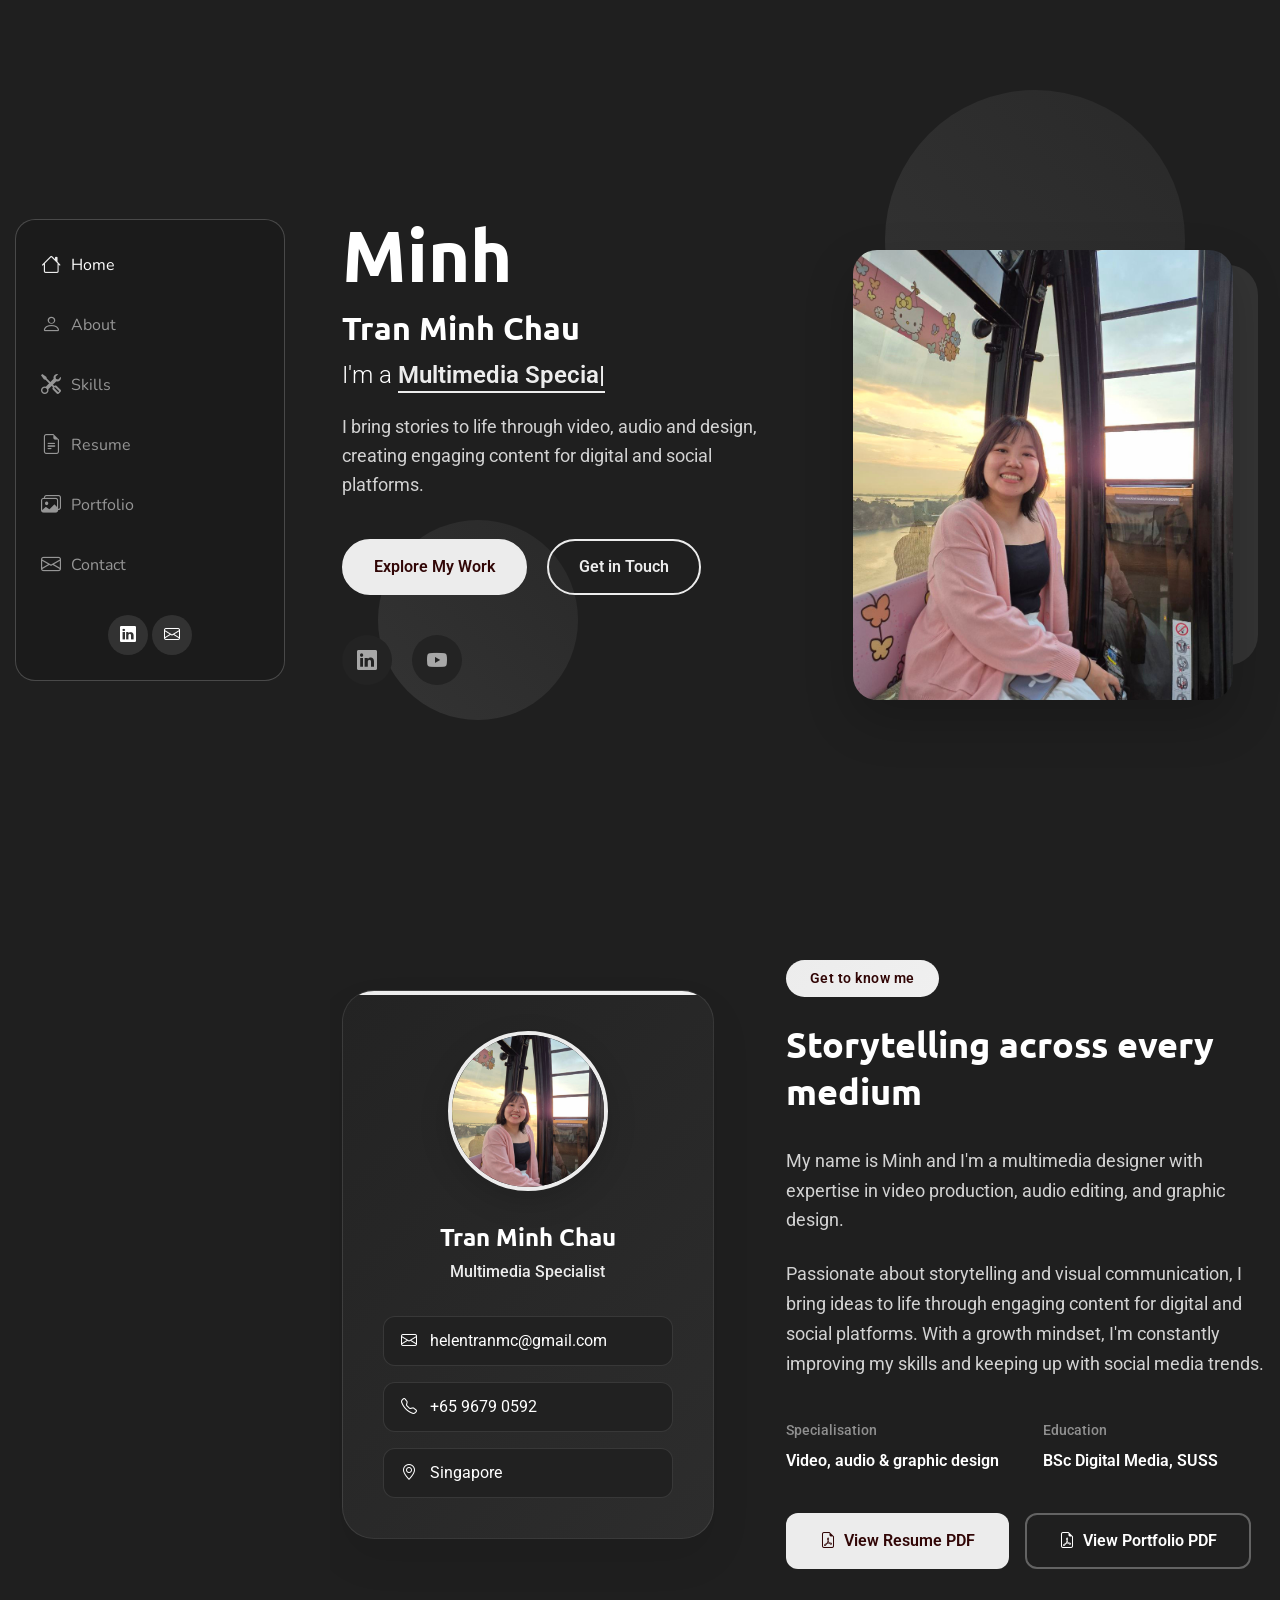
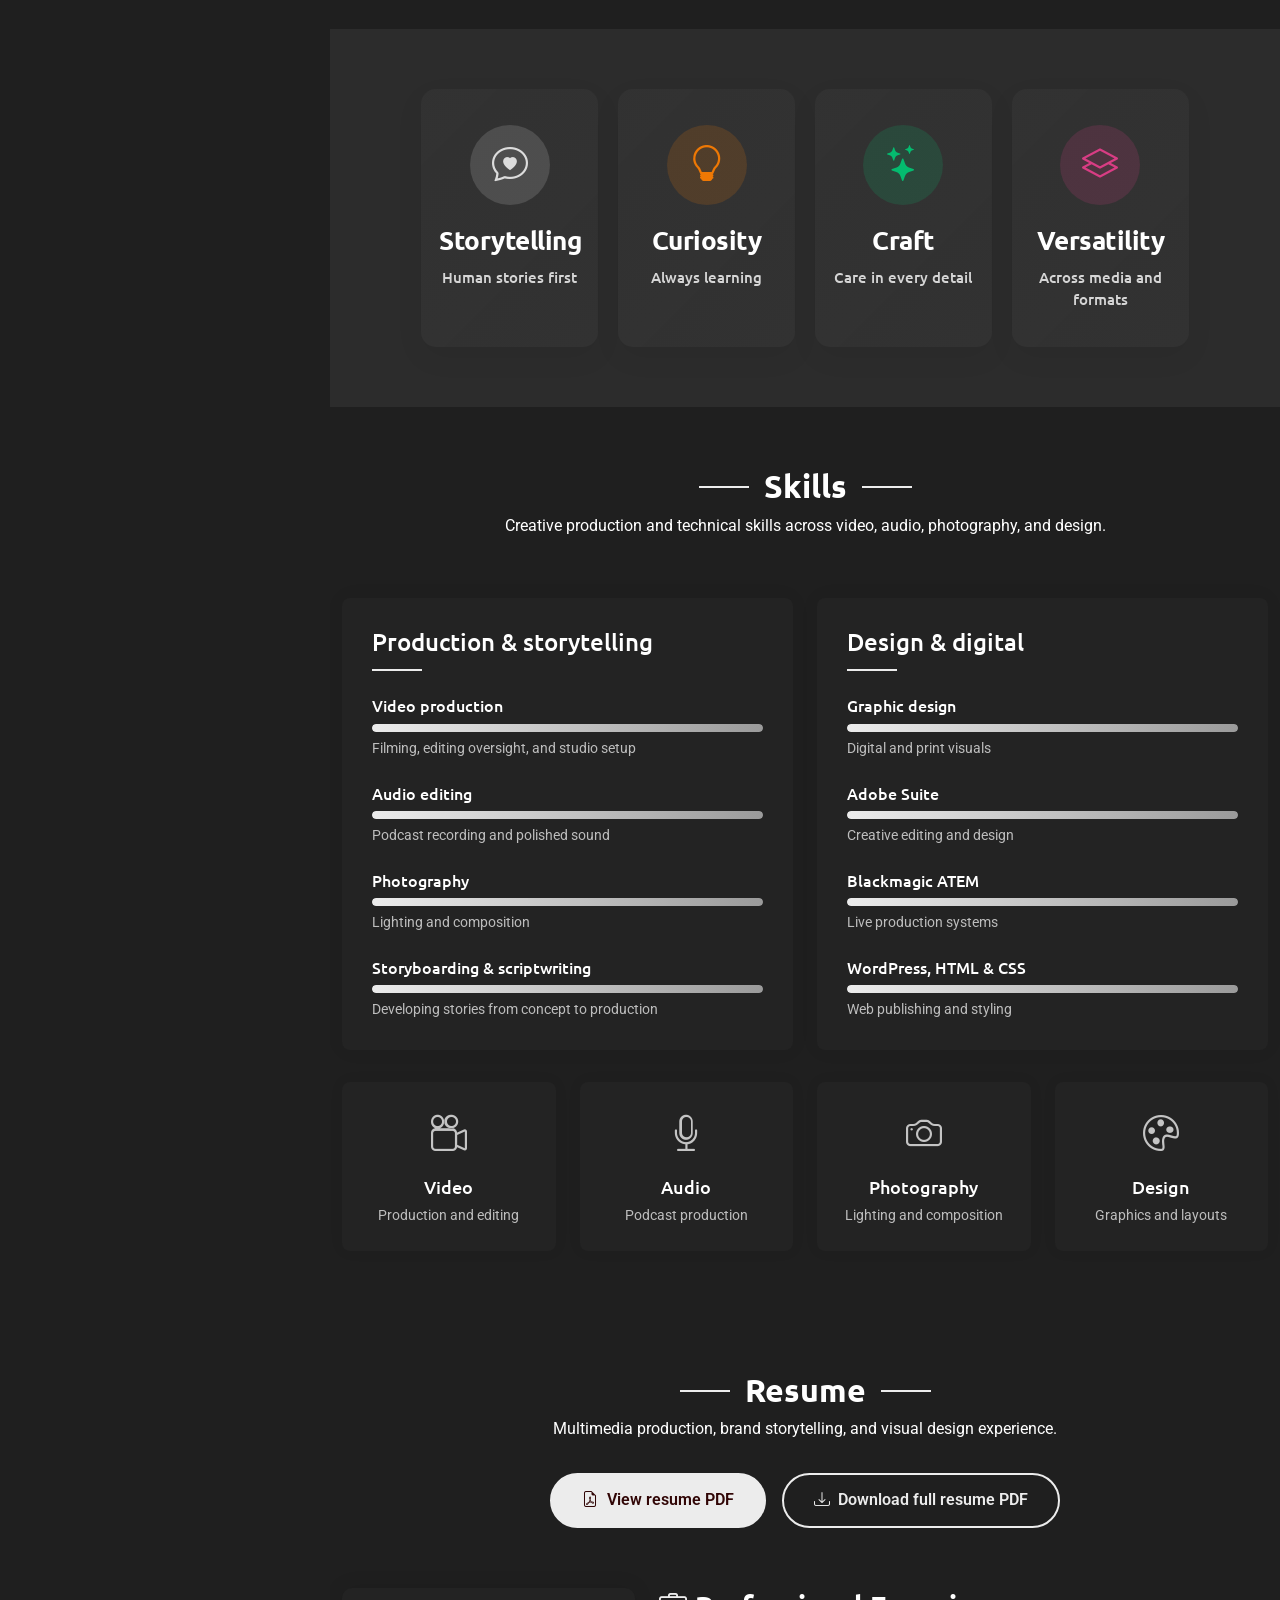
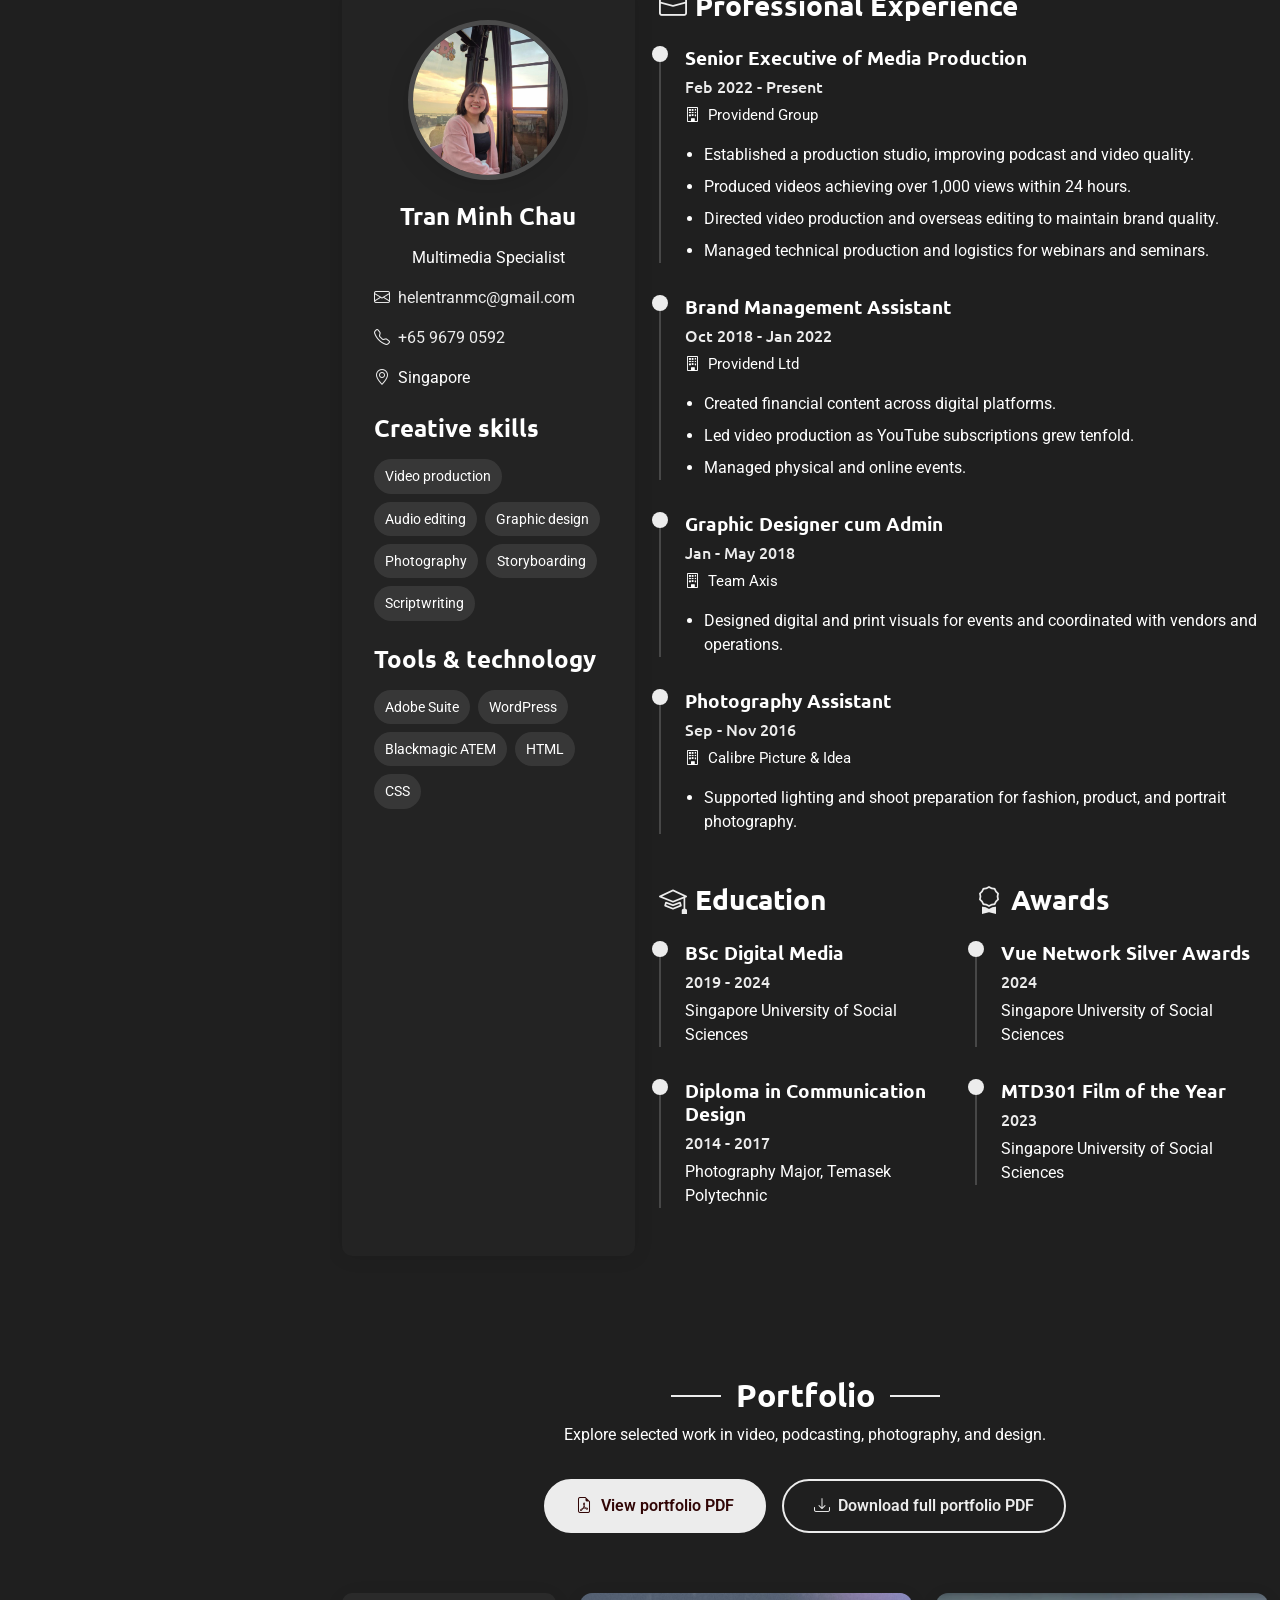
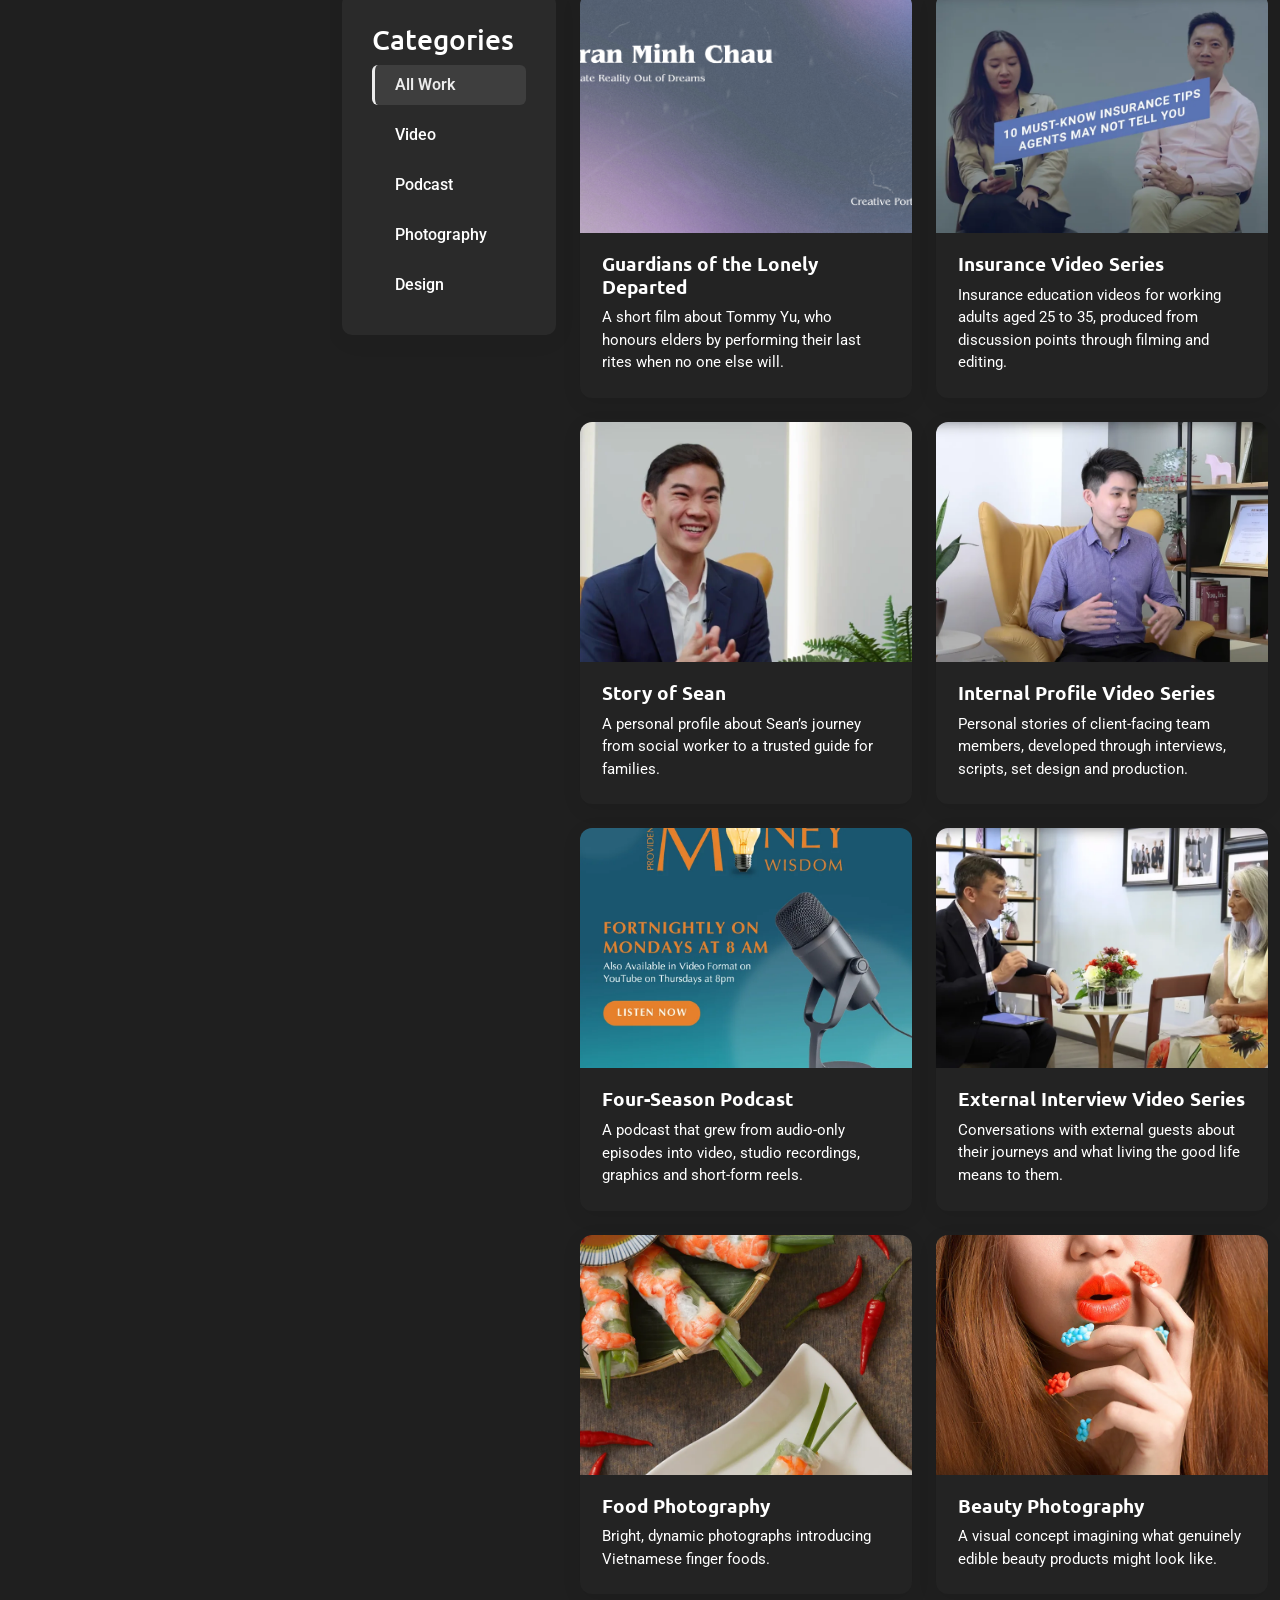
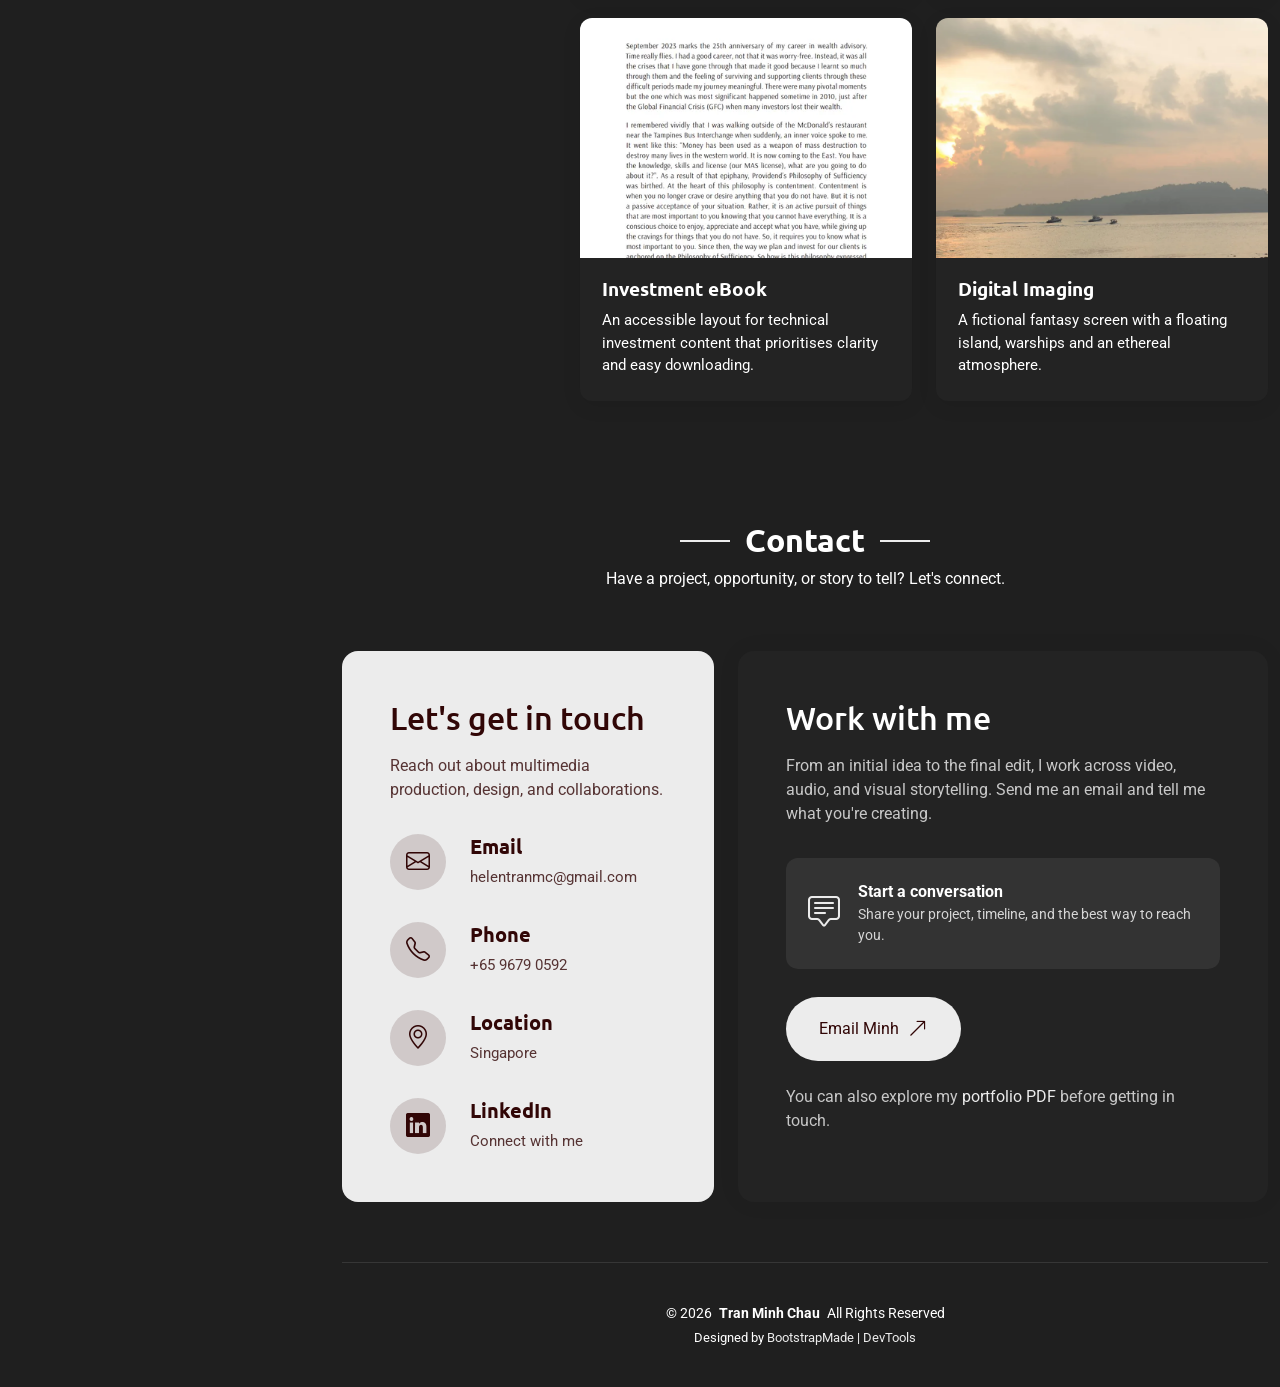
==== index.html @ aeceaa2b "p" ====
<!DOCTYPE html>

<html lang="en"><head><meta charset="utf-8"/><meta content="width=device-width, initial-scale=1" name="viewport"/><meta content="Tran Minh Chau — multimedia specialist in video, audio, graphic design and photography." name="description"/><title>Tran Minh Chau | Multimedia Specialist</title><link href="assets/img/favicon-mc.svg" rel="icon" type="image/svg+xml"/><link href="https://fonts.googleapis.com" rel="preconnect"/><link crossorigin="" href="https://fonts.gstatic.com" rel="preconnect"/><link href="https://fonts.googleapis.com/css2?family=Roboto:wght@300;400;500;700&amp;family=Ubuntu:wght@400;500;700&amp;family=Nunito:wght@400;600;700;800&amp;display=swap" rel="stylesheet"/><link href="assets/vendor/bootstrap/css/bootstrap.min.css" rel="stylesheet"/><link href="assets/vendor/bootstrap-icons/bootstrap-icons.css" rel="stylesheet"/><link href="assets/vendor/aos/aos.css" rel="stylesheet"/><link href="assets/vendor/glightbox/css/glightbox.min.css" rel="stylesheet"/><link href="assets/vendor/swiper/swiper-bundle.min.css" rel="stylesheet"/><link href="assets/css/main.css" rel="stylesheet"/><style>.hero-visual .profile-container{display:grid;place-items:center}.hero-monogram{position:relative;z-index:2;width:65%;aspect-ratio:1;border-radius:50%;display:grid;place-items:center;font:800 clamp(3rem,7vw,6rem)/1 Nunito,sans-serif;color:#fff;background:linear-gradient(140deg,#db6744,#142d45);box-shadow:0 25px 80px #0003}.portfolio .portfolio-content{height:100%}.portfolio .portfolio-info{padding:18px}.portfolio .portfolio-info p{margin-bottom:0}.portfolio-card{height:100%;background:var(--surface-color);border-radius:12px;overflow:hidden;box-shadow:0 8px 30px #0001}.portfolio-card img{width:100%;height:230px;object-fit:cover}.portfolio-card .portfolio-copy{padding:22px}.portfolio-card .portfolio-copy h3{font-size:1.3rem}.portfolio-card .portfolio-copy p{margin:0}.resume .resume-item ul{padding-left:20px}.contact .contact-card{padding:28px;border-radius:14px;background:var(--surface-color);height:100%;box-shadow:0 8px 30px #0001}.contact .contact-card i{font-size:2rem;color:var(--accent-color)}.contact .contact-card a{overflow-wrap:anywhere}.section .section-title p{max-width:760px;margin:auto}.hero .description{max-width:620px}</style><style>.resume .resume-side{position:sticky;top:28px}.resume .resume-initials{width:96px;height:96px;display:grid;place-items:center;border-radius:50%;margin-bottom:22px;background:color-mix(in srgb,var(--accent-color),transparent 84%);border:3px solid color-mix(in srgb,var(--accent-color),transparent 45%);font:800 2rem Nunito,sans-serif;color:var(--accent-color)}.resume .resume-side a{overflow-wrap:anywhere}.resume .resume-tags{display:flex;flex-wrap:wrap;gap:8px}.resume .resume-tags span{padding:7px 11px;border-radius:20px;background:color-mix(in srgb,var(--accent-color),transparent 90%);color:var(--heading-color);font-size:.85rem}.resume .resume-link{display:inline-flex;gap:8px;align-items:center;margin-top:28px;font-weight:700}.resume .resume-section .resume-item:last-child{margin-bottom:0}.resume .resume-section .resume-item ul{margin-bottom:0}@media(max-width:991px){.resume .resume-side{position:static}}</style><style>.contact .info-box .content a{overflow-wrap:anywhere}.contact .contact-form .contact-invite{display:flex;gap:18px;align-items:center;padding:22px;margin:28px 0;background:color-mix(in srgb,var(--accent-color),transparent 92%);border-radius:12px}.contact .contact-invite>i{font-size:2rem;color:var(--accent-color)}.contact .contact-invite strong,.contact .contact-invite span{display:block}.contact .contact-invite span{font-size:.9rem;opacity:.8}.contact .contact-form .btn{display:inline-flex;align-items:center;gap:9px}.contact .contact-form a:not(.btn){color:var(--accent-color)}</style><style>.portfolio .portfolio-project{height:100%;background:var(--surface-color);border-radius:12px;overflow:hidden;box-shadow:0 5px 20px rgba(0,0,0,.08)}.portfolio .portfolio-project .portfolio-wrap{height:240px;border-radius:0;box-shadow:none}.portfolio .portfolio-project .portfolio-wrap img{height:240px}.portfolio .portfolio-project-copy{padding:20px 22px 24px}.portfolio .portfolio-project-copy h3{font-size:1.18rem;font-weight:700;margin:0 0 8px}.portfolio .portfolio-project-copy p{margin:0;font-size:.94rem}.portfolio .portfolio-filters li:focus-visible{outline:2px solid var(--accent-color);outline-offset:2px}.portfolio .portfolio-wrap:focus-within .portfolio-info{opacity:1;transform:translateY(0)}</style><style>.hero .hero-visual .profile-container .profile-image{position:relative;z-index:2;width:min(100%,380px);height:450px;object-fit:cover;object-position:center 35%;border-radius:24px;box-shadow:0 20px 50px rgba(0,0,0,.2)}.about .profile-card .profile-header .profile-image img{object-fit:cover;object-position:center 35%}</style><style>.resume .resume-side .resume-portrait{display:block;width:160px;height:160px;object-fit:cover;object-position:center 32%;border-radius:50%;border:5px solid color-mix(in srgb,var(--accent-color),transparent 80%);margin:0 auto 22px;box-shadow:0 8px 24px rgba(0,0,0,.1)}.resume .resume-side>h3:first-of-type,.resume .resume-side>p:first-of-type{text-align:center}</style><style>.skills .skill-box p{font-size:.9rem;margin:0}.skills .skill-box h4{margin-bottom:7px}.skills .skills-category .row{align-items:stretch}.skills .skills-category .col-sm-6{display:flex}.skills .skills-category .skill-box{width:100%}</style><style>.skills .skill-box p{font-size:.9rem;margin:0}.skills .skill-box h4{margin-bottom:7px}.skills .skills-category .col-sm-6{display:flex}.skills .skills-category .skill-box{width:100%}</style><style>.skills .skill-item .progress{height:8px}.skills .skill-item .progress .progress-bar{width:100%;background:linear-gradient(90deg,var(--accent-color),color-mix(in srgb,var(--accent-color),transparent 45%));transform:scaleX(0);transform-origin:left;transition:transform 1s ease}.skills .skills-category.aos-animate .skill-item .progress-bar,.skills [data-aos].aos-animate .skill-item .progress-bar{transform:scaleX(1)}.skills .skill-item .skill-tooltip{opacity:1;transform:none;margin-top:6px}.skills .skill-box{min-height:165px}.skills .skill-box .skill-tooltip{opacity:1;transform:none}</style><style>.header .header-toggle{border:0}.navmenu a:focus-visible,.header .header-toggle:focus-visible{outline:2px solid var(--accent-color);outline-offset:2px}.header .header-container{width:100%}.header .social-links{align-self:center}</style><style>.stats .stats-item span{font-size:clamp(1.25rem,2vw,1.6rem);line-height:1.2;letter-spacing:-.02em}.stats .stats-item p{font-size:.95rem}.stats .stats-item{padding:36px 18px}</style><style>.section-title .document-actions{display:flex;justify-content:center;flex-wrap:wrap;gap:1rem;margin-top:2rem}.section-title .document-actions .btn{display:inline-flex;align-items:center;justify-content:center;gap:.55rem;padding:14px 30px;font-size:16px;font-weight:600;line-height:1.4;border-radius:50px;text-decoration:none;transition:all .3s ease;border:2px solid var(--accent-color)}.section-title .document-actions .btn.btn-primary{background-color:var(--accent-color);color:var(--contrast-color)}.section-title .document-actions .btn.btn-primary:hover{background-color:color-mix(in srgb,var(--accent-color),black 10%);transform:translateY(-2px);box-shadow:0 8px 25px color-mix(in srgb,var(--accent-color),transparent 70%)}.section-title .document-actions .btn.btn-outline{background-color:transparent;color:var(--accent-color)}.section-title .document-actions .btn.btn-outline:hover{background-color:var(--accent-color);color:var(--contrast-color);transform:translateY(-2px)}@media(max-width:575px){.section-title .document-actions .btn{width:100%;padding:12px 18px}}</style><style>.portfolio .portfolio-wrap .project-cover-link{position:absolute;inset:0;z-index:2}.portfolio .portfolio-wrap .portfolio-info{pointer-events:none}.portfolio .portfolio-wrap .portfolio-info a{pointer-events:auto}.portfolio .portfolio-project-copy h3 a{color:inherit}.portfolio .portfolio-project-copy h3 a:hover{color:var(--accent-color)}</style><style>.portfolio .portfolio-wrap .portfolio-info{background:linear-gradient(to top,rgba(0,0,0,.72) 0%,rgba(0,0,0,.45) 52%,rgba(0,0,0,.18) 100%);color:#fff}.portfolio .portfolio-wrap .portfolio-info h4,.portfolio .portfolio-wrap .portfolio-info .category{color:#fff}.portfolio .portfolio-wrap .portfolio-info .portfolio-links a{background:rgba(255,255,255,.92);color:#171717}.portfolio .portfolio-wrap .portfolio-info .portfolio-links a:hover{background:#fff;color:#171717}</style></head><body class="index-page"><header class="header dark-background d-flex flex-column justify-content-center" id="header"><button aria-controls="navmenu" aria-expanded="false" aria-label="Open navigation menu" class="header-toggle d-xl-none bi bi-list" type="button"></button><div class="header-container d-flex flex-column align-items-start"><nav class="navmenu" id="navmenu"><ul><li><a class="active" href="#hero"><i class="bi bi-house navicon"></i>Home</a></li><li><a href="#about"><i class="bi bi-person navicon"></i>About</a></li><li><a href="#skills"><i class="bi bi-tools navicon"></i>Skills</a></li><li><a href="#resume"><i class="bi bi-file-earmark-text navicon"></i>Resume</a></li><li><a href="#portfolio"><i class="bi bi-images navicon"></i>Portfolio</a></li><li><a href="#contact"><i class="bi bi-envelope navicon"></i>Contact</a></li></ul></nav><div class="social-links text-center"><a aria-label="LinkedIn" href="https://www.linkedin.com/in/minh-chau-tran-593051b8" rel="noopener noreferrer" target="_blank"><i class="bi bi-linkedin"></i></a><a aria-label="Email" href="mailto:helentranmc@gmail.com"><i class="bi bi-envelope"></i></a></div></div></header><main class="main"><section class="hero section" id="hero"><div class="background-elements"><div class="bg-circle circle-1"></div><div class="bg-circle circle-2"></div></div><div class="hero-content"><div class="container"><div class="row align-items-center"><div class="col-lg-6" data-aos="fade-right"><div class="hero-text"><h1>Minh</h1><h2>Tran Minh Chau</h2><p class="lead">I'm a <span class="typed" data-typed-items="Multimedia Specialist,Video Producer,Audio Editor,Graphic Designer,Photographer"></span></p><p class="description">I bring stories to life through video, audio and design, creating engaging content for digital and social platforms.</p><div class="hero-actions"><a class="btn btn-primary" href="#portfolio">Explore My Work</a><a class="btn btn-outline" href="#contact">Get in Touch</a></div><div class="social-links"><a aria-label="LinkedIn" href="https://www.linkedin.com/in/minh-chau-tran-593051b8" rel="noopener noreferrer" target="_blank"><i class="bi bi-linkedin"></i></a><a aria-label="YouTube short film" href="https://youtu.be/9HKj52ng6Co" rel="noopener noreferrer" target="_blank"><i class="bi bi-youtube"></i></a></div></div></div><div class="col-lg-6" data-aos="fade-left" data-aos-delay="200"><div class="hero-visual"><div class="profile-container"><div class="profile-background"></div><img alt="Tran Minh Chau smiling at sunset" class="profile-image" src="assets/img/profile/minh-portrait.png"/></div></div></div></div></div></div></section><section class="about section" id="about"><div class="container" data-aos="fade-up"><div class="row align-items-center gy-5"><div class="col-lg-5"><div class="profile-card"><div class="profile-header"><div class="profile-image"><img alt="Portrait of Tran Minh Chau" class="img-fluid" src="assets/img/profile/minh-portrait.png"/></div></div><div class="profile-content"><h3>Tran Minh Chau</h3><p class="profession">Multimedia Specialist</p><div class="contact-links"><a class="contact-item" href="mailto:helentranmc@gmail.com"><i class="bi bi-envelope"></i>helentranmc@gmail.com</a><a class="contact-item" href="tel:+6596790592"><i class="bi bi-telephone"></i>+65 9679 0592</a><span class="contact-item"><i class="bi bi-geo-alt"></i>Singapore</span></div></div></div></div><div class="col-lg-7"><div class="about-content"><div class="section-header"><span class="badge-text">Get to know me</span><h2>Storytelling across every medium</h2></div><div class="description"><p>My name is Minh and I'm a multimedia designer with expertise in video production, audio editing, and graphic design.</p><p>Passionate about storytelling and visual communication, I bring ideas to life through engaging content for digital and social platforms. With a growth mindset, I'm constantly improving my skills and keeping up with social media trends.</p></div><div class="details-grid"><div class="detail-row"><div class="detail-item"><span class="detail-label">Specialisation</span><span class="detail-value">Video, audio &amp; graphic design</span></div><div class="detail-item"><span class="detail-label">Education</span><span class="detail-value">BSc Digital Media, SUSS</span></div></div></div><div class="cta-section"><a class="btn btn-primary" href="assets/docs/Tran-Minh-Chau-Resume.pdf" rel="noopener noreferrer" target="_blank"><i class="bi bi-file-earmark-pdf"></i> View Resume PDF</a><a class="btn btn-outline" href="assets/docs/Tran-Minh-Chau-Portfolio.pdf" rel="noopener noreferrer" target="_blank"><i class="bi bi-file-earmark-pdf"></i> View Portfolio PDF</a></div></div></div></div></div></section><section class="stats section light-background" id="values"><div class="container" data-aos="fade-up"><div class="row justify-content-center"><div class="col-lg-10"><div class="stats-wrapper"><div class="stats-item" data-aos="zoom-in" data-aos-delay="100"><div class="icon-wrapper"><i class="bi bi-chat-heart"></i></div><span>Storytelling</span><p>Human stories first</p></div><div class="stats-item" data-aos="zoom-in" data-aos-delay="200"><div class="icon-wrapper"><i class="bi bi-lightbulb"></i></div><span>Curiosity</span><p>Always learning</p></div><div class="stats-item" data-aos="zoom-in" data-aos-delay="300"><div class="icon-wrapper"><i class="bi bi-stars"></i></div><span>Craft</span><p>Care in every detail</p></div><div class="stats-item" data-aos="zoom-in" data-aos-delay="400"><div class="icon-wrapper"><i class="bi bi-layers"></i></div><span>Versatility</span><p>Across media and formats</p></div></div></div></div></div></section><section class="skills section" id="skills"><div class="container section-title" data-aos="fade-up"><h2>Skills</h2><p>Creative production and technical skills across video, audio, photography, and design.</p></div><div class="container"><div class="row gy-4"><div class="col-lg-6" data-aos="fade-up" data-aos-delay="100"><div class="skills-category"><h3>Production &amp; storytelling</h3><div class="skill-item"><h4>Video production</h4><div aria-hidden="true" class="progress"><div class="progress-bar"></div></div><div class="skill-tooltip">Filming, editing oversight, and studio setup</div></div><div class="skill-item"><h4>Audio editing</h4><div aria-hidden="true" class="progress"><div class="progress-bar"></div></div><div class="skill-tooltip">Podcast recording and polished sound</div></div><div class="skill-item"><h4>Photography</h4><div aria-hidden="true" class="progress"><div class="progress-bar"></div></div><div class="skill-tooltip">Lighting and composition</div></div><div class="skill-item"><h4>Storyboarding &amp; scriptwriting</h4><div aria-hidden="true" class="progress"><div class="progress-bar"></div></div><div class="skill-tooltip">Developing stories from concept to production</div></div></div></div><div class="col-lg-6" data-aos="fade-up" data-aos-delay="200"><div class="skills-category"><h3>Design &amp; digital</h3><div class="skill-item"><h4>Graphic design</h4><div aria-hidden="true" class="progress"><div class="progress-bar"></div></div><div class="skill-tooltip">Digital and print visuals</div></div><div class="skill-item"><h4>Adobe Suite</h4><div aria-hidden="true" class="progress"><div class="progress-bar"></div></div><div class="skill-tooltip">Creative editing and design</div></div><div class="skill-item"><h4>Blackmagic ATEM</h4><div aria-hidden="true" class="progress"><div class="progress-bar"></div></div><div class="skill-tooltip">Live production systems</div></div><div class="skill-item"><h4>WordPress, HTML &amp; CSS</h4><div aria-hidden="true" class="progress"><div class="progress-bar"></div></div><div class="skill-tooltip">Web publishing and styling</div></div></div></div></div><div class="row gy-4 mt-2"><div class="col-md-3 col-sm-6" data-aos="zoom-in"><div class="skill-box"><i class="bi bi-camera-reels"></i><h4>Video</h4><div class="skill-tooltip">Production and editing</div></div></div><div class="col-md-3 col-sm-6" data-aos="zoom-in" data-aos-delay="100"><div class="skill-box"><i class="bi bi-mic"></i><h4>Audio</h4><div class="skill-tooltip">Podcast production</div></div></div><div class="col-md-3 col-sm-6" data-aos="zoom-in" data-aos-delay="200"><div class="skill-box"><i class="bi bi-camera"></i><h4>Photography</h4><div class="skill-tooltip">Lighting and composition</div></div></div><div class="col-md-3 col-sm-6" data-aos="zoom-in" data-aos-delay="300"><div class="skill-box"><i class="bi bi-palette"></i><h4>Design</h4><div class="skill-tooltip">Graphics and layouts</div></div></div></div></div></section><section class="resume section" id="resume"><div class="container section-title" data-aos="fade-up"><h2>Resume</h2><p>Multimedia production, brand storytelling, and visual design experience.</p><div class="document-actions"><a class="btn btn-primary" href="assets/docs/Tran-Minh-Chau-Resume.pdf" rel="noopener noreferrer" target="_blank"><i class="bi bi-file-earmark-pdf"></i> View resume PDF</a><a class="btn btn-outline" download="Tran-Minh-Chau-Resume.pdf" href="assets/docs/Tran-Minh-Chau-Resume.pdf" type="application/pdf"><i class="bi bi-download"></i> Download full resume PDF</a></div></div><div class="container"><div class="row gy-4"><div class="col-lg-4" data-aos="fade-up" data-aos-delay="100"><aside class="resume-side"><img alt="Portrait of Tran Minh Chau" class="resume-portrait" src="assets/img/profile/minh-portrait.png"/><h3>Tran Minh Chau</h3><p>Multimedia Specialist</p><ul class="contact-info list-unstyled"><li><i class="bi bi-envelope"></i><a href="mailto:helentranmc@gmail.com">helentranmc@gmail.com</a></li><li><i class="bi bi-telephone"></i><a href="tel:+6596790592">+65 9679 0592</a></li><li><i class="bi bi-geo-alt"></i>Singapore</li></ul><h3 class="mt-4">Creative skills</h3><div class="resume-tags"><span>Video production</span><span>Audio editing</span><span>Graphic design</span><span>Photography</span><span>Storyboarding</span><span>Scriptwriting</span></div><h3 class="mt-4">Tools &amp; technology</h3><div class="resume-tags"><span>Adobe Suite</span><span>WordPress</span><span>Blackmagic ATEM</span><span>HTML</span><span>CSS</span></div></aside></div><div class="col-lg-8" data-aos="fade-up" data-aos-delay="200"><div class="resume-section"><h3><i class="bi bi-briefcase me-2"></i>Professional Experience</h3><div class="resume-item"><h4>Senior Executive of Media Production</h4><h5>Feb 2022 - Present</h5><div class="company"><i class="bi bi-building"></i>Providend Group</div><ul><li>Established a production studio, improving podcast and video quality.</li><li>Produced videos achieving over 1,000 views within 24 hours.</li><li>Directed video production and overseas editing to maintain brand quality.</li><li>Managed technical production and logistics for webinars and seminars.</li></ul></div><div class="resume-item"><h4>Brand Management Assistant</h4><h5>Oct 2018 - Jan 2022</h5><div class="company"><i class="bi bi-building"></i>Providend Ltd</div><ul><li>Created financial content across digital platforms.</li><li>Led video production as YouTube subscriptions grew tenfold.</li><li>Managed physical and online events.</li></ul></div><div class="resume-item"><h4>Graphic Designer cum Admin</h4><h5>Jan - May 2018</h5><div class="company"><i class="bi bi-building"></i>Team Axis</div><ul><li>Designed digital and print visuals for events and coordinated with vendors and operations.</li></ul></div><div class="resume-item"><h4>Photography Assistant</h4><h5>Sep - Nov 2016</h5><div class="company"><i class="bi bi-building"></i>Calibre Picture &amp; Idea</div><ul><li>Supported lighting and shoot preparation for fashion, product, and portrait photography.</li></ul></div></div><div class="row gy-3"><div class="col-md-6"><div class="resume-section"><h3><i class="bi bi-mortarboard me-2"></i>Education</h3><div class="resume-item"><h4>BSc Digital Media</h4><h5>2019 - 2024</h5><p>Singapore University of Social Sciences</p></div><div class="resume-item"><h4>Diploma in Communication Design</h4><h5>2014 - 2017</h5><p>Photography Major, Temasek Polytechnic</p></div></div></div><div class="col-md-6"><div class="resume-section"><h3><i class="bi bi-award me-2"></i>Awards</h3><div class="resume-item"><h4>Vue Network Silver Awards</h4><h5>2024</h5><p>Singapore University of Social Sciences</p></div><div class="resume-item"><h4>MTD301 Film of the Year</h4><h5>2023</h5><p>Singapore University of Social Sciences</p></div></div></div></div></div></div></div></section><section class="portfolio section" id="portfolio"><div class="container section-title" data-aos="fade-up"><h2>Portfolio</h2><p>Explore selected work in video, podcasting, photography, and design.</p><div class="document-actions"><a class="btn btn-primary" href="assets/docs/Tran-Minh-Chau-Portfolio.pdf" rel="noopener noreferrer" target="_blank"><i class="bi bi-file-earmark-pdf"></i> View portfolio PDF</a><a class="btn btn-outline" download="Tran-Minh-Chau-Portfolio.pdf" href="assets/docs/Tran-Minh-Chau-Portfolio.pdf" type="application/pdf"><i class="bi bi-download"></i> Download full portfolio PDF</a></div></div><div class="container isotope-layout" data-default-filter="*" data-layout="masonry"><div class="row gy-4"><div class="col-lg-3 filter-sidebar" data-aos="fade-right"><div class="filters-wrapper"><h3>Categories</h3><ul class="portfolio-filters isotope-filters"><li class="filter-active" data-filter="*" role="button" tabindex="0">All Work</li><li data-filter=".filter-video" role="button" tabindex="0">Video</li><li data-filter=".filter-podcast" role="button" tabindex="0">Podcast</li><li data-filter=".filter-photography" role="button" tabindex="0">Photography</li><li data-filter=".filter-design" role="button" tabindex="0">Design</li></ul></div></div><div class="col-lg-9"><div class="row gy-4 isotope-container"><div class="col-md-6 isotope-item filter-video"><article class="portfolio-project"><div class="portfolio-wrap"><img alt="Guardians of the Lonely Departed project image" loading="eager" src="assets/img/projects/cover.png"/><a aria-label="Read about Guardians of the Lonely Departed" class="project-cover-link" href="project-guardians-of-the-lonely-departed.html"></a><div class="portfolio-info"><div class="content"><span class="category">Short film</span><h4>Guardians of the Lonely Departed</h4><div class="portfolio-links"><a aria-label="Read about Guardians of the Lonely Departed" href="project-guardians-of-the-lonely-departed.html"><i class="bi bi-arrow-up-right"></i></a></div></div></div></div><div class="portfolio-project-copy"><h3><a href="project-guardians-of-the-lonely-departed.html">Guardians of the Lonely Departed</a></h3><p>A short film about Tommy Yu, who honours elders by performing their last rites when no one else will.</p></div></article></div><div class="col-md-6 isotope-item filter-video"><article class="portfolio-project"><div class="portfolio-wrap"><img alt="Insurance Video Series project image" loading="eager" src="assets/img/projects/details/insurance-1.webp"/><a aria-label="Read about Insurance Video Series" class="project-cover-link" href="project-insurance-video-series.html"></a><div class="portfolio-info"><div class="content"><span class="category">Video production</span><h4>Insurance Video Series</h4><div class="portfolio-links"><a aria-label="Read about Insurance Video Series" href="project-insurance-video-series.html"><i class="bi bi-arrow-up-right"></i></a></div></div></div></div><div class="portfolio-project-copy"><h3><a href="project-insurance-video-series.html">Insurance Video Series</a></h3><p>Insurance education videos for working adults aged 25 to 35, produced from discussion points through filming and editing.</p></div></article></div><div class="col-md-6 isotope-item filter-video"><article class="portfolio-project"><div class="portfolio-wrap"><img alt="Internal Profile Video Series project image" loading="eager" src="assets/img/projects/details/profile-1.webp"/><a aria-label="Read about Internal Profile Video Series" class="project-cover-link" href="project-internal-profile-video-series.html"></a><div class="portfolio-info"><div class="content"><span class="category">Video production</span><h4>Internal Profile Video Series</h4><div class="portfolio-links"><a aria-label="Read about Internal Profile Video Series" href="project-internal-profile-video-series.html"><i class="bi bi-arrow-up-right"></i></a></div></div></div></div><div class="portfolio-project-copy"><h3><a href="project-internal-profile-video-series.html">Internal Profile Video Series</a></h3><p>Personal stories of client-facing team members, developed through interviews, scripts, set design and production.</p></div></article></div><div class="col-md-6 isotope-item filter-video"><article class="portfolio-project"><div class="portfolio-wrap"><img alt="Sean speaking in the interview video" loading="eager" src="assets/img/projects/details/sean-1.webp"/><a aria-label="Read about Story of Sean" class="project-cover-link" href="project-story-of-sean.html"></a><div class="portfolio-info"><div class="content"><span class="category">Profile film</span><h4>Story of Sean</h4><div class="portfolio-links"><a aria-label="Read about Story of Sean" href="project-story-of-sean.html"><i class="bi bi-arrow-up-right"></i></a></div></div></div></div><div class="portfolio-project-copy"><h3><a href="project-story-of-sean.html">Story of Sean</a></h3><p>A personal profile about Sean’s journey from social worker to a trusted guide for families.</p></div></article></div><div class="col-md-6 isotope-item filter-video"><article class="portfolio-project"><div class="portfolio-wrap"><img alt="External Interview Video Series project image" loading="eager" src="assets/img/projects/details/interview-1.webp"/><a aria-label="Read about External Interview Video Series" class="project-cover-link" href="project-external-interview-video-series.html"></a><div class="portfolio-info"><div class="content"><span class="category">Video production</span><h4>External Interview Video Series</h4><div class="portfolio-links"><a aria-label="Read about External Interview Video Series" href="project-external-interview-video-series.html"><i class="bi bi-arrow-up-right"></i></a></div></div></div></div><div class="portfolio-project-copy"><h3><a href="project-external-interview-video-series.html">External Interview Video Series</a></h3><p>Conversations with external guests about their journeys and what living the good life means to them.</p></div></article></div><div class="col-md-6 isotope-item filter-podcast"><article class="portfolio-project"><div class="portfolio-wrap"><img alt="Four-Season Podcast project image" loading="eager" src="assets/img/projects/details/podcast-art.webp"/><a aria-label="Read about Four-Season Podcast" class="project-cover-link" href="project-four-season-podcast.html"></a><div class="portfolio-info"><div class="content"><span class="category">Podcast / audio and video</span><h4>Four-Season Podcast</h4><div class="portfolio-links"><a aria-label="Read about Four-Season Podcast" href="project-four-season-podcast.html"><i class="bi bi-arrow-up-right"></i></a></div></div></div></div><div class="portfolio-project-copy"><h3><a href="project-four-season-podcast.html">Four-Season Podcast</a></h3><p>A podcast that grew from audio-only episodes into video, studio recordings, graphics and short-form reels.</p></div></article></div><div class="col-md-6 isotope-item filter-photography"><article class="portfolio-project"><div class="portfolio-wrap"><img alt="Beauty Photography project image" loading="eager" src="assets/img/projects/details/beauty-1.webp"/><a aria-label="Read about Beauty Photography" class="project-cover-link" href="project-beauty-photography.html"></a><div class="portfolio-info"><div class="content"><span class="category">Photography</span><h4>Beauty Photography</h4><div class="portfolio-links"><a aria-label="Read about Beauty Photography" href="project-beauty-photography.html"><i class="bi bi-arrow-up-right"></i></a></div></div></div></div><div class="portfolio-project-copy"><h3><a href="project-beauty-photography.html">Beauty Photography</a></h3><p>A visual concept imagining what genuinely edible beauty products might look like.</p></div></article></div><div class="col-md-6 isotope-item filter-photography"><article class="portfolio-project"><div class="portfolio-wrap"><img alt="Food Photography project image" loading="eager" src="assets/img/projects/details/food-1.webp"/><a aria-label="Read about Food Photography" class="project-cover-link" href="project-food-photography.html"></a><div class="portfolio-info"><div class="content"><span class="category">Photography</span><h4>Food Photography</h4><div class="portfolio-links"><a aria-label="Read about Food Photography" href="project-food-photography.html"><i class="bi bi-arrow-up-right"></i></a></div></div></div></div><div class="portfolio-project-copy"><h3><a href="project-food-photography.html">Food Photography</a></h3><p>Bright, dynamic photographs introducing Vietnamese finger foods.</p></div></article></div><div class="col-md-6 isotope-item filter-design filter-photography"><article class="portfolio-project"><div class="portfolio-wrap"><img alt="Digital Imaging project image" loading="eager" src="assets/img/projects/details/digital-before.webp"/><a aria-label="Read about Digital Imaging" class="project-cover-link" href="project-digital-imaging.html"></a><div class="portfolio-info"><div class="content"><span class="category">Digital imaging</span><h4>Digital Imaging</h4><div class="portfolio-links"><a aria-label="Read about Digital Imaging" href="project-digital-imaging.html"><i class="bi bi-arrow-up-right"></i></a></div></div></div></div><div class="portfolio-project-copy"><h3><a href="project-digital-imaging.html">Digital Imaging</a></h3><p>A fictional fantasy screen with a floating island, warships and an ethereal atmosphere.</p></div></article></div><div class="col-md-6 isotope-item filter-design"><article class="portfolio-project"><div class="portfolio-wrap"><img alt="Investment eBook project image" loading="eager" src="assets/img/projects/details/ebook-page-1.webp"/><a aria-label="Read about Investment eBook" class="project-cover-link" href="project-investment-ebook.html"></a><div class="portfolio-info"><div class="content"><span class="category">Book layout and design</span><h4>Investment eBook</h4><div class="portfolio-links"><a aria-label="Read about Investment eBook" href="project-investment-ebook.html"><i class="bi bi-arrow-up-right"></i></a></div></div></div></div><div class="portfolio-project-copy"><h3><a href="project-investment-ebook.html">Investment eBook</a></h3><p>An accessible layout for technical investment content that prioritises clarity and easy downloading.</p></div></article></div></div></div></div></div></section><section class="contact section" id="contact"><div class="container section-title" data-aos="fade-up"><h2>Contact</h2><p>Have a project, opportunity, or story to tell? Let's connect.</p></div><div class="container"><div class="row gy-4"><div class="col-lg-5" data-aos="fade-right"><div class="info-box"><h3>Let's get in touch</h3><p>Reach out about multimedia production, design, and collaborations.</p><div class="info-item"><div class="icon-box"><i class="bi bi-envelope"></i></div><div class="content"><h4>Email</h4><p><a href="mailto:helentranmc@gmail.com">helentranmc@gmail.com</a></p></div></div><div class="info-item"><div class="icon-box"><i class="bi bi-telephone"></i></div><div class="content"><h4>Phone</h4><p><a href="tel:+6596790592">+65 9679 0592</a></p></div></div><div class="info-item"><div class="icon-box"><i class="bi bi-geo-alt"></i></div><div class="content"><h4>Location</h4><p>Singapore</p></div></div><div class="info-item"><div class="icon-box"><i class="bi bi-linkedin"></i></div><div class="content"><h4>LinkedIn</h4><p><a href="https://www.linkedin.com/in/minh-chau-tran-593051b8" rel="noopener noreferrer" target="_blank">Connect with me</a></p></div></div></div></div><div class="col-lg-7" data-aos="fade-left" data-aos-delay="100"><div class="contact-form"><h3>Work with me</h3><p>From an initial idea to the final edit, I work across video, audio, and visual storytelling. Send me an email and tell me what you're creating.</p><div class="contact-invite"><i class="bi bi-chat-square-text"></i><div><strong>Start a conversation</strong><span>Share your project, timeline, and the best way to reach you.</span></div></div><a class="btn" href="mailto:helentranmc@gmail.com?subject=Project%20enquiry">Email Minh <i class="bi bi-arrow-up-right"></i></a><p class="mt-4 mb-0">You can also explore my <a href="assets/docs/Tran-Minh-Chau-Portfolio.pdf" rel="noopener noreferrer" target="_blank">portfolio PDF</a> before getting in touch.</p></div></div></div></div></section></main><footer class="footer position-relative" id="footer"><div class="container"><div class="copyright text-center"><p>© <span id="year"></span> <strong class="px-1 sitename">Tran Minh Chau</strong> <span>All Rights Reserved</span></p></div><div class="credits">Designed by <a href="https://bootstrapmade.com/" rel="noopener noreferrer" target="_blank">BootstrapMade</a> | <a href="https://bootstrapmade.com/tools/" rel="noopener noreferrer" target="_blank">DevTools</a></div></div></footer><a class="scroll-top d-flex align-items-center justify-content-center" href="#" id="scroll-top"><i class="bi bi-arrow-up-short"></i></a><div id="preloader"></div><script src="assets/vendor/bootstrap/js/bootstrap.bundle.min.js"></script><script src="assets/vendor/aos/aos.js"></script><script src="assets/vendor/typed.js/typed.umd.js"></script><script src="assets/vendor/purecounter/purecounter_vanilla.js"></script><script src="assets/vendor/waypoints/noframework.waypoints.js"></script><script src="assets/vendor/glightbox/js/glightbox.min.js"></script><script src="assets/vendor/imagesloaded/imagesloaded.pkgd.min.js"></script><script src="assets/vendor/isotope-layout/isotope.pkgd.min.js"></script><script src="assets/vendor/swiper/swiper-bundle.min.js"></script><script src="assets/js/main.js"></script><script>document.getElementById('year').textContent=new Date().getFullYear()</script><script>document.querySelectorAll('.portfolio-filters li').forEach(function(tab){tab.addEventListener('keydown',function(event){if(event.key==='Enter'||event.key===' '){event.preventDefault();tab.click()}})})</script></body></html>
---- assets/css/main.css ----
/**
* Template Name: SnapFolio
* Template URL: https://bootstrapmade.com/snapfolio-bootstrap-portfolio-template/
* Updated: Jul 21 2025 with Bootstrap v5.3.7
* Author: BootstrapMade.com
* License: https://bootstrapmade.com/license/
*/

/*--------------------------------------------------------------
# Font & Color Variables
# Help: https://bootstrapmade.com/color-system/
--------------------------------------------------------------*/
/* Fonts */
:root {
  --default-font: "Roboto",  system-ui, -apple-system, "Segoe UI", Roboto, "Helvetica Neue", Arial, "Noto Sans", "Liberation Sans", sans-serif, "Apple Color Emoji", "Segoe UI Emoji", "Segoe UI Symbol", "Noto Color Emoji";
  --heading-font: "Ubuntu",  sans-serif;
  --nav-font: "Nunito",  sans-serif;
}

/* Global Colors - The following color variables are used throughout the website. Updating them here will change the color scheme of the entire website */
:root { 
  --background-color: #1f1f1f; /* Background color for the entire website, including individual sections */
  --default-color: #ffffff; /* Default color used for the majority of the text content across the entire website */
  --heading-color: #ffffff; /* Color for headings, subheadings and title throughout the website */
  --accent-color: #ececec; /* Accent color that represents your brand on the website. It's used for buttons, links, and other elements that need to stand out */
  --surface-color: #232323; /* The surface color is used as a background of boxed elements within sections, such as cards, icon boxes, or other elements that require a visual separation from the global background. */
  --contrast-color: #310606; /* Contrast color for text, ensuring readability against backgrounds of accent, heading, or default colors. */
}

/* Nav Menu Colors - The following color variables are used specifically for the navigation menu. They are separate from the global colors to allow for more customization options */
:root {
  --nav-color: rgba(236, 236, 236, 0.59);  /* The default color of the main navmenu links */
  --nav-hover-color: #ffffff; /* Applied to main navmenu links when they are hovered over or active */
  --nav-mobile-background-color: #393939; /* Used as the background color for mobile navigation menu */
  --nav-dropdown-background-color: #393939; /* Used as the background color for dropdown items that appear when hovering over primary navigation items */
  --nav-dropdown-color: #ffffff; /* Used for navigation links of the dropdown items in the navigation menu. */
  --nav-dropdown-hover-color: #ececec; /* Similar to --nav-hover-color, this color is applied to dropdown navigation links when they are hovered over. */
}

/* Color Presets - These classes override global colors when applied to any section or element, providing reuse of the sam color scheme. */

.light-background {
  --background-color: #2c2c2c;
  --surface-color: #323232;
}

.dark-background {
  --background-color: #040b14;
  --default-color: #ffffff;
  --heading-color: #ffffff;
  --surface-color: #151f2b;
  --contrast-color: #ffffff;
}

/* Smooth scroll */
:root {
  scroll-behavior: smooth;
}

/*--------------------------------------------------------------
# General Styling & Shared Classes
--------------------------------------------------------------*/
body {
  color: var(--default-color);
  background-color: var(--background-color);
  font-family: var(--default-font);
}

a {
  color: var(--accent-color);
  text-decoration: none;
  transition: 0.3s;
}

a:hover {
  color: color-mix(in srgb, var(--accent-color), transparent 25%);
  text-decoration: none;
}

h1,
h2,
h3,
h4,
h5,
h6 {
  color: var(--heading-color);
  font-family: var(--heading-font);
}

/* PHP Email Form Messages
------------------------------*/
.php-email-form .error-message {
  display: none;
  background: #df1529;
  color: #ffffff;
  text-align: left;
  padding: 15px;
  margin-bottom: 24px;
  font-weight: 600;
}

.php-email-form .sent-message {
  display: none;
  color: #ffffff;
  background: #059652;
  text-align: center;
  padding: 15px;
  margin-bottom: 24px;
  font-weight: 600;
}

.php-email-form .loading {
  display: none;
  background: var(--surface-color);
  text-align: center;
  padding: 15px;
  margin-bottom: 24px;
}

.php-email-form .loading:before {
  content: "";
  display: inline-block;
  border-radius: 50%;
  width: 24px;
  height: 24px;
  margin: 0 10px -6px 0;
  border: 3px solid var(--accent-color);
  border-top-color: var(--surface-color);
  animation: php-email-form-loading 1s linear infinite;
}

@keyframes php-email-form-loading {
  0% {
    transform: rotate(0deg);
  }

  100% {
    transform: rotate(360deg);
  }
}

/*--------------------------------------------------------------
# Global Header
--------------------------------------------------------------*/
.header {
  --background-color: #1b1b1b;
  --contrast-color: #444444;
  color: var(--default-color);
  position: fixed;
  top: 0;
  left: 0;
  bottom: 0;
  padding: 0 15px;
  width: 300px;
  transition: all ease-in-out 0.3s;
  overflow-y: auto;
  z-index: 997;
}

.header .header-container {
  border-radius: 20px;
  padding: 15px;
  background-color: var(--background-color);
  border: 1px solid color-mix(in srgb, var(--default-color), transparent 80%);
}

.header .social-links {
  margin: 0 0 10px 0;
}

.header .social-links a {
  font-size: 16px;
  display: inline-flex;
  align-items: center;
  justify-content: center;
  background: color-mix(in srgb, var(--default-color), transparent 90%);
  color: var(--default-color);
  margin: 0 2px;
  border-radius: 50%;
  text-align: center;
  width: 40px;
  height: 40px;
  transition: 0.3s;
}

.header .social-links a:hover {
  color: var(--contrast-color);
  background: var(--accent-color);
}

@media (min-width: 1200px) {

  .header~main,
  .header~#footer {
    margin-left: 330px;
  }
}

@media (max-width: 1199px) {
  .header {
    left: -100%;
  }
}

.header.header-show {
  left: 0;
}

.header .header-toggle {
  color: var(--contrast-color);
  background-color: var(--accent-color);
  font-size: 22px;
  display: flex;
  align-items: center;
  justify-content: center;
  width: 40px;
  height: 40px;
  border-radius: 50%;
  cursor: pointer;
  position: fixed;
  top: 15px;
  right: 15px;
  z-index: 9999;
  transition: background-color 0.3s;
}

.header .header-toggle:hover {
  color: var(--contrast-color);
  background-color: color-mix(in srgb, var(--accent-color) 90%, white 15%);
}

/*--------------------------------------------------------------
# Navigation Menu
--------------------------------------------------------------*/
.mobile-nav-toggle {
  display: none;
}

.navmenu {
  padding: 0;
  z-index: 9997;
  width: 100%;
}

.navmenu ul {
  list-style: none;
  padding: 0 0 20px 0;
  margin: 0;
}

.navmenu a,
.navmenu a:focus {
  color: var(--nav-color);
  padding: 15px 10px;
  font-family: var(--nav-font);
  font-size: 16px;
  font-weight: 400;
  display: flex;
  align-items: center;
  white-space: nowrap;
  transition: 0.3s;
  width: 100%;
}

.navmenu a .navicon,
.navmenu a:focus .navicon {
  font-size: 20px;
  margin-right: 10px;
}

.navmenu a .toggle-dropdown,
.navmenu a:focus .toggle-dropdown {
  font-size: 12px;
  line-height: 0;
  margin-left: auto;
  width: 30px;
  height: 30px;
  display: flex;
  align-items: center;
  justify-content: center;
  border-radius: 50%;
  transition: 0.3s;
  flex-shrink: 0;
  background-color: color-mix(in srgb, var(--accent-color), transparent 90%);
}

.navmenu a .toggle-dropdown:hover,
.navmenu a:focus .toggle-dropdown:hover {
  background-color: var(--accent-color);
  color: var(--contrast-color);
}

.navmenu a:hover,
.navmenu .active,
.navmenu .active:focus {
  color: var(--nav-hover-color);
}

.navmenu a:hover .navicon,
.navmenu .active .navicon,
.navmenu .active:focus .navicon {
  color: var(--accent-color);
}

.navmenu .active .toggle-dropdown,
.navmenu .active:focus .toggle-dropdown {
  background-color: var(--accent-color);
  color: var(--contrast-color);
  transform: rotate(180deg);
}

.navmenu .dropdown {
  display: block;
}

.navmenu .dropdown a,
.navmenu .dropdown a:focus {
  color: --nav-dropdown-color;
}

.navmenu .dropdown a:hover,
.navmenu .dropdown .active,
.navmenu .dropdown .active:focus {
  color: var(--nav-dropdown-hover-color);
}

.navmenu .dropdown ul {
  position: static;
  display: none;
  z-index: 99;
  padding: 5px 10px;
  margin: 5px 10px;
  background-color: var(--nav-dropdown-background-color);
  border: 1px solid color-mix(in srgb, var(--default-color), transparent 90%);
  box-shadow: none;
  transition: all 0.5s ease-in-out;
}

.navmenu .dropdown ul ul {
  background-color: rgba(33, 37, 41, 0.1);
}

.navmenu .dropdown>.dropdown-active {
  display: block;
  background-color: rgba(33, 37, 41, 0.03);
}

/*--------------------------------------------------------------
# Global Footer
--------------------------------------------------------------*/
.footer {
  color: var(--default-color);
  background-color: var(--background-color);
  font-size: 14px;
  padding: 0 0 40px 0;
  position: relative;
}

.footer .copyright {
  padding-top: 40px;
  border-top: 1px solid color-mix(in srgb, var(--default-color), transparent 90%);
}

.footer .copyright p {
  margin-bottom: 0;
}

.footer .credits {
  margin-top: 4px;
  font-size: 13px;
  text-align: center;
}

/*--------------------------------------------------------------
# Preloader
--------------------------------------------------------------*/
#preloader {
  position: fixed;
  inset: 0;
  z-index: 999999;
  overflow: hidden;
  background: var(--background-color);
  transition: all 0.6s ease-out;
}

#preloader:before {
  content: "";
  position: fixed;
  top: calc(50% - 30px);
  left: calc(50% - 30px);
  border: 6px solid #ffffff;
  border-color: var(--accent-color) transparent var(--accent-color) transparent;
  border-radius: 50%;
  width: 60px;
  height: 60px;
  animation: animate-preloader 1.5s linear infinite;
}

@keyframes animate-preloader {
  0% {
    transform: rotate(0deg);
  }

  100% {
    transform: rotate(360deg);
  }
}

/*--------------------------------------------------------------
# Scroll Top Button
--------------------------------------------------------------*/
.scroll-top {
  position: fixed;
  visibility: hidden;
  opacity: 0;
  right: 15px;
  bottom: -15px;
  z-index: 99999;
  background-color: var(--accent-color);
  width: 44px;
  height: 44px;
  border-radius: 50px;
  transition: all 0.4s;
}

.scroll-top i {
  font-size: 24px;
  color: var(--contrast-color);
  line-height: 0;
}

.scroll-top:hover {
  background-color: color-mix(in srgb, var(--accent-color), transparent 20%);
  color: var(--contrast-color);
}

.scroll-top.active {
  visibility: visible;
  opacity: 1;
  bottom: 15px;
}

/*--------------------------------------------------------------
# Disable aos animation delay on mobile devices
--------------------------------------------------------------*/
@media screen and (max-width: 768px) {
  [data-aos-delay] {
    transition-delay: 0 !important;
  }
}

/*--------------------------------------------------------------
# Global Page Titles & Breadcrumbs
--------------------------------------------------------------*/
.page-title {
  color: var(--default-color);
  padding: 25px 0 0 0;
  position: relative;
}

.page-title .container {
  border-bottom: 1px solid color-mix(in srgb, var(--default-color), transparent 90%);
  padding-bottom: 25px;
}

.page-title h1 {
  font-size: 24px;
  font-weight: 700;
}

.page-title .breadcrumbs ol {
  display: flex;
  flex-wrap: wrap;
  list-style: none;
  padding: 0;
  margin: 0;
  font-size: 14px;
  font-weight: 400;
}

.page-title .breadcrumbs ol li+li {
  padding-left: 10px;
}

.page-title .breadcrumbs ol li+li::before {
  content: "/";
  display: inline-block;
  padding-right: 10px;
  color: color-mix(in srgb, var(--default-color), transparent 70%);
}

/*--------------------------------------------------------------
# Global Sections
--------------------------------------------------------------*/
section,
.section {
  color: var(--default-color);
  background-color: var(--background-color);
  padding: 60px 0;
  overflow: clip;
}

/*--------------------------------------------------------------
# Global Section Titles
--------------------------------------------------------------*/
.section-title {
  text-align: center;
  padding-bottom: 60px;
  position: relative;
}

.section-title h2 {
  font-size: 32px;
  font-weight: 700;
  position: relative;
}

.section-title h2:before,
.section-title h2:after {
  content: "";
  width: 50px;
  height: 2px;
  background: var(--accent-color);
  display: inline-block;
}

.section-title h2:before {
  margin: 0 15px 10px 0;
}

.section-title h2:after {
  margin: 0 0 10px 15px;
}

.section-title p {
  margin-bottom: 0;
}

/*--------------------------------------------------------------
# Hero Section
--------------------------------------------------------------*/
.hero {
  min-height: 100vh;
  position: relative;
  overflow: hidden;
  display: flex;
  align-items: center;
}

.hero .background-elements {
  position: absolute;
  top: 0;
  left: 0;
  width: 100%;
  height: 100%;
  z-index: 1;
  overflow: hidden;
}

.hero .background-elements .bg-circle {
  position: absolute;
  border-radius: 50%;
  background: linear-gradient(45deg, color-mix(in srgb, var(--accent-color), transparent 90%), color-mix(in srgb, var(--accent-color), transparent 95%));
  animation: float 6s ease-in-out infinite;
}

.hero .background-elements .bg-circle.circle-1 {
  width: 300px;
  height: 300px;
  top: 10%;
  right: 10%;
  animation-delay: 0s;
}

.hero .background-elements .bg-circle.circle-2 {
  width: 200px;
  height: 200px;
  bottom: 20%;
  left: 5%;
  animation-delay: 2s;
}

.hero .hero-content {
  position: relative;
  width: 100%;
  z-index: 2;
}

.hero .container {
  position: relative;
  z-index: 3;
}

.hero .hero-text h1 {
  font-size: 72px;
  font-weight: 800;
  line-height: 1.1;
  margin-bottom: 15px;
  color: var(--heading-color);
}

.hero .hero-text h1 .accent-text {
  color: var(--accent-color);
  position: relative;
}

.hero .hero-text h1 .accent-text::after {
  content: "";
  position: absolute;
  bottom: -5px;
  left: 0;
  width: 100%;
  height: 3px;
  background: linear-gradient(90deg, var(--accent-color), color-mix(in srgb, var(--accent-color), transparent 50%));
}

.hero .hero-text h2 {
  font-size: 32px;
  font-weight: 600;
  color: var(--heading-color);
  margin-bottom: 10px;
}

.hero .hero-text .lead {
  font-size: 24px;
  margin-bottom: 20px;
  color: var(--default-color);
}

.hero .hero-text .lead span {
  color: var(--accent-color);
  font-weight: 600;
  border-bottom: 2px solid var(--accent-color);
  padding-bottom: 2px;
}

.hero .hero-text .description {
  font-size: 18px;
  line-height: 1.6;
  color: color-mix(in srgb, var(--default-color), transparent 20%);
  margin-bottom: 40px;
  max-width: 500px;
}

.hero .hero-actions {
  display: flex;
  gap: 20px;
  margin-bottom: 40px;
  flex-wrap: wrap;
}

.hero .hero-actions .btn {
  padding: 14px 30px;
  font-size: 16px;
  font-weight: 600;
  border-radius: 50px;
  text-decoration: none;
  transition: all 0.3s ease;
  border: 2px solid;
}

.hero .hero-actions .btn.btn-primary {
  background-color: var(--accent-color);
  color: var(--contrast-color);
  border-color: var(--accent-color);
}

.hero .hero-actions .btn.btn-primary:hover {
  background-color: color-mix(in srgb, var(--accent-color), black 10%);
  transform: translateY(-2px);
  box-shadow: 0 8px 25px color-mix(in srgb, var(--accent-color), transparent 70%);
}

.hero .hero-actions .btn.btn-outline {
  background-color: transparent;
  color: var(--accent-color);
  border-color: var(--accent-color);
}

.hero .hero-actions .btn.btn-outline:hover {
  background-color: var(--accent-color);
  color: var(--contrast-color);
  transform: translateY(-2px);
}

.hero .social-links {
  display: flex;
  gap: 20px;
}

.hero .social-links a {
  width: 50px;
  height: 50px;
  display: flex;
  align-items: center;
  justify-content: center;
  background-color: var(--surface-color);
  color: color-mix(in srgb, var(--default-color), transparent 40%);
  border-radius: 50%;
  font-size: 20px;
  transition: all 0.3s ease;
}

.hero .social-links a:hover {
  color: var(--contrast-color);
  background-color: var(--accent-color);
  transform: translateY(-3px);
  box-shadow: 0 8px 25px color-mix(in srgb, var(--accent-color), transparent 70%);
}

.hero .hero-visual {
  display: flex;
  justify-content: center;
  align-items: center;
  height: 100%;
}

.hero .hero-visual .profile-container {
  position: relative;
  width: 400px;
  height: 400px;
}

.hero .hero-visual .profile-container .profile-background {
  position: absolute;
  top: 15px;
  left: 15px;
  width: 100%;
  height: 100%;
  background: color-mix(in srgb, var(--accent-color), transparent 90%);
  border-radius: 30px;
  z-index: 1;
}

.hero .hero-visual .profile-container .profile-image {
  position: relative;
  width: 100%;
  height: 100%;
  object-fit: cover;
  border-radius: 30px;
  z-index: 2;
}

@keyframes float {

  0%,
  100% {
    transform: translateY(0px);
  }

  50% {
    transform: translateY(-20px);
  }
}

@keyframes floatIcon {

  0%,
  100% {
    transform: translateY(0px) rotate(0deg);
  }

  50% {
    transform: translateY(-10px) rotate(5deg);
  }
}

@media (max-width: 992px) {
  .hero .hero-text {
    text-align: center;
    margin-bottom: 50px;
  }

  .hero .hero-text h1 {
    font-size: 56px;
  }

  .hero .hero-text h2 {
    font-size: 28px;
  }

  .hero .hero-text .lead {
    font-size: 20px;
  }

  .hero .hero-visual .profile-container {
    width: 350px;
    height: 350px;
  }
}

@media (max-width: 768px) {
  .hero .hero-text h1 {
    font-size: 42px;
  }

  .hero .hero-text h2 {
    font-size: 24px;
  }

  .hero .hero-text .lead {
    font-size: 18px;
  }

  .hero .hero-text .description {
    font-size: 16px;
  }

  .hero .hero-actions {
    justify-content: center;
  }

  .hero .hero-actions .btn {
    padding: 12px 25px;
    font-size: 14px;
  }

  .hero .hero-visual .profile-container {
    width: 300px;
    height: 300px;
  }

  .hero .background-elements .bg-circle.circle-1 {
    width: 200px;
    height: 200px;
  }

  .hero .background-elements .bg-circle.circle-2 {
    width: 150px;
    height: 150px;
  }

  .hero .background-elements .bg-circle.circle-3 {
    width: 100px;
    height: 100px;
  }
}

/*--------------------------------------------------------------
# About Section
--------------------------------------------------------------*/
.about .profile-card {
  background: linear-gradient(135deg, var(--surface-color) 0%, color-mix(in srgb, var(--surface-color), var(--accent-color) 5%) 100%);
  border-radius: 2rem;
  padding: 2.5rem;
  text-align: center;
  box-shadow: 0 20px 40px rgba(0, 0, 0, 0.08);
  border: 1px solid color-mix(in srgb, var(--accent-color), transparent 90%);
  position: relative;
  overflow: hidden;
}

.about .profile-card::before {
  content: "";
  position: absolute;
  top: 0;
  left: 0;
  right: 0;
  height: 4px;
  background: linear-gradient(90deg, var(--accent-color), color-mix(in srgb, var(--accent-color), var(--heading-color) 30%));
}

@media (max-width: 991px) {
  .about .profile-card {
    margin-bottom: 3rem;
  }
}

.about .profile-header {
  position: relative;
  margin-bottom: 2rem;
}

.about .profile-header .profile-image {
  width: 160px;
  height: 160px;
  margin: 0 auto 1.5rem;
  border-radius: 50%;
  overflow: hidden;
  border: 4px solid var(--accent-color);
  box-shadow: 0 10px 30px rgba(0, 0, 0, 0.15);
}

.about .profile-header .profile-image img {
  width: 100%;
  height: 100%;
  object-fit: cover;
}

.about .profile-header .profile-badge {
  position: absolute;
  bottom: 20px;
  right: calc(50% - 65px);
  width: 32px;
  height: 32px;
  background-color: var(--accent-color);
  border-radius: 50%;
  display: flex;
  align-items: center;
  justify-content: center;
  border: 3px solid var(--surface-color);
}

.about .profile-header .profile-badge i {
  color: var(--contrast-color);
  font-size: 14px;
}

.about .profile-content h3 {
  font-size: 1.5rem;
  font-weight: 700;
  margin-bottom: 0.5rem;
  color: var(--heading-color);
}

.about .profile-content .profession {
  color: var(--accent-color);
  font-weight: 500;
  margin-bottom: 2rem;
}

.about .contact-links {
  display: flex;
  flex-direction: column;
  gap: 1rem;
}

.about .contact-links .contact-item {
  display: flex;
  align-items: center;
  gap: 0.75rem;
  padding: 0.75rem 1rem;
  background-color: color-mix(in srgb, var(--surface-color), var(--background-color) 50%);
  border-radius: 0.75rem;
  text-decoration: none;
  color: var(--default-color);
  transition: all 0.3s;
  border: 1px solid color-mix(in srgb, var(--default-color), transparent 90%);
}

.about .contact-links .contact-item:hover {
  background-color: var(--accent-color);
  color: var(--contrast-color);
  transform: translateY(-2px);
  box-shadow: 0 5px 20px color-mix(in srgb, var(--accent-color), transparent 70%);
}

.about .contact-links .contact-item i {
  font-size: 1rem;
  width: 18px;
}

.about .about-content {
  padding-left: 3rem;
}

@media (max-width: 991px) {
  .about .about-content {
    padding-left: 0;
  }
}

.about .about-content .section-header {
  margin-bottom: 2rem;
}

.about .about-content .section-header .badge-text {
  display: inline-block;
  background: linear-gradient(135deg, var(--accent-color), color-mix(in srgb, var(--accent-color), var(--heading-color) 20%));
  color: var(--contrast-color);
  padding: 0.5rem 1.5rem;
  border-radius: 2rem;
  font-size: 0.875rem;
  font-weight: 600;
  letter-spacing: 0.5px;
  margin-bottom: 1.5rem;
}

.about .about-content .section-header h2 {
  font-size: 2.25rem;
  font-weight: 700;
  line-height: 1.3;
  margin: 0;
}

@media (max-width: 768px) {
  .about .about-content .section-header h2 {
    font-size: 1.875rem;
  }
}

.about .about-content .description {
  margin-bottom: 2.5rem;
}

.about .about-content .description p {
  font-size: 1.1rem;
  line-height: 1.7;
  color: color-mix(in srgb, var(--default-color), transparent 20%);
  margin-bottom: 1.5rem;
}

.about .about-content .description p:last-child {
  margin-bottom: 0;
}

.about .stats-grid {
  display: grid;
  grid-template-columns: repeat(3, 1fr);
  gap: 2rem;
  margin-bottom: 2.5rem;
  padding: 2rem;
  background-color: var(--surface-color);
  border-radius: 1.5rem;
  box-shadow: 0 10px 30px rgba(0, 0, 0, 0.05);
}

@media (max-width: 768px) {
  .about .stats-grid {
    grid-template-columns: 1fr;
    gap: 1.5rem;
    text-align: center;
  }
}

.about .stats-grid .stat-item {
  text-align: center;
}

.about .stats-grid .stat-item .stat-number {
  font-size: 2rem;
  font-weight: 700;
  color: var(--accent-color);
  display: block;
  margin-bottom: 0.5rem;
}

.about .stats-grid .stat-item .stat-label {
  font-size: 0.875rem;
  color: color-mix(in srgb, var(--default-color), transparent 40%);
  font-weight: 500;
}

.about .details-grid {
  margin-bottom: 2.5rem;
}

.about .details-grid .detail-row {
  display: grid;
  grid-template-columns: 1fr 1fr;
  gap: 2rem;
  margin-bottom: 1.5rem;
}

@media (max-width: 768px) {
  .about .details-grid .detail-row {
    grid-template-columns: 1fr;
    gap: 1rem;
  }
}

.about .details-grid .detail-row:last-child {
  margin-bottom: 0;
}

.about .details-grid .detail-item .detail-label {
  display: block;
  font-size: 0.875rem;
  color: color-mix(in srgb, var(--default-color), transparent 50%);
  margin-bottom: 0.5rem;
  font-weight: 500;
}

.about .details-grid .detail-item .detail-value {
  display: block;
  font-weight: 600;
  color: var(--heading-color);
  font-size: 1rem;
}

.about .cta-section {
  display: flex;
  gap: 1rem;
  flex-wrap: wrap;
}

.about .cta-section .btn {
  padding: 0.875rem 2rem;
  border-radius: 0.75rem;
  font-weight: 600;
  text-decoration: none;
  transition: all 0.3s;
  display: inline-flex;
  align-items: center;
  gap: 0.5rem;
  border: 2px solid transparent;
}

.about .cta-section .btn.btn-primary {
  background-color: var(--accent-color);
  color: var(--contrast-color);
}

.about .cta-section .btn.btn-primary:hover {
  background-color: color-mix(in srgb, var(--accent-color), black 15%);
  transform: translateY(-2px);
  box-shadow: 0 10px 30px color-mix(in srgb, var(--accent-color), transparent 60%);
}

.about .cta-section .btn.btn-outline {
  background-color: transparent;
  color: var(--default-color);
  border-color: color-mix(in srgb, var(--default-color), transparent 70%);
}

.about .cta-section .btn.btn-outline:hover {
  border-color: var(--accent-color);
  transform: translateY(-2px);
}

/*--------------------------------------------------------------
# Stats Section
--------------------------------------------------------------*/
.stats .stats-wrapper {
  display: grid;
  grid-template-columns: repeat(4, 1fr);
  gap: 20px;
}

@media (max-width: 992px) {
  .stats .stats-wrapper {
    grid-template-columns: repeat(2, 1fr);
  }
}

@media (max-width: 576px) {
  .stats .stats-wrapper {
    grid-template-columns: 1fr;
  }
}

.stats .stats-item {
  background: linear-gradient(135deg, color-mix(in srgb, var(--surface-color), transparent 5%), var(--surface-color));
  border-radius: 15px;
  padding: 40px 20px;
  text-align: center;
  position: relative;
  transition: transform 0.3s ease, box-shadow 0.3s ease;
  box-shadow: 0 10px 30px rgba(0, 0, 0, 0.05);
  overflow: hidden;
}

.stats .stats-item:hover {
  transform: translateY(-10px);
  box-shadow: 0 15px 35px rgba(0, 0, 0, 0.1);
}

.stats .stats-item:hover .icon-wrapper {
  transform: scale(1.1);
}

.stats .stats-item:nth-child(1) .icon-wrapper {
  background-color: color-mix(in srgb, var(--accent-color), transparent 85%);
}

.stats .stats-item:nth-child(1) .icon-wrapper i {
  color: color-mix(in srgb, var(--accent-color), transparent 10%);
}

.stats .stats-item:nth-child(2) .icon-wrapper {
  background-color: color-mix(in srgb, #ff7e00, transparent 85%);
}

.stats .stats-item:nth-child(2) .icon-wrapper i {
  color: color-mix(in srgb, #ff7e00, transparent 10%);
}

.stats .stats-item:nth-child(3) .icon-wrapper {
  background-color: color-mix(in srgb, #00c875, transparent 85%);
}

.stats .stats-item:nth-child(3) .icon-wrapper i {
  color: color-mix(in srgb, #00c875, transparent 10%);
}

.stats .stats-item:nth-child(4) .icon-wrapper {
  background-color: color-mix(in srgb, #e83e8c, transparent 85%);
}

.stats .stats-item:nth-child(4) .icon-wrapper i {
  color: color-mix(in srgb, #e83e8c, transparent 10%);
}

.stats .stats-item .icon-wrapper {
  width: 80px;
  height: 80px;
  border-radius: 50%;
  display: flex;
  align-items: center;
  justify-content: center;
  margin: 0 auto 20px;
  transition: transform 0.3s ease;
}

.stats .stats-item .icon-wrapper i {
  font-size: 36px;
}

.stats .stats-item span {
  display: block;
  font-size: 48px;
  font-weight: 700;
  color: var(--heading-color);
  margin-bottom: 10px;
  line-height: 1;
  font-family: var(--heading-font);
}

.stats .stats-item p {
  color: var(--default-color);
  font-size: 18px;
  margin: 0;
  font-weight: 500;
  font-family: var(--heading-font);
  opacity: 0.8;
}

/*--------------------------------------------------------------
# Skills Section
--------------------------------------------------------------*/
.skills .skills-category {
  background-color: var(--surface-color);
  padding: 30px;
  border-radius: 8px;
  box-shadow: 0 0 20px rgba(0, 0, 0, 0.05);
  height: 100%;
  transition: transform 0.3s;
}

.skills .skills-category:hover {
  transform: translateY(-5px);
}

.skills .skills-category h3 {
  font-size: 24px;
  margin-bottom: 25px;
  position: relative;
  padding-bottom: 15px;
}

.skills .skills-category h3:after {
  content: "";
  position: absolute;
  bottom: 0;
  left: 0;
  width: 50px;
  height: 2px;
  background-color: var(--accent-color);
}

.skills .skill-item {
  margin-bottom: 25px;
}

.skills .skill-item:last-child {
  margin-bottom: 0;
}

.skills .skill-item h4 {
  font-size: 16px;
  margin-bottom: 8px;
}

.skills .skill-item .skill-percentage {
  font-size: 14px;
  color: color-mix(in srgb, var(--heading-color), transparent 30%);
}

.skills .skill-item .progress {
  height: 8px;
  background-color: color-mix(in srgb, var(--accent-color), transparent 90%);
  border-radius: 20px;
  overflow: hidden;
  position: relative;
}

.skills .skill-item .progress .progress-bar {
  background-color: var(--accent-color);
  transition: width 1.5s ease-in-out;
  width: 0;
  height: 100%;
  border-radius: 20px;
}

.skills .skill-item .skill-tooltip {
  font-size: 14px;
  color: color-mix(in srgb, var(--default-color), transparent 30%);
  margin-top: 8px;
  opacity: 0;
  transform: translateY(-5px);
  transition: all 0.3s;
}

.skills .skill-item:hover .skill-tooltip {
  opacity: 1;
  transform: translateY(0);
}

.skills .skill-box {
  background-color: var(--surface-color);
  padding: 25px 20px;
  border-radius: 8px;
  text-align: center;
  transition: all 0.3s;
  height: 100%;
  position: relative;
  overflow: hidden;
  box-shadow: 0 0 15px rgba(0, 0, 0, 0.05);
}

.skills .skill-box:hover {
  transform: translateY(-5px);
}

.skills .skill-box:hover i {
  color: var(--accent-color);
  transform: scale(1.1);
}

.skills .skill-box:hover .skill-tooltip {
  opacity: 1;
  transform: translateY(0);
}

.skills .skill-box i {
  font-size: 36px;
  color: color-mix(in srgb, var(--accent-color), transparent 20%);
  margin-bottom: 15px;
  display: inline-block;
  transition: all 0.3s;
}

.skills .skill-box h4 {
  font-size: 18px;
  margin-bottom: 10px;
}

.skills .skill-box .skill-tooltip {
  font-size: 14px;
  color: color-mix(in srgb, var(--default-color), transparent 30%);
  opacity: 0;
  transform: translateY(5px);
  transition: all 0.3s;
}

@media (max-width: 991.98px) {
  .skills .skills-category {
    margin-bottom: 30px;
  }

  .skills .skills-category:last-child {
    margin-bottom: 0;
  }
}

@media (max-width: 767.98px) {
  .skills .skill-box {
    margin-bottom: 20px;
  }

  .skills .skill-box:last-child {
    margin-bottom: 0;
  }
}

/*--------------------------------------------------------------
# Resume Section
--------------------------------------------------------------*/
.resume .resume-side {
  background-color: var(--surface-color);
  padding: 2rem;
  border-radius: 10px;
  box-shadow: 0 0 20px rgba(0, 0, 0, 0.1);
  height: 100%;
}

.resume .resume-side .profile-img {
  text-align: center;
}

.resume .resume-side .profile-img img {
  width: 200px;
  height: 200px;
  object-fit: cover;
  border: 5px solid color-mix(in srgb, var(--accent-color), transparent 85%);
  border-radius: 50%;
}

.resume .resume-side h3 {
  font-size: 1.5rem;
  margin-bottom: 1rem;
  color: var(--heading-color);
  font-weight: 600;
}

.resume .resume-side .contact-info li {
  margin-bottom: 1rem;
  color: var(--default-color);
}

.resume .resume-side .contact-info li i {
  width: 25px;
  color: var(--accent-color);
  margin-right: 0.5rem;
}

.resume .resume-side .skill-item {
  margin-bottom: 1.5rem;
}

.resume .resume-side .skill-item span {
  font-size: 0.9rem;
  color: var(--default-color);
}

.resume .resume-side .skill-item .progress {
  height: 8px;
  background-color: color-mix(in srgb, var(--accent-color), transparent 90%);
  border-radius: 4px;
  margin-top: 0.5rem;
}

.resume .resume-side .skill-item .progress .progress-bar {
  background-color: var(--accent-color);
  width: 0;
  transition: width 1s ease;
}

.resume .resume-section {
  margin-bottom: 3rem;
}

.resume .resume-section h3 {
  font-size: 1.75rem;
  margin-bottom: 1.5rem;
  color: var(--heading-color);
  font-weight: 600;
}

.resume .resume-section h3 i {
  color: var(--accent-color);
}

.resume .resume-section .resume-item {
  padding-left: 1.5rem;
  border-left: 2px solid color-mix(in srgb, var(--accent-color), transparent 80%);
  margin-bottom: 2rem;
  position: relative;
}

.resume .resume-section .resume-item:before {
  content: "";
  position: absolute;
  width: 16px;
  height: 16px;
  border-radius: 50%;
  left: -9px;
  top: 0;
  background: var(--accent-color);
}

.resume .resume-section .resume-item h4 {
  font-size: 1.2rem;
  margin-bottom: 0.5rem;
  color: var(--heading-color);
  font-weight: 600;
}

.resume .resume-section .resume-item h5 {
  font-size: 1rem;
  margin-bottom: 0.5rem;
  color: var(--accent-color);
}

.resume .resume-section .resume-item .company {
  font-size: 0.95rem;
  margin-bottom: 1rem;
  color: var(--heading-color);
}

.resume .resume-section .resume-item .company i {
  margin-right: 0.5rem;
}

.resume .resume-section .resume-item ul {
  padding-left: 1.2rem;
}

.resume .resume-section .resume-item ul li {
  margin-bottom: 0.5rem;
  color: var(--default-color);
}

.resume .resume-section .resume-item p {
  color: var(--default-color);
  margin-bottom: 0;
}

@media (max-width: 991.98px) {
  .resume .resume-side {
    margin-bottom: 2rem;
  }
}

/*--------------------------------------------------------------
# Portfolio Section
--------------------------------------------------------------*/
@media (max-width: 991px) {
  .portfolio .filter-sidebar {
    margin-bottom: 30px;
  }
}

.portfolio .filters-wrapper {
  background-color: color-mix(in srgb, var(--surface-color), var(--default-color) 3%);
  padding: 30px;
  border-radius: 10px;
  box-shadow: 0 5px 25px rgba(0, 0, 0, 0.05);
}

@media (max-width: 991px) {
  .portfolio .filters-wrapper {
    padding: 20px;
  }
}

.portfolio .portfolio-filters {
  padding: 0;
  margin: 0;
  list-style: none;
  display: flex;
  flex-direction: column;
  gap: 10px;
}

@media (max-width: 991px) {
  .portfolio .portfolio-filters {
    flex-direction: row;
    flex-wrap: wrap;
    justify-content: center;
  }
}

.portfolio .portfolio-filters li {
  cursor: pointer;
  padding: 12px 20px;
  font-size: 16px;
  font-weight: 500;
  line-height: 1;
  color: var(--default-color);
  transition: all 0.3s ease-in-out;
  border-radius: 6px;
  background: transparent;
  position: relative;
  border-left: 3px solid transparent;
}

@media (max-width: 991px) {
  .portfolio .portfolio-filters li {
    padding: 8px 16px;
    border: 1px solid color-mix(in srgb, var(--accent-color), transparent 80%);
    border-left-width: 3px;
  }
}

.portfolio .portfolio-filters li:hover {
  color: var(--accent-color);
  background-color: color-mix(in srgb, var(--accent-color), transparent 90%);
  border-left-color: color-mix(in srgb, var(--accent-color), transparent 50%);
}

.portfolio .portfolio-filters li.filter-active {
  color: var(--accent-color);
  background-color: color-mix(in srgb, var(--accent-color), transparent 90%);
  border-left-color: var(--accent-color);
  font-weight: 600;
}

.portfolio .portfolio-wrap {
  transition: 0.4s;
  position: relative;
  overflow: hidden;
  border-radius: 12px;
  box-shadow: 0 5px 20px rgba(0, 0, 0, 0.08);
  height: 100%;
}

.portfolio .portfolio-wrap img {
  transition: transform 0.6s cubic-bezier(0.215, 0.61, 0.355, 1);
  width: 100%;
  height: 350px;
  object-fit: cover;
}

.portfolio .portfolio-wrap .portfolio-info {
  position: absolute;
  bottom: 0;
  left: 0;
  right: 0;
  padding: 25px;
  background: linear-gradient(to top, rgba(0, 0, 0, 0.8) 0%, rgba(0, 0, 0, 0.4) 60%, rgba(0, 0, 0, 0) 100%);
  z-index: 3;
  transition: all 0.4s cubic-bezier(0.215, 0.61, 0.355, 1);
  transform: translateY(20px);
  opacity: 0;
}

.portfolio .portfolio-wrap .portfolio-info .content {
  transition: all 0.4s cubic-bezier(0.215, 0.61, 0.355, 1);
  transform: translateY(20px);
}

.portfolio .portfolio-wrap .portfolio-info .category {
  display: inline-block;
  color: var(--accent-color);
  font-size: 14px;
  font-weight: 500;
  text-transform: uppercase;
  letter-spacing: 1px;
  margin-bottom: 8px;
}

.portfolio .portfolio-wrap .portfolio-info h4 {
  font-size: 20px;
  color: var(--contrast-color);
  font-weight: 700;
  margin-bottom: 15px;
}

.portfolio .portfolio-wrap .portfolio-info .portfolio-links {
  display: flex;
  gap: 12px;
}

.portfolio .portfolio-wrap .portfolio-info .portfolio-links a {
  color: var(--contrast-color);
  width: 40px;
  height: 40px;
  display: flex;
  align-items: center;
  justify-content: center;
  background-color: color-mix(in srgb, var(--accent-color), transparent 30%);
  border-radius: 50%;
  font-size: 18px;
  transition: 0.3s;
}

.portfolio .portfolio-wrap .portfolio-info .portfolio-links a:hover {
  background-color: var(--accent-color);
  transform: translateY(-3px);
}

.portfolio .portfolio-wrap:hover {
  transform: translateY(-5px);
}

.portfolio .portfolio-wrap:hover img {
  transform: scale(1.08);
}

.portfolio .portfolio-wrap:hover .portfolio-info {
  transform: translateY(0);
  opacity: 1;
}

.portfolio .portfolio-wrap:hover .portfolio-info .content {
  transform: translateY(0);
}

/*--------------------------------------------------------------
# Services Section
--------------------------------------------------------------*/
.services .service-header {
  margin-bottom: 60px;
}

.services .service-header .service-intro .service-heading {
  font-size: 48px;
  margin-bottom: 0;
  font-weight: 700;
  line-height: 1.2;
  color: var(--heading-color);
}

.services .service-header .service-intro .service-heading div {
  display: block;
  position: relative;
}

.services .service-header .service-intro .service-heading span {
  display: block;
  color: var(--accent-color);
}

@media (max-width: 992px) {
  .services .service-header .service-intro .service-heading {
    font-size: 36px;
  }
}

@media (max-width: 768px) {
  .services .service-header .service-intro .service-heading {
    font-size: 30px;
    margin-bottom: 20px;
  }
}

.services .service-header .service-summary p {
  margin-bottom: 25px;
  color: var(--default-color);
}

.services .service-header .service-summary .service-btn {
  display: inline-flex;
  align-items: center;
  padding: 12px 30px;
  background-color: var(--accent-color);
  color: var(--contrast-color);
  border-radius: 4px;
  font-weight: 500;
  transition: all 0.3s ease;
}

.services .service-header .service-summary .service-btn i {
  margin-left: 10px;
  transition: transform 0.3s ease;
}

.services .service-header .service-summary .service-btn:hover {
  background-color: color-mix(in srgb, var(--accent-color), transparent 15%);
  color: var(--contrast-color);
}

.services .service-header .service-summary .service-btn:hover i {
  transform: translateX(5px);
}

@media (max-width: 992px) {
  .services .service-header .service-summary {
    margin-top: 30px;
  }
}

.services .service-card {
  padding: 40px 40px 40px 40px;
  margin-bottom: 30px;
  border: 2px solid color-mix(in srgb, var(--accent-color), transparent 90%);
  transition: all 0.3s ease;
}

.services .service-card .service-icon {
  margin-bottom: 25px;
  background-color: color-mix(in srgb, var(--accent-color), transparent 90%);
  display: inline-flex;
  align-items: center;
  justify-content: center;
  border-radius: 10px;
  width: 64px;
  height: 64px;
}

.services .service-card .service-icon i {
  font-size: 32px;
  color: var(--accent-color);
  transition: all 0.3s ease;
}

.services .service-card h3 {
  font-size: 28px;
  margin-bottom: 15px;
  font-weight: 700;
}

.services .service-card h3 a {
  color: var(--heading-color);
  transition: color 0.3s ease;
}

.services .service-card h3 a span {
  display: block;
}

.services .service-card h3 a:hover {
  color: var(--accent-color);
}

.services .service-card p {
  color: var(--default-color);
  transition: color 0.3s ease;
  margin-bottom: 0;
}

.services .service-card .card-action {
  position: absolute;
  top: 0;
  right: 0;
  width: 80px;
  height: 80px;
  display: flex;
  align-items: center;
  justify-content: center;
  background-color: var(--accent-color);
  opacity: 0;
  visibility: hidden;
  transform: translateY(20px);
  transition: all 0.3s ease;
}

.services .service-card .card-action i {
  font-size: 24px;
  color: var(--contrast-color);
  transition: transform 0.3s ease;
}

.services .service-card .card-action:hover i {
  transform: rotate(45deg);
}

.services .service-card::before {
  content: "";
  position: absolute;
  top: 0;
  left: 0;
  right: 0;
  bottom: 0;
  background-color: var(--surface-color);
  clip-path: polygon(70% 0, 100% 30%, 100% 100%, 0 100%, 0 0);
  z-index: -1;
  opacity: 0;
  visibility: hidden;
  transition: all 0.3s ease;
}

.services .service-card:hover {
  border-color: transparent;
}

.services .service-card:hover::before {
  opacity: 1;
  visibility: visible;
  background-color: color-mix(in srgb, var(--accent-color), transparent 90%);
}

.services .service-card:hover h3 a {
  color: var(--accent-color);
}

.services .service-card:hover h3 a:hover {
  color: var(--accent-color);
}

.services .service-card:hover p {
  color: color-mix(in srgb, var(--default-color), transparent 20%);
}

.services .service-card:hover .card-action {
  opacity: 1;
  visibility: visible;
  transform: translateY(0);
}

.services .service-card:hover .service-icon i {
  transform: scale(1.1);
}

@media (max-width: 768px) {
  .services .service-card {
    padding: 150px 25px 25px;
  }

  .services .service-card h3 {
    font-size: 24px;
  }

  .services .service-card .service-icon {
    position: absolute;
    top: 40px;
    left: 25px;
  }
}

@media (max-width: 768px) {
  .services {
    padding: 70px 0 50px;
  }
}

/*--------------------------------------------------------------
# Testimonials Section
--------------------------------------------------------------*/
.testimonials .testimonial-masonry {
  display: grid;
  grid-template-columns: repeat(3, 1fr);
  gap: 2rem;
  position: relative;
}

.testimonials .testimonial-masonry::before {
  content: "";
  position: absolute;
  width: 100%;
  height: 100%;
  background: radial-gradient(circle at center, color-mix(in srgb, var(--accent-color), transparent 95%), transparent);
  opacity: 0.5;
  z-index: -1;
}

.testimonials .testimonial-item:nth-child(3n-1) {
  margin-top: 3rem;
}

.testimonials .testimonial-item:nth-child(3n) {
  margin-top: 1.5rem;
}

.testimonials .testimonial-item.highlight .testimonial-content {
  background-color: color-mix(in srgb, var(--accent-color), transparent 92%);
  border: 1px solid color-mix(in srgb, var(--accent-color), transparent 70%);
}

.testimonials .testimonial-item.highlight .testimonial-content .quote-pattern {
  background-color: color-mix(in srgb, var(--accent-color), transparent 85%);
}

.testimonials .testimonial-item.highlight .testimonial-content .quote-pattern i {
  color: var(--accent-color);
}

.testimonials .testimonial-content {
  background-color: var(--surface-color);
  border-radius: 20px;
  padding: 2rem;
  position: relative;
  transition: all 0.3s ease;
  border: 1px solid color-mix(in srgb, var(--default-color), transparent 92%);
}

.testimonials .testimonial-content:hover {
  transform: translateY(-5px);
}

.testimonials .testimonial-content p {
  font-size: 1rem;
  line-height: 1.7;
  margin: 1.5rem 0;
  position: relative;
}

.testimonials .quote-pattern {
  position: absolute;
  top: -1.25rem;
  left: 2rem;
  width: 2.5rem;
  height: 2.5rem;
  background-color: var(--surface-color);
  border-radius: 50%;
  display: flex;
  align-items: center;
  justify-content: center;
  border: 1px solid color-mix(in srgb, var(--default-color), transparent 92%);
}

.testimonials .quote-pattern i {
  font-size: 1.25rem;
  color: var(--accent-color);
}

.testimonials .client-info {
  display: flex;
  align-items: center;
  gap: 1rem;
  margin-top: 1.5rem;
  padding-top: 1.5rem;
  border-top: 1px solid color-mix(in srgb, var(--default-color), transparent 92%);
}

.testimonials .client-image {
  width: 50px;
  height: 50px;
  border-radius: 50%;
  overflow: hidden;
  flex-shrink: 0;
}

.testimonials .client-image img {
  width: 100%;
  height: 100%;
  object-fit: cover;
}

.testimonials .client-details h3 {
  font-size: 1.125rem;
  margin-bottom: 0.25rem;
}

.testimonials .client-details .position {
  font-size: 0.875rem;
  color: color-mix(in srgb, var(--heading-color), transparent 40%);
}

@media (max-width: 1199.98px) {
  .testimonials .testimonial-masonry {
    grid-template-columns: repeat(2, 1fr);
    gap: 1.5rem;
  }

  .testimonials .testimonial-item:nth-child(3n-1),
  .testimonials .testimonial-item:nth-child(3n) {
    margin-top: 0;
  }

  .testimonials .testimonial-item:nth-child(even) {
    margin-top: 2rem;
  }
}

@media (max-width: 767.98px) {
  .testimonials .testimonial-masonry {
    grid-template-columns: 1fr;
    gap: 2rem;
  }

  .testimonials .testimonial-item:nth-child(even) {
    margin-top: 0;
  }

  .testimonials .testimonial-content {
    padding: 1.5rem;
  }

  .testimonials .testimonial-content p {
    font-size: 0.9375rem;
    margin: 1.25rem 0;
  }

  .testimonials .quote-pattern {
    width: 2.25rem;
    height: 2.25rem;
    top: -1.125rem;
  }

  .testimonials .quote-pattern i {
    font-size: 1.125rem;
  }

  .testimonials .client-info {
    margin-top: 1.25rem;
    padding-top: 1.25rem;
  }

  .testimonials .client-image {
    width: 45px;
    height: 45px;
  }

  .testimonials .client-details h3 {
    font-size: 1rem;
  }

  .testimonials .client-details .position {
    font-size: 0.8125rem;
  }
}

/*--------------------------------------------------------------
# Contact Section
--------------------------------------------------------------*/
.contact .info-box {
  background-color: var(--accent-color);
  color: var(--contrast-color);
  padding: 3rem;
  border-radius: 1rem;
  height: 100%;
}

.contact .info-box h3 {
  color: var(--contrast-color);
  font-size: 2rem;
  margin-bottom: 1rem;
}

@media (max-width: 767.98px) {
  .contact .info-box h3 {
    font-size: 1.75rem;
  }
}

.contact .info-box p {
  opacity: 0.8;
  margin-bottom: 2rem;
}

.contact .info-box a {
  color: var(--contrast-color);
}

@media (max-width: 992px) {
  .contact .info-box {
    padding: 1.5rem;
  }
}

.contact .info-item {
  display: flex;
  gap: 1.5rem;
  margin-bottom: 2rem;
}

.contact .info-item:last-child {
  margin-bottom: 0;
}

.contact .info-item .icon-box {
  width: 3.5rem;
  height: 3.5rem;
  background-color: color-mix(in srgb, var(--contrast-color), transparent 85%);
  border-radius: 50%;
  display: flex;
  align-items: center;
  justify-content: center;
  flex-shrink: 0;
  transition: 0.3s;
}

.contact .info-item .icon-box i {
  font-size: 1.5rem;
  color: var(--contrast-color);
}

.contact .info-item:hover .icon-box {
  background-color: color-mix(in srgb, var(--contrast-color), transparent 70%);
}

.contact .info-item .content h4 {
  color: var(--contrast-color);
  font-size: 1.25rem;
  margin-bottom: 0.5rem;
  font-weight: 700;
}

.contact .info-item .content p {
  margin-bottom: 0.25rem;
  font-size: 0.95rem;
}

.contact .info-item .content p:last-child {
  margin-bottom: 0;
}

.contact .contact-form {
  background-color: var(--surface-color);
  padding: 3rem;
  border-radius: 1rem;
  height: 100%;
  box-shadow: 0 0 25px rgba(0, 0, 0, 0.05);
}

@media (max-width: 992px) {
  .contact .contact-form {
    padding: 1.5rem;
  }
}

.contact .contact-form h3 {
  font-size: 2rem;
  margin-bottom: 1rem;
}

@media (max-width: 768px) {
  .contact .contact-form h3 {
    font-size: 1.75rem;
  }
}

.contact .contact-form p {
  color: color-mix(in srgb, var(--default-color), transparent 25%);
  margin-bottom: 2rem;
}

.contact .contact-form .form-control,
.contact .contact-form .form-select {
  padding: 0.875rem 1.25rem;
  border-color: color-mix(in srgb, var(--default-color), transparent 90%);
  border-radius: 0.5rem;
  background-color: color-mix(in srgb, var(--surface-color) 90%, white 5%);
  color: var(--default-color);
}

.contact .contact-form .form-control:focus,
.contact .contact-form .form-select:focus {
  box-shadow: none;
  border-color: var(--accent-color);
}

.contact .contact-form .form-control::placeholder,
.contact .contact-form .form-select::placeholder {
  color: color-mix(in srgb, var(--default-color), transparent 50%);
}

.contact .contact-form .btn {
  background-color: var(--accent-color);
  color: var(--contrast-color);
  padding: 1rem 2rem;
  border-radius: 2rem;
  display: inline-flex;
  align-items: center;
  gap: 0.5rem;
  transition: 0.3s;
}

.contact .contact-form .btn i {
  font-size: 1.25rem;
}

.contact .contact-form .btn:hover {
  background-color: color-mix(in srgb, var(--accent-color), var(--contrast-color) 20%);
}

/*--------------------------------------------------------------
# Portfolio Details Section
--------------------------------------------------------------*/
.portfolio-details .portfolio-details-slider {
  position: relative;
  overflow: hidden;
  border-radius: 8px;
  box-shadow: 0 0 30px rgba(var(--default-color), 0.1);
}

.portfolio-details .portfolio-details-slider .swiper-wrapper {
  height: auto !important;
}

.portfolio-details .portfolio-details-slider img {
  aspect-ratio: 16/9;
  object-fit: cover;
}

.portfolio-details .portfolio-details-slider .swiper-pagination {
  position: absolute;
  bottom: 20px;
}

.portfolio-details .portfolio-details-slider .swiper-pagination .swiper-pagination-bullet {
  width: 12px;
  height: 12px;
  background-color: var(--contrast-color);
  opacity: 0.5;
  transition: 0.3s;
}

.portfolio-details .portfolio-details-slider .swiper-pagination .swiper-pagination-bullet.swiper-pagination-bullet-active {
  opacity: 1;
  background-color: var(--accent-color);
}

.portfolio-details .portfolio-info {
  padding: 30px;
  background-color: var(--surface-color);
  border-radius: 8px;
  box-shadow: 0 0 30px rgba(var(--default-color), 0.1);
}

.portfolio-details .portfolio-info h3 {
  font-size: 22px;
  font-weight: 700;
  margin-bottom: 20px;
  padding-bottom: 20px;
  border-bottom: 1px solid color-mix(in srgb, var(--default-color), transparent 90%);
}

.portfolio-details .portfolio-info ul {
  padding: 0;
  list-style: none;
}

.portfolio-details .portfolio-info ul li {
  padding: 10px 0;
  border-bottom: 1px solid color-mix(in srgb, var(--default-color), transparent 90%);
}

.portfolio-details .portfolio-info ul li:last-child {
  border-bottom: 0;
}

.portfolio-details .portfolio-info ul li strong {
  font-weight: 600;
  margin-right: 10px;
  color: var(--heading-color);
}

.portfolio-details .portfolio-info ul li a {
  color: var(--accent-color);
  transition: 0.3s;
}

.portfolio-details .portfolio-info ul li a:hover {
  color: color-mix(in srgb, var(--accent-color), transparent 25%);
  text-decoration: underline;
}

.portfolio-details .portfolio-description h2 {
  font-size: 26px;
  font-weight: 700;
  margin-bottom: 20px;
}

.portfolio-details .portfolio-description p {
  padding: 0;
  margin-bottom: 20px;
  color: color-mix(in srgb, var(--default-color), transparent 20%);
}

.portfolio-details .portfolio-description .features h3 {
  font-size: 22px;
  font-weight: 600;
  margin-bottom: 30px;
}

.portfolio-details .portfolio-description .features .feature-item {
  padding: 30px;
  background-color: var(--surface-color);
  border-radius: 8px;
  height: 100%;
  transition: 0.3s;
  box-shadow: 0 0 30px rgba(var(--default-color), 0.1);
}

.portfolio-details .portfolio-description .features .feature-item:hover {
  transform: translateY(-5px);
}

.portfolio-details .portfolio-description .features .feature-item i {
  font-size: 32px;
  color: var(--accent-color);
  margin-bottom: 20px;
  display: inline-block;
}

.portfolio-details .portfolio-description .features .feature-item h4 {
  font-size: 18px;
  font-weight: 600;
  margin-bottom: 15px;
}

.portfolio-details .portfolio-description .features .feature-item p {
  margin: 0;
  font-size: 15px;
}

@media (max-width: 991px) {
  .portfolio-details .portfolio-info {
    margin-top: 20px;
  }
}

@media (max-width: 768px) {
  .portfolio-details .portfolio-description h2 {
    font-size: 24px;
  }
}

/*--------------------------------------------------------------
# Service Details Section
--------------------------------------------------------------*/
.service-details .service-details-slider {
  position: relative;
  overflow: hidden;
  border-radius: 10px;
  z-index: 1;
}

.service-details .service-details-slider .swiper-wrapper {
  height: auto !important;
}

.service-details .service-details-slider .swiper-pagination {
  position: absolute;
  bottom: 20px;
  left: 0;
  right: 0;
  z-index: 2;
}

.service-details .service-details-slider .swiper-pagination .swiper-pagination-bullet {
  width: 10px;
  height: 10px;
  background-color: var(--contrast-color);
  opacity: 0.5;
  transition: 0.3s;
}

.service-details .service-details-slider .swiper-pagination .swiper-pagination-bullet.swiper-pagination-bullet-active {
  opacity: 1;
  width: 20px;
  border-radius: 5px;
}

.service-details .content h3 {
  font-size: 28px;
  font-weight: 700;
  margin-bottom: 20px;
}

.service-details .content p {
  color: color-mix(in srgb, var(--default-color), transparent 20%);
  margin-bottom: 15px;
}

.service-details .content .features .feature-box {
  padding: 20px;
  background: var(--surface-color);
  border-radius: 10px;
  box-shadow: 0 0 20px rgba(0, 0, 0, 0.05);
  height: 100%;
  transition: 0.3s;
}

.service-details .content .features .feature-box:hover {
  transform: translateY(-5px);
}

.service-details .content .features .feature-box i {
  font-size: 24px;
  color: var(--accent-color);
  margin-right: 15px;
}

.service-details .content .features .feature-box h4 {
  font-size: 18px;
  font-weight: 600;
  margin: 0;
}

.service-details .service-info {
  background: var(--surface-color);
  padding: 30px;
  border-radius: 10px;
  box-shadow: 0 0 20px rgba(0, 0, 0, 0.05);
}

.service-details .service-info h4 {
  font-size: 22px;
  font-weight: 700;
  margin-bottom: 25px;
  padding-bottom: 15px;
  border-bottom: 2px solid color-mix(in srgb, var(--accent-color), transparent 85%);
}

.service-details .service-info .info-item {
  margin-bottom: 25px;
}

.service-details .service-info .info-item:last-child {
  margin-bottom: 0;
}

.service-details .service-info .info-item i {
  font-size: 24px;
  color: var(--accent-color);
  margin-bottom: 10px;
}

.service-details .service-info .info-item h5 {
  font-size: 16px;
  font-weight: 600;
  margin-bottom: 5px;
}

.service-details .service-info .info-item p {
  color: color-mix(in srgb, var(--default-color), transparent 20%);
  margin: 0;
}

.service-details .related-services {
  background: var(--surface-color);
  padding: 30px;
  border-radius: 10px;
  box-shadow: 0 0 20px rgba(0, 0, 0, 0.05);
}

.service-details .related-services h4 {
  font-size: 22px;
  font-weight: 700;
  margin-bottom: 25px;
  padding-bottom: 15px;
  border-bottom: 2px solid color-mix(in srgb, var(--accent-color), transparent 85%);
}

.service-details .related-services .service-item {
  margin-bottom: 25px;
  padding-bottom: 25px;
  border-bottom: 1px solid color-mix(in srgb, var(--default-color), transparent 90%);
}

.service-details .related-services .service-item:last-child {
  margin-bottom: 0;
  padding-bottom: 0;
  border-bottom: none;
}

.service-details .related-services .service-item i {
  font-size: 24px;
  color: var(--accent-color);
  margin-bottom: 10px;
}

.service-details .related-services .service-item h5 {
  font-size: 18px;
  margin-bottom: 10px;
}

.service-details .related-services .service-item h5 a {
  color: var(--heading-color);
  transition: 0.3s;
}

.service-details .related-services .service-item h5 a:hover {
  color: var(--accent-color);
}

.service-details .related-services .service-item p {
  color: color-mix(in srgb, var(--default-color), transparent 20%);
  margin: 0;
  font-size: 14px;
}

@media (max-width: 991px) {

  .service-details .service-info,
  .service-details .related-services {
    margin-top: 30px;
  }
}

/*--------------------------------------------------------------
# Starter Section Section
--------------------------------------------------------------*/
.starter-section {
  /* Add your styles here */
}
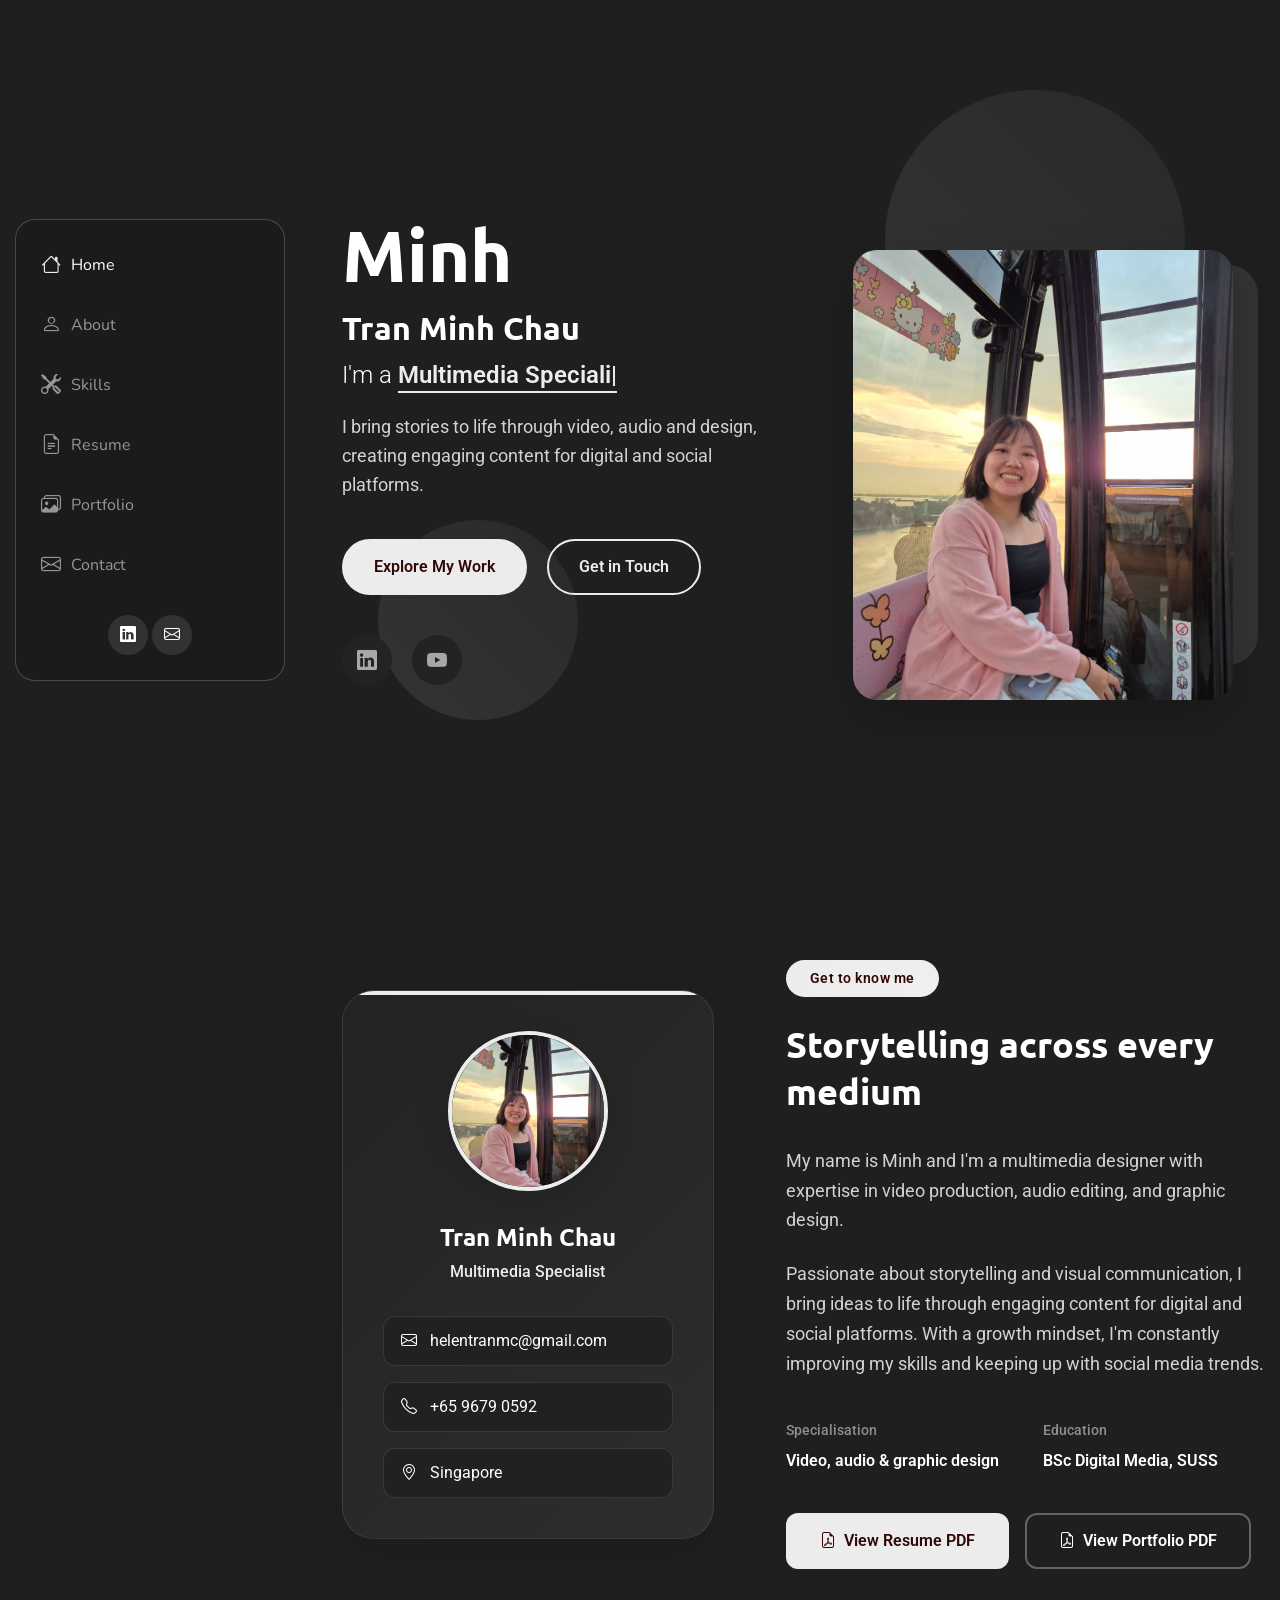
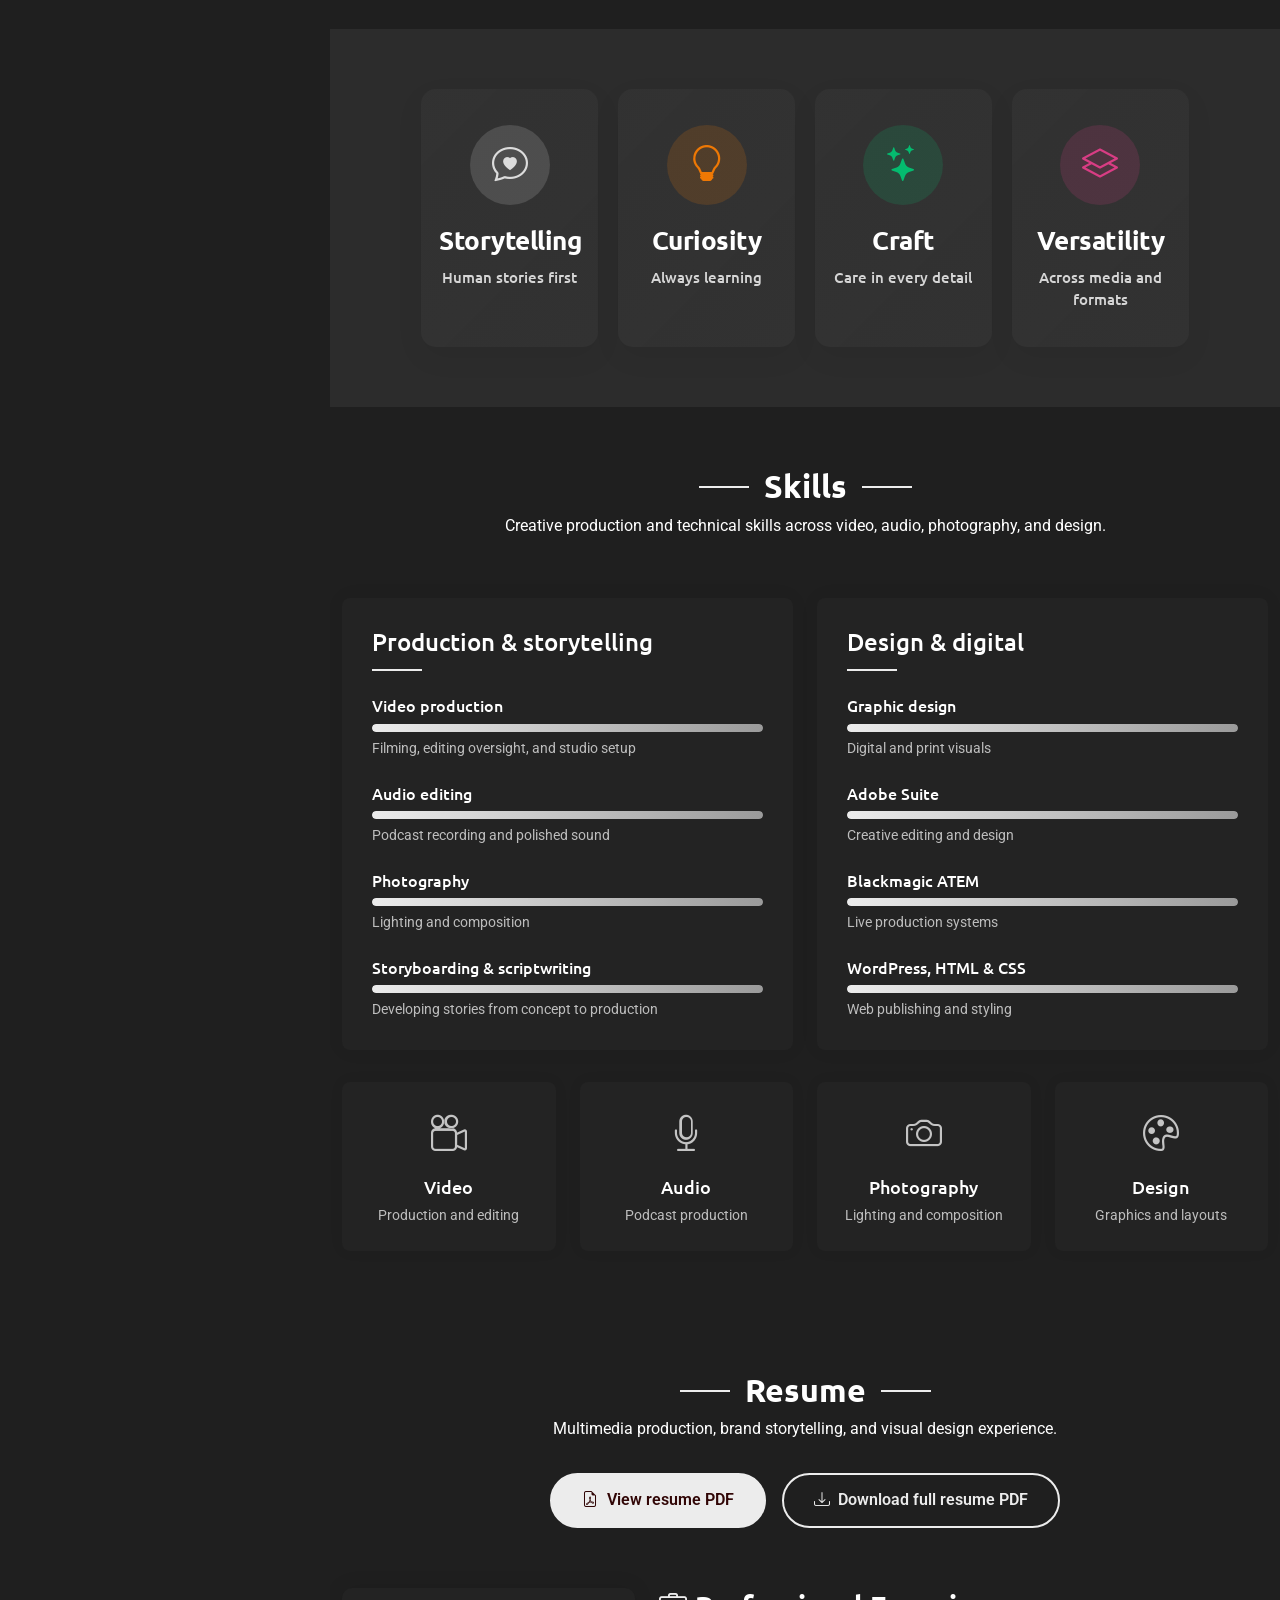
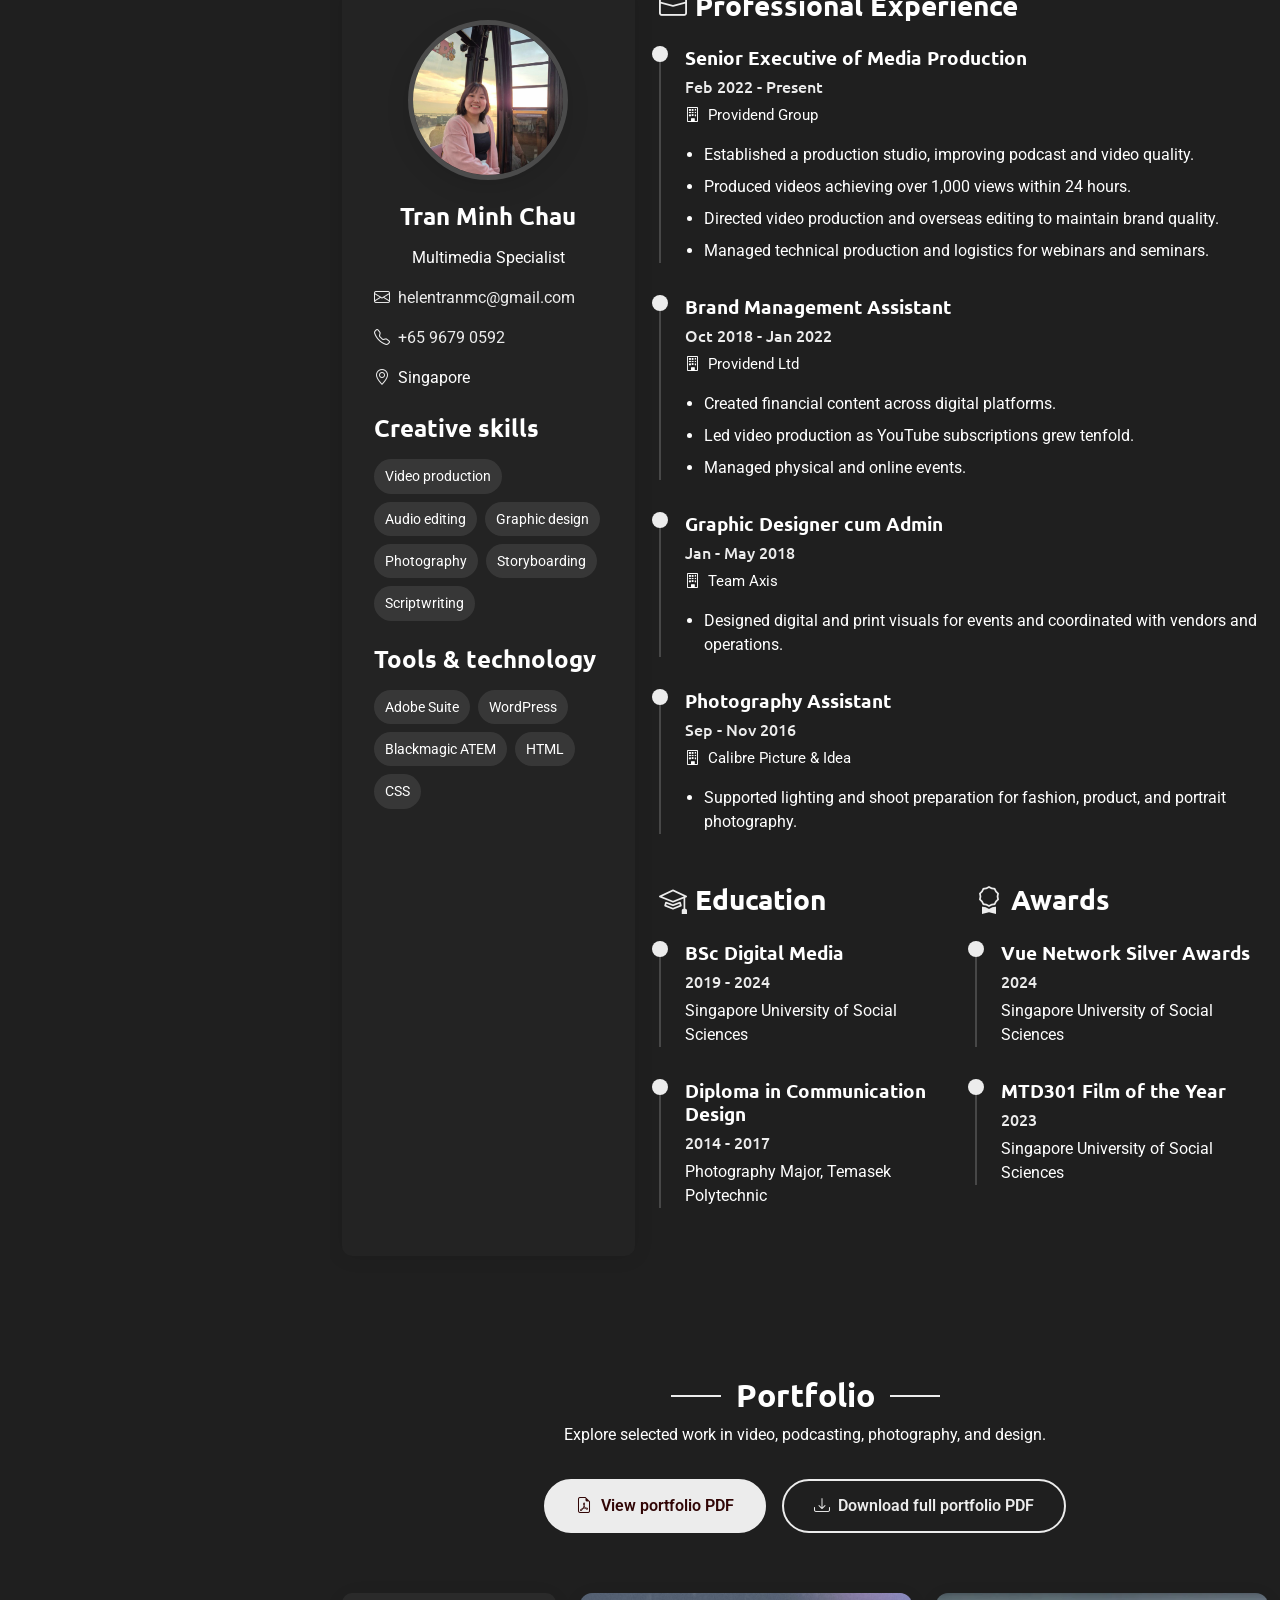
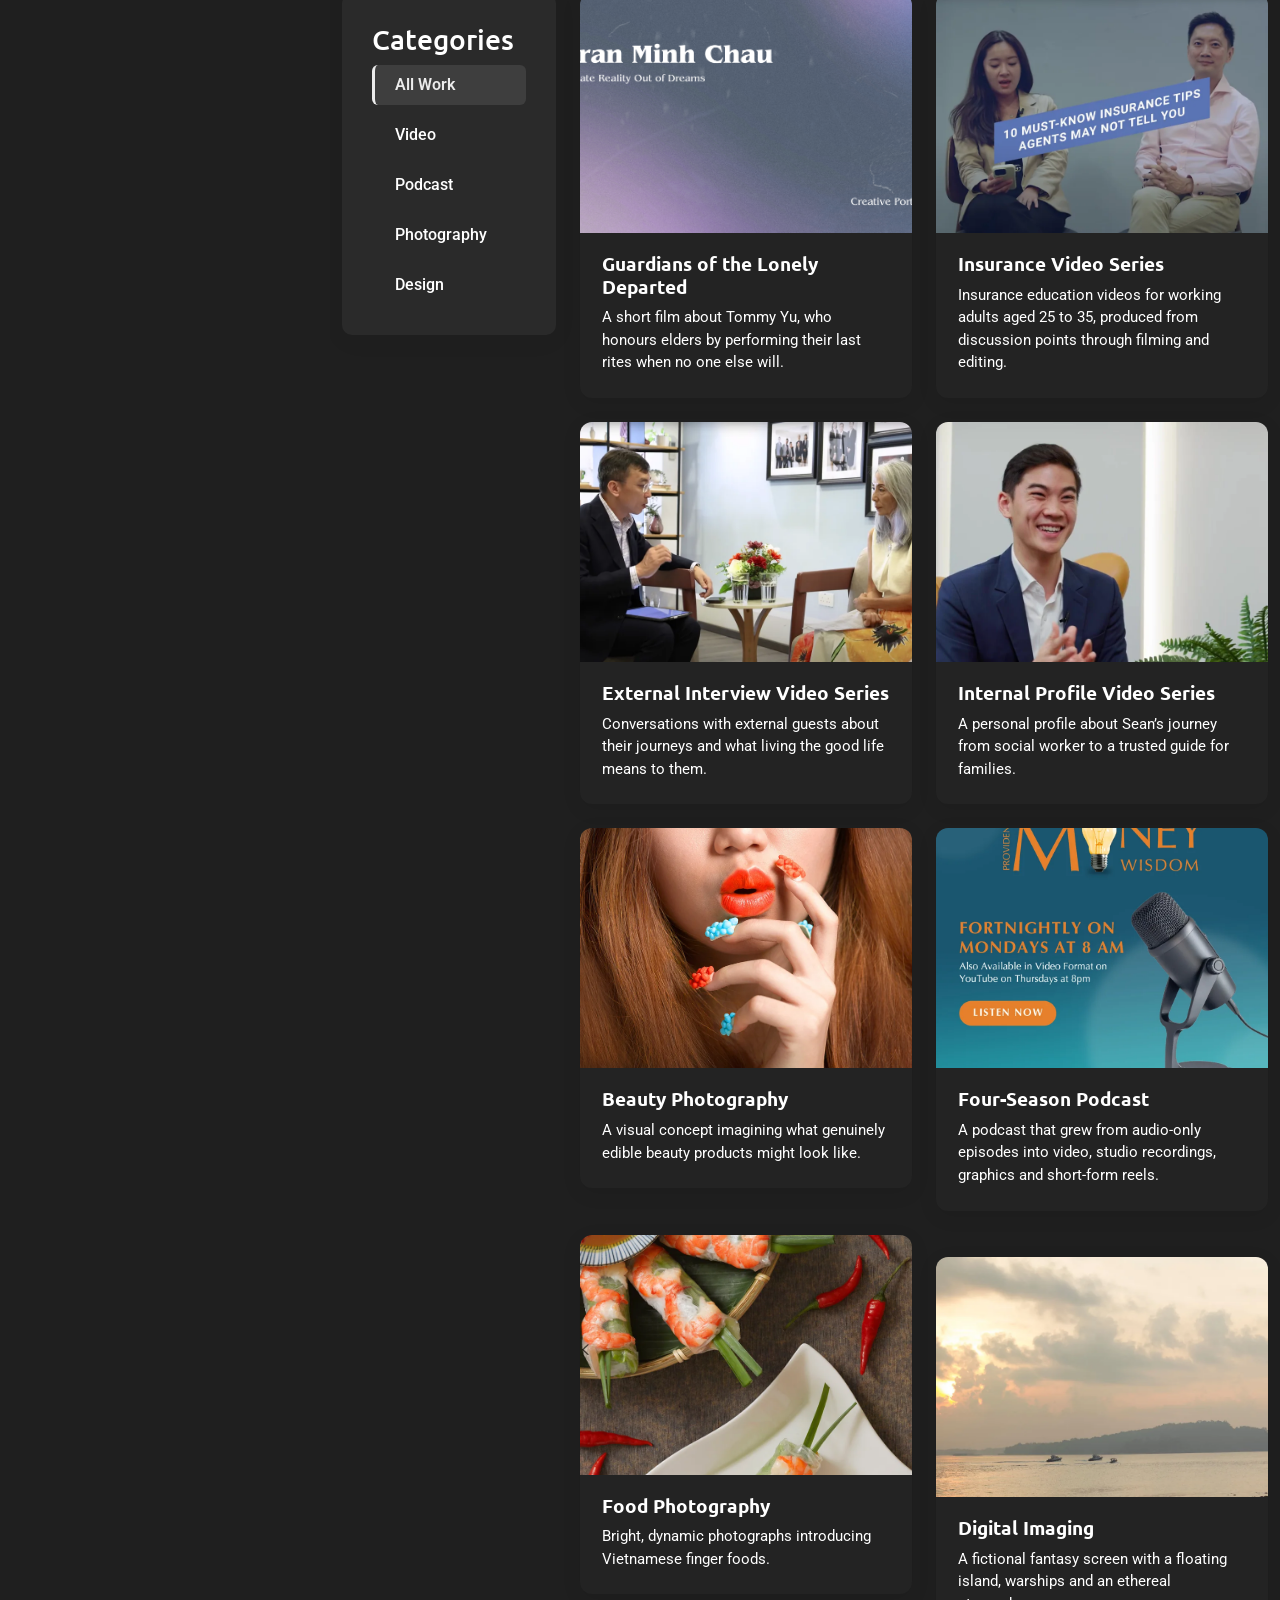
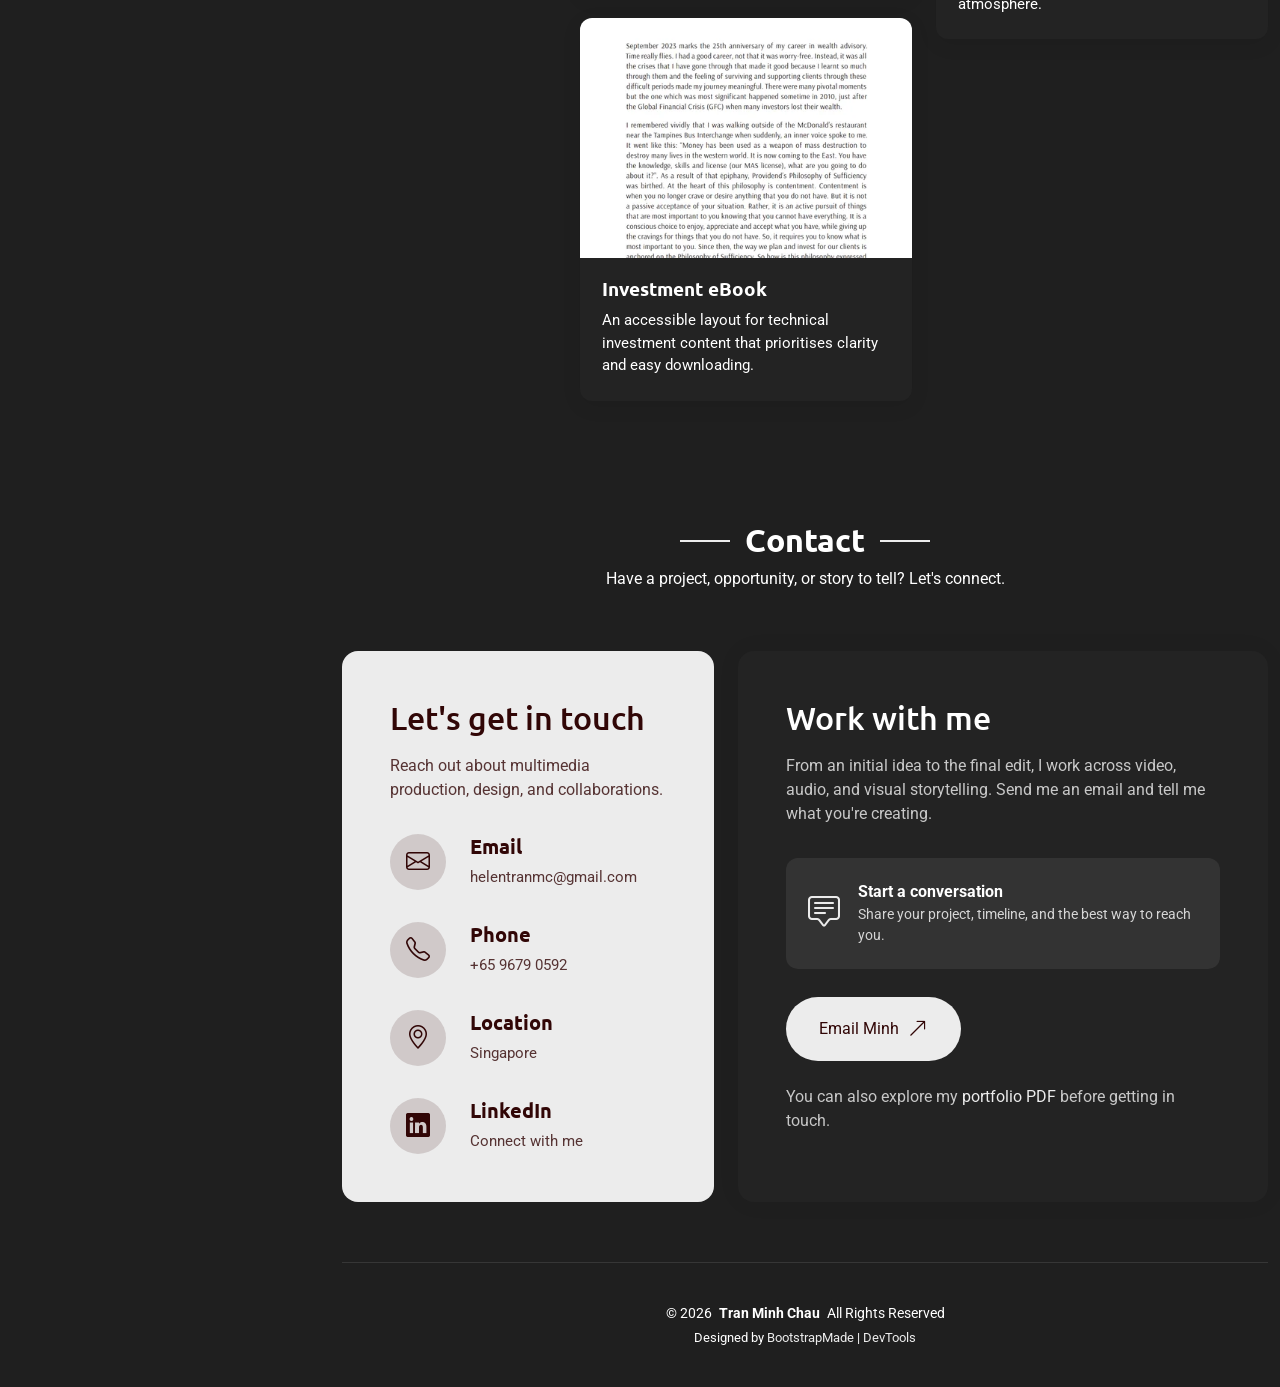
==== commit 448378c5: "p" ====
--- a/index.html
+++ b/index.html
@@ -1,3 +1,3 @@
 <!DOCTYPE html>
 
-<html lang="en"><head><meta charset="utf-8"/><meta content="width=device-width, initial-scale=1" name="viewport"/><meta content="Tran Minh Chau — multimedia specialist in video, audio, graphic design and photography." name="description"/><title>Tran Minh Chau | Multimedia Specialist</title><link href="assets/img/favicon-mc.svg" rel="icon" type="image/svg+xml"/><link href="https://fonts.googleapis.com" rel="preconnect"/><link crossorigin="" href="https://fonts.gstatic.com" rel="preconnect"/><link href="https://fonts.googleapis.com/css2?family=Roboto:wght@300;400;500;700&amp;family=Ubuntu:wght@400;500;700&amp;family=Nunito:wght@400;600;700;800&amp;display=swap" rel="stylesheet"/><link href="assets/vendor/bootstrap/css/bootstrap.min.css" rel="stylesheet"/><link href="assets/vendor/bootstrap-icons/bootstrap-icons.css" rel="stylesheet"/><link href="assets/vendor/aos/aos.css" rel="stylesheet"/><link href="assets/vendor/glightbox/css/glightbox.min.css" rel="stylesheet"/><link href="assets/vendor/swiper/swiper-bundle.min.css" rel="stylesheet"/><link href="assets/css/main.css" rel="stylesheet"/><style>.hero-visual .profile-container{display:grid;place-items:center}.hero-monogram{position:relative;z-index:2;width:65%;aspect-ratio:1;border-radius:50%;display:grid;place-items:center;font:800 clamp(3rem,7vw,6rem)/1 Nunito,sans-serif;color:#fff;background:linear-gradient(140deg,#db6744,#142d45);box-shadow:0 25px 80px #0003}.portfolio .portfolio-content{height:100%}.portfolio .portfolio-info{padding:18px}.portfolio .portfolio-info p{margin-bottom:0}.portfolio-card{height:100%;background:var(--surface-color);border-radius:12px;overflow:hidden;box-shadow:0 8px 30px #0001}.portfolio-card img{width:100%;height:230px;object-fit:cover}.portfolio-card .portfolio-copy{padding:22px}.portfolio-card .portfolio-copy h3{font-size:1.3rem}.portfolio-card .portfolio-copy p{margin:0}.resume .resume-item ul{padding-left:20px}.contact .contact-card{padding:28px;border-radius:14px;background:var(--surface-color);height:100%;box-shadow:0 8px 30px #0001}.contact .contact-card i{font-size:2rem;color:var(--accent-color)}.contact .contact-card a{overflow-wrap:anywhere}.section .section-title p{max-width:760px;margin:auto}.hero .description{max-width:620px}</style><style>.resume .resume-side{position:sticky;top:28px}.resume .resume-initials{width:96px;height:96px;display:grid;place-items:center;border-radius:50%;margin-bottom:22px;background:color-mix(in srgb,var(--accent-color),transparent 84%);border:3px solid color-mix(in srgb,var(--accent-color),transparent 45%);font:800 2rem Nunito,sans-serif;color:var(--accent-color)}.resume .resume-side a{overflow-wrap:anywhere}.resume .resume-tags{display:flex;flex-wrap:wrap;gap:8px}.resume .resume-tags span{padding:7px 11px;border-radius:20px;background:color-mix(in srgb,var(--accent-color),transparent 90%);color:var(--heading-color);font-size:.85rem}.resume .resume-link{display:inline-flex;gap:8px;align-items:center;margin-top:28px;font-weight:700}.resume .resume-section .resume-item:last-child{margin-bottom:0}.resume .resume-section .resume-item ul{margin-bottom:0}@media(max-width:991px){.resume .resume-side{position:static}}</style><style>.contact .info-box .content a{overflow-wrap:anywhere}.contact .contact-form .contact-invite{display:flex;gap:18px;align-items:center;padding:22px;margin:28px 0;background:color-mix(in srgb,var(--accent-color),transparent 92%);border-radius:12px}.contact .contact-invite>i{font-size:2rem;color:var(--accent-color)}.contact .contact-invite strong,.contact .contact-invite span{display:block}.contact .contact-invite span{font-size:.9rem;opacity:.8}.contact .contact-form .btn{display:inline-flex;align-items:center;gap:9px}.contact .contact-form a:not(.btn){color:var(--accent-color)}</style><style>.portfolio .portfolio-project{height:100%;background:var(--surface-color);border-radius:12px;overflow:hidden;box-shadow:0 5px 20px rgba(0,0,0,.08)}.portfolio .portfolio-project .portfolio-wrap{height:240px;border-radius:0;box-shadow:none}.portfolio .portfolio-project .portfolio-wrap img{height:240px}.portfolio .portfolio-project-copy{padding:20px 22px 24px}.portfolio .portfolio-project-copy h3{font-size:1.18rem;font-weight:700;margin:0 0 8px}.portfolio .portfolio-project-copy p{margin:0;font-size:.94rem}.portfolio .portfolio-filters li:focus-visible{outline:2px solid var(--accent-color);outline-offset:2px}.portfolio .portfolio-wrap:focus-within .portfolio-info{opacity:1;transform:translateY(0)}</style><style>.hero .hero-visual .profile-container .profile-image{position:relative;z-index:2;width:min(100%,380px);height:450px;object-fit:cover;object-position:center 35%;border-radius:24px;box-shadow:0 20px 50px rgba(0,0,0,.2)}.about .profile-card .profile-header .profile-image img{object-fit:cover;object-position:center 35%}</style><style>.resume .resume-side .resume-portrait{display:block;width:160px;height:160px;object-fit:cover;object-position:center 32%;border-radius:50%;border:5px solid color-mix(in srgb,var(--accent-color),transparent 80%);margin:0 auto 22px;box-shadow:0 8px 24px rgba(0,0,0,.1)}.resume .resume-side>h3:first-of-type,.resume .resume-side>p:first-of-type{text-align:center}</style><style>.skills .skill-box p{font-size:.9rem;margin:0}.skills .skill-box h4{margin-bottom:7px}.skills .skills-category .row{align-items:stretch}.skills .skills-category .col-sm-6{display:flex}.skills .skills-category .skill-box{width:100%}</style><style>.skills .skill-box p{font-size:.9rem;margin:0}.skills .skill-box h4{margin-bottom:7px}.skills .skills-category .col-sm-6{display:flex}.skills .skills-category .skill-box{width:100%}</style><style>.skills .skill-item .progress{height:8px}.skills .skill-item .progress .progress-bar{width:100%;background:linear-gradient(90deg,var(--accent-color),color-mix(in srgb,var(--accent-color),transparent 45%));transform:scaleX(0);transform-origin:left;transition:transform 1s ease}.skills .skills-category.aos-animate .skill-item .progress-bar,.skills [data-aos].aos-animate .skill-item .progress-bar{transform:scaleX(1)}.skills .skill-item .skill-tooltip{opacity:1;transform:none;margin-top:6px}.skills .skill-box{min-height:165px}.skills .skill-box .skill-tooltip{opacity:1;transform:none}</style><style>.header .header-toggle{border:0}.navmenu a:focus-visible,.header .header-toggle:focus-visible{outline:2px solid var(--accent-color);outline-offset:2px}.header .header-container{width:100%}.header .social-links{align-self:center}</style><style>.stats .stats-item span{font-size:clamp(1.25rem,2vw,1.6rem);line-height:1.2;letter-spacing:-.02em}.stats .stats-item p{font-size:.95rem}.stats .stats-item{padding:36px 18px}</style><style>.section-title .document-actions{display:flex;justify-content:center;flex-wrap:wrap;gap:1rem;margin-top:2rem}.section-title .document-actions .btn{display:inline-flex;align-items:center;justify-content:center;gap:.55rem;padding:14px 30px;font-size:16px;font-weight:600;line-height:1.4;border-radius:50px;text-decoration:none;transition:all .3s ease;border:2px solid var(--accent-color)}.section-title .document-actions .btn.btn-primary{background-color:var(--accent-color);color:var(--contrast-color)}.section-title .document-actions .btn.btn-primary:hover{background-color:color-mix(in srgb,var(--accent-color),black 10%);transform:translateY(-2px);box-shadow:0 8px 25px color-mix(in srgb,var(--accent-color),transparent 70%)}.section-title .document-actions .btn.btn-outline{background-color:transparent;color:var(--accent-color)}.section-title .document-actions .btn.btn-outline:hover{background-color:var(--accent-color);color:var(--contrast-color);transform:translateY(-2px)}@media(max-width:575px){.section-title .document-actions .btn{width:100%;padding:12px 18px}}</style><style>.portfolio .portfolio-wrap .project-cover-link{position:absolute;inset:0;z-index:2}.portfolio .portfolio-wrap .portfolio-info{pointer-events:none}.portfolio .portfolio-wrap .portfolio-info a{pointer-events:auto}.portfolio .portfolio-project-copy h3 a{color:inherit}.portfolio .portfolio-project-copy h3 a:hover{color:var(--accent-color)}</style><style>.portfolio .portfolio-wrap .portfolio-info{background:linear-gradient(to top,rgba(0,0,0,.72) 0%,rgba(0,0,0,.45) 52%,rgba(0,0,0,.18) 100%);color:#fff}.portfolio .portfolio-wrap .portfolio-info h4,.portfolio .portfolio-wrap .portfolio-info .category{color:#fff}.portfolio .portfolio-wrap .portfolio-info .portfolio-links a{background:rgba(255,255,255,.92);color:#171717}.portfolio .portfolio-wrap .portfolio-info .portfolio-links a:hover{background:#fff;color:#171717}</style></head><body class="index-page"><header class="header dark-background d-flex flex-column justify-content-center" id="header"><button aria-controls="navmenu" aria-expanded="false" aria-label="Open navigation menu" class="header-toggle d-xl-none bi bi-list" type="button"></button><div class="header-container d-flex flex-column align-items-start"><nav class="navmenu" id="navmenu"><ul><li><a class="active" href="#hero"><i class="bi bi-house navicon"></i>Home</a></li><li><a href="#about"><i class="bi bi-person navicon"></i>About</a></li><li><a href="#skills"><i class="bi bi-tools navicon"></i>Skills</a></li><li><a href="#resume"><i class="bi bi-file-earmark-text navicon"></i>Resume</a></li><li><a href="#portfolio"><i class="bi bi-images navicon"></i>Portfolio</a></li><li><a href="#contact"><i class="bi bi-envelope navicon"></i>Contact</a></li></ul></nav><div class="social-links text-center"><a aria-label="LinkedIn" href="https://www.linkedin.com/in/minh-chau-tran-593051b8" rel="noopener noreferrer" target="_blank"><i class="bi bi-linkedin"></i></a><a aria-label="Email" href="mailto:helentranmc@gmail.com"><i class="bi bi-envelope"></i></a></div></div></header><main class="main"><section class="hero section" id="hero"><div class="background-elements"><div class="bg-circle circle-1"></div><div class="bg-circle circle-2"></div></div><div class="hero-content"><div class="container"><div class="row align-items-center"><div class="col-lg-6" data-aos="fade-right"><div class="hero-text"><h1>Minh</h1><h2>Tran Minh Chau</h2><p class="lead">I'm a <span class="typed" data-typed-items="Multimedia Specialist,Video Producer,Audio Editor,Graphic Designer,Photographer"></span></p><p class="description">I bring stories to life through video, audio and design, creating engaging content for digital and social platforms.</p><div class="hero-actions"><a class="btn btn-primary" href="#portfolio">Explore My Work</a><a class="btn btn-outline" href="#contact">Get in Touch</a></div><div class="social-links"><a aria-label="LinkedIn" href="https://www.linkedin.com/in/minh-chau-tran-593051b8" rel="noopener noreferrer" target="_blank"><i class="bi bi-linkedin"></i></a><a aria-label="YouTube short film" href="https://youtu.be/9HKj52ng6Co" rel="noopener noreferrer" target="_blank"><i class="bi bi-youtube"></i></a></div></div></div><div class="col-lg-6" data-aos="fade-left" data-aos-delay="200"><div class="hero-visual"><div class="profile-container"><div class="profile-background"></div><img alt="Tran Minh Chau smiling at sunset" class="profile-image" src="assets/img/profile/minh-portrait.png"/></div></div></div></div></div></div></section><section class="about section" id="about"><div class="container" data-aos="fade-up"><div class="row align-items-center gy-5"><div class="col-lg-5"><div class="profile-card"><div class="profile-header"><div class="profile-image"><img alt="Portrait of Tran Minh Chau" class="img-fluid" src="assets/img/profile/minh-portrait.png"/></div></div><div class="profile-content"><h3>Tran Minh Chau</h3><p class="profession">Multimedia Specialist</p><div class="contact-links"><a class="contact-item" href="mailto:helentranmc@gmail.com"><i class="bi bi-envelope"></i>helentranmc@gmail.com</a><a class="contact-item" href="tel:+6596790592"><i class="bi bi-telephone"></i>+65 9679 0592</a><span class="contact-item"><i class="bi bi-geo-alt"></i>Singapore</span></div></div></div></div><div class="col-lg-7"><div class="about-content"><div class="section-header"><span class="badge-text">Get to know me</span><h2>Storytelling across every medium</h2></div><div class="description"><p>My name is Minh and I'm a multimedia designer with expertise in video production, audio editing, and graphic design.</p><p>Passionate about storytelling and visual communication, I bring ideas to life through engaging content for digital and social platforms. With a growth mindset, I'm constantly improving my skills and keeping up with social media trends.</p></div><div class="details-grid"><div class="detail-row"><div class="detail-item"><span class="detail-label">Specialisation</span><span class="detail-value">Video, audio &amp; graphic design</span></div><div class="detail-item"><span class="detail-label">Education</span><span class="detail-value">BSc Digital Media, SUSS</span></div></div></div><div class="cta-section"><a class="btn btn-primary" href="assets/docs/Tran-Minh-Chau-Resume.pdf" rel="noopener noreferrer" target="_blank"><i class="bi bi-file-earmark-pdf"></i> View Resume PDF</a><a class="btn btn-outline" href="assets/docs/Tran-Minh-Chau-Portfolio.pdf" rel="noopener noreferrer" target="_blank"><i class="bi bi-file-earmark-pdf"></i> View Portfolio PDF</a></div></div></div></div></div></section><section class="stats section light-background" id="values"><div class="container" data-aos="fade-up"><div class="row justify-content-center"><div class="col-lg-10"><div class="stats-wrapper"><div class="stats-item" data-aos="zoom-in" data-aos-delay="100"><div class="icon-wrapper"><i class="bi bi-chat-heart"></i></div><span>Storytelling</span><p>Human stories first</p></div><div class="stats-item" data-aos="zoom-in" data-aos-delay="200"><div class="icon-wrapper"><i class="bi bi-lightbulb"></i></div><span>Curiosity</span><p>Always learning</p></div><div class="stats-item" data-aos="zoom-in" data-aos-delay="300"><div class="icon-wrapper"><i class="bi bi-stars"></i></div><span>Craft</span><p>Care in every detail</p></div><div class="stats-item" data-aos="zoom-in" data-aos-delay="400"><div class="icon-wrapper"><i class="bi bi-layers"></i></div><span>Versatility</span><p>Across media and formats</p></div></div></div></div></div></section><section class="skills section" id="skills"><div class="container section-title" data-aos="fade-up"><h2>Skills</h2><p>Creative production and technical skills across video, audio, photography, and design.</p></div><div class="container"><div class="row gy-4"><div class="col-lg-6" data-aos="fade-up" data-aos-delay="100"><div class="skills-category"><h3>Production &amp; storytelling</h3><div class="skill-item"><h4>Video production</h4><div aria-hidden="true" class="progress"><div class="progress-bar"></div></div><div class="skill-tooltip">Filming, editing oversight, and studio setup</div></div><div class="skill-item"><h4>Audio editing</h4><div aria-hidden="true" class="progress"><div class="progress-bar"></div></div><div class="skill-tooltip">Podcast recording and polished sound</div></div><div class="skill-item"><h4>Photography</h4><div aria-hidden="true" class="progress"><div class="progress-bar"></div></div><div class="skill-tooltip">Lighting and composition</div></div><div class="skill-item"><h4>Storyboarding &amp; scriptwriting</h4><div aria-hidden="true" class="progress"><div class="progress-bar"></div></div><div class="skill-tooltip">Developing stories from concept to production</div></div></div></div><div class="col-lg-6" data-aos="fade-up" data-aos-delay="200"><div class="skills-category"><h3>Design &amp; digital</h3><div class="skill-item"><h4>Graphic design</h4><div aria-hidden="true" class="progress"><div class="progress-bar"></div></div><div class="skill-tooltip">Digital and print visuals</div></div><div class="skill-item"><h4>Adobe Suite</h4><div aria-hidden="true" class="progress"><div class="progress-bar"></div></div><div class="skill-tooltip">Creative editing and design</div></div><div class="skill-item"><h4>Blackmagic ATEM</h4><div aria-hidden="true" class="progress"><div class="progress-bar"></div></div><div class="skill-tooltip">Live production systems</div></div><div class="skill-item"><h4>WordPress, HTML &amp; CSS</h4><div aria-hidden="true" class="progress"><div class="progress-bar"></div></div><div class="skill-tooltip">Web publishing and styling</div></div></div></div></div><div class="row gy-4 mt-2"><div class="col-md-3 col-sm-6" data-aos="zoom-in"><div class="skill-box"><i class="bi bi-camera-reels"></i><h4>Video</h4><div class="skill-tooltip">Production and editing</div></div></div><div class="col-md-3 col-sm-6" data-aos="zoom-in" data-aos-delay="100"><div class="skill-box"><i class="bi bi-mic"></i><h4>Audio</h4><div class="skill-tooltip">Podcast production</div></div></div><div class="col-md-3 col-sm-6" data-aos="zoom-in" data-aos-delay="200"><div class="skill-box"><i class="bi bi-camera"></i><h4>Photography</h4><div class="skill-tooltip">Lighting and composition</div></div></div><div class="col-md-3 col-sm-6" data-aos="zoom-in" data-aos-delay="300"><div class="skill-box"><i class="bi bi-palette"></i><h4>Design</h4><div class="skill-tooltip">Graphics and layouts</div></div></div></div></div></section><section class="resume section" id="resume"><div class="container section-title" data-aos="fade-up"><h2>Resume</h2><p>Multimedia production, brand storytelling, and visual design experience.</p><div class="document-actions"><a class="btn btn-primary" href="assets/docs/Tran-Minh-Chau-Resume.pdf" rel="noopener noreferrer" target="_blank"><i class="bi bi-file-earmark-pdf"></i> View resume PDF</a><a class="btn btn-outline" download="Tran-Minh-Chau-Resume.pdf" href="assets/docs/Tran-Minh-Chau-Resume.pdf" type="application/pdf"><i class="bi bi-download"></i> Download full resume PDF</a></div></div><div class="container"><div class="row gy-4"><div class="col-lg-4" data-aos="fade-up" data-aos-delay="100"><aside class="resume-side"><img alt="Portrait of Tran Minh Chau" class="resume-portrait" src="assets/img/profile/minh-portrait.png"/><h3>Tran Minh Chau</h3><p>Multimedia Specialist</p><ul class="contact-info list-unstyled"><li><i class="bi bi-envelope"></i><a href="mailto:helentranmc@gmail.com">helentranmc@gmail.com</a></li><li><i class="bi bi-telephone"></i><a href="tel:+6596790592">+65 9679 0592</a></li><li><i class="bi bi-geo-alt"></i>Singapore</li></ul><h3 class="mt-4">Creative skills</h3><div class="resume-tags"><span>Video production</span><span>Audio editing</span><span>Graphic design</span><span>Photography</span><span>Storyboarding</span><span>Scriptwriting</span></div><h3 class="mt-4">Tools &amp; technology</h3><div class="resume-tags"><span>Adobe Suite</span><span>WordPress</span><span>Blackmagic ATEM</span><span>HTML</span><span>CSS</span></div></aside></div><div class="col-lg-8" data-aos="fade-up" data-aos-delay="200"><div class="resume-section"><h3><i class="bi bi-briefcase me-2"></i>Professional Experience</h3><div class="resume-item"><h4>Senior Executive of Media Production</h4><h5>Feb 2022 - Present</h5><div class="company"><i class="bi bi-building"></i>Providend Group</div><ul><li>Established a production studio, improving podcast and video quality.</li><li>Produced videos achieving over 1,000 views within 24 hours.</li><li>Directed video production and overseas editing to maintain brand quality.</li><li>Managed technical production and logistics for webinars and seminars.</li></ul></div><div class="resume-item"><h4>Brand Management Assistant</h4><h5>Oct 2018 - Jan 2022</h5><div class="company"><i class="bi bi-building"></i>Providend Ltd</div><ul><li>Created financial content across digital platforms.</li><li>Led video production as YouTube subscriptions grew tenfold.</li><li>Managed physical and online events.</li></ul></div><div class="resume-item"><h4>Graphic Designer cum Admin</h4><h5>Jan - May 2018</h5><div class="company"><i class="bi bi-building"></i>Team Axis</div><ul><li>Designed digital and print visuals for events and coordinated with vendors and operations.</li></ul></div><div class="resume-item"><h4>Photography Assistant</h4><h5>Sep - Nov 2016</h5><div class="company"><i class="bi bi-building"></i>Calibre Picture &amp; Idea</div><ul><li>Supported lighting and shoot preparation for fashion, product, and portrait photography.</li></ul></div></div><div class="row gy-3"><div class="col-md-6"><div class="resume-section"><h3><i class="bi bi-mortarboard me-2"></i>Education</h3><div class="resume-item"><h4>BSc Digital Media</h4><h5>2019 - 2024</h5><p>Singapore University of Social Sciences</p></div><div class="resume-item"><h4>Diploma in Communication Design</h4><h5>2014 - 2017</h5><p>Photography Major, Temasek Polytechnic</p></div></div></div><div class="col-md-6"><div class="resume-section"><h3><i class="bi bi-award me-2"></i>Awards</h3><div class="resume-item"><h4>Vue Network Silver Awards</h4><h5>2024</h5><p>Singapore University of Social Sciences</p></div><div class="resume-item"><h4>MTD301 Film of the Year</h4><h5>2023</h5><p>Singapore University of Social Sciences</p></div></div></div></div></div></div></div></section><section class="portfolio section" id="portfolio"><div class="container section-title" data-aos="fade-up"><h2>Portfolio</h2><p>Explore selected work in video, podcasting, photography, and design.</p><div class="document-actions"><a class="btn btn-primary" href="assets/docs/Tran-Minh-Chau-Portfolio.pdf" rel="noopener noreferrer" target="_blank"><i class="bi bi-file-earmark-pdf"></i> View portfolio PDF</a><a class="btn btn-outline" download="Tran-Minh-Chau-Portfolio.pdf" href="assets/docs/Tran-Minh-Chau-Portfolio.pdf" type="application/pdf"><i class="bi bi-download"></i> Download full portfolio PDF</a></div></div><div class="container isotope-layout" data-default-filter="*" data-layout="masonry"><div class="row gy-4"><div class="col-lg-3 filter-sidebar" data-aos="fade-right"><div class="filters-wrapper"><h3>Categories</h3><ul class="portfolio-filters isotope-filters"><li class="filter-active" data-filter="*" role="button" tabindex="0">All Work</li><li data-filter=".filter-video" role="button" tabindex="0">Video</li><li data-filter=".filter-podcast" role="button" tabindex="0">Podcast</li><li data-filter=".filter-photography" role="button" tabindex="0">Photography</li><li data-filter=".filter-design" role="button" tabindex="0">Design</li></ul></div></div><div class="col-lg-9"><div class="row gy-4 isotope-container"><div class="col-md-6 isotope-item filter-video"><article class="portfolio-project"><div class="portfolio-wrap"><img alt="Guardians of the Lonely Departed project image" loading="eager" src="assets/img/projects/cover.png"/><a aria-label="Read about Guardians of the Lonely Departed" class="project-cover-link" href="project-guardians-of-the-lonely-departed.html"></a><div class="portfolio-info"><div class="content"><span class="category">Short film</span><h4>Guardians of the Lonely Departed</h4><div class="portfolio-links"><a aria-label="Read about Guardians of the Lonely Departed" href="project-guardians-of-the-lonely-departed.html"><i class="bi bi-arrow-up-right"></i></a></div></div></div></div><div class="portfolio-project-copy"><h3><a href="project-guardians-of-the-lonely-departed.html">Guardians of the Lonely Departed</a></h3><p>A short film about Tommy Yu, who honours elders by performing their last rites when no one else will.</p></div></article></div><div class="col-md-6 isotope-item filter-video"><article class="portfolio-project"><div class="portfolio-wrap"><img alt="Insurance Video Series project image" loading="eager" src="assets/img/projects/details/insurance-1.webp"/><a aria-label="Read about Insurance Video Series" class="project-cover-link" href="project-insurance-video-series.html"></a><div class="portfolio-info"><div class="content"><span class="category">Video production</span><h4>Insurance Video Series</h4><div class="portfolio-links"><a aria-label="Read about Insurance Video Series" href="project-insurance-video-series.html"><i class="bi bi-arrow-up-right"></i></a></div></div></div></div><div class="portfolio-project-copy"><h3><a href="project-insurance-video-series.html">Insurance Video Series</a></h3><p>Insurance education videos for working adults aged 25 to 35, produced from discussion points through filming and editing.</p></div></article></div><div class="col-md-6 isotope-item filter-video"><article class="portfolio-project"><div class="portfolio-wrap"><img alt="Internal Profile Video Series project image" loading="eager" src="assets/img/projects/details/profile-1.webp"/><a aria-label="Read about Internal Profile Video Series" class="project-cover-link" href="project-internal-profile-video-series.html"></a><div class="portfolio-info"><div class="content"><span class="category">Video production</span><h4>Internal Profile Video Series</h4><div class="portfolio-links"><a aria-label="Read about Internal Profile Video Series" href="project-internal-profile-video-series.html"><i class="bi bi-arrow-up-right"></i></a></div></div></div></div><div class="portfolio-project-copy"><h3><a href="project-internal-profile-video-series.html">Internal Profile Video Series</a></h3><p>Personal stories of client-facing team members, developed through interviews, scripts, set design and production.</p></div></article></div><div class="col-md-6 isotope-item filter-video"><article class="portfolio-project"><div class="portfolio-wrap"><img alt="Sean speaking in the interview video" loading="eager" src="assets/img/projects/details/sean-1.webp"/><a aria-label="Read about Story of Sean" class="project-cover-link" href="project-story-of-sean.html"></a><div class="portfolio-info"><div class="content"><span class="category">Profile film</span><h4>Story of Sean</h4><div class="portfolio-links"><a aria-label="Read about Story of Sean" href="project-story-of-sean.html"><i class="bi bi-arrow-up-right"></i></a></div></div></div></div><div class="portfolio-project-copy"><h3><a href="project-story-of-sean.html">Story of Sean</a></h3><p>A personal profile about Sean’s journey from social worker to a trusted guide for families.</p></div></article></div><div class="col-md-6 isotope-item filter-video"><article class="portfolio-project"><div class="portfolio-wrap"><img alt="External Interview Video Series project image" loading="eager" src="assets/img/projects/details/interview-1.webp"/><a aria-label="Read about External Interview Video Series" class="project-cover-link" href="project-external-interview-video-series.html"></a><div class="portfolio-info"><div class="content"><span class="category">Video production</span><h4>External Interview Video Series</h4><div class="portfolio-links"><a aria-label="Read about External Interview Video Series" href="project-external-interview-video-series.html"><i class="bi bi-arrow-up-right"></i></a></div></div></div></div><div class="portfolio-project-copy"><h3><a href="project-external-interview-video-series.html">External Interview Video Series</a></h3><p>Conversations with external guests about their journeys and what living the good life means to them.</p></div></article></div><div class="col-md-6 isotope-item filter-podcast"><article class="portfolio-project"><div class="portfolio-wrap"><img alt="Four-Season Podcast project image" loading="eager" src="assets/img/projects/details/podcast-art.webp"/><a aria-label="Read about Four-Season Podcast" class="project-cover-link" href="project-four-season-podcast.html"></a><div class="portfolio-info"><div class="content"><span class="category">Podcast / audio and video</span><h4>Four-Season Podcast</h4><div class="portfolio-links"><a aria-label="Read about Four-Season Podcast" href="project-four-season-podcast.html"><i class="bi bi-arrow-up-right"></i></a></div></div></div></div><div class="portfolio-project-copy"><h3><a href="project-four-season-podcast.html">Four-Season Podcast</a></h3><p>A podcast that grew from audio-only episodes into video, studio recordings, graphics and short-form reels.</p></div></article></div><div class="col-md-6 isotope-item filter-photography"><article class="portfolio-project"><div class="portfolio-wrap"><img alt="Beauty Photography project image" loading="eager" src="assets/img/projects/details/beauty-1.webp"/><a aria-label="Read about Beauty Photography" class="project-cover-link" href="project-beauty-photography.html"></a><div class="portfolio-info"><div class="content"><span class="category">Photography</span><h4>Beauty Photography</h4><div class="portfolio-links"><a aria-label="Read about Beauty Photography" href="project-beauty-photography.html"><i class="bi bi-arrow-up-right"></i></a></div></div></div></div><div class="portfolio-project-copy"><h3><a href="project-beauty-photography.html">Beauty Photography</a></h3><p>A visual concept imagining what genuinely edible beauty products might look like.</p></div></article></div><div class="col-md-6 isotope-item filter-photography"><article class="portfolio-project"><div class="portfolio-wrap"><img alt="Food Photography project image" loading="eager" src="assets/img/projects/details/food-1.webp"/><a aria-label="Read about Food Photography" class="project-cover-link" href="project-food-photography.html"></a><div class="portfolio-info"><div class="content"><span class="category">Photography</span><h4>Food Photography</h4><div class="portfolio-links"><a aria-label="Read about Food Photography" href="project-food-photography.html"><i class="bi bi-arrow-up-right"></i></a></div></div></div></div><div class="portfolio-project-copy"><h3><a href="project-food-photography.html">Food Photography</a></h3><p>Bright, dynamic photographs introducing Vietnamese finger foods.</p></div></article></div><div class="col-md-6 isotope-item filter-design filter-photography"><article class="portfolio-project"><div class="portfolio-wrap"><img alt="Digital Imaging project image" loading="eager" src="assets/img/projects/details/digital-before.webp"/><a aria-label="Read about Digital Imaging" class="project-cover-link" href="project-digital-imaging.html"></a><div class="portfolio-info"><div class="content"><span class="category">Digital imaging</span><h4>Digital Imaging</h4><div class="portfolio-links"><a aria-label="Read about Digital Imaging" href="project-digital-imaging.html"><i class="bi bi-arrow-up-right"></i></a></div></div></div></div><div class="portfolio-project-copy"><h3><a href="project-digital-imaging.html">Digital Imaging</a></h3><p>A fictional fantasy screen with a floating island, warships and an ethereal atmosphere.</p></div></article></div><div class="col-md-6 isotope-item filter-design"><article class="portfolio-project"><div class="portfolio-wrap"><img alt="Investment eBook project image" loading="eager" src="assets/img/projects/details/ebook-page-1.webp"/><a aria-label="Read about Investment eBook" class="project-cover-link" href="project-investment-ebook.html"></a><div class="portfolio-info"><div class="content"><span class="category">Book layout and design</span><h4>Investment eBook</h4><div class="portfolio-links"><a aria-label="Read about Investment eBook" href="project-investment-ebook.html"><i class="bi bi-arrow-up-right"></i></a></div></div></div></div><div class="portfolio-project-copy"><h3><a href="project-investment-ebook.html">Investment eBook</a></h3><p>An accessible layout for technical investment content that prioritises clarity and easy downloading.</p></div></article></div></div></div></div></div></section><section class="contact section" id="contact"><div class="container section-title" data-aos="fade-up"><h2>Contact</h2><p>Have a project, opportunity, or story to tell? Let's connect.</p></div><div class="container"><div class="row gy-4"><div class="col-lg-5" data-aos="fade-right"><div class="info-box"><h3>Let's get in touch</h3><p>Reach out about multimedia production, design, and collaborations.</p><div class="info-item"><div class="icon-box"><i class="bi bi-envelope"></i></div><div class="content"><h4>Email</h4><p><a href="mailto:helentranmc@gmail.com">helentranmc@gmail.com</a></p></div></div><div class="info-item"><div class="icon-box"><i class="bi bi-telephone"></i></div><div class="content"><h4>Phone</h4><p><a href="tel:+6596790592">+65 9679 0592</a></p></div></div><div class="info-item"><div class="icon-box"><i class="bi bi-geo-alt"></i></div><div class="content"><h4>Location</h4><p>Singapore</p></div></div><div class="info-item"><div class="icon-box"><i class="bi bi-linkedin"></i></div><div class="content"><h4>LinkedIn</h4><p><a href="https://www.linkedin.com/in/minh-chau-tran-593051b8" rel="noopener noreferrer" target="_blank">Connect with me</a></p></div></div></div></div><div class="col-lg-7" data-aos="fade-left" data-aos-delay="100"><div class="contact-form"><h3>Work with me</h3><p>From an initial idea to the final edit, I work across video, audio, and visual storytelling. Send me an email and tell me what you're creating.</p><div class="contact-invite"><i class="bi bi-chat-square-text"></i><div><strong>Start a conversation</strong><span>Share your project, timeline, and the best way to reach you.</span></div></div><a class="btn" href="mailto:helentranmc@gmail.com?subject=Project%20enquiry">Email Minh <i class="bi bi-arrow-up-right"></i></a><p class="mt-4 mb-0">You can also explore my <a href="assets/docs/Tran-Minh-Chau-Portfolio.pdf" rel="noopener noreferrer" target="_blank">portfolio PDF</a> before getting in touch.</p></div></div></div></div></section></main><footer class="footer position-relative" id="footer"><div class="container"><div class="copyright text-center"><p>© <span id="year"></span> <strong class="px-1 sitename">Tran Minh Chau</strong> <span>All Rights Reserved</span></p></div><div class="credits">Designed by <a href="https://bootstrapmade.com/" rel="noopener noreferrer" target="_blank">BootstrapMade</a> | <a href="https://bootstrapmade.com/tools/" rel="noopener noreferrer" target="_blank">DevTools</a></div></div></footer><a class="scroll-top d-flex align-items-center justify-content-center" href="#" id="scroll-top"><i class="bi bi-arrow-up-short"></i></a><div id="preloader"></div><script src="assets/vendor/bootstrap/js/bootstrap.bundle.min.js"></script><script src="assets/vendor/aos/aos.js"></script><script src="assets/vendor/typed.js/typed.umd.js"></script><script src="assets/vendor/purecounter/purecounter_vanilla.js"></script><script src="assets/vendor/waypoints/noframework.waypoints.js"></script><script src="assets/vendor/glightbox/js/glightbox.min.js"></script><script src="assets/vendor/imagesloaded/imagesloaded.pkgd.min.js"></script><script src="assets/vendor/isotope-layout/isotope.pkgd.min.js"></script><script src="assets/vendor/swiper/swiper-bundle.min.js"></script><script src="assets/js/main.js"></script><script>document.getElementById('year').textContent=new Date().getFullYear()</script><script>document.querySelectorAll('.portfolio-filters li').forEach(function(tab){tab.addEventListener('keydown',function(event){if(event.key==='Enter'||event.key===' '){event.preventDefault();tab.click()}})})</script></body></html>
+<html lang="en"><head><meta charset="utf-8"/><meta content="width=device-width, initial-scale=1" name="viewport"/><meta content="Tran Minh Chau — multimedia specialist in video, audio, graphic design and photography." name="description"/><title>Tran Minh Chau | Multimedia Specialist</title><link href="assets/img/favicon-mc.svg" rel="icon" type="image/svg+xml"/><link href="https://fonts.googleapis.com" rel="preconnect"/><link crossorigin="" href="https://fonts.gstatic.com" rel="preconnect"/><link href="https://fonts.googleapis.com/css2?family=Roboto:wght@300;400;500;700&amp;family=Ubuntu:wght@400;500;700&amp;family=Nunito:wght@400;600;700;800&amp;display=swap" rel="stylesheet"/><link href="assets/vendor/bootstrap/css/bootstrap.min.css" rel="stylesheet"/><link href="assets/vendor/bootstrap-icons/bootstrap-icons.css" rel="stylesheet"/><link href="assets/vendor/aos/aos.css" rel="stylesheet"/><link href="assets/vendor/glightbox/css/glightbox.min.css" rel="stylesheet"/><link href="assets/vendor/swiper/swiper-bundle.min.css" rel="stylesheet"/><link href="assets/css/main.css" rel="stylesheet"/><style>.hero-visual .profile-container{display:grid;place-items:center}.hero-monogram{position:relative;z-index:2;width:65%;aspect-ratio:1;border-radius:50%;display:grid;place-items:center;font:800 clamp(3rem,7vw,6rem)/1 Nunito,sans-serif;color:#fff;background:linear-gradient(140deg,#db6744,#142d45);box-shadow:0 25px 80px #0003}.portfolio .portfolio-content{height:100%}.portfolio .portfolio-info{padding:18px}.portfolio .portfolio-info p{margin-bottom:0}.portfolio-card{height:100%;background:var(--surface-color);border-radius:12px;overflow:hidden;box-shadow:0 8px 30px #0001}.portfolio-card img{width:100%;height:230px;object-fit:cover}.portfolio-card .portfolio-copy{padding:22px}.portfolio-card .portfolio-copy h3{font-size:1.3rem}.portfolio-card .portfolio-copy p{margin:0}.resume .resume-item ul{padding-left:20px}.contact .contact-card{padding:28px;border-radius:14px;background:var(--surface-color);height:100%;box-shadow:0 8px 30px #0001}.contact .contact-card i{font-size:2rem;color:var(--accent-color)}.contact .contact-card a{overflow-wrap:anywhere}.section .section-title p{max-width:760px;margin:auto}.hero .description{max-width:620px}</style><style>.resume .resume-side{position:sticky;top:28px}.resume .resume-initials{width:96px;height:96px;display:grid;place-items:center;border-radius:50%;margin-bottom:22px;background:color-mix(in srgb,var(--accent-color),transparent 84%);border:3px solid color-mix(in srgb,var(--accent-color),transparent 45%);font:800 2rem Nunito,sans-serif;color:var(--accent-color)}.resume .resume-side a{overflow-wrap:anywhere}.resume .resume-tags{display:flex;flex-wrap:wrap;gap:8px}.resume .resume-tags span{padding:7px 11px;border-radius:20px;background:color-mix(in srgb,var(--accent-color),transparent 90%);color:var(--heading-color);font-size:.85rem}.resume .resume-link{display:inline-flex;gap:8px;align-items:center;margin-top:28px;font-weight:700}.resume .resume-section .resume-item:last-child{margin-bottom:0}.resume .resume-section .resume-item ul{margin-bottom:0}@media(max-width:991px){.resume .resume-side{position:static}}</style><style>.contact .info-box .content a{overflow-wrap:anywhere}.contact .contact-form .contact-invite{display:flex;gap:18px;align-items:center;padding:22px;margin:28px 0;background:color-mix(in srgb,var(--accent-color),transparent 92%);border-radius:12px}.contact .contact-invite>i{font-size:2rem;color:var(--accent-color)}.contact .contact-invite strong,.contact .contact-invite span{display:block}.contact .contact-invite span{font-size:.9rem;opacity:.8}.contact .contact-form .btn{display:inline-flex;align-items:center;gap:9px}.contact .contact-form a:not(.btn){color:var(--accent-color)}</style><style>.portfolio .portfolio-project{height:100%;background:var(--surface-color);border-radius:12px;overflow:hidden;box-shadow:0 5px 20px rgba(0,0,0,.08)}.portfolio .portfolio-project .portfolio-wrap{height:240px;border-radius:0;box-shadow:none}.portfolio .portfolio-project .portfolio-wrap img{height:240px}.portfolio .portfolio-project-copy{padding:20px 22px 24px}.portfolio .portfolio-project-copy h3{font-size:1.18rem;font-weight:700;margin:0 0 8px}.portfolio .portfolio-project-copy p{margin:0;font-size:.94rem}.portfolio .portfolio-filters li:focus-visible{outline:2px solid var(--accent-color);outline-offset:2px}.portfolio .portfolio-wrap:focus-within .portfolio-info{opacity:1;transform:translateY(0)}</style><style>.hero .hero-visual .profile-container .profile-image{position:relative;z-index:2;width:min(100%,380px);height:450px;object-fit:cover;object-position:center 35%;border-radius:24px;box-shadow:0 20px 50px rgba(0,0,0,.2)}.about .profile-card .profile-header .profile-image img{object-fit:cover;object-position:center 35%}</style><style>.resume .resume-side .resume-portrait{display:block;width:160px;height:160px;object-fit:cover;object-position:center 32%;border-radius:50%;border:5px solid color-mix(in srgb,var(--accent-color),transparent 80%);margin:0 auto 22px;box-shadow:0 8px 24px rgba(0,0,0,.1)}.resume .resume-side>h3:first-of-type,.resume .resume-side>p:first-of-type{text-align:center}</style><style>.skills .skill-box p{font-size:.9rem;margin:0}.skills .skill-box h4{margin-bottom:7px}.skills .skills-category .row{align-items:stretch}.skills .skills-category .col-sm-6{display:flex}.skills .skills-category .skill-box{width:100%}</style><style>.skills .skill-box p{font-size:.9rem;margin:0}.skills .skill-box h4{margin-bottom:7px}.skills .skills-category .col-sm-6{display:flex}.skills .skills-category .skill-box{width:100%}</style><style>.skills .skill-item .progress{height:8px}.skills .skill-item .progress .progress-bar{width:100%;background:linear-gradient(90deg,var(--accent-color),color-mix(in srgb,var(--accent-color),transparent 45%));transform:scaleX(0);transform-origin:left;transition:transform 1s ease}.skills .skills-category.aos-animate .skill-item .progress-bar,.skills [data-aos].aos-animate .skill-item .progress-bar{transform:scaleX(1)}.skills .skill-item .skill-tooltip{opacity:1;transform:none;margin-top:6px}.skills .skill-box{min-height:165px}.skills .skill-box .skill-tooltip{opacity:1;transform:none}</style><style>.header .header-toggle{border:0}.navmenu a:focus-visible,.header .header-toggle:focus-visible{outline:2px solid var(--accent-color);outline-offset:2px}.header .header-container{width:100%}.header .social-links{align-self:center}</style><style>.stats .stats-item span{font-size:clamp(1.25rem,2vw,1.6rem);line-height:1.2;letter-spacing:-.02em}.stats .stats-item p{font-size:.95rem}.stats .stats-item{padding:36px 18px}</style><style>.section-title .document-actions{display:flex;justify-content:center;flex-wrap:wrap;gap:1rem;margin-top:2rem}.section-title .document-actions .btn{display:inline-flex;align-items:center;justify-content:center;gap:.55rem;padding:14px 30px;font-size:16px;font-weight:600;line-height:1.4;border-radius:50px;text-decoration:none;transition:all .3s ease;border:2px solid var(--accent-color)}.section-title .document-actions .btn.btn-primary{background-color:var(--accent-color);color:var(--contrast-color)}.section-title .document-actions .btn.btn-primary:hover{background-color:color-mix(in srgb,var(--accent-color),black 10%);transform:translateY(-2px);box-shadow:0 8px 25px color-mix(in srgb,var(--accent-color),transparent 70%)}.section-title .document-actions .btn.btn-outline{background-color:transparent;color:var(--accent-color)}.section-title .document-actions .btn.btn-outline:hover{background-color:var(--accent-color);color:var(--contrast-color);transform:translateY(-2px)}@media(max-width:575px){.section-title .document-actions .btn{width:100%;padding:12px 18px}}</style><style>.portfolio .portfolio-wrap .project-cover-link{position:absolute;inset:0;z-index:2}.portfolio .portfolio-wrap .portfolio-info{pointer-events:none}.portfolio .portfolio-wrap .portfolio-info a{pointer-events:auto}.portfolio .portfolio-project-copy h3 a{color:inherit}.portfolio .portfolio-project-copy h3 a:hover{color:var(--accent-color)}</style><style>.portfolio .portfolio-wrap .portfolio-info{background:linear-gradient(to top,rgba(0,0,0,.72) 0%,rgba(0,0,0,.45) 52%,rgba(0,0,0,.18) 100%);color:#fff}.portfolio .portfolio-wrap .portfolio-info h4,.portfolio .portfolio-wrap .portfolio-info .category{color:#fff}.portfolio .portfolio-wrap .portfolio-info .portfolio-links a{background:rgba(255,255,255,.92);color:#171717}.portfolio .portfolio-wrap .portfolio-info .portfolio-links a:hover{background:#fff;color:#171717}</style></head><body class="index-page"><header class="header dark-background d-flex flex-column justify-content-center" id="header"><button aria-controls="navmenu" aria-expanded="false" aria-label="Open navigation menu" class="header-toggle d-xl-none bi bi-list" type="button"></button><div class="header-container d-flex flex-column align-items-start"><nav class="navmenu" id="navmenu"><ul><li><a class="active" href="#hero"><i class="bi bi-house navicon"></i>Home</a></li><li><a href="#about"><i class="bi bi-person navicon"></i>About</a></li><li><a href="#skills"><i class="bi bi-tools navicon"></i>Skills</a></li><li><a href="#resume"><i class="bi bi-file-earmark-text navicon"></i>Resume</a></li><li><a href="#portfolio"><i class="bi bi-images navicon"></i>Portfolio</a></li><li><a href="#contact"><i class="bi bi-envelope navicon"></i>Contact</a></li></ul></nav><div class="social-links text-center"><a aria-label="LinkedIn" href="https://www.linkedin.com/in/minh-chau-tran-593051b8" rel="noopener noreferrer" target="_blank"><i class="bi bi-linkedin"></i></a><a aria-label="Email" href="mailto:helentranmc@gmail.com"><i class="bi bi-envelope"></i></a></div></div></header><main class="main"><section class="hero section" id="hero"><div class="background-elements"><div class="bg-circle circle-1"></div><div class="bg-circle circle-2"></div></div><div class="hero-content"><div class="container"><div class="row align-items-center"><div class="col-lg-6" data-aos="fade-right"><div class="hero-text"><h1>Minh</h1><h2>Tran Minh Chau</h2><p class="lead">I'm a <span class="typed" data-typed-items="Multimedia Specialist,Video Producer,Audio Editor,Graphic Designer,Photographer"></span></p><p class="description">I bring stories to life through video, audio and design, creating engaging content for digital and social platforms.</p><div class="hero-actions"><a class="btn btn-primary" href="#portfolio">Explore My Work</a><a class="btn btn-outline" href="#contact">Get in Touch</a></div><div class="social-links"><a aria-label="LinkedIn" href="https://www.linkedin.com/in/minh-chau-tran-593051b8" rel="noopener noreferrer" target="_blank"><i class="bi bi-linkedin"></i></a><a aria-label="YouTube short film" href="https://youtu.be/9HKj52ng6Co" rel="noopener noreferrer" target="_blank"><i class="bi bi-youtube"></i></a></div></div></div><div class="col-lg-6" data-aos="fade-left" data-aos-delay="200"><div class="hero-visual"><div class="profile-container"><div class="profile-background"></div><img alt="Tran Minh Chau smiling at sunset" class="profile-image" src="assets/img/profile/minh-portrait.png"/></div></div></div></div></div></div></section><section class="about section" id="about"><div class="container" data-aos="fade-up"><div class="row align-items-center gy-5"><div class="col-lg-5"><div class="profile-card"><div class="profile-header"><div class="profile-image"><img alt="Portrait of Tran Minh Chau" class="img-fluid" src="assets/img/profile/minh-portrait.png"/></div></div><div class="profile-content"><h3>Tran Minh Chau</h3><p class="profession">Multimedia Specialist</p><div class="contact-links"><a class="contact-item" href="mailto:helentranmc@gmail.com"><i class="bi bi-envelope"></i>helentranmc@gmail.com</a><a class="contact-item" href="tel:+6596790592"><i class="bi bi-telephone"></i>+65 9679 0592</a><span class="contact-item"><i class="bi bi-geo-alt"></i>Singapore</span></div></div></div></div><div class="col-lg-7"><div class="about-content"><div class="section-header"><span class="badge-text">Get to know me</span><h2>Storytelling across every medium</h2></div><div class="description"><p>My name is Minh and I'm a multimedia designer with expertise in video production, audio editing, and graphic design.</p><p>Passionate about storytelling and visual communication, I bring ideas to life through engaging content for digital and social platforms. With a growth mindset, I'm constantly improving my skills and keeping up with social media trends.</p></div><div class="details-grid"><div class="detail-row"><div class="detail-item"><span class="detail-label">Specialisation</span><span class="detail-value">Video, audio &amp; graphic design</span></div><div class="detail-item"><span class="detail-label">Education</span><span class="detail-value">BSc Digital Media, SUSS</span></div></div></div><div class="cta-section"><a class="btn btn-primary" href="assets/docs/Tran-Minh-Chau-Resume.pdf" rel="noopener noreferrer" target="_blank"><i class="bi bi-file-earmark-pdf"></i> View Resume PDF</a><a class="btn btn-outline" href="assets/docs/Tran-Minh-Chau-Portfolio.pdf" rel="noopener noreferrer" target="_blank"><i class="bi bi-file-earmark-pdf"></i> View Portfolio PDF</a></div></div></div></div></div></section><section class="stats section light-background" id="values"><div class="container" data-aos="fade-up"><div class="row justify-content-center"><div class="col-lg-10"><div class="stats-wrapper"><div class="stats-item" data-aos="zoom-in" data-aos-delay="100"><div class="icon-wrapper"><i class="bi bi-chat-heart"></i></div><span>Storytelling</span><p>Human stories first</p></div><div class="stats-item" data-aos="zoom-in" data-aos-delay="200"><div class="icon-wrapper"><i class="bi bi-lightbulb"></i></div><span>Curiosity</span><p>Always learning</p></div><div class="stats-item" data-aos="zoom-in" data-aos-delay="300"><div class="icon-wrapper"><i class="bi bi-stars"></i></div><span>Craft</span><p>Care in every detail</p></div><div class="stats-item" data-aos="zoom-in" data-aos-delay="400"><div class="icon-wrapper"><i class="bi bi-layers"></i></div><span>Versatility</span><p>Across media and formats</p></div></div></div></div></div></section><section class="skills section" id="skills"><div class="container section-title" data-aos="fade-up"><h2>Skills</h2><p>Creative production and technical skills across video, audio, photography, and design.</p></div><div class="container"><div class="row gy-4"><div class="col-lg-6" data-aos="fade-up" data-aos-delay="100"><div class="skills-category"><h3>Production &amp; storytelling</h3><div class="skill-item"><h4>Video production</h4><div aria-hidden="true" class="progress"><div class="progress-bar"></div></div><div class="skill-tooltip">Filming, editing oversight, and studio setup</div></div><div class="skill-item"><h4>Audio editing</h4><div aria-hidden="true" class="progress"><div class="progress-bar"></div></div><div class="skill-tooltip">Podcast recording and polished sound</div></div><div class="skill-item"><h4>Photography</h4><div aria-hidden="true" class="progress"><div class="progress-bar"></div></div><div class="skill-tooltip">Lighting and composition</div></div><div class="skill-item"><h4>Storyboarding &amp; scriptwriting</h4><div aria-hidden="true" class="progress"><div class="progress-bar"></div></div><div class="skill-tooltip">Developing stories from concept to production</div></div></div></div><div class="col-lg-6" data-aos="fade-up" data-aos-delay="200"><div class="skills-category"><h3>Design &amp; digital</h3><div class="skill-item"><h4>Graphic design</h4><div aria-hidden="true" class="progress"><div class="progress-bar"></div></div><div class="skill-tooltip">Digital and print visuals</div></div><div class="skill-item"><h4>Adobe Suite</h4><div aria-hidden="true" class="progress"><div class="progress-bar"></div></div><div class="skill-tooltip">Creative editing and design</div></div><div class="skill-item"><h4>Blackmagic ATEM</h4><div aria-hidden="true" class="progress"><div class="progress-bar"></div></div><div class="skill-tooltip">Live production systems</div></div><div class="skill-item"><h4>WordPress, HTML &amp; CSS</h4><div aria-hidden="true" class="progress"><div class="progress-bar"></div></div><div class="skill-tooltip">Web publishing and styling</div></div></div></div></div><div class="row gy-4 mt-2"><div class="col-md-3 col-sm-6" data-aos="zoom-in"><div class="skill-box"><i class="bi bi-camera-reels"></i><h4>Video</h4><div class="skill-tooltip">Production and editing</div></div></div><div class="col-md-3 col-sm-6" data-aos="zoom-in" data-aos-delay="100"><div class="skill-box"><i class="bi bi-mic"></i><h4>Audio</h4><div class="skill-tooltip">Podcast production</div></div></div><div class="col-md-3 col-sm-6" data-aos="zoom-in" data-aos-delay="200"><div class="skill-box"><i class="bi bi-camera"></i><h4>Photography</h4><div class="skill-tooltip">Lighting and composition</div></div></div><div class="col-md-3 col-sm-6" data-aos="zoom-in" data-aos-delay="300"><div class="skill-box"><i class="bi bi-palette"></i><h4>Design</h4><div class="skill-tooltip">Graphics and layouts</div></div></div></div></div></section><section class="resume section" id="resume"><div class="container section-title" data-aos="fade-up"><h2>Resume</h2><p>Multimedia production, brand storytelling, and visual design experience.</p><div class="document-actions"><a class="btn btn-primary" href="assets/docs/Tran-Minh-Chau-Resume.pdf" rel="noopener noreferrer" target="_blank"><i class="bi bi-file-earmark-pdf"></i> View resume PDF</a><a class="btn btn-outline" download="Tran-Minh-Chau-Resume.pdf" href="assets/docs/Tran-Minh-Chau-Resume.pdf" type="application/pdf"><i class="bi bi-download"></i> Download full resume PDF</a></div></div><div class="container"><div class="row gy-4"><div class="col-lg-4" data-aos="fade-up" data-aos-delay="100"><aside class="resume-side"><img alt="Portrait of Tran Minh Chau" class="resume-portrait" src="assets/img/profile/minh-portrait.png"/><h3>Tran Minh Chau</h3><p>Multimedia Specialist</p><ul class="contact-info list-unstyled"><li><i class="bi bi-envelope"></i><a href="mailto:helentranmc@gmail.com">helentranmc@gmail.com</a></li><li><i class="bi bi-telephone"></i><a href="tel:+6596790592">+65 9679 0592</a></li><li><i class="bi bi-geo-alt"></i>Singapore</li></ul><h3 class="mt-4">Creative skills</h3><div class="resume-tags"><span>Video production</span><span>Audio editing</span><span>Graphic design</span><span>Photography</span><span>Storyboarding</span><span>Scriptwriting</span></div><h3 class="mt-4">Tools &amp; technology</h3><div class="resume-tags"><span>Adobe Suite</span><span>WordPress</span><span>Blackmagic ATEM</span><span>HTML</span><span>CSS</span></div></aside></div><div class="col-lg-8" data-aos="fade-up" data-aos-delay="200"><div class="resume-section"><h3><i class="bi bi-briefcase me-2"></i>Professional Experience</h3><div class="resume-item"><h4>Senior Executive of Media Production</h4><h5>Feb 2022 - Present</h5><div class="company"><i class="bi bi-building"></i>Providend Group</div><ul><li>Established a production studio, improving podcast and video quality.</li><li>Produced videos achieving over 1,000 views within 24 hours.</li><li>Directed video production and overseas editing to maintain brand quality.</li><li>Managed technical production and logistics for webinars and seminars.</li></ul></div><div class="resume-item"><h4>Brand Management Assistant</h4><h5>Oct 2018 - Jan 2022</h5><div class="company"><i class="bi bi-building"></i>Providend Ltd</div><ul><li>Created financial content across digital platforms.</li><li>Led video production as YouTube subscriptions grew tenfold.</li><li>Managed physical and online events.</li></ul></div><div class="resume-item"><h4>Graphic Designer cum Admin</h4><h5>Jan - May 2018</h5><div class="company"><i class="bi bi-building"></i>Team Axis</div><ul><li>Designed digital and print visuals for events and coordinated with vendors and operations.</li></ul></div><div class="resume-item"><h4>Photography Assistant</h4><h5>Sep - Nov 2016</h5><div class="company"><i class="bi bi-building"></i>Calibre Picture &amp; Idea</div><ul><li>Supported lighting and shoot preparation for fashion, product, and portrait photography.</li></ul></div></div><div class="row gy-3"><div class="col-md-6"><div class="resume-section"><h3><i class="bi bi-mortarboard me-2"></i>Education</h3><div class="resume-item"><h4>BSc Digital Media</h4><h5>2019 - 2024</h5><p>Singapore University of Social Sciences</p></div><div class="resume-item"><h4>Diploma in Communication Design</h4><h5>2014 - 2017</h5><p>Photography Major, Temasek Polytechnic</p></div></div></div><div class="col-md-6"><div class="resume-section"><h3><i class="bi bi-award me-2"></i>Awards</h3><div class="resume-item"><h4>Vue Network Silver Awards</h4><h5>2024</h5><p>Singapore University of Social Sciences</p></div><div class="resume-item"><h4>MTD301 Film of the Year</h4><h5>2023</h5><p>Singapore University of Social Sciences</p></div></div></div></div></div></div></div></section><section class="portfolio section" id="portfolio"><div class="container section-title" data-aos="fade-up"><h2>Portfolio</h2><p>Explore selected work in video, podcasting, photography, and design.</p><div class="document-actions"><a class="btn btn-primary" href="assets/docs/Tran-Minh-Chau-Portfolio.pdf" rel="noopener noreferrer" target="_blank"><i class="bi bi-file-earmark-pdf"></i> View portfolio PDF</a><a class="btn btn-outline" download="Tran-Minh-Chau-Portfolio.pdf" href="assets/docs/Tran-Minh-Chau-Portfolio.pdf" type="application/pdf"><i class="bi bi-download"></i> Download full portfolio PDF</a></div></div><div class="container isotope-layout" data-default-filter="*" data-layout="masonry"><div class="row gy-4"><div class="col-lg-3 filter-sidebar" data-aos="fade-right"><div class="filters-wrapper"><h3>Categories</h3><ul class="portfolio-filters isotope-filters"><li class="filter-active" data-filter="*" role="button" tabindex="0">All Work</li><li data-filter=".filter-video" role="button" tabindex="0">Video</li><li data-filter=".filter-podcast" role="button" tabindex="0">Podcast</li><li data-filter=".filter-photography" role="button" tabindex="0">Photography</li><li data-filter=".filter-design" role="button" tabindex="0">Design</li></ul></div></div><div class="col-lg-9"><div class="row gy-4 isotope-container"><div class="col-md-6 isotope-item filter-video"><article class="portfolio-project"><div class="portfolio-wrap"><img alt="Guardians of the Lonely Departed project image" loading="eager" src="assets/img/projects/cover.png"/><a aria-label="Read about Guardians of the Lonely Departed" class="project-cover-link" href="project-guardians-of-the-lonely-departed.html"></a><div class="portfolio-info"><div class="content"><span class="category">Short film</span><h4>Guardians of the Lonely Departed</h4><div class="portfolio-links"><a aria-label="Read about Guardians of the Lonely Departed" href="project-guardians-of-the-lonely-departed.html"><i class="bi bi-arrow-up-right"></i></a></div></div></div></div><div class="portfolio-project-copy"><h3><a href="project-guardians-of-the-lonely-departed.html">Guardians of the Lonely Departed</a></h3><p>A short film about Tommy Yu, who honours elders by performing their last rites when no one else will.</p></div></article></div><div class="col-md-6 isotope-item filter-video"><article class="portfolio-project"><div class="portfolio-wrap"><img alt="Insurance Video Series project image" loading="eager" src="assets/img/projects/details/insurance-1.webp"/><a aria-label="Read about Insurance Video Series" class="project-cover-link" href="project-insurance-video-series.html"></a><div class="portfolio-info"><div class="content"><span class="category">Video production</span><h4>Insurance Video Series</h4><div class="portfolio-links"><a aria-label="Read about Insurance Video Series" href="project-insurance-video-series.html"><i class="bi bi-arrow-up-right"></i></a></div></div></div></div><div class="portfolio-project-copy"><h3><a href="project-insurance-video-series.html">Insurance Video Series</a></h3><p>Insurance education videos for working adults aged 25 to 35, produced from discussion points through filming and editing.</p></div></article></div><div class="col-md-6 isotope-item filter-video"><article class="portfolio-project"><div class="portfolio-wrap"><img alt="Sean speaking in the interview video" loading="eager" src="assets/img/projects/details/sean-1.webp"/><a aria-label="Read about Internal Profile Video Series" class="project-cover-link" href="project-story-of-sean.html"></a><div class="portfolio-info"><div class="content"><span class="category">Profile film</span><h4>Video Production</h4><div class="portfolio-links"><a aria-label="Read about Internal Profile Video Series" href="project-story-of-sean.html"><i class="bi bi-arrow-up-right"></i></a></div></div></div></div><div class="portfolio-project-copy"><h3><a href="project-story-of-sean.html">Internal Profile Video Series</a></h3><p>A personal profile about Sean’s journey from social worker to a trusted guide for families.</p></div></article></div><div class="col-md-6 isotope-item filter-video"><article class="portfolio-project"><div class="portfolio-wrap"><img alt="External Interview Video Series project image" loading="eager" src="assets/img/projects/details/interview-1.webp"/><a aria-label="Read about External Interview Video Series" class="project-cover-link" href="project-external-interview-video-series.html"></a><div class="portfolio-info"><div class="content"><span class="category">Video production</span><h4>External Interview Video Series</h4><div class="portfolio-links"><a aria-label="Read about External Interview Video Series" href="project-external-interview-video-series.html"><i class="bi bi-arrow-up-right"></i></a></div></div></div></div><div class="portfolio-project-copy"><h3><a href="project-external-interview-video-series.html">External Interview Video Series</a></h3><p>Conversations with external guests about their journeys and what living the good life means to them.</p></div></article></div><div class="col-md-6 isotope-item filter-podcast"><article class="portfolio-project"><div class="portfolio-wrap"><img alt="Four-Season Podcast project image" loading="eager" src="assets/img/projects/details/podcast-art.webp"/><a aria-label="Read about Four-Season Podcast" class="project-cover-link" href="project-four-season-podcast.html"></a><div class="portfolio-info"><div class="content"><span class="category">Podcast / audio and video</span><h4>Four-Season Podcast</h4><div class="portfolio-links"><a aria-label="Read about Four-Season Podcast" href="project-four-season-podcast.html"><i class="bi bi-arrow-up-right"></i></a></div></div></div></div><div class="portfolio-project-copy"><h3><a href="project-four-season-podcast.html">Four-Season Podcast</a></h3><p>A podcast that grew from audio-only episodes into video, studio recordings, graphics and short-form reels.</p></div></article></div><div class="col-md-6 isotope-item filter-photography"><article class="portfolio-project"><div class="portfolio-wrap"><img alt="Beauty Photography project image" loading="eager" src="assets/img/projects/details/beauty-1.webp"/><a aria-label="Read about Beauty Photography" class="project-cover-link" href="project-beauty-photography.html"></a><div class="portfolio-info"><div class="content"><span class="category">Photography</span><h4>Beauty Photography</h4><div class="portfolio-links"><a aria-label="Read about Beauty Photography" href="project-beauty-photography.html"><i class="bi bi-arrow-up-right"></i></a></div></div></div></div><div class="portfolio-project-copy"><h3><a href="project-beauty-photography.html">Beauty Photography</a></h3><p>A visual concept imagining what genuinely edible beauty products might look like.</p></div></article></div><div class="col-md-6 isotope-item filter-photography"><article class="portfolio-project"><div class="portfolio-wrap"><img alt="Food Photography project image" loading="eager" src="assets/img/projects/details/food-1.webp"/><a aria-label="Read about Food Photography" class="project-cover-link" href="project-food-photography.html"></a><div class="portfolio-info"><div class="content"><span class="category">Photography</span><h4>Food Photography</h4><div class="portfolio-links"><a aria-label="Read about Food Photography" href="project-food-photography.html"><i class="bi bi-arrow-up-right"></i></a></div></div></div></div><div class="portfolio-project-copy"><h3><a href="project-food-photography.html">Food Photography</a></h3><p>Bright, dynamic photographs introducing Vietnamese finger foods.</p></div></article></div><div class="col-md-6 isotope-item filter-design filter-photography"><article class="portfolio-project"><div class="portfolio-wrap"><img alt="Digital Imaging project image" loading="eager" src="assets/img/projects/details/digital-before.webp"/><a aria-label="Read about Digital Imaging" class="project-cover-link" href="project-digital-imaging.html"></a><div class="portfolio-info"><div class="content"><span class="category">Digital imaging</span><h4>Digital Imaging</h4><div class="portfolio-links"><a aria-label="Read about Digital Imaging" href="project-digital-imaging.html"><i class="bi bi-arrow-up-right"></i></a></div></div></div></div><div class="portfolio-project-copy"><h3><a href="project-digital-imaging.html">Digital Imaging</a></h3><p>A fictional fantasy screen with a floating island, warships and an ethereal atmosphere.</p></div></article></div><div class="col-md-6 isotope-item filter-design"><article class="portfolio-project"><div class="portfolio-wrap"><img alt="Investment eBook project image" loading="eager" src="assets/img/projects/details/ebook-page-1.webp"/><a aria-label="Read about Investment eBook" class="project-cover-link" href="project-investment-ebook.html"></a><div class="portfolio-info"><div class="content"><span class="category">Book layout and design</span><h4>Investment eBook</h4><div class="portfolio-links"><a aria-label="Read about Investment eBook" href="project-investment-ebook.html"><i class="bi bi-arrow-up-right"></i></a></div></div></div></div><div class="portfolio-project-copy"><h3><a href="project-investment-ebook.html">Investment eBook</a></h3><p>An accessible layout for technical investment content that prioritises clarity and easy downloading.</p></div></article></div></div></div></div></div></section><section class="contact section" id="contact"><div class="container section-title" data-aos="fade-up"><h2>Contact</h2><p>Have a project, opportunity, or story to tell? Let's connect.</p></div><div class="container"><div class="row gy-4"><div class="col-lg-5" data-aos="fade-right"><div class="info-box"><h3>Let's get in touch</h3><p>Reach out about multimedia production, design, and collaborations.</p><div class="info-item"><div class="icon-box"><i class="bi bi-envelope"></i></div><div class="content"><h4>Email</h4><p><a href="mailto:helentranmc@gmail.com">helentranmc@gmail.com</a></p></div></div><div class="info-item"><div class="icon-box"><i class="bi bi-telephone"></i></div><div class="content"><h4>Phone</h4><p><a href="tel:+6596790592">+65 9679 0592</a></p></div></div><div class="info-item"><div class="icon-box"><i class="bi bi-geo-alt"></i></div><div class="content"><h4>Location</h4><p>Singapore</p></div></div><div class="info-item"><div class="icon-box"><i class="bi bi-linkedin"></i></div><div class="content"><h4>LinkedIn</h4><p><a href="https://www.linkedin.com/in/minh-chau-tran-593051b8" rel="noopener noreferrer" target="_blank">Connect with me</a></p></div></div></div></div><div class="col-lg-7" data-aos="fade-left" data-aos-delay="100"><div class="contact-form"><h3>Work with me</h3><p>From an initial idea to the final edit, I work across video, audio, and visual storytelling. Send me an email and tell me what you're creating.</p><div class="contact-invite"><i class="bi bi-chat-square-text"></i><div><strong>Start a conversation</strong><span>Share your project, timeline, and the best way to reach you.</span></div></div><a class="btn" href="mailto:helentranmc@gmail.com?subject=Project%20enquiry">Email Minh <i class="bi bi-arrow-up-right"></i></a><p class="mt-4 mb-0">You can also explore my <a href="assets/docs/Tran-Minh-Chau-Portfolio.pdf" rel="noopener noreferrer" target="_blank">portfolio PDF</a> before getting in touch.</p></div></div></div></div></section></main><footer class="footer position-relative" id="footer"><div class="container"><div class="copyright text-center"><p>© <span id="year"></span> <strong class="px-1 sitename">Tran Minh Chau</strong> <span>All Rights Reserved</span></p></div><div class="credits">Designed by <a href="https://bootstrapmade.com/" rel="noopener noreferrer" target="_blank">BootstrapMade</a> | <a href="https://bootstrapmade.com/tools/" rel="noopener noreferrer" target="_blank">DevTools</a></div></div></footer><a class="scroll-top d-flex align-items-center justify-content-center" href="#" id="scroll-top"><i class="bi bi-arrow-up-short"></i></a><div id="preloader"></div><script src="assets/vendor/bootstrap/js/bootstrap.bundle.min.js"></script><script src="assets/vendor/aos/aos.js"></script><script src="assets/vendor/typed.js/typed.umd.js"></script><script src="assets/vendor/purecounter/purecounter_vanilla.js"></script><script src="assets/vendor/waypoints/noframework.waypoints.js"></script><script src="assets/vendor/glightbox/js/glightbox.min.js"></script><script src="assets/vendor/imagesloaded/imagesloaded.pkgd.min.js"></script><script src="assets/vendor/isotope-layout/isotope.pkgd.min.js"></script><script src="assets/vendor/swiper/swiper-bundle.min.js"></script><script src="assets/js/main.js"></script><script>document.getElementById('year').textContent=new Date().getFullYear()</script><script>document.querySelectorAll('.portfolio-filters li').forEach(function(tab){tab.addEventListener('keydown',function(event){if(event.key==='Enter'||event.key===' '){event.preventDefault();tab.click()}})})</script></body></html>
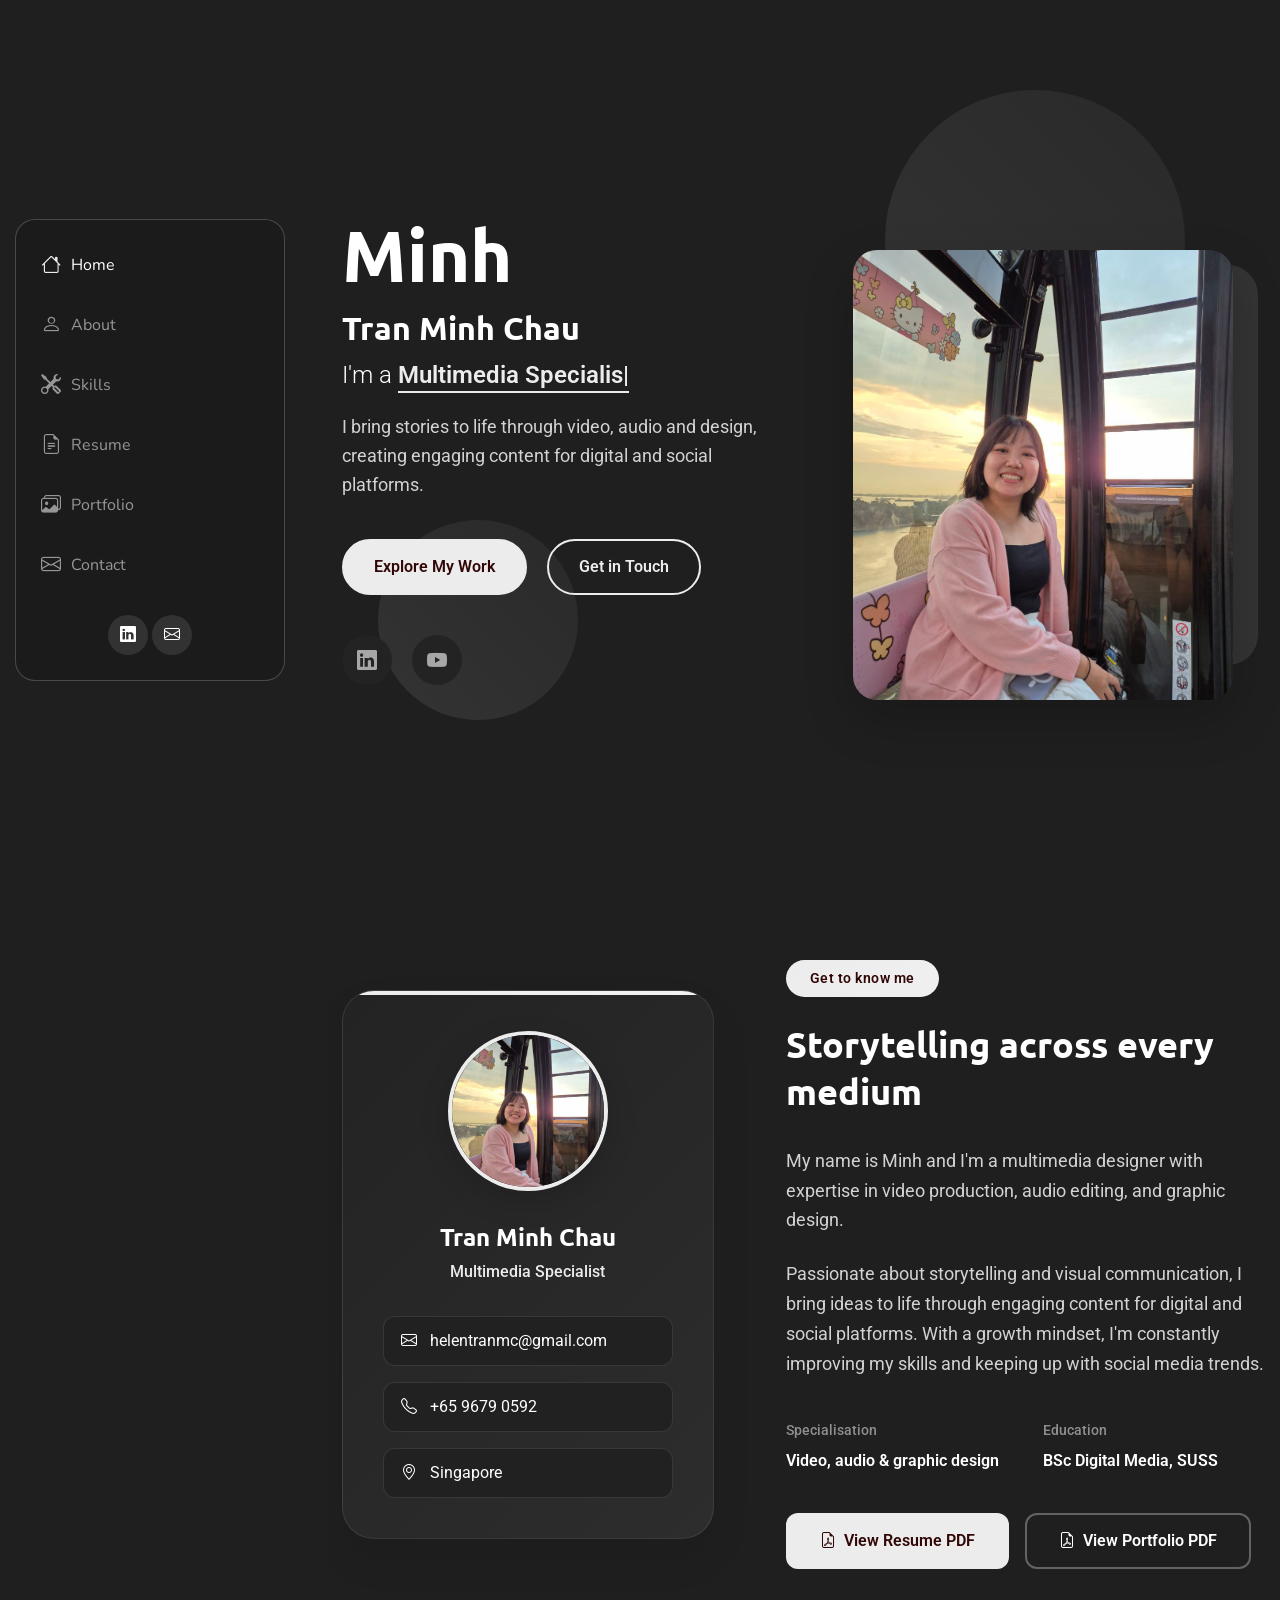
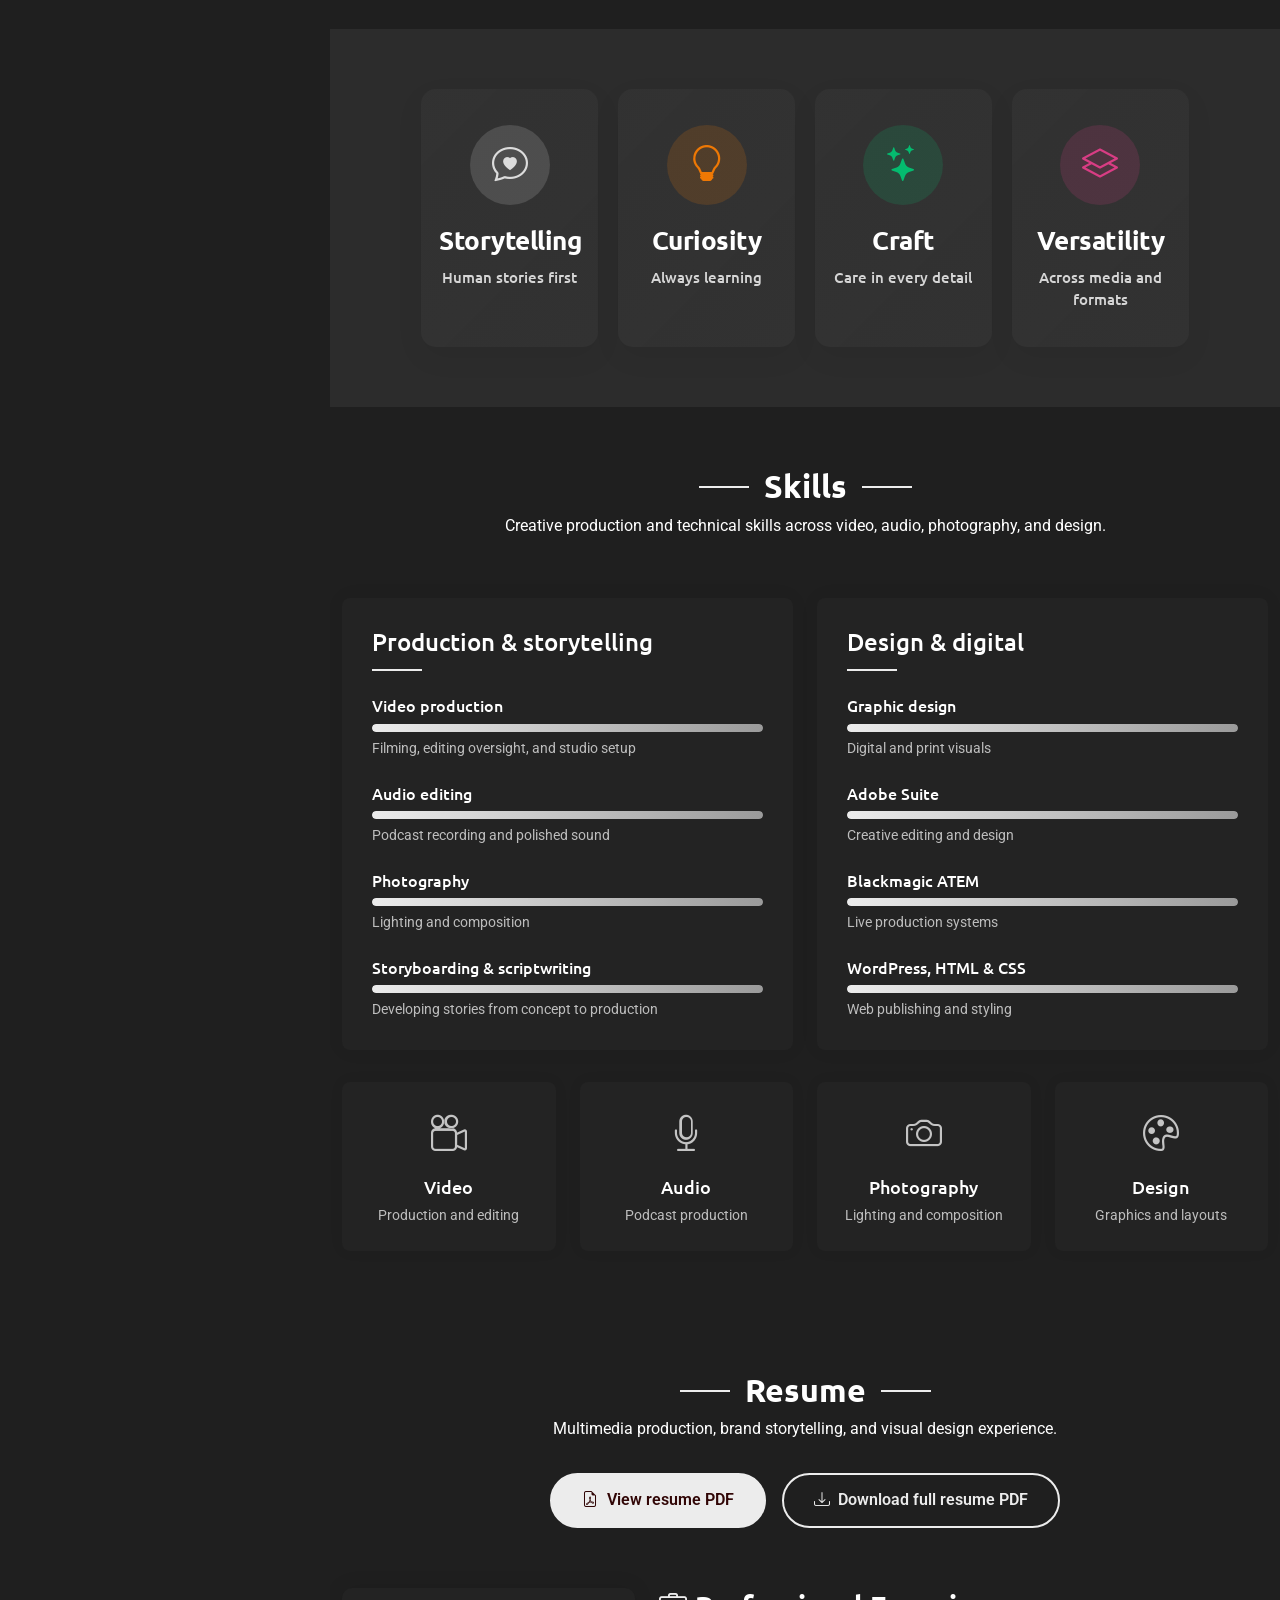
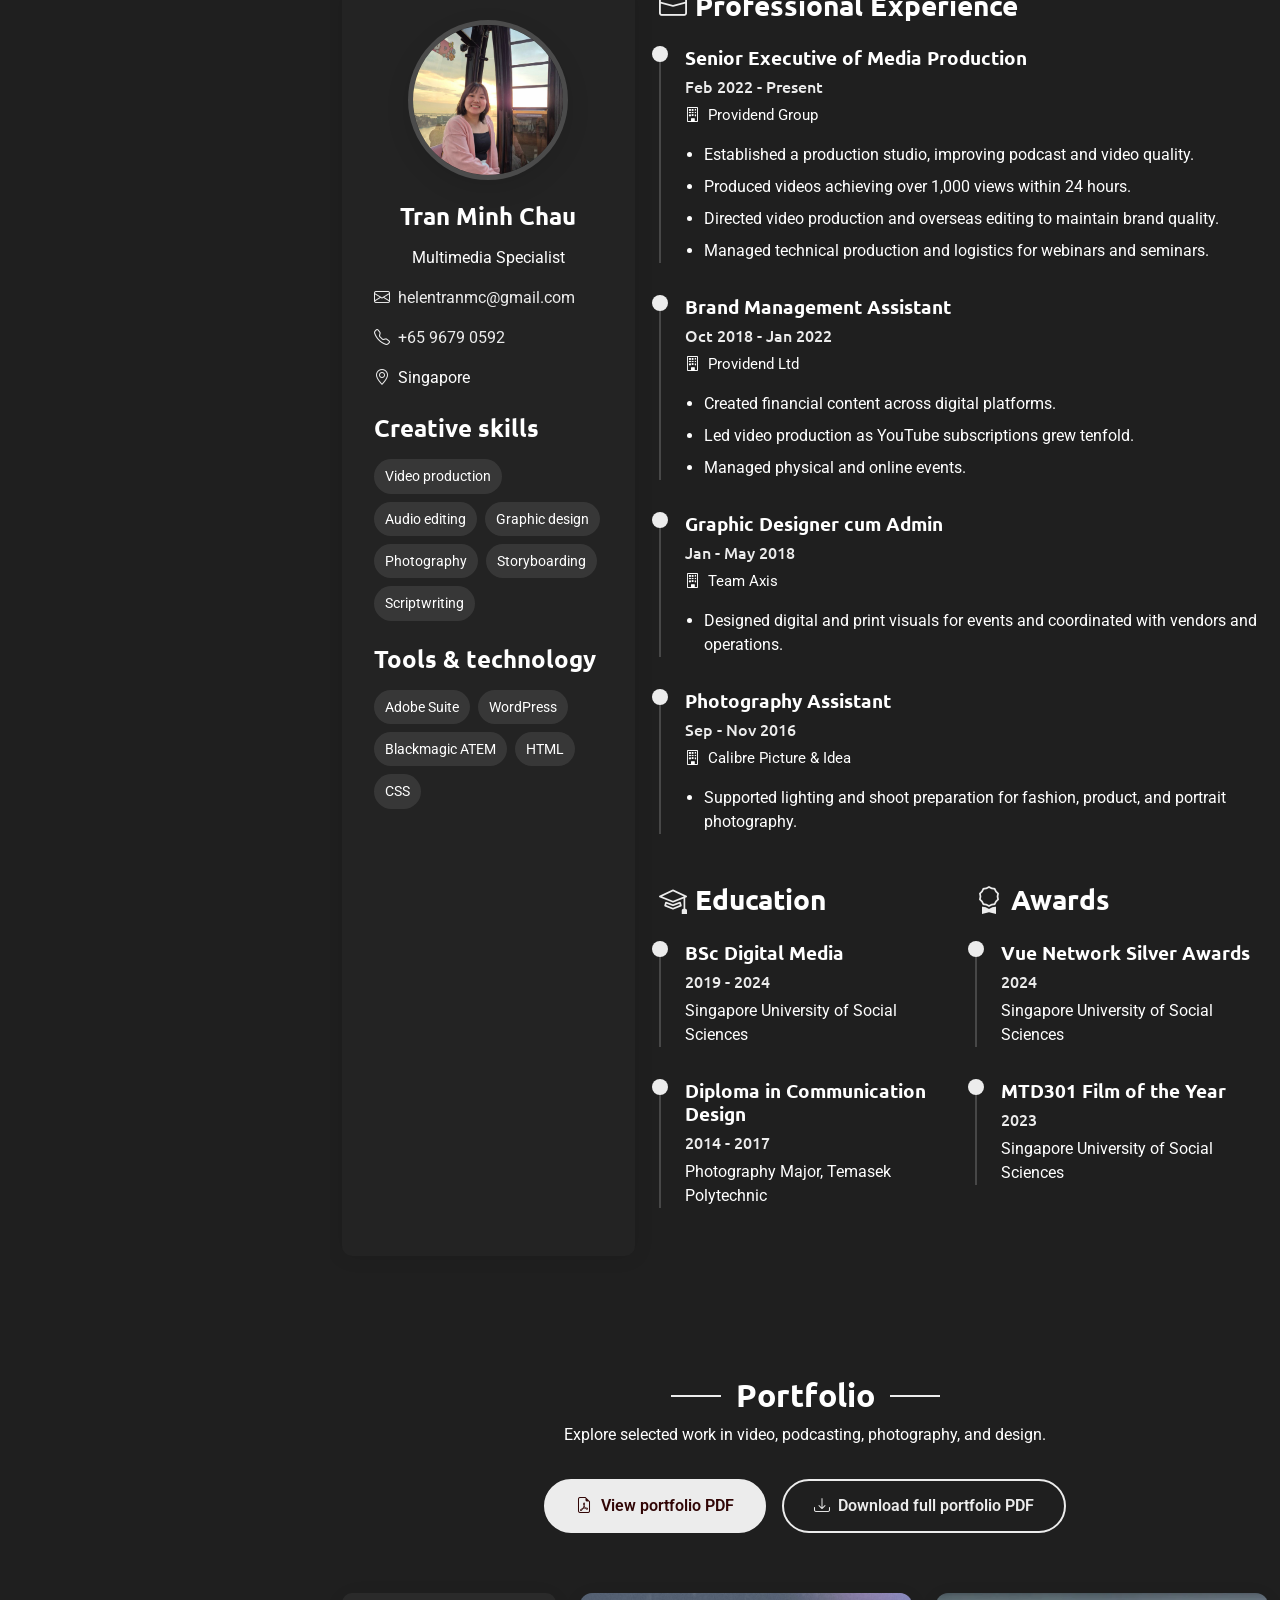
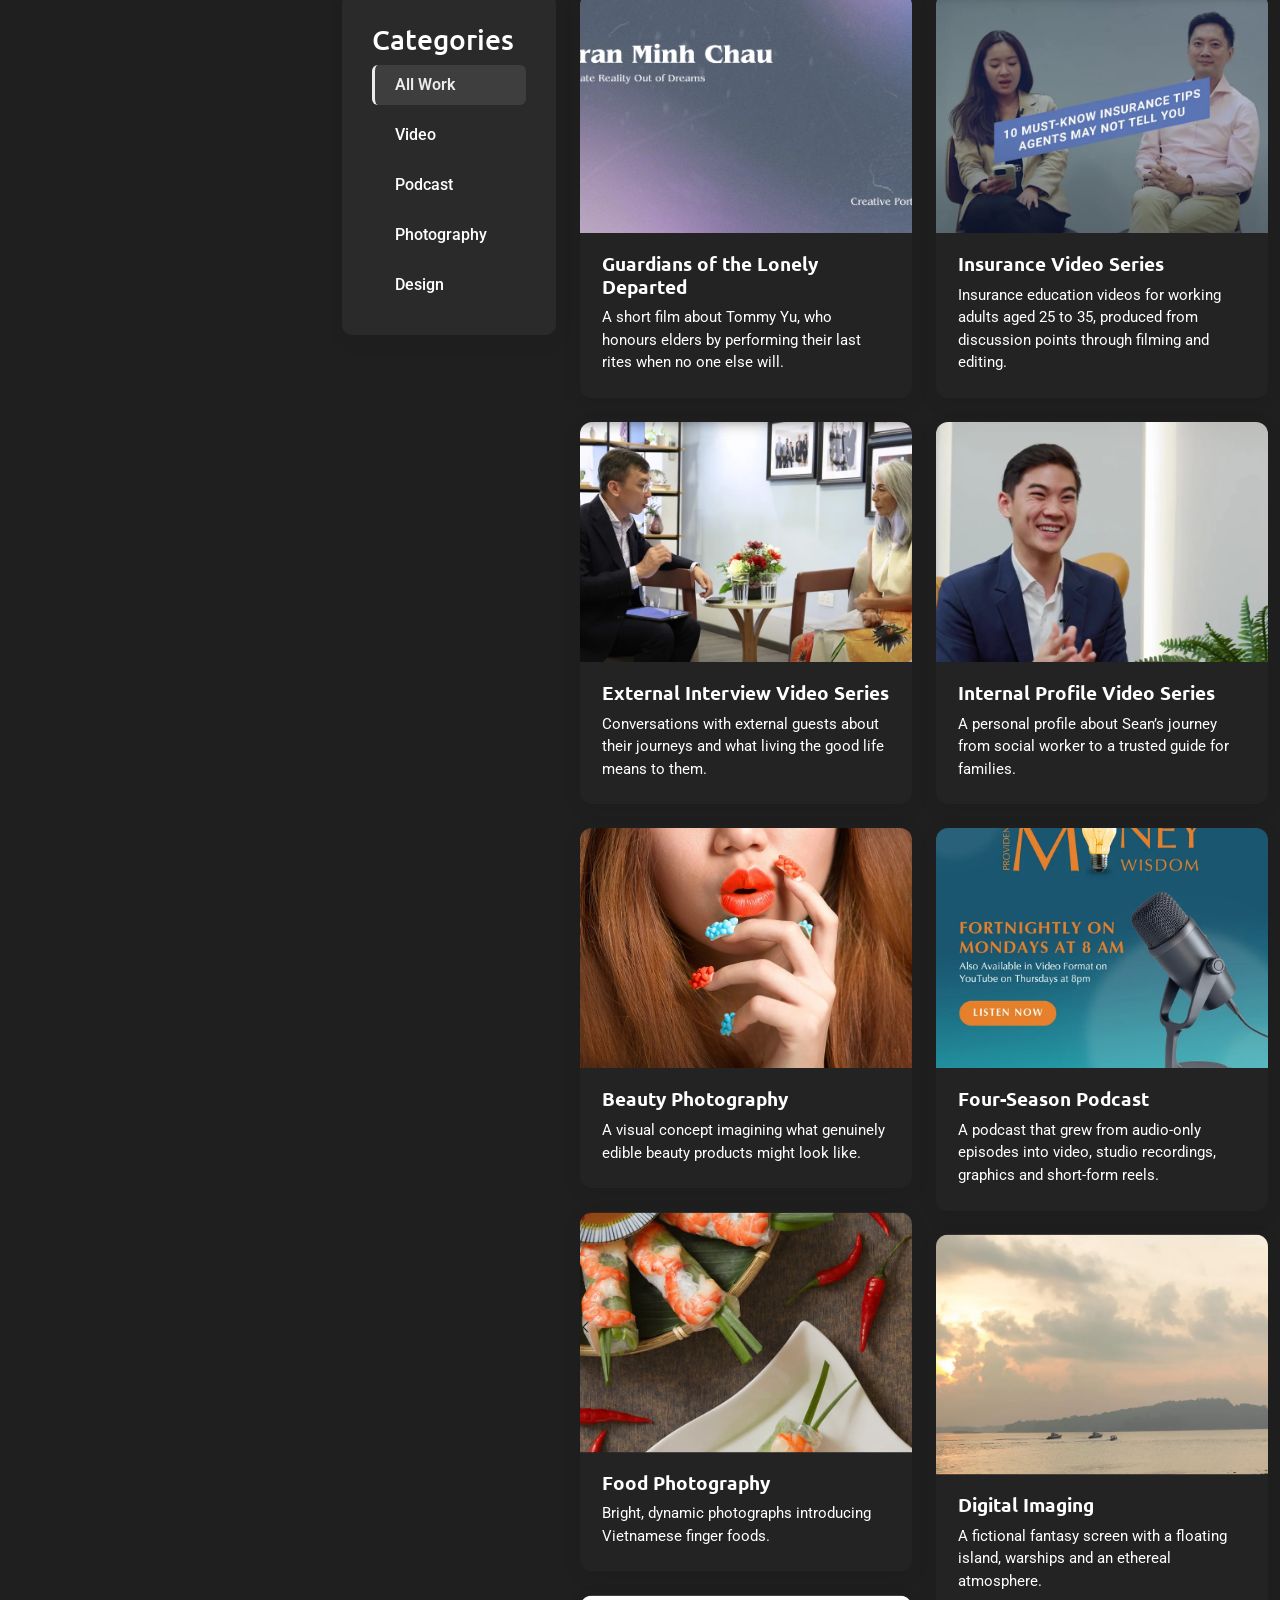
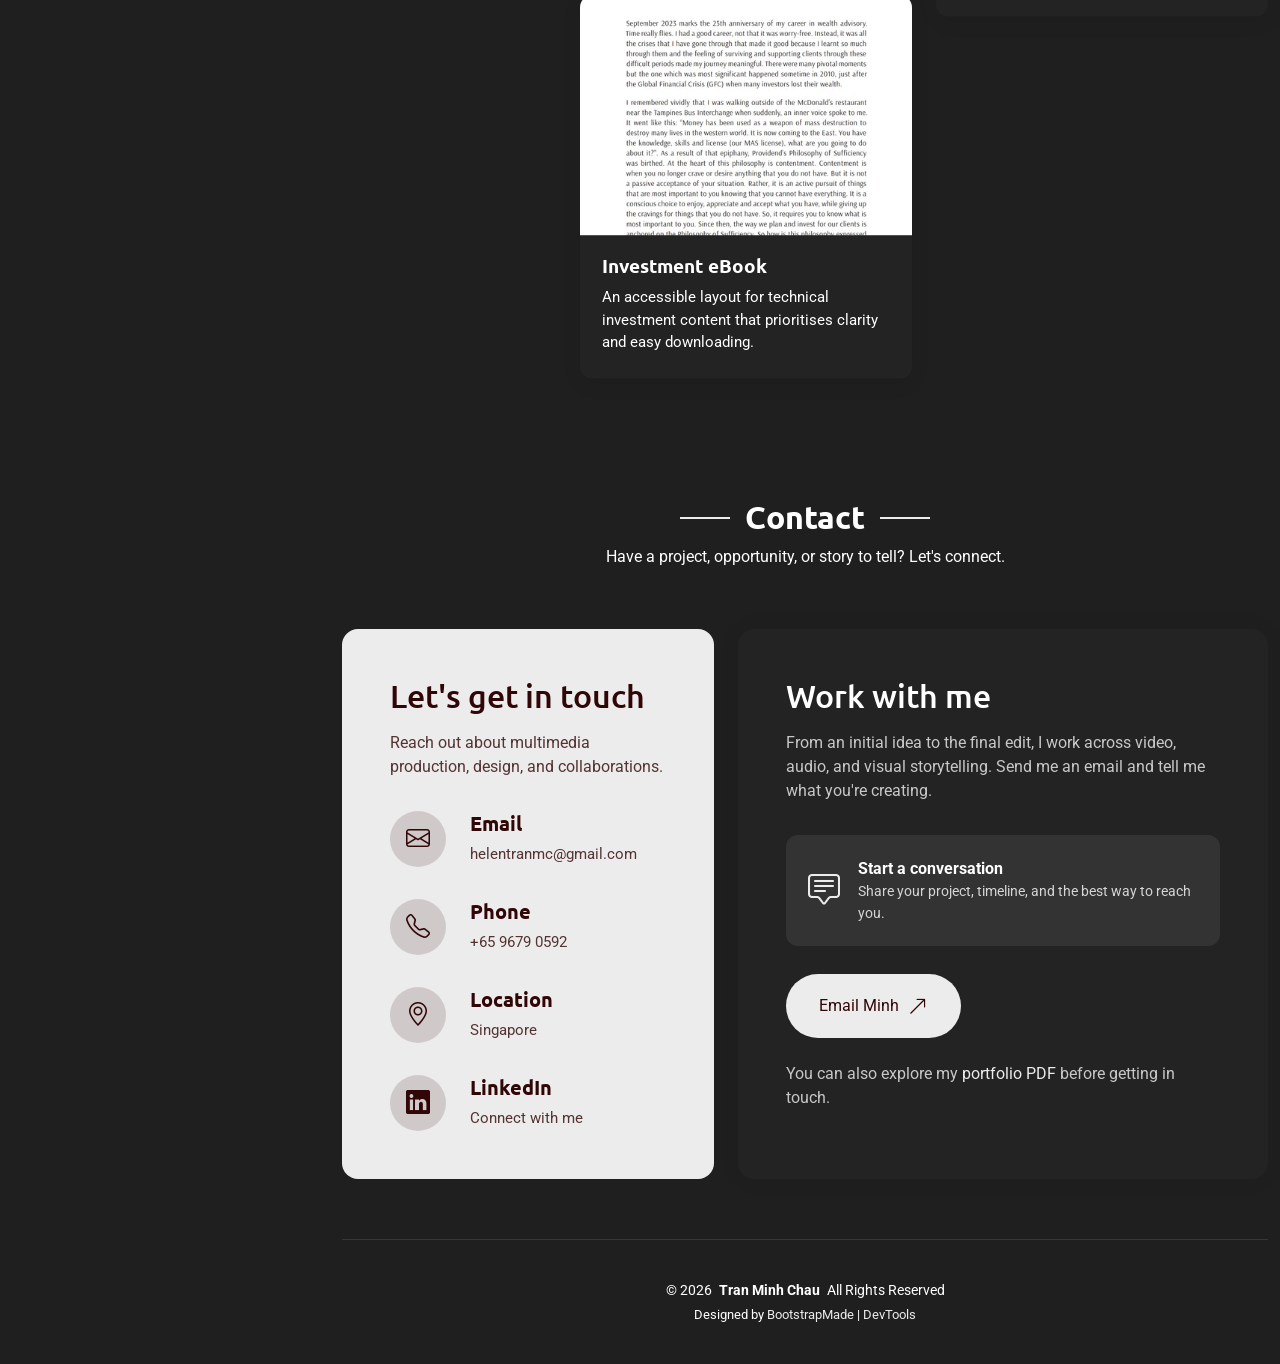
==== commit f4a0246a: "l" ====
--- a/index.html
+++ b/index.html
@@ -1,3 +1,3 @@
 <!DOCTYPE html>
 
-<html lang="en"><head><meta charset="utf-8"/><meta content="width=device-width, initial-scale=1" name="viewport"/><meta content="Tran Minh Chau — multimedia specialist in video, audio, graphic design and photography." name="description"/><title>Tran Minh Chau | Multimedia Specialist</title><link href="assets/img/favicon-mc.svg" rel="icon" type="image/svg+xml"/><link href="https://fonts.googleapis.com" rel="preconnect"/><link crossorigin="" href="https://fonts.gstatic.com" rel="preconnect"/><link href="https://fonts.googleapis.com/css2?family=Roboto:wght@300;400;500;700&amp;family=Ubuntu:wght@400;500;700&amp;family=Nunito:wght@400;600;700;800&amp;display=swap" rel="stylesheet"/><link href="assets/vendor/bootstrap/css/bootstrap.min.css" rel="stylesheet"/><link href="assets/vendor/bootstrap-icons/bootstrap-icons.css" rel="stylesheet"/><link href="assets/vendor/aos/aos.css" rel="stylesheet"/><link href="assets/vendor/glightbox/css/glightbox.min.css" rel="stylesheet"/><link href="assets/vendor/swiper/swiper-bundle.min.css" rel="stylesheet"/><link href="assets/css/main.css" rel="stylesheet"/><style>.hero-visual .profile-container{display:grid;place-items:center}.hero-monogram{position:relative;z-index:2;width:65%;aspect-ratio:1;border-radius:50%;display:grid;place-items:center;font:800 clamp(3rem,7vw,6rem)/1 Nunito,sans-serif;color:#fff;background:linear-gradient(140deg,#db6744,#142d45);box-shadow:0 25px 80px #0003}.portfolio .portfolio-content{height:100%}.portfolio .portfolio-info{padding:18px}.portfolio .portfolio-info p{margin-bottom:0}.portfolio-card{height:100%;background:var(--surface-color);border-radius:12px;overflow:hidden;box-shadow:0 8px 30px #0001}.portfolio-card img{width:100%;height:230px;object-fit:cover}.portfolio-card .portfolio-copy{padding:22px}.portfolio-card .portfolio-copy h3{font-size:1.3rem}.portfolio-card .portfolio-copy p{margin:0}.resume .resume-item ul{padding-left:20px}.contact .contact-card{padding:28px;border-radius:14px;background:var(--surface-color);height:100%;box-shadow:0 8px 30px #0001}.contact .contact-card i{font-size:2rem;color:var(--accent-color)}.contact .contact-card a{overflow-wrap:anywhere}.section .section-title p{max-width:760px;margin:auto}.hero .description{max-width:620px}</style><style>.resume .resume-side{position:sticky;top:28px}.resume .resume-initials{width:96px;height:96px;display:grid;place-items:center;border-radius:50%;margin-bottom:22px;background:color-mix(in srgb,var(--accent-color),transparent 84%);border:3px solid color-mix(in srgb,var(--accent-color),transparent 45%);font:800 2rem Nunito,sans-serif;color:var(--accent-color)}.resume .resume-side a{overflow-wrap:anywhere}.resume .resume-tags{display:flex;flex-wrap:wrap;gap:8px}.resume .resume-tags span{padding:7px 11px;border-radius:20px;background:color-mix(in srgb,var(--accent-color),transparent 90%);color:var(--heading-color);font-size:.85rem}.resume .resume-link{display:inline-flex;gap:8px;align-items:center;margin-top:28px;font-weight:700}.resume .resume-section .resume-item:last-child{margin-bottom:0}.resume .resume-section .resume-item ul{margin-bottom:0}@media(max-width:991px){.resume .resume-side{position:static}}</style><style>.contact .info-box .content a{overflow-wrap:anywhere}.contact .contact-form .contact-invite{display:flex;gap:18px;align-items:center;padding:22px;margin:28px 0;background:color-mix(in srgb,var(--accent-color),transparent 92%);border-radius:12px}.contact .contact-invite>i{font-size:2rem;color:var(--accent-color)}.contact .contact-invite strong,.contact .contact-invite span{display:block}.contact .contact-invite span{font-size:.9rem;opacity:.8}.contact .contact-form .btn{display:inline-flex;align-items:center;gap:9px}.contact .contact-form a:not(.btn){color:var(--accent-color)}</style><style>.portfolio .portfolio-project{height:100%;background:var(--surface-color);border-radius:12px;overflow:hidden;box-shadow:0 5px 20px rgba(0,0,0,.08)}.portfolio .portfolio-project .portfolio-wrap{height:240px;border-radius:0;box-shadow:none}.portfolio .portfolio-project .portfolio-wrap img{height:240px}.portfolio .portfolio-project-copy{padding:20px 22px 24px}.portfolio .portfolio-project-copy h3{font-size:1.18rem;font-weight:700;margin:0 0 8px}.portfolio .portfolio-project-copy p{margin:0;font-size:.94rem}.portfolio .portfolio-filters li:focus-visible{outline:2px solid var(--accent-color);outline-offset:2px}.portfolio .portfolio-wrap:focus-within .portfolio-info{opacity:1;transform:translateY(0)}</style><style>.hero .hero-visual .profile-container .profile-image{position:relative;z-index:2;width:min(100%,380px);height:450px;object-fit:cover;object-position:center 35%;border-radius:24px;box-shadow:0 20px 50px rgba(0,0,0,.2)}.about .profile-card .profile-header .profile-image img{object-fit:cover;object-position:center 35%}</style><style>.resume .resume-side .resume-portrait{display:block;width:160px;height:160px;object-fit:cover;object-position:center 32%;border-radius:50%;border:5px solid color-mix(in srgb,var(--accent-color),transparent 80%);margin:0 auto 22px;box-shadow:0 8px 24px rgba(0,0,0,.1)}.resume .resume-side>h3:first-of-type,.resume .resume-side>p:first-of-type{text-align:center}</style><style>.skills .skill-box p{font-size:.9rem;margin:0}.skills .skill-box h4{margin-bottom:7px}.skills .skills-category .row{align-items:stretch}.skills .skills-category .col-sm-6{display:flex}.skills .skills-category .skill-box{width:100%}</style><style>.skills .skill-box p{font-size:.9rem;margin:0}.skills .skill-box h4{margin-bottom:7px}.skills .skills-category .col-sm-6{display:flex}.skills .skills-category .skill-box{width:100%}</style><style>.skills .skill-item .progress{height:8px}.skills .skill-item .progress .progress-bar{width:100%;background:linear-gradient(90deg,var(--accent-color),color-mix(in srgb,var(--accent-color),transparent 45%));transform:scaleX(0);transform-origin:left;transition:transform 1s ease}.skills .skills-category.aos-animate .skill-item .progress-bar,.skills [data-aos].aos-animate .skill-item .progress-bar{transform:scaleX(1)}.skills .skill-item .skill-tooltip{opacity:1;transform:none;margin-top:6px}.skills .skill-box{min-height:165px}.skills .skill-box .skill-tooltip{opacity:1;transform:none}</style><style>.header .header-toggle{border:0}.navmenu a:focus-visible,.header .header-toggle:focus-visible{outline:2px solid var(--accent-color);outline-offset:2px}.header .header-container{width:100%}.header .social-links{align-self:center}</style><style>.stats .stats-item span{font-size:clamp(1.25rem,2vw,1.6rem);line-height:1.2;letter-spacing:-.02em}.stats .stats-item p{font-size:.95rem}.stats .stats-item{padding:36px 18px}</style><style>.section-title .document-actions{display:flex;justify-content:center;flex-wrap:wrap;gap:1rem;margin-top:2rem}.section-title .document-actions .btn{display:inline-flex;align-items:center;justify-content:center;gap:.55rem;padding:14px 30px;font-size:16px;font-weight:600;line-height:1.4;border-radius:50px;text-decoration:none;transition:all .3s ease;border:2px solid var(--accent-color)}.section-title .document-actions .btn.btn-primary{background-color:var(--accent-color);color:var(--contrast-color)}.section-title .document-actions .btn.btn-primary:hover{background-color:color-mix(in srgb,var(--accent-color),black 10%);transform:translateY(-2px);box-shadow:0 8px 25px color-mix(in srgb,var(--accent-color),transparent 70%)}.section-title .document-actions .btn.btn-outline{background-color:transparent;color:var(--accent-color)}.section-title .document-actions .btn.btn-outline:hover{background-color:var(--accent-color);color:var(--contrast-color);transform:translateY(-2px)}@media(max-width:575px){.section-title .document-actions .btn{width:100%;padding:12px 18px}}</style><style>.portfolio .portfolio-wrap .project-cover-link{position:absolute;inset:0;z-index:2}.portfolio .portfolio-wrap .portfolio-info{pointer-events:none}.portfolio .portfolio-wrap .portfolio-info a{pointer-events:auto}.portfolio .portfolio-project-copy h3 a{color:inherit}.portfolio .portfolio-project-copy h3 a:hover{color:var(--accent-color)}</style><style>.portfolio .portfolio-wrap .portfolio-info{background:linear-gradient(to top,rgba(0,0,0,.72) 0%,rgba(0,0,0,.45) 52%,rgba(0,0,0,.18) 100%);color:#fff}.portfolio .portfolio-wrap .portfolio-info h4,.portfolio .portfolio-wrap .portfolio-info .category{color:#fff}.portfolio .portfolio-wrap .portfolio-info .portfolio-links a{background:rgba(255,255,255,.92);color:#171717}.portfolio .portfolio-wrap .portfolio-info .portfolio-links a:hover{background:#fff;color:#171717}</style></head><body class="index-page"><header class="header dark-background d-flex flex-column justify-content-center" id="header"><button aria-controls="navmenu" aria-expanded="false" aria-label="Open navigation menu" class="header-toggle d-xl-none bi bi-list" type="button"></button><div class="header-container d-flex flex-column align-items-start"><nav class="navmenu" id="navmenu"><ul><li><a class="active" href="#hero"><i class="bi bi-house navicon"></i>Home</a></li><li><a href="#about"><i class="bi bi-person navicon"></i>About</a></li><li><a href="#skills"><i class="bi bi-tools navicon"></i>Skills</a></li><li><a href="#resume"><i class="bi bi-file-earmark-text navicon"></i>Resume</a></li><li><a href="#portfolio"><i class="bi bi-images navicon"></i>Portfolio</a></li><li><a href="#contact"><i class="bi bi-envelope navicon"></i>Contact</a></li></ul></nav><div class="social-links text-center"><a aria-label="LinkedIn" href="https://www.linkedin.com/in/minh-chau-tran-593051b8" rel="noopener noreferrer" target="_blank"><i class="bi bi-linkedin"></i></a><a aria-label="Email" href="mailto:helentranmc@gmail.com"><i class="bi bi-envelope"></i></a></div></div></header><main class="main"><section class="hero section" id="hero"><div class="background-elements"><div class="bg-circle circle-1"></div><div class="bg-circle circle-2"></div></div><div class="hero-content"><div class="container"><div class="row align-items-center"><div class="col-lg-6" data-aos="fade-right"><div class="hero-text"><h1>Minh</h1><h2>Tran Minh Chau</h2><p class="lead">I'm a <span class="typed" data-typed-items="Multimedia Specialist,Video Producer,Audio Editor,Graphic Designer,Photographer"></span></p><p class="description">I bring stories to life through video, audio and design, creating engaging content for digital and social platforms.</p><div class="hero-actions"><a class="btn btn-primary" href="#portfolio">Explore My Work</a><a class="btn btn-outline" href="#contact">Get in Touch</a></div><div class="social-links"><a aria-label="LinkedIn" href="https://www.linkedin.com/in/minh-chau-tran-593051b8" rel="noopener noreferrer" target="_blank"><i class="bi bi-linkedin"></i></a><a aria-label="YouTube short film" href="https://youtu.be/9HKj52ng6Co" rel="noopener noreferrer" target="_blank"><i class="bi bi-youtube"></i></a></div></div></div><div class="col-lg-6" data-aos="fade-left" data-aos-delay="200"><div class="hero-visual"><div class="profile-container"><div class="profile-background"></div><img alt="Tran Minh Chau smiling at sunset" class="profile-image" src="assets/img/profile/minh-portrait.png"/></div></div></div></div></div></div></section><section class="about section" id="about"><div class="container" data-aos="fade-up"><div class="row align-items-center gy-5"><div class="col-lg-5"><div class="profile-card"><div class="profile-header"><div class="profile-image"><img alt="Portrait of Tran Minh Chau" class="img-fluid" src="assets/img/profile/minh-portrait.png"/></div></div><div class="profile-content"><h3>Tran Minh Chau</h3><p class="profession">Multimedia Specialist</p><div class="contact-links"><a class="contact-item" href="mailto:helentranmc@gmail.com"><i class="bi bi-envelope"></i>helentranmc@gmail.com</a><a class="contact-item" href="tel:+6596790592"><i class="bi bi-telephone"></i>+65 9679 0592</a><span class="contact-item"><i class="bi bi-geo-alt"></i>Singapore</span></div></div></div></div><div class="col-lg-7"><div class="about-content"><div class="section-header"><span class="badge-text">Get to know me</span><h2>Storytelling across every medium</h2></div><div class="description"><p>My name is Minh and I'm a multimedia designer with expertise in video production, audio editing, and graphic design.</p><p>Passionate about storytelling and visual communication, I bring ideas to life through engaging content for digital and social platforms. With a growth mindset, I'm constantly improving my skills and keeping up with social media trends.</p></div><div class="details-grid"><div class="detail-row"><div class="detail-item"><span class="detail-label">Specialisation</span><span class="detail-value">Video, audio &amp; graphic design</span></div><div class="detail-item"><span class="detail-label">Education</span><span class="detail-value">BSc Digital Media, SUSS</span></div></div></div><div class="cta-section"><a class="btn btn-primary" href="assets/docs/Tran-Minh-Chau-Resume.pdf" rel="noopener noreferrer" target="_blank"><i class="bi bi-file-earmark-pdf"></i> View Resume PDF</a><a class="btn btn-outline" href="assets/docs/Tran-Minh-Chau-Portfolio.pdf" rel="noopener noreferrer" target="_blank"><i class="bi bi-file-earmark-pdf"></i> View Portfolio PDF</a></div></div></div></div></div></section><section class="stats section light-background" id="values"><div class="container" data-aos="fade-up"><div class="row justify-content-center"><div class="col-lg-10"><div class="stats-wrapper"><div class="stats-item" data-aos="zoom-in" data-aos-delay="100"><div class="icon-wrapper"><i class="bi bi-chat-heart"></i></div><span>Storytelling</span><p>Human stories first</p></div><div class="stats-item" data-aos="zoom-in" data-aos-delay="200"><div class="icon-wrapper"><i class="bi bi-lightbulb"></i></div><span>Curiosity</span><p>Always learning</p></div><div class="stats-item" data-aos="zoom-in" data-aos-delay="300"><div class="icon-wrapper"><i class="bi bi-stars"></i></div><span>Craft</span><p>Care in every detail</p></div><div class="stats-item" data-aos="zoom-in" data-aos-delay="400"><div class="icon-wrapper"><i class="bi bi-layers"></i></div><span>Versatility</span><p>Across media and formats</p></div></div></div></div></div></section><section class="skills section" id="skills"><div class="container section-title" data-aos="fade-up"><h2>Skills</h2><p>Creative production and technical skills across video, audio, photography, and design.</p></div><div class="container"><div class="row gy-4"><div class="col-lg-6" data-aos="fade-up" data-aos-delay="100"><div class="skills-category"><h3>Production &amp; storytelling</h3><div class="skill-item"><h4>Video production</h4><div aria-hidden="true" class="progress"><div class="progress-bar"></div></div><div class="skill-tooltip">Filming, editing oversight, and studio setup</div></div><div class="skill-item"><h4>Audio editing</h4><div aria-hidden="true" class="progress"><div class="progress-bar"></div></div><div class="skill-tooltip">Podcast recording and polished sound</div></div><div class="skill-item"><h4>Photography</h4><div aria-hidden="true" class="progress"><div class="progress-bar"></div></div><div class="skill-tooltip">Lighting and composition</div></div><div class="skill-item"><h4>Storyboarding &amp; scriptwriting</h4><div aria-hidden="true" class="progress"><div class="progress-bar"></div></div><div class="skill-tooltip">Developing stories from concept to production</div></div></div></div><div class="col-lg-6" data-aos="fade-up" data-aos-delay="200"><div class="skills-category"><h3>Design &amp; digital</h3><div class="skill-item"><h4>Graphic design</h4><div aria-hidden="true" class="progress"><div class="progress-bar"></div></div><div class="skill-tooltip">Digital and print visuals</div></div><div class="skill-item"><h4>Adobe Suite</h4><div aria-hidden="true" class="progress"><div class="progress-bar"></div></div><div class="skill-tooltip">Creative editing and design</div></div><div class="skill-item"><h4>Blackmagic ATEM</h4><div aria-hidden="true" class="progress"><div class="progress-bar"></div></div><div class="skill-tooltip">Live production systems</div></div><div class="skill-item"><h4>WordPress, HTML &amp; CSS</h4><div aria-hidden="true" class="progress"><div class="progress-bar"></div></div><div class="skill-tooltip">Web publishing and styling</div></div></div></div></div><div class="row gy-4 mt-2"><div class="col-md-3 col-sm-6" data-aos="zoom-in"><div class="skill-box"><i class="bi bi-camera-reels"></i><h4>Video</h4><div class="skill-tooltip">Production and editing</div></div></div><div class="col-md-3 col-sm-6" data-aos="zoom-in" data-aos-delay="100"><div class="skill-box"><i class="bi bi-mic"></i><h4>Audio</h4><div class="skill-tooltip">Podcast production</div></div></div><div class="col-md-3 col-sm-6" data-aos="zoom-in" data-aos-delay="200"><div class="skill-box"><i class="bi bi-camera"></i><h4>Photography</h4><div class="skill-tooltip">Lighting and composition</div></div></div><div class="col-md-3 col-sm-6" data-aos="zoom-in" data-aos-delay="300"><div class="skill-box"><i class="bi bi-palette"></i><h4>Design</h4><div class="skill-tooltip">Graphics and layouts</div></div></div></div></div></section><section class="resume section" id="resume"><div class="container section-title" data-aos="fade-up"><h2>Resume</h2><p>Multimedia production, brand storytelling, and visual design experience.</p><div class="document-actions"><a class="btn btn-primary" href="assets/docs/Tran-Minh-Chau-Resume.pdf" rel="noopener noreferrer" target="_blank"><i class="bi bi-file-earmark-pdf"></i> View resume PDF</a><a class="btn btn-outline" download="Tran-Minh-Chau-Resume.pdf" href="assets/docs/Tran-Minh-Chau-Resume.pdf" type="application/pdf"><i class="bi bi-download"></i> Download full resume PDF</a></div></div><div class="container"><div class="row gy-4"><div class="col-lg-4" data-aos="fade-up" data-aos-delay="100"><aside class="resume-side"><img alt="Portrait of Tran Minh Chau" class="resume-portrait" src="assets/img/profile/minh-portrait.png"/><h3>Tran Minh Chau</h3><p>Multimedia Specialist</p><ul class="contact-info list-unstyled"><li><i class="bi bi-envelope"></i><a href="mailto:helentranmc@gmail.com">helentranmc@gmail.com</a></li><li><i class="bi bi-telephone"></i><a href="tel:+6596790592">+65 9679 0592</a></li><li><i class="bi bi-geo-alt"></i>Singapore</li></ul><h3 class="mt-4">Creative skills</h3><div class="resume-tags"><span>Video production</span><span>Audio editing</span><span>Graphic design</span><span>Photography</span><span>Storyboarding</span><span>Scriptwriting</span></div><h3 class="mt-4">Tools &amp; technology</h3><div class="resume-tags"><span>Adobe Suite</span><span>WordPress</span><span>Blackmagic ATEM</span><span>HTML</span><span>CSS</span></div></aside></div><div class="col-lg-8" data-aos="fade-up" data-aos-delay="200"><div class="resume-section"><h3><i class="bi bi-briefcase me-2"></i>Professional Experience</h3><div class="resume-item"><h4>Senior Executive of Media Production</h4><h5>Feb 2022 - Present</h5><div class="company"><i class="bi bi-building"></i>Providend Group</div><ul><li>Established a production studio, improving podcast and video quality.</li><li>Produced videos achieving over 1,000 views within 24 hours.</li><li>Directed video production and overseas editing to maintain brand quality.</li><li>Managed technical production and logistics for webinars and seminars.</li></ul></div><div class="resume-item"><h4>Brand Management Assistant</h4><h5>Oct 2018 - Jan 2022</h5><div class="company"><i class="bi bi-building"></i>Providend Ltd</div><ul><li>Created financial content across digital platforms.</li><li>Led video production as YouTube subscriptions grew tenfold.</li><li>Managed physical and online events.</li></ul></div><div class="resume-item"><h4>Graphic Designer cum Admin</h4><h5>Jan - May 2018</h5><div class="company"><i class="bi bi-building"></i>Team Axis</div><ul><li>Designed digital and print visuals for events and coordinated with vendors and operations.</li></ul></div><div class="resume-item"><h4>Photography Assistant</h4><h5>Sep - Nov 2016</h5><div class="company"><i class="bi bi-building"></i>Calibre Picture &amp; Idea</div><ul><li>Supported lighting and shoot preparation for fashion, product, and portrait photography.</li></ul></div></div><div class="row gy-3"><div class="col-md-6"><div class="resume-section"><h3><i class="bi bi-mortarboard me-2"></i>Education</h3><div class="resume-item"><h4>BSc Digital Media</h4><h5>2019 - 2024</h5><p>Singapore University of Social Sciences</p></div><div class="resume-item"><h4>Diploma in Communication Design</h4><h5>2014 - 2017</h5><p>Photography Major, Temasek Polytechnic</p></div></div></div><div class="col-md-6"><div class="resume-section"><h3><i class="bi bi-award me-2"></i>Awards</h3><div class="resume-item"><h4>Vue Network Silver Awards</h4><h5>2024</h5><p>Singapore University of Social Sciences</p></div><div class="resume-item"><h4>MTD301 Film of the Year</h4><h5>2023</h5><p>Singapore University of Social Sciences</p></div></div></div></div></div></div></div></section><section class="portfolio section" id="portfolio"><div class="container section-title" data-aos="fade-up"><h2>Portfolio</h2><p>Explore selected work in video, podcasting, photography, and design.</p><div class="document-actions"><a class="btn btn-primary" href="assets/docs/Tran-Minh-Chau-Portfolio.pdf" rel="noopener noreferrer" target="_blank"><i class="bi bi-file-earmark-pdf"></i> View portfolio PDF</a><a class="btn btn-outline" download="Tran-Minh-Chau-Portfolio.pdf" href="assets/docs/Tran-Minh-Chau-Portfolio.pdf" type="application/pdf"><i class="bi bi-download"></i> Download full portfolio PDF</a></div></div><div class="container isotope-layout" data-default-filter="*" data-layout="masonry"><div class="row gy-4"><div class="col-lg-3 filter-sidebar" data-aos="fade-right"><div class="filters-wrapper"><h3>Categories</h3><ul class="portfolio-filters isotope-filters"><li class="filter-active" data-filter="*" role="button" tabindex="0">All Work</li><li data-filter=".filter-video" role="button" tabindex="0">Video</li><li data-filter=".filter-podcast" role="button" tabindex="0">Podcast</li><li data-filter=".filter-photography" role="button" tabindex="0">Photography</li><li data-filter=".filter-design" role="button" tabindex="0">Design</li></ul></div></div><div class="col-lg-9"><div class="row gy-4 isotope-container"><div class="col-md-6 isotope-item filter-video"><article class="portfolio-project"><div class="portfolio-wrap"><img alt="Guardians of the Lonely Departed project image" loading="eager" src="assets/img/projects/cover.png"/><a aria-label="Read about Guardians of the Lonely Departed" class="project-cover-link" href="project-guardians-of-the-lonely-departed.html"></a><div class="portfolio-info"><div class="content"><span class="category">Short film</span><h4>Guardians of the Lonely Departed</h4><div class="portfolio-links"><a aria-label="Read about Guardians of the Lonely Departed" href="project-guardians-of-the-lonely-departed.html"><i class="bi bi-arrow-up-right"></i></a></div></div></div></div><div class="portfolio-project-copy"><h3><a href="project-guardians-of-the-lonely-departed.html">Guardians of the Lonely Departed</a></h3><p>A short film about Tommy Yu, who honours elders by performing their last rites when no one else will.</p></div></article></div><div class="col-md-6 isotope-item filter-video"><article class="portfolio-project"><div class="portfolio-wrap"><img alt="Insurance Video Series project image" loading="eager" src="assets/img/projects/details/insurance-1.webp"/><a aria-label="Read about Insurance Video Series" class="project-cover-link" href="project-insurance-video-series.html"></a><div class="portfolio-info"><div class="content"><span class="category">Video production</span><h4>Insurance Video Series</h4><div class="portfolio-links"><a aria-label="Read about Insurance Video Series" href="project-insurance-video-series.html"><i class="bi bi-arrow-up-right"></i></a></div></div></div></div><div class="portfolio-project-copy"><h3><a href="project-insurance-video-series.html">Insurance Video Series</a></h3><p>Insurance education videos for working adults aged 25 to 35, produced from discussion points through filming and editing.</p></div></article></div><div class="col-md-6 isotope-item filter-video"><article class="portfolio-project"><div class="portfolio-wrap"><img alt="Sean speaking in the interview video" loading="eager" src="assets/img/projects/details/sean-1.webp"/><a aria-label="Read about Internal Profile Video Series" class="project-cover-link" href="project-story-of-sean.html"></a><div class="portfolio-info"><div class="content"><span class="category">Profile film</span><h4>Video Production</h4><div class="portfolio-links"><a aria-label="Read about Internal Profile Video Series" href="project-story-of-sean.html"><i class="bi bi-arrow-up-right"></i></a></div></div></div></div><div class="portfolio-project-copy"><h3><a href="project-story-of-sean.html">Internal Profile Video Series</a></h3><p>A personal profile about Sean’s journey from social worker to a trusted guide for families.</p></div></article></div><div class="col-md-6 isotope-item filter-video"><article class="portfolio-project"><div class="portfolio-wrap"><img alt="External Interview Video Series project image" loading="eager" src="assets/img/projects/details/interview-1.webp"/><a aria-label="Read about External Interview Video Series" class="project-cover-link" href="project-external-interview-video-series.html"></a><div class="portfolio-info"><div class="content"><span class="category">Video production</span><h4>External Interview Video Series</h4><div class="portfolio-links"><a aria-label="Read about External Interview Video Series" href="project-external-interview-video-series.html"><i class="bi bi-arrow-up-right"></i></a></div></div></div></div><div class="portfolio-project-copy"><h3><a href="project-external-interview-video-series.html">External Interview Video Series</a></h3><p>Conversations with external guests about their journeys and what living the good life means to them.</p></div></article></div><div class="col-md-6 isotope-item filter-podcast"><article class="portfolio-project"><div class="portfolio-wrap"><img alt="Four-Season Podcast project image" loading="eager" src="assets/img/projects/details/podcast-art.webp"/><a aria-label="Read about Four-Season Podcast" class="project-cover-link" href="project-four-season-podcast.html"></a><div class="portfolio-info"><div class="content"><span class="category">Podcast / audio and video</span><h4>Four-Season Podcast</h4><div class="portfolio-links"><a aria-label="Read about Four-Season Podcast" href="project-four-season-podcast.html"><i class="bi bi-arrow-up-right"></i></a></div></div></div></div><div class="portfolio-project-copy"><h3><a href="project-four-season-podcast.html">Four-Season Podcast</a></h3><p>A podcast that grew from audio-only episodes into video, studio recordings, graphics and short-form reels.</p></div></article></div><div class="col-md-6 isotope-item filter-photography"><article class="portfolio-project"><div class="portfolio-wrap"><img alt="Beauty Photography project image" loading="eager" src="assets/img/projects/details/beauty-1.webp"/><a aria-label="Read about Beauty Photography" class="project-cover-link" href="project-beauty-photography.html"></a><div class="portfolio-info"><div class="content"><span class="category">Photography</span><h4>Beauty Photography</h4><div class="portfolio-links"><a aria-label="Read about Beauty Photography" href="project-beauty-photography.html"><i class="bi bi-arrow-up-right"></i></a></div></div></div></div><div class="portfolio-project-copy"><h3><a href="project-beauty-photography.html">Beauty Photography</a></h3><p>A visual concept imagining what genuinely edible beauty products might look like.</p></div></article></div><div class="col-md-6 isotope-item filter-photography"><article class="portfolio-project"><div class="portfolio-wrap"><img alt="Food Photography project image" loading="eager" src="assets/img/projects/details/food-1.webp"/><a aria-label="Read about Food Photography" class="project-cover-link" href="project-food-photography.html"></a><div class="portfolio-info"><div class="content"><span class="category">Photography</span><h4>Food Photography</h4><div class="portfolio-links"><a aria-label="Read about Food Photography" href="project-food-photography.html"><i class="bi bi-arrow-up-right"></i></a></div></div></div></div><div class="portfolio-project-copy"><h3><a href="project-food-photography.html">Food Photography</a></h3><p>Bright, dynamic photographs introducing Vietnamese finger foods.</p></div></article></div><div class="col-md-6 isotope-item filter-design filter-photography"><article class="portfolio-project"><div class="portfolio-wrap"><img alt="Digital Imaging project image" loading="eager" src="assets/img/projects/details/digital-before.webp"/><a aria-label="Read about Digital Imaging" class="project-cover-link" href="project-digital-imaging.html"></a><div class="portfolio-info"><div class="content"><span class="category">Digital imaging</span><h4>Digital Imaging</h4><div class="portfolio-links"><a aria-label="Read about Digital Imaging" href="project-digital-imaging.html"><i class="bi bi-arrow-up-right"></i></a></div></div></div></div><div class="portfolio-project-copy"><h3><a href="project-digital-imaging.html">Digital Imaging</a></h3><p>A fictional fantasy screen with a floating island, warships and an ethereal atmosphere.</p></div></article></div><div class="col-md-6 isotope-item filter-design"><article class="portfolio-project"><div class="portfolio-wrap"><img alt="Investment eBook project image" loading="eager" src="assets/img/projects/details/ebook-page-1.webp"/><a aria-label="Read about Investment eBook" class="project-cover-link" href="project-investment-ebook.html"></a><div class="portfolio-info"><div class="content"><span class="category">Book layout and design</span><h4>Investment eBook</h4><div class="portfolio-links"><a aria-label="Read about Investment eBook" href="project-investment-ebook.html"><i class="bi bi-arrow-up-right"></i></a></div></div></div></div><div class="portfolio-project-copy"><h3><a href="project-investment-ebook.html">Investment eBook</a></h3><p>An accessible layout for technical investment content that prioritises clarity and easy downloading.</p></div></article></div></div></div></div></div></section><section class="contact section" id="contact"><div class="container section-title" data-aos="fade-up"><h2>Contact</h2><p>Have a project, opportunity, or story to tell? Let's connect.</p></div><div class="container"><div class="row gy-4"><div class="col-lg-5" data-aos="fade-right"><div class="info-box"><h3>Let's get in touch</h3><p>Reach out about multimedia production, design, and collaborations.</p><div class="info-item"><div class="icon-box"><i class="bi bi-envelope"></i></div><div class="content"><h4>Email</h4><p><a href="mailto:helentranmc@gmail.com">helentranmc@gmail.com</a></p></div></div><div class="info-item"><div class="icon-box"><i class="bi bi-telephone"></i></div><div class="content"><h4>Phone</h4><p><a href="tel:+6596790592">+65 9679 0592</a></p></div></div><div class="info-item"><div class="icon-box"><i class="bi bi-geo-alt"></i></div><div class="content"><h4>Location</h4><p>Singapore</p></div></div><div class="info-item"><div class="icon-box"><i class="bi bi-linkedin"></i></div><div class="content"><h4>LinkedIn</h4><p><a href="https://www.linkedin.com/in/minh-chau-tran-593051b8" rel="noopener noreferrer" target="_blank">Connect with me</a></p></div></div></div></div><div class="col-lg-7" data-aos="fade-left" data-aos-delay="100"><div class="contact-form"><h3>Work with me</h3><p>From an initial idea to the final edit, I work across video, audio, and visual storytelling. Send me an email and tell me what you're creating.</p><div class="contact-invite"><i class="bi bi-chat-square-text"></i><div><strong>Start a conversation</strong><span>Share your project, timeline, and the best way to reach you.</span></div></div><a class="btn" href="mailto:helentranmc@gmail.com?subject=Project%20enquiry">Email Minh <i class="bi bi-arrow-up-right"></i></a><p class="mt-4 mb-0">You can also explore my <a href="assets/docs/Tran-Minh-Chau-Portfolio.pdf" rel="noopener noreferrer" target="_blank">portfolio PDF</a> before getting in touch.</p></div></div></div></div></section></main><footer class="footer position-relative" id="footer"><div class="container"><div class="copyright text-center"><p>© <span id="year"></span> <strong class="px-1 sitename">Tran Minh Chau</strong> <span>All Rights Reserved</span></p></div><div class="credits">Designed by <a href="https://bootstrapmade.com/" rel="noopener noreferrer" target="_blank">BootstrapMade</a> | <a href="https://bootstrapmade.com/tools/" rel="noopener noreferrer" target="_blank">DevTools</a></div></div></footer><a class="scroll-top d-flex align-items-center justify-content-center" href="#" id="scroll-top"><i class="bi bi-arrow-up-short"></i></a><div id="preloader"></div><script src="assets/vendor/bootstrap/js/bootstrap.bundle.min.js"></script><script src="assets/vendor/aos/aos.js"></script><script src="assets/vendor/typed.js/typed.umd.js"></script><script src="assets/vendor/purecounter/purecounter_vanilla.js"></script><script src="assets/vendor/waypoints/noframework.waypoints.js"></script><script src="assets/vendor/glightbox/js/glightbox.min.js"></script><script src="assets/vendor/imagesloaded/imagesloaded.pkgd.min.js"></script><script src="assets/vendor/isotope-layout/isotope.pkgd.min.js"></script><script src="assets/vendor/swiper/swiper-bundle.min.js"></script><script src="assets/js/main.js"></script><script>document.getElementById('year').textContent=new Date().getFullYear()</script><script>document.querySelectorAll('.portfolio-filters li').forEach(function(tab){tab.addEventListener('keydown',function(event){if(event.key==='Enter'||event.key===' '){event.preventDefault();tab.click()}})})</script></body></html>
+<html lang="en"><head><meta charset="utf-8"/><meta content="width=device-width, initial-scale=1" name="viewport"/><meta content="Tran Minh Chau — multimedia specialist in video, audio, graphic design and photography." name="description"/><title>Tran Minh Chau | Multimedia Specialist</title><link href="assets/img/favicon-mc.svg" rel="icon" type="image/svg+xml"/><link href="https://fonts.googleapis.com" rel="preconnect"/><link crossorigin="" href="https://fonts.gstatic.com" rel="preconnect"/><link href="https://fonts.googleapis.com/css2?family=Roboto:wght@300;400;500;700&amp;family=Ubuntu:wght@400;500;700&amp;family=Nunito:wght@400;600;700;800&amp;display=swap" rel="stylesheet"/><link href="assets/vendor/bootstrap/css/bootstrap.min.css" rel="stylesheet"/><link href="assets/vendor/bootstrap-icons/bootstrap-icons.css" rel="stylesheet"/><link href="assets/vendor/aos/aos.css" rel="stylesheet"/><link href="assets/vendor/glightbox/css/glightbox.min.css" rel="stylesheet"/><link href="assets/vendor/swiper/swiper-bundle.min.css" rel="stylesheet"/><link href="assets/css/main.css" rel="stylesheet"/><style>.hero-visual .profile-container{display:grid;place-items:center}.hero-monogram{position:relative;z-index:2;width:65%;aspect-ratio:1;border-radius:50%;display:grid;place-items:center;font:800 clamp(3rem,7vw,6rem)/1 Nunito,sans-serif;color:#fff;background:linear-gradient(140deg,#db6744,#142d45);box-shadow:0 25px 80px #0003}.portfolio .portfolio-content{height:100%}.portfolio .portfolio-info{padding:18px}.portfolio .portfolio-info p{margin-bottom:0}.portfolio-card{height:100%;background:var(--surface-color);border-radius:12px;overflow:hidden;box-shadow:0 8px 30px #0001}.portfolio-card img{width:100%;height:230px;object-fit:cover}.portfolio-card .portfolio-copy{padding:22px}.portfolio-card .portfolio-copy h3{font-size:1.3rem}.portfolio-card .portfolio-copy p{margin:0}.resume .resume-item ul{padding-left:20px}.contact .contact-card{padding:28px;border-radius:14px;background:var(--surface-color);height:100%;box-shadow:0 8px 30px #0001}.contact .contact-card i{font-size:2rem;color:var(--accent-color)}.contact .contact-card a{overflow-wrap:anywhere}.section .section-title p{max-width:760px;margin:auto}.hero .description{max-width:620px}</style><style>.resume .resume-side{position:sticky;top:28px}.resume .resume-initials{width:96px;height:96px;display:grid;place-items:center;border-radius:50%;margin-bottom:22px;background:color-mix(in srgb,var(--accent-color),transparent 84%);border:3px solid color-mix(in srgb,var(--accent-color),transparent 45%);font:800 2rem Nunito,sans-serif;color:var(--accent-color)}.resume .resume-side a{overflow-wrap:anywhere}.resume .resume-tags{display:flex;flex-wrap:wrap;gap:8px}.resume .resume-tags span{padding:7px 11px;border-radius:20px;background:color-mix(in srgb,var(--accent-color),transparent 90%);color:var(--heading-color);font-size:.85rem}.resume .resume-link{display:inline-flex;gap:8px;align-items:center;margin-top:28px;font-weight:700}.resume .resume-section .resume-item:last-child{margin-bottom:0}.resume .resume-section .resume-item ul{margin-bottom:0}@media(max-width:991px){.resume .resume-side{position:static}}</style><style>.contact .info-box .content a{overflow-wrap:anywhere}.contact .contact-form .contact-invite{display:flex;gap:18px;align-items:center;padding:22px;margin:28px 0;background:color-mix(in srgb,var(--accent-color),transparent 92%);border-radius:12px}.contact .contact-invite>i{font-size:2rem;color:var(--accent-color)}.contact .contact-invite strong,.contact .contact-invite span{display:block}.contact .contact-invite span{font-size:.9rem;opacity:.8}.contact .contact-form .btn{display:inline-flex;align-items:center;gap:9px}.contact .contact-form a:not(.btn){color:var(--accent-color)}</style><style>.portfolio .portfolio-project{height:100%;background:var(--surface-color);border-radius:12px;overflow:hidden;box-shadow:0 5px 20px rgba(0,0,0,.08)}.portfolio .portfolio-project .portfolio-wrap{height:240px;border-radius:0;box-shadow:none}.portfolio .portfolio-project .portfolio-wrap img{height:240px}.portfolio .portfolio-project-copy{padding:20px 22px 24px}.portfolio .portfolio-project-copy h3{font-size:1.18rem;font-weight:700;margin:0 0 8px}.portfolio .portfolio-project-copy p{margin:0;font-size:.94rem}.portfolio .portfolio-filters li:focus-visible{outline:2px solid var(--accent-color);outline-offset:2px}.portfolio .portfolio-wrap:focus-within .portfolio-info{opacity:1;transform:translateY(0)}</style><style>.hero .hero-visual .profile-container .profile-image{position:relative;z-index:2;width:min(100%,380px);height:450px;object-fit:cover;object-position:center 35%;border-radius:24px;box-shadow:0 20px 50px rgba(0,0,0,.2)}.about .profile-card .profile-header .profile-image img{object-fit:cover;object-position:center 35%}</style><style>.resume .resume-side .resume-portrait{display:block;width:160px;height:160px;object-fit:cover;object-position:center 32%;border-radius:50%;border:5px solid color-mix(in srgb,var(--accent-color),transparent 80%);margin:0 auto 22px;box-shadow:0 8px 24px rgba(0,0,0,.1)}.resume .resume-side>h3:first-of-type,.resume .resume-side>p:first-of-type{text-align:center}</style><style>.skills .skill-box p{font-size:.9rem;margin:0}.skills .skill-box h4{margin-bottom:7px}.skills .skills-category .row{align-items:stretch}.skills .skills-category .col-sm-6{display:flex}.skills .skills-category .skill-box{width:100%}</style><style>.skills .skill-box p{font-size:.9rem;margin:0}.skills .skill-box h4{margin-bottom:7px}.skills .skills-category .col-sm-6{display:flex}.skills .skills-category .skill-box{width:100%}</style><style>.skills .skill-item .progress{height:8px}.skills .skill-item .progress .progress-bar{width:100%;background:linear-gradient(90deg,var(--accent-color),color-mix(in srgb,var(--accent-color),transparent 45%));transform:scaleX(0);transform-origin:left;transition:transform 1s ease}.skills .skills-category.aos-animate .skill-item .progress-bar,.skills [data-aos].aos-animate .skill-item .progress-bar{transform:scaleX(1)}.skills .skill-item .skill-tooltip{opacity:1;transform:none;margin-top:6px}.skills .skill-box{min-height:165px}.skills .skill-box .skill-tooltip{opacity:1;transform:none}</style><style>.header .header-toggle{border:0}.navmenu a:focus-visible,.header .header-toggle:focus-visible{outline:2px solid var(--accent-color);outline-offset:2px}.header .header-container{width:100%}.header .social-links{align-self:center}</style><style>.stats .stats-item span{font-size:clamp(1.25rem,2vw,1.6rem);line-height:1.2;letter-spacing:-.02em}.stats .stats-item p{font-size:.95rem}.stats .stats-item{padding:36px 18px}</style><style>.section-title .document-actions{display:flex;justify-content:center;flex-wrap:wrap;gap:1rem;margin-top:2rem}.section-title .document-actions .btn{display:inline-flex;align-items:center;justify-content:center;gap:.55rem;padding:14px 30px;font-size:16px;font-weight:600;line-height:1.4;border-radius:50px;text-decoration:none;transition:all .3s ease;border:2px solid var(--accent-color)}.section-title .document-actions .btn.btn-primary{background-color:var(--accent-color);color:var(--contrast-color)}.section-title .document-actions .btn.btn-primary:hover{background-color:color-mix(in srgb,var(--accent-color),black 10%);transform:translateY(-2px);box-shadow:0 8px 25px color-mix(in srgb,var(--accent-color),transparent 70%)}.section-title .document-actions .btn.btn-outline{background-color:transparent;color:var(--accent-color)}.section-title .document-actions .btn.btn-outline:hover{background-color:var(--accent-color);color:var(--contrast-color);transform:translateY(-2px)}@media(max-width:575px){.section-title .document-actions .btn{width:100%;padding:12px 18px}}</style><style>.portfolio .portfolio-wrap .project-cover-link{position:absolute;inset:0;z-index:2}.portfolio .portfolio-wrap .portfolio-info{pointer-events:none}.portfolio .portfolio-wrap .portfolio-info a{pointer-events:auto}.portfolio .portfolio-project-copy h3 a{color:inherit}.portfolio .portfolio-project-copy h3 a:hover{color:var(--accent-color)}</style><style>.portfolio .portfolio-wrap .portfolio-info{background:linear-gradient(to top,rgba(0,0,0,.72) 0%,rgba(0,0,0,.45) 52%,rgba(0,0,0,.18) 100%);color:#fff}.portfolio .portfolio-wrap .portfolio-info h4,.portfolio .portfolio-wrap .portfolio-info .category{color:#fff}.portfolio .portfolio-wrap .portfolio-info .portfolio-links a{background:rgba(255,255,255,.92);color:#171717}.portfolio .portfolio-wrap .portfolio-info .portfolio-links a:hover{background:#fff;color:#171717}</style></head><body class="index-page"><header class="header dark-background d-flex flex-column justify-content-center" id="header"><button aria-controls="navmenu" aria-expanded="false" aria-label="Open navigation menu" class="header-toggle d-xl-none bi bi-list" type="button"></button><div class="header-container d-flex flex-column align-items-start"><nav class="navmenu" id="navmenu"><ul><li><a class="active" href="#hero"><i class="bi bi-house navicon"></i>Home</a></li><li><a href="#about"><i class="bi bi-person navicon"></i>About</a></li><li><a href="#skills"><i class="bi bi-tools navicon"></i>Skills</a></li><li><a href="#resume"><i class="bi bi-file-earmark-text navicon"></i>Resume</a></li><li><a href="#portfolio"><i class="bi bi-images navicon"></i>Portfolio</a></li><li><a href="#contact"><i class="bi bi-envelope navicon"></i>Contact</a></li></ul></nav><div class="social-links text-center"><a aria-label="LinkedIn" href="https://www.linkedin.com/in/minh-chau-tran-593051b8" rel="noopener noreferrer" target="_blank"><i class="bi bi-linkedin"></i></a><a aria-label="Email" href="mailto:helentranmc@gmail.com"><i class="bi bi-envelope"></i></a></div></div></header><main class="main"><section class="hero section" id="hero"><div class="background-elements"><div class="bg-circle circle-1"></div><div class="bg-circle circle-2"></div></div><div class="hero-content"><div class="container"><div class="row align-items-center"><div class="col-lg-6" data-aos="fade-right"><div class="hero-text"><h1>Minh</h1><h2>Tran Minh Chau</h2><p class="lead">I'm a <span class="typed" data-typed-items="Multimedia Specialist,Video Producer,Audio Editor,Graphic Designer,Photographer"></span></p><p class="description">I bring stories to life through video, audio and design, creating engaging content for digital and social platforms.</p><div class="hero-actions"><a class="btn btn-primary" href="#portfolio">Explore My Work</a><a class="btn btn-outline" href="#contact">Get in Touch</a></div><div class="social-links"><a aria-label="LinkedIn" href="https://www.linkedin.com/in/minh-chau-tran-593051b8" rel="noopener noreferrer" target="_blank"><i class="bi bi-linkedin"></i></a><a aria-label="YouTube short film" href="https://youtu.be/9HKj52ng6Co" rel="noopener noreferrer" target="_blank"><i class="bi bi-youtube"></i></a></div></div></div><div class="col-lg-6" data-aos="fade-left" data-aos-delay="200"><div class="hero-visual"><div class="profile-container"><div class="profile-background"></div><img alt="Tran Minh Chau smiling at sunset" class="profile-image" src="assets/img/profile/minh-portrait.png"/></div></div></div></div></div></div></section><section class="about section" id="about"><div class="container" data-aos="fade-up"><div class="row align-items-center gy-5"><div class="col-lg-5"><div class="profile-card"><div class="profile-header"><div class="profile-image"><img alt="Portrait of Tran Minh Chau" class="img-fluid" src="assets/img/profile/minh-portrait.png"/></div></div><div class="profile-content"><h3>Tran Minh Chau</h3><p class="profession">Multimedia Specialist</p><div class="contact-links"><a class="contact-item" href="mailto:helentranmc@gmail.com"><i class="bi bi-envelope"></i>helentranmc@gmail.com</a><a class="contact-item" href="tel:+6596790592"><i class="bi bi-telephone"></i>+65 9679 0592</a><span class="contact-item"><i class="bi bi-geo-alt"></i>Singapore</span></div></div></div></div><div class="col-lg-7"><div class="about-content"><div class="section-header"><span class="badge-text">Get to know me</span><h2>Storytelling across every medium</h2></div><div class="description"><p>My name is Minh and I'm a multimedia designer with expertise in video production, audio editing, and graphic design.</p><p>Passionate about storytelling and visual communication, I bring ideas to life through engaging content for digital and social platforms. With a growth mindset, I'm constantly improving my skills and keeping up with social media trends.</p></div><div class="details-grid"><div class="detail-row"><div class="detail-item"><span class="detail-label">Specialisation</span><span class="detail-value">Video, audio &amp; graphic design</span></div><div class="detail-item"><span class="detail-label">Education</span><span class="detail-value">BSc Digital Media, SUSS</span></div></div></div><div class="cta-section"><a class="btn btn-primary" href="assets/docs/Tran-Minh-Chau-Resume.pdf" rel="noopener noreferrer" target="_blank"><i class="bi bi-file-earmark-pdf"></i> View Resume PDF</a><a class="btn btn-outline" href="assets/docs/Tran-Minh-Chau-Portfolio.pdf" rel="noopener noreferrer" target="_blank"><i class="bi bi-file-earmark-pdf"></i> View Portfolio PDF</a></div></div></div></div></div></section><section class="stats section light-background" id="values"><div class="container" data-aos="fade-up"><div class="row justify-content-center"><div class="col-lg-10"><div class="stats-wrapper"><div class="stats-item" data-aos="zoom-in" data-aos-delay="100"><div class="icon-wrapper"><i class="bi bi-chat-heart"></i></div><span>Storytelling</span><p>Human stories first</p></div><div class="stats-item" data-aos="zoom-in" data-aos-delay="200"><div class="icon-wrapper"><i class="bi bi-lightbulb"></i></div><span>Curiosity</span><p>Always learning</p></div><div class="stats-item" data-aos="zoom-in" data-aos-delay="300"><div class="icon-wrapper"><i class="bi bi-stars"></i></div><span>Craft</span><p>Care in every detail</p></div><div class="stats-item" data-aos="zoom-in" data-aos-delay="400"><div class="icon-wrapper"><i class="bi bi-layers"></i></div><span>Versatility</span><p>Across media and formats</p></div></div></div></div></div></section><section class="skills section" id="skills"><div class="container section-title" data-aos="fade-up"><h2>Skills</h2><p>Creative production and technical skills across video, audio, photography, and design.</p></div><div class="container"><div class="row gy-4"><div class="col-lg-6" data-aos="fade-up" data-aos-delay="100"><div class="skills-category"><h3>Production &amp; storytelling</h3><div class="skill-item"><h4>Video production</h4><div aria-hidden="true" class="progress"><div class="progress-bar"></div></div><div class="skill-tooltip">Filming, editing oversight, and studio setup</div></div><div class="skill-item"><h4>Audio editing</h4><div aria-hidden="true" class="progress"><div class="progress-bar"></div></div><div class="skill-tooltip">Podcast recording and polished sound</div></div><div class="skill-item"><h4>Photography</h4><div aria-hidden="true" class="progress"><div class="progress-bar"></div></div><div class="skill-tooltip">Lighting and composition</div></div><div class="skill-item"><h4>Storyboarding &amp; scriptwriting</h4><div aria-hidden="true" class="progress"><div class="progress-bar"></div></div><div class="skill-tooltip">Developing stories from concept to production</div></div></div></div><div class="col-lg-6" data-aos="fade-up" data-aos-delay="200"><div class="skills-category"><h3>Design &amp; digital</h3><div class="skill-item"><h4>Graphic design</h4><div aria-hidden="true" class="progress"><div class="progress-bar"></div></div><div class="skill-tooltip">Digital and print visuals</div></div><div class="skill-item"><h4>Adobe Suite</h4><div aria-hidden="true" class="progress"><div class="progress-bar"></div></div><div class="skill-tooltip">Creative editing and design</div></div><div class="skill-item"><h4>Blackmagic ATEM</h4><div aria-hidden="true" class="progress"><div class="progress-bar"></div></div><div class="skill-tooltip">Live production systems</div></div><div class="skill-item"><h4>WordPress, HTML &amp; CSS</h4><div aria-hidden="true" class="progress"><div class="progress-bar"></div></div><div class="skill-tooltip">Web publishing and styling</div></div></div></div></div><div class="row gy-4 mt-2"><div class="col-md-3 col-sm-6" data-aos="zoom-in"><div class="skill-box"><i class="bi bi-camera-reels"></i><h4>Video</h4><div class="skill-tooltip">Production and editing</div></div></div><div class="col-md-3 col-sm-6" data-aos="zoom-in" data-aos-delay="100"><div class="skill-box"><i class="bi bi-mic"></i><h4>Audio</h4><div class="skill-tooltip">Podcast production</div></div></div><div class="col-md-3 col-sm-6" data-aos="zoom-in" data-aos-delay="200"><div class="skill-box"><i class="bi bi-camera"></i><h4>Photography</h4><div class="skill-tooltip">Lighting and composition</div></div></div><div class="col-md-3 col-sm-6" data-aos="zoom-in" data-aos-delay="300"><div class="skill-box"><i class="bi bi-palette"></i><h4>Design</h4><div class="skill-tooltip">Graphics and layouts</div></div></div></div></div></section><section class="resume section" id="resume"><div class="container section-title" data-aos="fade-up"><h2>Resume</h2><p>Multimedia production, brand storytelling, and visual design experience.</p><div class="document-actions"><a class="btn btn-primary" href="assets/docs/Tran-Minh-Chau-Resume.pdf" rel="noopener noreferrer" target="_blank"><i class="bi bi-file-earmark-pdf"></i> View resume PDF</a><a class="btn btn-outline" download="Tran-Minh-Chau-Resume.pdf" href="assets/docs/Tran-Minh-Chau-Resume.pdf" type="application/pdf"><i class="bi bi-download"></i> Download full resume PDF</a></div></div><div class="container"><div class="row gy-4"><div class="col-lg-4" data-aos="fade-up" data-aos-delay="100"><aside class="resume-side"><img alt="Portrait of Tran Minh Chau" class="resume-portrait" src="assets/img/profile/minh-portrait.png"/><h3>Tran Minh Chau</h3><p>Multimedia Specialist</p><ul class="contact-info list-unstyled"><li><i class="bi bi-envelope"></i><a href="mailto:helentranmc@gmail.com">helentranmc@gmail.com</a></li><li><i class="bi bi-telephone"></i><a href="tel:+6596790592">+65 9679 0592</a></li><li><i class="bi bi-geo-alt"></i>Singapore</li></ul><h3 class="mt-4">Creative skills</h3><div class="resume-tags"><span>Video production</span><span>Audio editing</span><span>Graphic design</span><span>Photography</span><span>Storyboarding</span><span>Scriptwriting</span></div><h3 class="mt-4">Tools &amp; technology</h3><div class="resume-tags"><span>Adobe Suite</span><span>WordPress</span><span>Blackmagic ATEM</span><span>HTML</span><span>CSS</span></div></aside></div><div class="col-lg-8" data-aos="fade-up" data-aos-delay="200"><div class="resume-section"><h3><i class="bi bi-briefcase me-2"></i>Professional Experience</h3><div class="resume-item"><h4>Senior Executive of Media Production</h4><h5>Feb 2022 - Present</h5><div class="company"><i class="bi bi-building"></i>Providend Group</div><ul><li>Established a production studio, improving podcast and video quality.</li><li>Produced videos achieving over 1,000 views within 24 hours.</li><li>Directed video production and overseas editing to maintain brand quality.</li><li>Managed technical production and logistics for webinars and seminars.</li></ul></div><div class="resume-item"><h4>Brand Management Assistant</h4><h5>Oct 2018 - Jan 2022</h5><div class="company"><i class="bi bi-building"></i>Providend Ltd</div><ul><li>Created financial content across digital platforms.</li><li>Led video production as YouTube subscriptions grew tenfold.</li><li>Managed physical and online events.</li></ul></div><div class="resume-item"><h4>Graphic Designer cum Admin</h4><h5>Jan - May 2018</h5><div class="company"><i class="bi bi-building"></i>Team Axis</div><ul><li>Designed digital and print visuals for events and coordinated with vendors and operations.</li></ul></div><div class="resume-item"><h4>Photography Assistant</h4><h5>Sep - Nov 2016</h5><div class="company"><i class="bi bi-building"></i>Calibre Picture &amp; Idea</div><ul><li>Supported lighting and shoot preparation for fashion, product, and portrait photography.</li></ul></div></div><div class="row gy-3"><div class="col-md-6"><div class="resume-section"><h3><i class="bi bi-mortarboard me-2"></i>Education</h3><div class="resume-item"><h4>BSc Digital Media</h4><h5>2019 - 2024</h5><p>Singapore University of Social Sciences</p></div><div class="resume-item"><h4>Diploma in Communication Design</h4><h5>2014 - 2017</h5><p>Photography Major, Temasek Polytechnic</p></div></div></div><div class="col-md-6"><div class="resume-section"><h3><i class="bi bi-award me-2"></i>Awards</h3><div class="resume-item"><h4>Vue Network Silver Awards</h4><h5>2024</h5><p>Singapore University of Social Sciences</p></div><div class="resume-item"><h4>MTD301 Film of the Year</h4><h5>2023</h5><p>Singapore University of Social Sciences</p></div></div></div></div></div></div></div></section><section class="portfolio section" id="portfolio"><div class="container section-title" data-aos="fade-up"><h2>Portfolio</h2><p>Explore selected work in video, podcasting, photography, and design.</p><div class="document-actions"><a class="btn btn-primary" href="assets/docs/Tran-Minh-Chau-Portfolio.pdf" rel="noopener noreferrer" target="_blank"><i class="bi bi-file-earmark-pdf"></i> View portfolio PDF</a><a class="btn btn-outline" download="Tran-Minh-Chau-Portfolio.pdf" href="assets/docs/Tran-Minh-Chau-Portfolio.pdf" type="application/pdf"><i class="bi bi-download"></i> Download full portfolio PDF</a></div></div><div class="container isotope-layout" data-default-filter="*" data-layout="masonry"><div class="row gy-4"><div class="col-lg-3 filter-sidebar" data-aos="fade-right"><div class="filters-wrapper"><h3>Categories</h3><ul class="portfolio-filters isotope-filters"><li class="filter-active" data-filter="*" role="button" tabindex="0">All Work</li><li data-filter=".filter-video" role="button" tabindex="0">Video</li><li data-filter=".filter-podcast" role="button" tabindex="0">Podcast</li><li data-filter=".filter-photography" role="button" tabindex="0">Photography</li><li data-filter=".filter-design" role="button" tabindex="0">Design</li></ul></div></div><div class="col-lg-9"><div class="row gy-4 isotope-container"><div class="col-md-6 isotope-item filter-video"><article class="portfolio-project"><div class="portfolio-wrap"><img alt="Guardians of the Lonely Departed project image" loading="eager" src="assets/img/projects/cover.png"/><a aria-label="Read about Guardians of the Lonely Departed" class="project-cover-link" href="project-guardians-of-the-lonely-departed.html"></a><div class="portfolio-info"><div class="content"><span class="category">Short film</span><h4>Guardians of the Lonely Departed</h4><div class="portfolio-links"><a aria-label="Read about Guardians of the Lonely Departed" href="project-guardians-of-the-lonely-departed.html"><i class="bi bi-arrow-up-right"></i></a></div></div></div></div><div class="portfolio-project-copy"><h3><a href="project-guardians-of-the-lonely-departed.html">Guardians of the Lonely Departed</a></h3><p>A short film about Tommy Yu, who honours elders by performing their last rites when no one else will.</p></div></article></div><div class="col-md-6 isotope-item filter-video"><article class="portfolio-project"><div class="portfolio-wrap"><img alt="Insurance Video Series project image" loading="eager" src="assets/img/projects/details/insurance-1.webp"/><a aria-label="Read about Insurance Video Series" class="project-cover-link" href="project-insurance-video-series.html"></a><div class="portfolio-info"><div class="content"><span class="category">Video production</span><h4>Insurance Video Series</h4><div class="portfolio-links"><a aria-label="Read about Insurance Video Series" href="project-insurance-video-series.html"><i class="bi bi-arrow-up-right"></i></a></div></div></div></div><div class="portfolio-project-copy"><h3><a href="project-insurance-video-series.html">Insurance Video Series</a></h3><p>Insurance education videos for working adults aged 25 to 35, produced from discussion points through filming and editing.</p></div></article></div><div class="col-md-6 isotope-item filter-video"><article class="portfolio-project"><div class="portfolio-wrap"><img alt="Sean speaking in the interview video" loading="eager" src="assets/img/projects/details/sean-1.webp"/><a aria-label="Read about Internal Profile Video Series" class="project-cover-link" href="project-story-of-sean.html"></a><div class="portfolio-info"><div class="content"><span class="category">Video Production</span><h4>Internal Profile Video Series</h4><div class="portfolio-links"><a aria-label="Read about Internal Profile Video Series" href="project-story-of-sean.html"><i class="bi bi-arrow-up-right"></i></a></div></div></div></div><div class="portfolio-project-copy"><h3><a href="project-story-of-sean.html">Internal Profile Video Series</a></h3><p>A personal profile about Sean’s journey from social worker to a trusted guide for families.</p></div></article></div><div class="col-md-6 isotope-item filter-video"><article class="portfolio-project"><div class="portfolio-wrap"><img alt="External Interview Video Series project image" loading="eager" src="assets/img/projects/details/interview-1.webp"/><a aria-label="Read about External Interview Video Series" class="project-cover-link" href="project-external-interview-video-series.html"></a><div class="portfolio-info"><div class="content"><span class="category">Video production</span><h4>External Interview Video Series</h4><div class="portfolio-links"><a aria-label="Read about External Interview Video Series" href="project-external-interview-video-series.html"><i class="bi bi-arrow-up-right"></i></a></div></div></div></div><div class="portfolio-project-copy"><h3><a href="project-external-interview-video-series.html">External Interview Video Series</a></h3><p>Conversations with external guests about their journeys and what living the good life means to them.</p></div></article></div><div class="col-md-6 isotope-item filter-podcast"><article class="portfolio-project"><div class="portfolio-wrap"><img alt="Four-Season Podcast project image" loading="eager" src="assets/img/projects/details/podcast-art.webp"/><a aria-label="Read about Four-Season Podcast" class="project-cover-link" href="project-four-season-podcast.html"></a><div class="portfolio-info"><div class="content"><span class="category">Podcast / audio and video</span><h4>Four-Season Podcast</h4><div class="portfolio-links"><a aria-label="Read about Four-Season Podcast" href="project-four-season-podcast.html"><i class="bi bi-arrow-up-right"></i></a></div></div></div></div><div class="portfolio-project-copy"><h3><a href="project-four-season-podcast.html">Four-Season Podcast</a></h3><p>A podcast that grew from audio-only episodes into video, studio recordings, graphics and short-form reels.</p></div></article></div><div class="col-md-6 isotope-item filter-photography"><article class="portfolio-project"><div class="portfolio-wrap"><img alt="Beauty Photography project image" loading="eager" src="assets/img/projects/details/beauty-1.webp"/><a aria-label="Read about Beauty Photography" class="project-cover-link" href="project-beauty-photography.html"></a><div class="portfolio-info"><div class="content"><span class="category">Photography</span><h4>Beauty Photography</h4><div class="portfolio-links"><a aria-label="Read about Beauty Photography" href="project-beauty-photography.html"><i class="bi bi-arrow-up-right"></i></a></div></div></div></div><div class="portfolio-project-copy"><h3><a href="project-beauty-photography.html">Beauty Photography</a></h3><p>A visual concept imagining what genuinely edible beauty products might look like.</p></div></article></div><div class="col-md-6 isotope-item filter-photography"><article class="portfolio-project"><div class="portfolio-wrap"><img alt="Food Photography project image" loading="eager" src="assets/img/projects/details/food-1.webp"/><a aria-label="Read about Food Photography" class="project-cover-link" href="project-food-photography.html"></a><div class="portfolio-info"><div class="content"><span class="category">Photography</span><h4>Food Photography</h4><div class="portfolio-links"><a aria-label="Read about Food Photography" href="project-food-photography.html"><i class="bi bi-arrow-up-right"></i></a></div></div></div></div><div class="portfolio-project-copy"><h3><a href="project-food-photography.html">Food Photography</a></h3><p>Bright, dynamic photographs introducing Vietnamese finger foods.</p></div></article></div><div class="col-md-6 isotope-item filter-design filter-photography"><article class="portfolio-project"><div class="portfolio-wrap"><img alt="Digital Imaging project image" loading="eager" src="assets/img/projects/details/digital-before.webp"/><a aria-label="Read about Digital Imaging" class="project-cover-link" href="project-digital-imaging.html"></a><div class="portfolio-info"><div class="content"><span class="category">Digital imaging</span><h4>Digital Imaging</h4><div class="portfolio-links"><a aria-label="Read about Digital Imaging" href="project-digital-imaging.html"><i class="bi bi-arrow-up-right"></i></a></div></div></div></div><div class="portfolio-project-copy"><h3><a href="project-digital-imaging.html">Digital Imaging</a></h3><p>A fictional fantasy screen with a floating island, warships and an ethereal atmosphere.</p></div></article></div><div class="col-md-6 isotope-item filter-design"><article class="portfolio-project"><div class="portfolio-wrap"><img alt="Investment eBook project image" loading="eager" src="assets/img/projects/details/ebook-page-1.webp"/><a aria-label="Read about Investment eBook" class="project-cover-link" href="project-investment-ebook.html"></a><div class="portfolio-info"><div class="content"><span class="category">Book layout and design</span><h4>Investment eBook</h4><div class="portfolio-links"><a aria-label="Read about Investment eBook" href="project-investment-ebook.html"><i class="bi bi-arrow-up-right"></i></a></div></div></div></div><div class="portfolio-project-copy"><h3><a href="project-investment-ebook.html">Investment eBook</a></h3><p>An accessible layout for technical investment content that prioritises clarity and easy downloading.</p></div></article></div></div></div></div></div></section><section class="contact section" id="contact"><div class="container section-title" data-aos="fade-up"><h2>Contact</h2><p>Have a project, opportunity, or story to tell? Let's connect.</p></div><div class="container"><div class="row gy-4"><div class="col-lg-5" data-aos="fade-right"><div class="info-box"><h3>Let's get in touch</h3><p>Reach out about multimedia production, design, and collaborations.</p><div class="info-item"><div class="icon-box"><i class="bi bi-envelope"></i></div><div class="content"><h4>Email</h4><p><a href="mailto:helentranmc@gmail.com">helentranmc@gmail.com</a></p></div></div><div class="info-item"><div class="icon-box"><i class="bi bi-telephone"></i></div><div class="content"><h4>Phone</h4><p><a href="tel:+6596790592">+65 9679 0592</a></p></div></div><div class="info-item"><div class="icon-box"><i class="bi bi-geo-alt"></i></div><div class="content"><h4>Location</h4><p>Singapore</p></div></div><div class="info-item"><div class="icon-box"><i class="bi bi-linkedin"></i></div><div class="content"><h4>LinkedIn</h4><p><a href="https://www.linkedin.com/in/minh-chau-tran-593051b8" rel="noopener noreferrer" target="_blank">Connect with me</a></p></div></div></div></div><div class="col-lg-7" data-aos="fade-left" data-aos-delay="100"><div class="contact-form"><h3>Work with me</h3><p>From an initial idea to the final edit, I work across video, audio, and visual storytelling. Send me an email and tell me what you're creating.</p><div class="contact-invite"><i class="bi bi-chat-square-text"></i><div><strong>Start a conversation</strong><span>Share your project, timeline, and the best way to reach you.</span></div></div><a class="btn" href="mailto:helentranmc@gmail.com?subject=Project%20enquiry">Email Minh <i class="bi bi-arrow-up-right"></i></a><p class="mt-4 mb-0">You can also explore my <a href="assets/docs/Tran-Minh-Chau-Portfolio.pdf" rel="noopener noreferrer" target="_blank">portfolio PDF</a> before getting in touch.</p></div></div></div></div></section></main><footer class="footer position-relative" id="footer"><div class="container"><div class="copyright text-center"><p>© <span id="year"></span> <strong class="px-1 sitename">Tran Minh Chau</strong> <span>All Rights Reserved</span></p></div><div class="credits">Designed by <a href="https://bootstrapmade.com/" rel="noopener noreferrer" target="_blank">BootstrapMade</a> | <a href="https://bootstrapmade.com/tools/" rel="noopener noreferrer" target="_blank">DevTools</a></div></div></footer><a class="scroll-top d-flex align-items-center justify-content-center" href="#" id="scroll-top"><i class="bi bi-arrow-up-short"></i></a><div id="preloader"></div><script src="assets/vendor/bootstrap/js/bootstrap.bundle.min.js"></script><script src="assets/vendor/aos/aos.js"></script><script src="assets/vendor/typed.js/typed.umd.js"></script><script src="assets/vendor/purecounter/purecounter_vanilla.js"></script><script src="assets/vendor/waypoints/noframework.waypoints.js"></script><script src="assets/vendor/glightbox/js/glightbox.min.js"></script><script src="assets/vendor/imagesloaded/imagesloaded.pkgd.min.js"></script><script src="assets/vendor/isotope-layout/isotope.pkgd.min.js"></script><script src="assets/vendor/swiper/swiper-bundle.min.js"></script><script src="assets/js/main.js"></script><script>document.getElementById('year').textContent=new Date().getFullYear()</script><script>document.querySelectorAll('.portfolio-filters li').forEach(function(tab){tab.addEventListener('keydown',function(event){if(event.key==='Enter'||event.key===' '){event.preventDefault();tab.click()}})})</script></body></html>
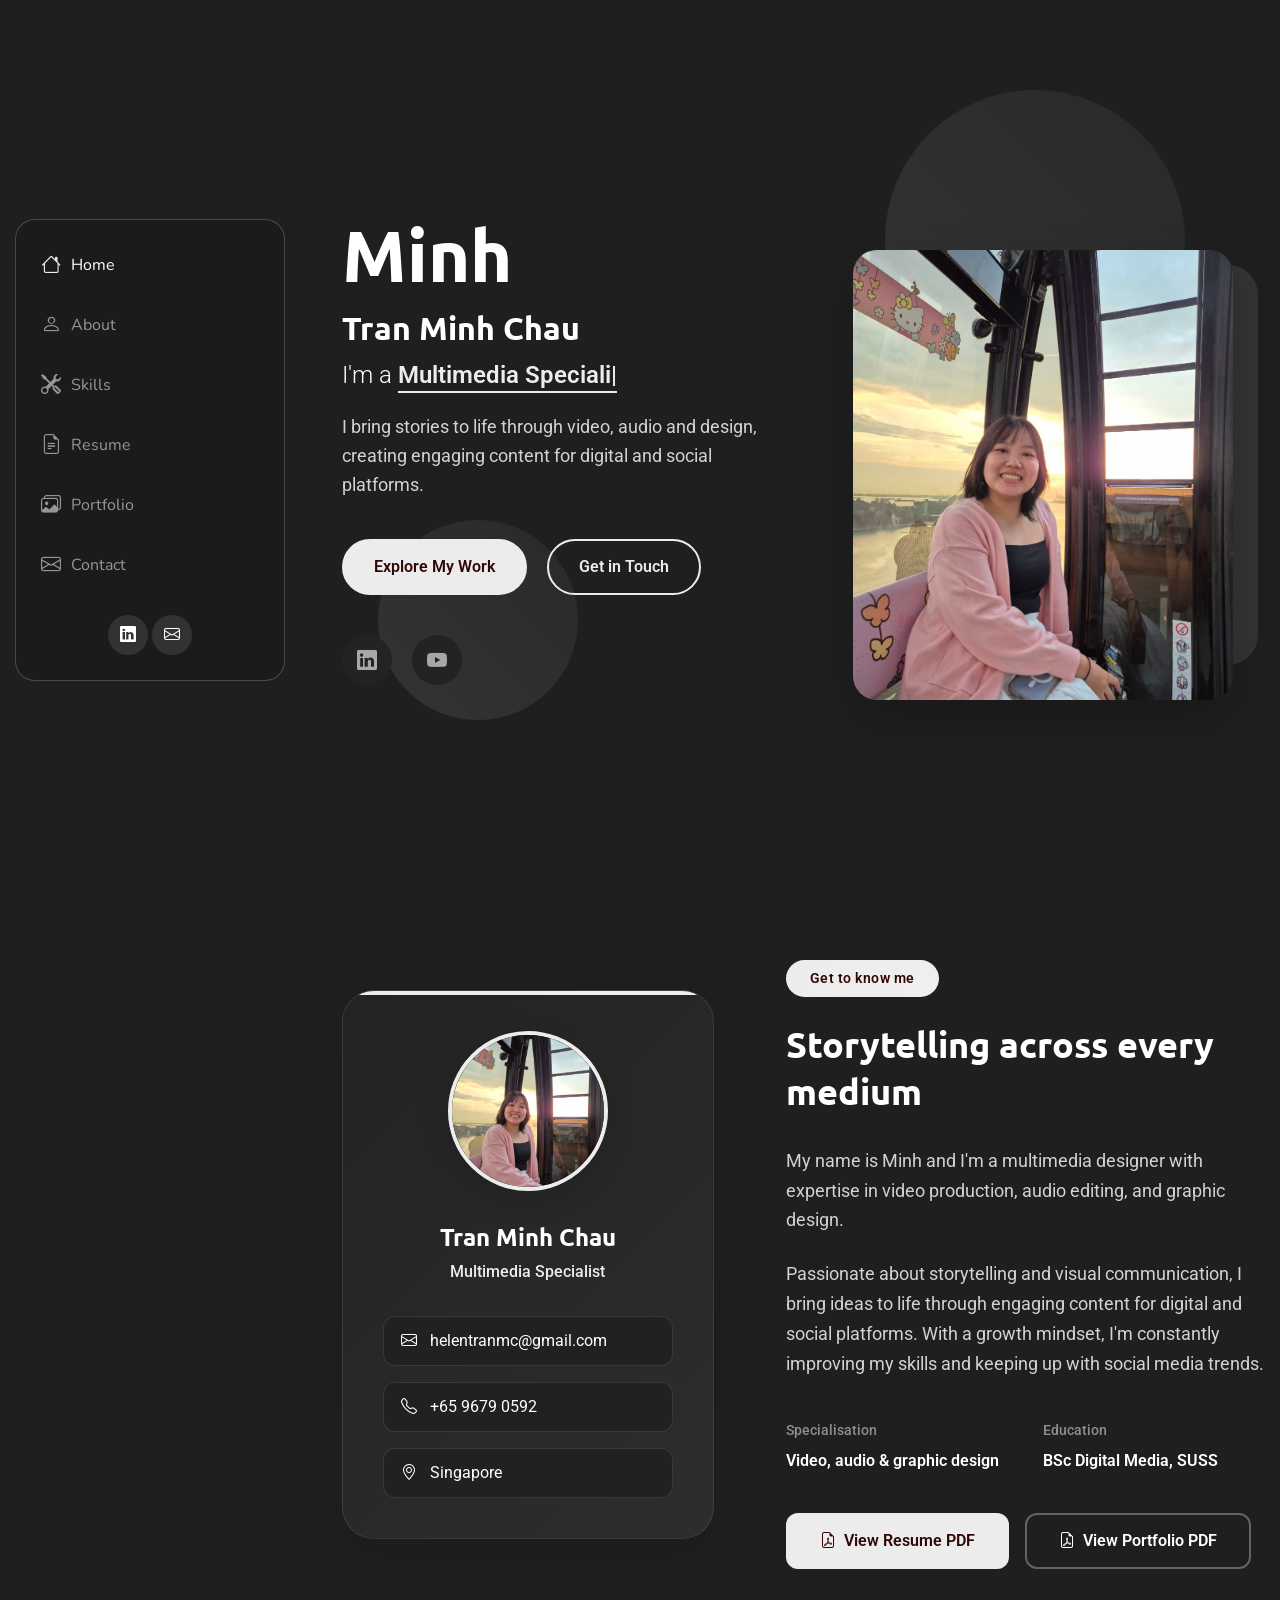
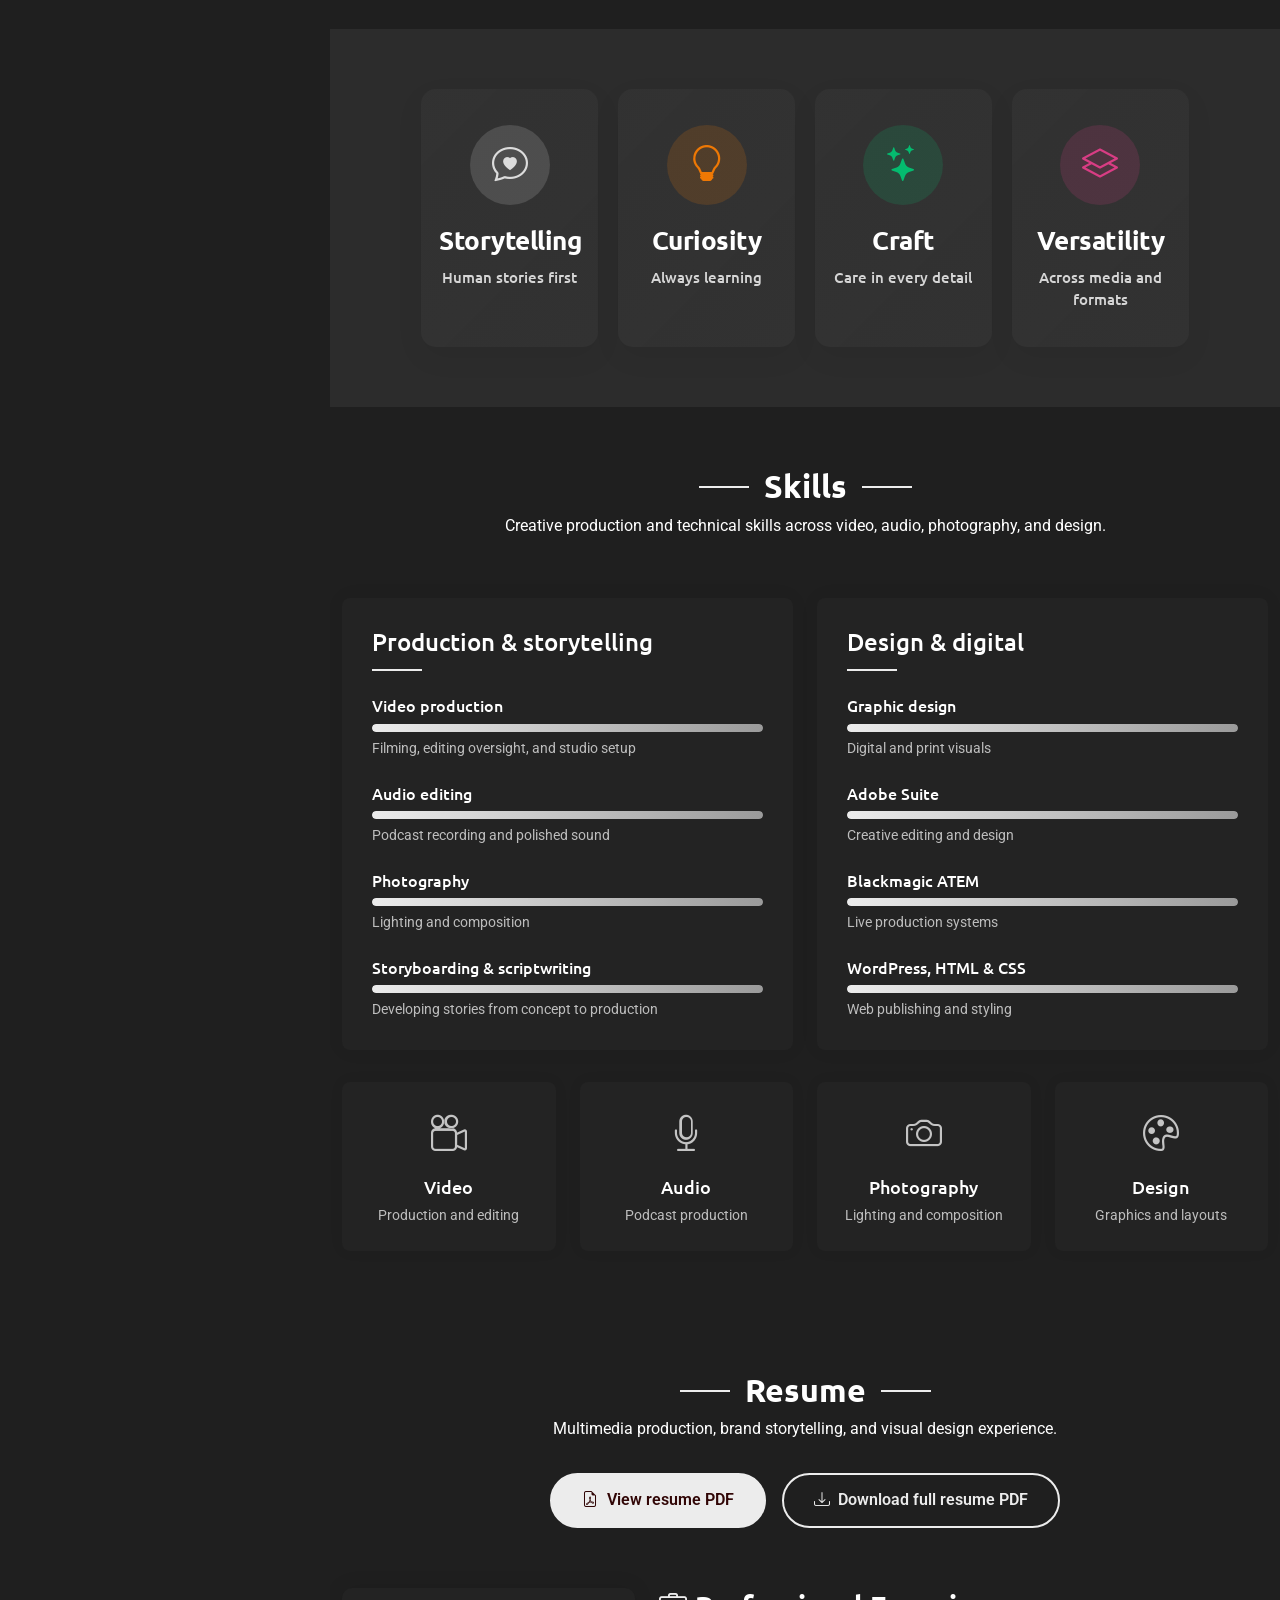
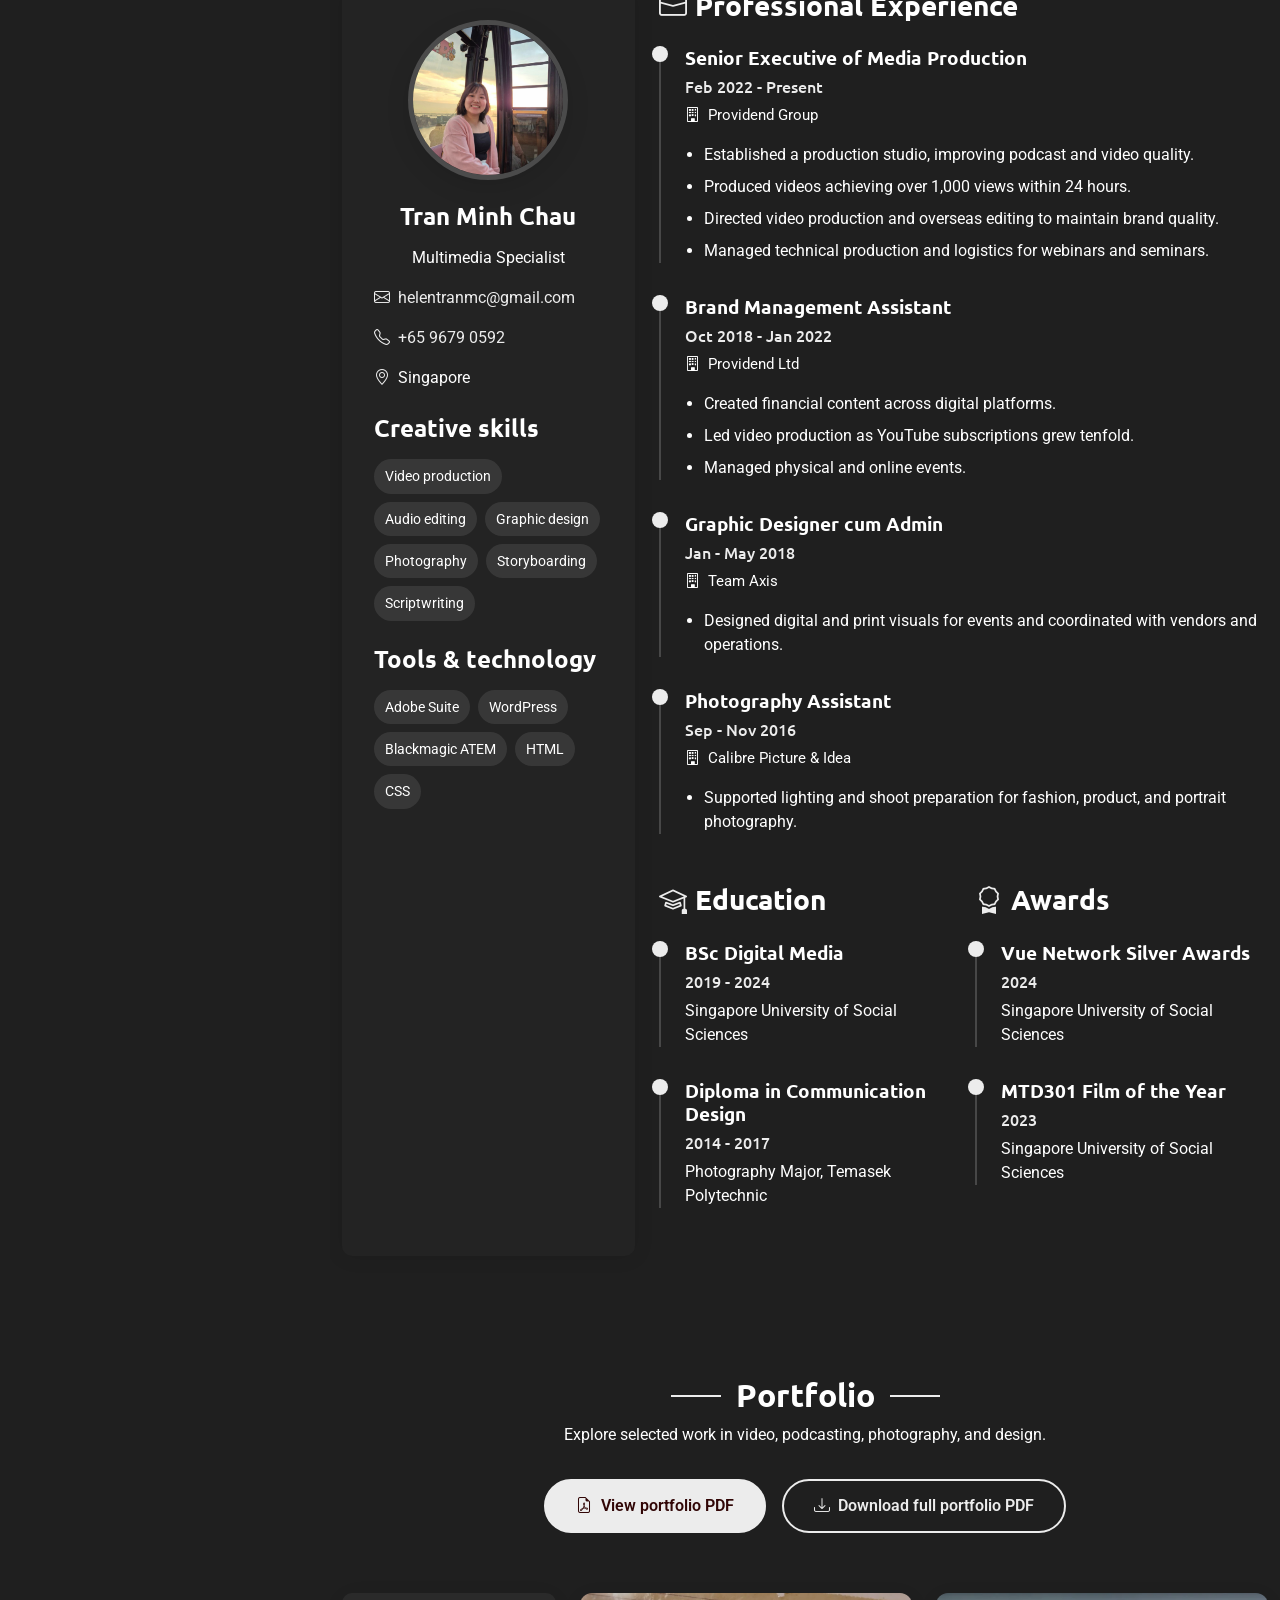
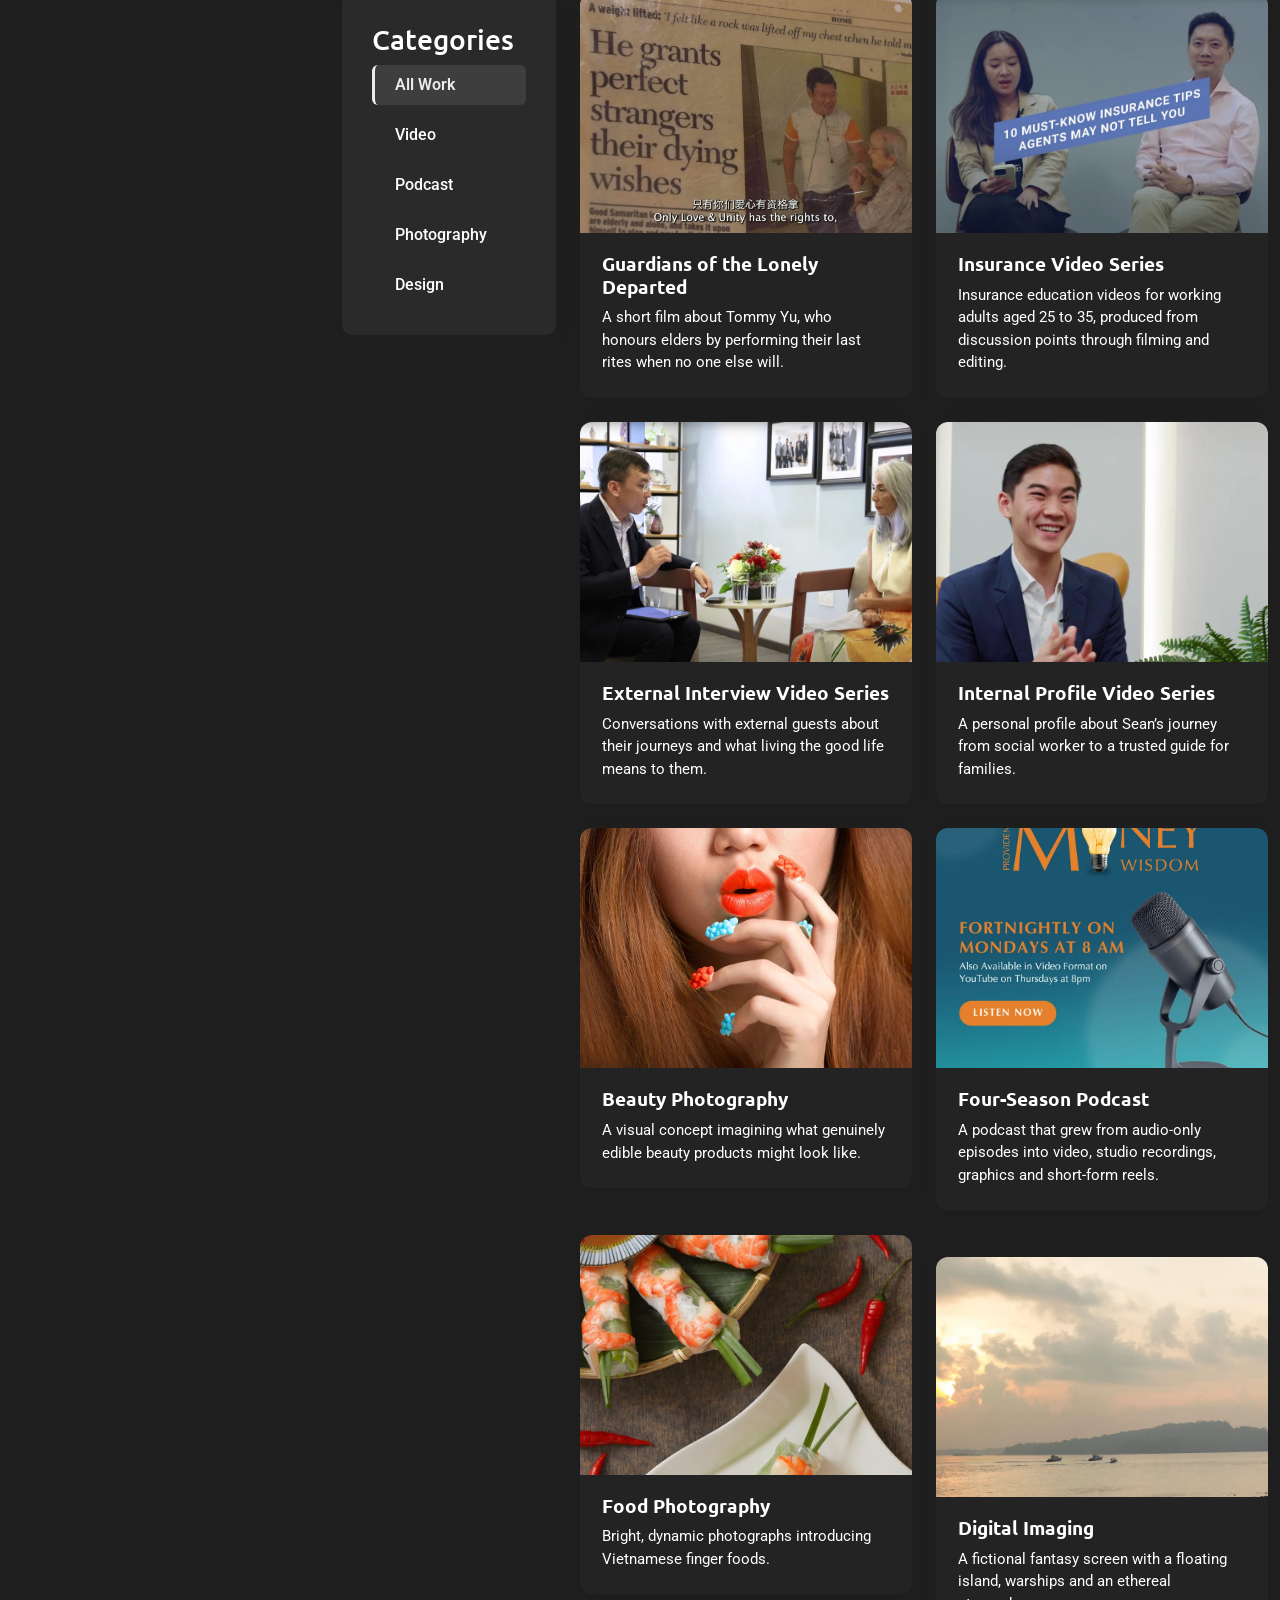
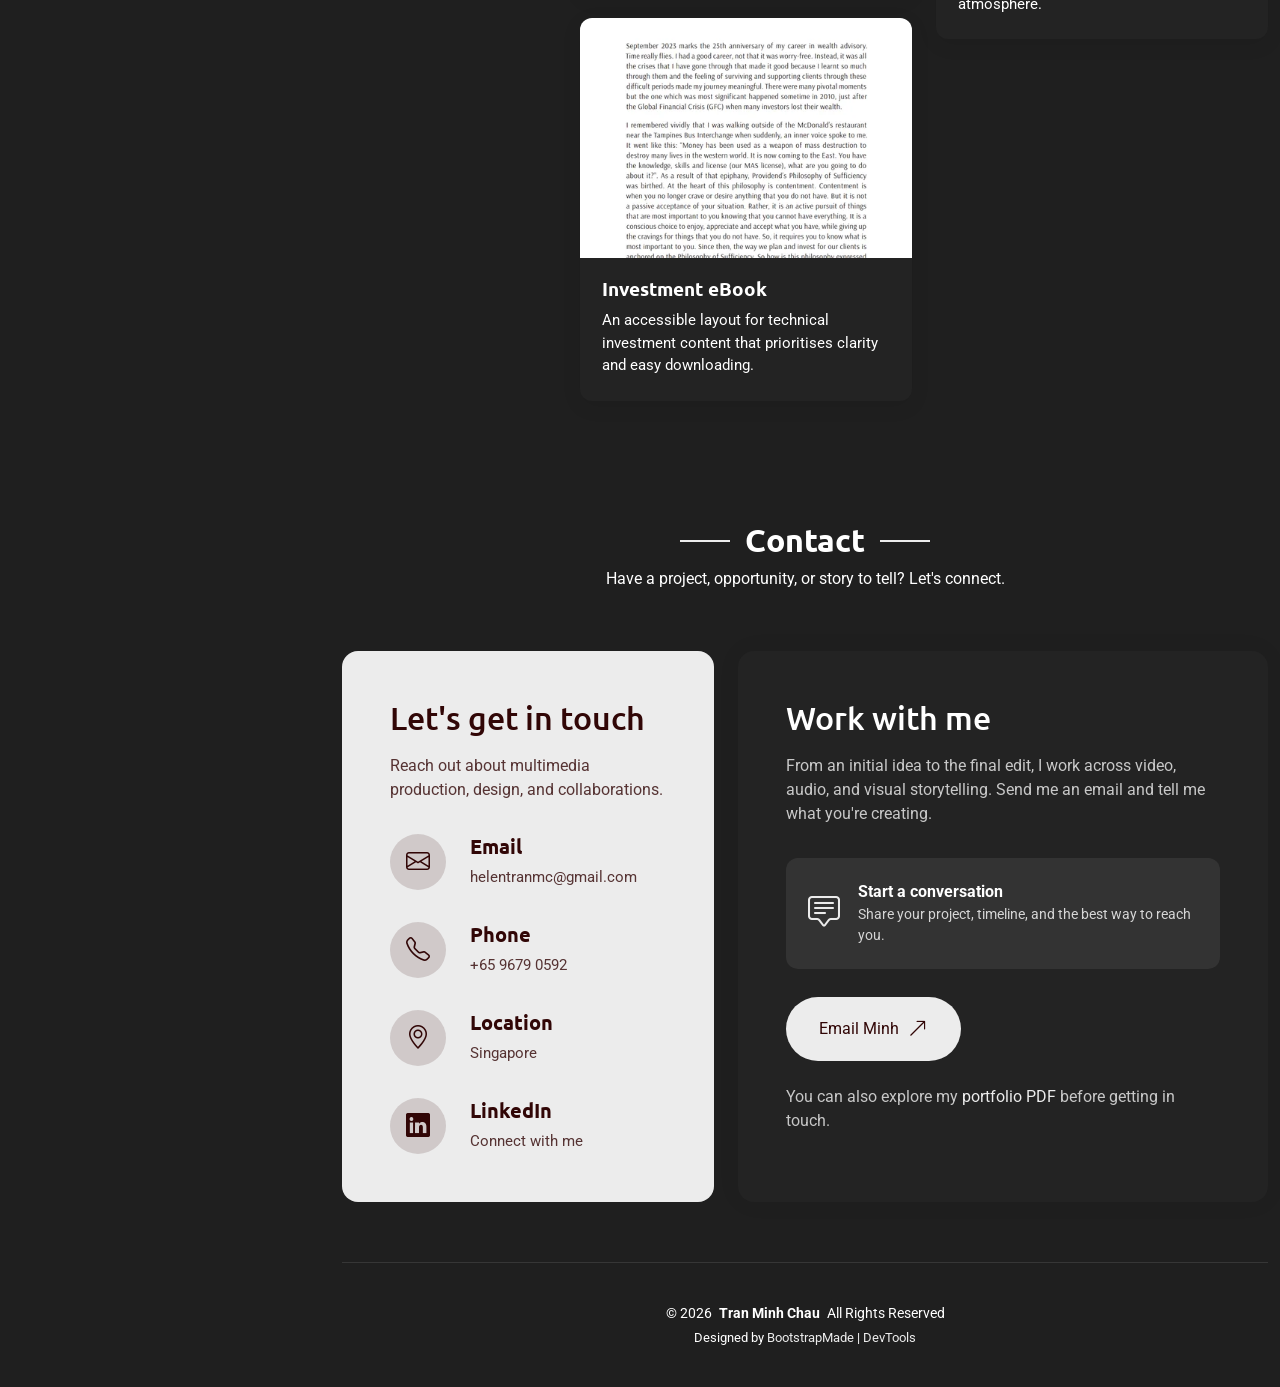
==== commit ef40a5f4: "o" ====
--- a/index.html
+++ b/index.html
@@ -1,3 +1,3 @@
 <!DOCTYPE html>
 
-<html lang="en"><head><meta charset="utf-8"/><meta content="width=device-width, initial-scale=1" name="viewport"/><meta content="Tran Minh Chau — multimedia specialist in video, audio, graphic design and photography." name="description"/><title>Tran Minh Chau | Multimedia Specialist</title><link href="assets/img/favicon-mc.svg" rel="icon" type="image/svg+xml"/><link href="https://fonts.googleapis.com" rel="preconnect"/><link crossorigin="" href="https://fonts.gstatic.com" rel="preconnect"/><link href="https://fonts.googleapis.com/css2?family=Roboto:wght@300;400;500;700&amp;family=Ubuntu:wght@400;500;700&amp;family=Nunito:wght@400;600;700;800&amp;display=swap" rel="stylesheet"/><link href="assets/vendor/bootstrap/css/bootstrap.min.css" rel="stylesheet"/><link href="assets/vendor/bootstrap-icons/bootstrap-icons.css" rel="stylesheet"/><link href="assets/vendor/aos/aos.css" rel="stylesheet"/><link href="assets/vendor/glightbox/css/glightbox.min.css" rel="stylesheet"/><link href="assets/vendor/swiper/swiper-bundle.min.css" rel="stylesheet"/><link href="assets/css/main.css" rel="stylesheet"/><style>.hero-visual .profile-container{display:grid;place-items:center}.hero-monogram{position:relative;z-index:2;width:65%;aspect-ratio:1;border-radius:50%;display:grid;place-items:center;font:800 clamp(3rem,7vw,6rem)/1 Nunito,sans-serif;color:#fff;background:linear-gradient(140deg,#db6744,#142d45);box-shadow:0 25px 80px #0003}.portfolio .portfolio-content{height:100%}.portfolio .portfolio-info{padding:18px}.portfolio .portfolio-info p{margin-bottom:0}.portfolio-card{height:100%;background:var(--surface-color);border-radius:12px;overflow:hidden;box-shadow:0 8px 30px #0001}.portfolio-card img{width:100%;height:230px;object-fit:cover}.portfolio-card .portfolio-copy{padding:22px}.portfolio-card .portfolio-copy h3{font-size:1.3rem}.portfolio-card .portfolio-copy p{margin:0}.resume .resume-item ul{padding-left:20px}.contact .contact-card{padding:28px;border-radius:14px;background:var(--surface-color);height:100%;box-shadow:0 8px 30px #0001}.contact .contact-card i{font-size:2rem;color:var(--accent-color)}.contact .contact-card a{overflow-wrap:anywhere}.section .section-title p{max-width:760px;margin:auto}.hero .description{max-width:620px}</style><style>.resume .resume-side{position:sticky;top:28px}.resume .resume-initials{width:96px;height:96px;display:grid;place-items:center;border-radius:50%;margin-bottom:22px;background:color-mix(in srgb,var(--accent-color),transparent 84%);border:3px solid color-mix(in srgb,var(--accent-color),transparent 45%);font:800 2rem Nunito,sans-serif;color:var(--accent-color)}.resume .resume-side a{overflow-wrap:anywhere}.resume .resume-tags{display:flex;flex-wrap:wrap;gap:8px}.resume .resume-tags span{padding:7px 11px;border-radius:20px;background:color-mix(in srgb,var(--accent-color),transparent 90%);color:var(--heading-color);font-size:.85rem}.resume .resume-link{display:inline-flex;gap:8px;align-items:center;margin-top:28px;font-weight:700}.resume .resume-section .resume-item:last-child{margin-bottom:0}.resume .resume-section .resume-item ul{margin-bottom:0}@media(max-width:991px){.resume .resume-side{position:static}}</style><style>.contact .info-box .content a{overflow-wrap:anywhere}.contact .contact-form .contact-invite{display:flex;gap:18px;align-items:center;padding:22px;margin:28px 0;background:color-mix(in srgb,var(--accent-color),transparent 92%);border-radius:12px}.contact .contact-invite>i{font-size:2rem;color:var(--accent-color)}.contact .contact-invite strong,.contact .contact-invite span{display:block}.contact .contact-invite span{font-size:.9rem;opacity:.8}.contact .contact-form .btn{display:inline-flex;align-items:center;gap:9px}.contact .contact-form a:not(.btn){color:var(--accent-color)}</style><style>.portfolio .portfolio-project{height:100%;background:var(--surface-color);border-radius:12px;overflow:hidden;box-shadow:0 5px 20px rgba(0,0,0,.08)}.portfolio .portfolio-project .portfolio-wrap{height:240px;border-radius:0;box-shadow:none}.portfolio .portfolio-project .portfolio-wrap img{height:240px}.portfolio .portfolio-project-copy{padding:20px 22px 24px}.portfolio .portfolio-project-copy h3{font-size:1.18rem;font-weight:700;margin:0 0 8px}.portfolio .portfolio-project-copy p{margin:0;font-size:.94rem}.portfolio .portfolio-filters li:focus-visible{outline:2px solid var(--accent-color);outline-offset:2px}.portfolio .portfolio-wrap:focus-within .portfolio-info{opacity:1;transform:translateY(0)}</style><style>.hero .hero-visual .profile-container .profile-image{position:relative;z-index:2;width:min(100%,380px);height:450px;object-fit:cover;object-position:center 35%;border-radius:24px;box-shadow:0 20px 50px rgba(0,0,0,.2)}.about .profile-card .profile-header .profile-image img{object-fit:cover;object-position:center 35%}</style><style>.resume .resume-side .resume-portrait{display:block;width:160px;height:160px;object-fit:cover;object-position:center 32%;border-radius:50%;border:5px solid color-mix(in srgb,var(--accent-color),transparent 80%);margin:0 auto 22px;box-shadow:0 8px 24px rgba(0,0,0,.1)}.resume .resume-side>h3:first-of-type,.resume .resume-side>p:first-of-type{text-align:center}</style><style>.skills .skill-box p{font-size:.9rem;margin:0}.skills .skill-box h4{margin-bottom:7px}.skills .skills-category .row{align-items:stretch}.skills .skills-category .col-sm-6{display:flex}.skills .skills-category .skill-box{width:100%}</style><style>.skills .skill-box p{font-size:.9rem;margin:0}.skills .skill-box h4{margin-bottom:7px}.skills .skills-category .col-sm-6{display:flex}.skills .skills-category .skill-box{width:100%}</style><style>.skills .skill-item .progress{height:8px}.skills .skill-item .progress .progress-bar{width:100%;background:linear-gradient(90deg,var(--accent-color),color-mix(in srgb,var(--accent-color),transparent 45%));transform:scaleX(0);transform-origin:left;transition:transform 1s ease}.skills .skills-category.aos-animate .skill-item .progress-bar,.skills [data-aos].aos-animate .skill-item .progress-bar{transform:scaleX(1)}.skills .skill-item .skill-tooltip{opacity:1;transform:none;margin-top:6px}.skills .skill-box{min-height:165px}.skills .skill-box .skill-tooltip{opacity:1;transform:none}</style><style>.header .header-toggle{border:0}.navmenu a:focus-visible,.header .header-toggle:focus-visible{outline:2px solid var(--accent-color);outline-offset:2px}.header .header-container{width:100%}.header .social-links{align-self:center}</style><style>.stats .stats-item span{font-size:clamp(1.25rem,2vw,1.6rem);line-height:1.2;letter-spacing:-.02em}.stats .stats-item p{font-size:.95rem}.stats .stats-item{padding:36px 18px}</style><style>.section-title .document-actions{display:flex;justify-content:center;flex-wrap:wrap;gap:1rem;margin-top:2rem}.section-title .document-actions .btn{display:inline-flex;align-items:center;justify-content:center;gap:.55rem;padding:14px 30px;font-size:16px;font-weight:600;line-height:1.4;border-radius:50px;text-decoration:none;transition:all .3s ease;border:2px solid var(--accent-color)}.section-title .document-actions .btn.btn-primary{background-color:var(--accent-color);color:var(--contrast-color)}.section-title .document-actions .btn.btn-primary:hover{background-color:color-mix(in srgb,var(--accent-color),black 10%);transform:translateY(-2px);box-shadow:0 8px 25px color-mix(in srgb,var(--accent-color),transparent 70%)}.section-title .document-actions .btn.btn-outline{background-color:transparent;color:var(--accent-color)}.section-title .document-actions .btn.btn-outline:hover{background-color:var(--accent-color);color:var(--contrast-color);transform:translateY(-2px)}@media(max-width:575px){.section-title .document-actions .btn{width:100%;padding:12px 18px}}</style><style>.portfolio .portfolio-wrap .project-cover-link{position:absolute;inset:0;z-index:2}.portfolio .portfolio-wrap .portfolio-info{pointer-events:none}.portfolio .portfolio-wrap .portfolio-info a{pointer-events:auto}.portfolio .portfolio-project-copy h3 a{color:inherit}.portfolio .portfolio-project-copy h3 a:hover{color:var(--accent-color)}</style><style>.portfolio .portfolio-wrap .portfolio-info{background:linear-gradient(to top,rgba(0,0,0,.72) 0%,rgba(0,0,0,.45) 52%,rgba(0,0,0,.18) 100%);color:#fff}.portfolio .portfolio-wrap .portfolio-info h4,.portfolio .portfolio-wrap .portfolio-info .category{color:#fff}.portfolio .portfolio-wrap .portfolio-info .portfolio-links a{background:rgba(255,255,255,.92);color:#171717}.portfolio .portfolio-wrap .portfolio-info .portfolio-links a:hover{background:#fff;color:#171717}</style></head><body class="index-page"><header class="header dark-background d-flex flex-column justify-content-center" id="header"><button aria-controls="navmenu" aria-expanded="false" aria-label="Open navigation menu" class="header-toggle d-xl-none bi bi-list" type="button"></button><div class="header-container d-flex flex-column align-items-start"><nav class="navmenu" id="navmenu"><ul><li><a class="active" href="#hero"><i class="bi bi-house navicon"></i>Home</a></li><li><a href="#about"><i class="bi bi-person navicon"></i>About</a></li><li><a href="#skills"><i class="bi bi-tools navicon"></i>Skills</a></li><li><a href="#resume"><i class="bi bi-file-earmark-text navicon"></i>Resume</a></li><li><a href="#portfolio"><i class="bi bi-images navicon"></i>Portfolio</a></li><li><a href="#contact"><i class="bi bi-envelope navicon"></i>Contact</a></li></ul></nav><div class="social-links text-center"><a aria-label="LinkedIn" href="https://www.linkedin.com/in/minh-chau-tran-593051b8" rel="noopener noreferrer" target="_blank"><i class="bi bi-linkedin"></i></a><a aria-label="Email" href="mailto:helentranmc@gmail.com"><i class="bi bi-envelope"></i></a></div></div></header><main class="main"><section class="hero section" id="hero"><div class="background-elements"><div class="bg-circle circle-1"></div><div class="bg-circle circle-2"></div></div><div class="hero-content"><div class="container"><div class="row align-items-center"><div class="col-lg-6" data-aos="fade-right"><div class="hero-text"><h1>Minh</h1><h2>Tran Minh Chau</h2><p class="lead">I'm a <span class="typed" data-typed-items="Multimedia Specialist,Video Producer,Audio Editor,Graphic Designer,Photographer"></span></p><p class="description">I bring stories to life through video, audio and design, creating engaging content for digital and social platforms.</p><div class="hero-actions"><a class="btn btn-primary" href="#portfolio">Explore My Work</a><a class="btn btn-outline" href="#contact">Get in Touch</a></div><div class="social-links"><a aria-label="LinkedIn" href="https://www.linkedin.com/in/minh-chau-tran-593051b8" rel="noopener noreferrer" target="_blank"><i class="bi bi-linkedin"></i></a><a aria-label="YouTube short film" href="https://youtu.be/9HKj52ng6Co" rel="noopener noreferrer" target="_blank"><i class="bi bi-youtube"></i></a></div></div></div><div class="col-lg-6" data-aos="fade-left" data-aos-delay="200"><div class="hero-visual"><div class="profile-container"><div class="profile-background"></div><img alt="Tran Minh Chau smiling at sunset" class="profile-image" src="assets/img/profile/minh-portrait.png"/></div></div></div></div></div></div></section><section class="about section" id="about"><div class="container" data-aos="fade-up"><div class="row align-items-center gy-5"><div class="col-lg-5"><div class="profile-card"><div class="profile-header"><div class="profile-image"><img alt="Portrait of Tran Minh Chau" class="img-fluid" src="assets/img/profile/minh-portrait.png"/></div></div><div class="profile-content"><h3>Tran Minh Chau</h3><p class="profession">Multimedia Specialist</p><div class="contact-links"><a class="contact-item" href="mailto:helentranmc@gmail.com"><i class="bi bi-envelope"></i>helentranmc@gmail.com</a><a class="contact-item" href="tel:+6596790592"><i class="bi bi-telephone"></i>+65 9679 0592</a><span class="contact-item"><i class="bi bi-geo-alt"></i>Singapore</span></div></div></div></div><div class="col-lg-7"><div class="about-content"><div class="section-header"><span class="badge-text">Get to know me</span><h2>Storytelling across every medium</h2></div><div class="description"><p>My name is Minh and I'm a multimedia designer with expertise in video production, audio editing, and graphic design.</p><p>Passionate about storytelling and visual communication, I bring ideas to life through engaging content for digital and social platforms. With a growth mindset, I'm constantly improving my skills and keeping up with social media trends.</p></div><div class="details-grid"><div class="detail-row"><div class="detail-item"><span class="detail-label">Specialisation</span><span class="detail-value">Video, audio &amp; graphic design</span></div><div class="detail-item"><span class="detail-label">Education</span><span class="detail-value">BSc Digital Media, SUSS</span></div></div></div><div class="cta-section"><a class="btn btn-primary" href="assets/docs/Tran-Minh-Chau-Resume.pdf" rel="noopener noreferrer" target="_blank"><i class="bi bi-file-earmark-pdf"></i> View Resume PDF</a><a class="btn btn-outline" href="assets/docs/Tran-Minh-Chau-Portfolio.pdf" rel="noopener noreferrer" target="_blank"><i class="bi bi-file-earmark-pdf"></i> View Portfolio PDF</a></div></div></div></div></div></section><section class="stats section light-background" id="values"><div class="container" data-aos="fade-up"><div class="row justify-content-center"><div class="col-lg-10"><div class="stats-wrapper"><div class="stats-item" data-aos="zoom-in" data-aos-delay="100"><div class="icon-wrapper"><i class="bi bi-chat-heart"></i></div><span>Storytelling</span><p>Human stories first</p></div><div class="stats-item" data-aos="zoom-in" data-aos-delay="200"><div class="icon-wrapper"><i class="bi bi-lightbulb"></i></div><span>Curiosity</span><p>Always learning</p></div><div class="stats-item" data-aos="zoom-in" data-aos-delay="300"><div class="icon-wrapper"><i class="bi bi-stars"></i></div><span>Craft</span><p>Care in every detail</p></div><div class="stats-item" data-aos="zoom-in" data-aos-delay="400"><div class="icon-wrapper"><i class="bi bi-layers"></i></div><span>Versatility</span><p>Across media and formats</p></div></div></div></div></div></section><section class="skills section" id="skills"><div class="container section-title" data-aos="fade-up"><h2>Skills</h2><p>Creative production and technical skills across video, audio, photography, and design.</p></div><div class="container"><div class="row gy-4"><div class="col-lg-6" data-aos="fade-up" data-aos-delay="100"><div class="skills-category"><h3>Production &amp; storytelling</h3><div class="skill-item"><h4>Video production</h4><div aria-hidden="true" class="progress"><div class="progress-bar"></div></div><div class="skill-tooltip">Filming, editing oversight, and studio setup</div></div><div class="skill-item"><h4>Audio editing</h4><div aria-hidden="true" class="progress"><div class="progress-bar"></div></div><div class="skill-tooltip">Podcast recording and polished sound</div></div><div class="skill-item"><h4>Photography</h4><div aria-hidden="true" class="progress"><div class="progress-bar"></div></div><div class="skill-tooltip">Lighting and composition</div></div><div class="skill-item"><h4>Storyboarding &amp; scriptwriting</h4><div aria-hidden="true" class="progress"><div class="progress-bar"></div></div><div class="skill-tooltip">Developing stories from concept to production</div></div></div></div><div class="col-lg-6" data-aos="fade-up" data-aos-delay="200"><div class="skills-category"><h3>Design &amp; digital</h3><div class="skill-item"><h4>Graphic design</h4><div aria-hidden="true" class="progress"><div class="progress-bar"></div></div><div class="skill-tooltip">Digital and print visuals</div></div><div class="skill-item"><h4>Adobe Suite</h4><div aria-hidden="true" class="progress"><div class="progress-bar"></div></div><div class="skill-tooltip">Creative editing and design</div></div><div class="skill-item"><h4>Blackmagic ATEM</h4><div aria-hidden="true" class="progress"><div class="progress-bar"></div></div><div class="skill-tooltip">Live production systems</div></div><div class="skill-item"><h4>WordPress, HTML &amp; CSS</h4><div aria-hidden="true" class="progress"><div class="progress-bar"></div></div><div class="skill-tooltip">Web publishing and styling</div></div></div></div></div><div class="row gy-4 mt-2"><div class="col-md-3 col-sm-6" data-aos="zoom-in"><div class="skill-box"><i class="bi bi-camera-reels"></i><h4>Video</h4><div class="skill-tooltip">Production and editing</div></div></div><div class="col-md-3 col-sm-6" data-aos="zoom-in" data-aos-delay="100"><div class="skill-box"><i class="bi bi-mic"></i><h4>Audio</h4><div class="skill-tooltip">Podcast production</div></div></div><div class="col-md-3 col-sm-6" data-aos="zoom-in" data-aos-delay="200"><div class="skill-box"><i class="bi bi-camera"></i><h4>Photography</h4><div class="skill-tooltip">Lighting and composition</div></div></div><div class="col-md-3 col-sm-6" data-aos="zoom-in" data-aos-delay="300"><div class="skill-box"><i class="bi bi-palette"></i><h4>Design</h4><div class="skill-tooltip">Graphics and layouts</div></div></div></div></div></section><section class="resume section" id="resume"><div class="container section-title" data-aos="fade-up"><h2>Resume</h2><p>Multimedia production, brand storytelling, and visual design experience.</p><div class="document-actions"><a class="btn btn-primary" href="assets/docs/Tran-Minh-Chau-Resume.pdf" rel="noopener noreferrer" target="_blank"><i class="bi bi-file-earmark-pdf"></i> View resume PDF</a><a class="btn btn-outline" download="Tran-Minh-Chau-Resume.pdf" href="assets/docs/Tran-Minh-Chau-Resume.pdf" type="application/pdf"><i class="bi bi-download"></i> Download full resume PDF</a></div></div><div class="container"><div class="row gy-4"><div class="col-lg-4" data-aos="fade-up" data-aos-delay="100"><aside class="resume-side"><img alt="Portrait of Tran Minh Chau" class="resume-portrait" src="assets/img/profile/minh-portrait.png"/><h3>Tran Minh Chau</h3><p>Multimedia Specialist</p><ul class="contact-info list-unstyled"><li><i class="bi bi-envelope"></i><a href="mailto:helentranmc@gmail.com">helentranmc@gmail.com</a></li><li><i class="bi bi-telephone"></i><a href="tel:+6596790592">+65 9679 0592</a></li><li><i class="bi bi-geo-alt"></i>Singapore</li></ul><h3 class="mt-4">Creative skills</h3><div class="resume-tags"><span>Video production</span><span>Audio editing</span><span>Graphic design</span><span>Photography</span><span>Storyboarding</span><span>Scriptwriting</span></div><h3 class="mt-4">Tools &amp; technology</h3><div class="resume-tags"><span>Adobe Suite</span><span>WordPress</span><span>Blackmagic ATEM</span><span>HTML</span><span>CSS</span></div></aside></div><div class="col-lg-8" data-aos="fade-up" data-aos-delay="200"><div class="resume-section"><h3><i class="bi bi-briefcase me-2"></i>Professional Experience</h3><div class="resume-item"><h4>Senior Executive of Media Production</h4><h5>Feb 2022 - Present</h5><div class="company"><i class="bi bi-building"></i>Providend Group</div><ul><li>Established a production studio, improving podcast and video quality.</li><li>Produced videos achieving over 1,000 views within 24 hours.</li><li>Directed video production and overseas editing to maintain brand quality.</li><li>Managed technical production and logistics for webinars and seminars.</li></ul></div><div class="resume-item"><h4>Brand Management Assistant</h4><h5>Oct 2018 - Jan 2022</h5><div class="company"><i class="bi bi-building"></i>Providend Ltd</div><ul><li>Created financial content across digital platforms.</li><li>Led video production as YouTube subscriptions grew tenfold.</li><li>Managed physical and online events.</li></ul></div><div class="resume-item"><h4>Graphic Designer cum Admin</h4><h5>Jan - May 2018</h5><div class="company"><i class="bi bi-building"></i>Team Axis</div><ul><li>Designed digital and print visuals for events and coordinated with vendors and operations.</li></ul></div><div class="resume-item"><h4>Photography Assistant</h4><h5>Sep - Nov 2016</h5><div class="company"><i class="bi bi-building"></i>Calibre Picture &amp; Idea</div><ul><li>Supported lighting and shoot preparation for fashion, product, and portrait photography.</li></ul></div></div><div class="row gy-3"><div class="col-md-6"><div class="resume-section"><h3><i class="bi bi-mortarboard me-2"></i>Education</h3><div class="resume-item"><h4>BSc Digital Media</h4><h5>2019 - 2024</h5><p>Singapore University of Social Sciences</p></div><div class="resume-item"><h4>Diploma in Communication Design</h4><h5>2014 - 2017</h5><p>Photography Major, Temasek Polytechnic</p></div></div></div><div class="col-md-6"><div class="resume-section"><h3><i class="bi bi-award me-2"></i>Awards</h3><div class="resume-item"><h4>Vue Network Silver Awards</h4><h5>2024</h5><p>Singapore University of Social Sciences</p></div><div class="resume-item"><h4>MTD301 Film of the Year</h4><h5>2023</h5><p>Singapore University of Social Sciences</p></div></div></div></div></div></div></div></section><section class="portfolio section" id="portfolio"><div class="container section-title" data-aos="fade-up"><h2>Portfolio</h2><p>Explore selected work in video, podcasting, photography, and design.</p><div class="document-actions"><a class="btn btn-primary" href="assets/docs/Tran-Minh-Chau-Portfolio.pdf" rel="noopener noreferrer" target="_blank"><i class="bi bi-file-earmark-pdf"></i> View portfolio PDF</a><a class="btn btn-outline" download="Tran-Minh-Chau-Portfolio.pdf" href="assets/docs/Tran-Minh-Chau-Portfolio.pdf" type="application/pdf"><i class="bi bi-download"></i> Download full portfolio PDF</a></div></div><div class="container isotope-layout" data-default-filter="*" data-layout="masonry"><div class="row gy-4"><div class="col-lg-3 filter-sidebar" data-aos="fade-right"><div class="filters-wrapper"><h3>Categories</h3><ul class="portfolio-filters isotope-filters"><li class="filter-active" data-filter="*" role="button" tabindex="0">All Work</li><li data-filter=".filter-video" role="button" tabindex="0">Video</li><li data-filter=".filter-podcast" role="button" tabindex="0">Podcast</li><li data-filter=".filter-photography" role="button" tabindex="0">Photography</li><li data-filter=".filter-design" role="button" tabindex="0">Design</li></ul></div></div><div class="col-lg-9"><div class="row gy-4 isotope-container"><div class="col-md-6 isotope-item filter-video"><article class="portfolio-project"><div class="portfolio-wrap"><img alt="Guardians of the Lonely Departed project image" loading="eager" src="assets/img/projects/cover.png"/><a aria-label="Read about Guardians of the Lonely Departed" class="project-cover-link" href="project-guardians-of-the-lonely-departed.html"></a><div class="portfolio-info"><div class="content"><span class="category">Short film</span><h4>Guardians of the Lonely Departed</h4><div class="portfolio-links"><a aria-label="Read about Guardians of the Lonely Departed" href="project-guardians-of-the-lonely-departed.html"><i class="bi bi-arrow-up-right"></i></a></div></div></div></div><div class="portfolio-project-copy"><h3><a href="project-guardians-of-the-lonely-departed.html">Guardians of the Lonely Departed</a></h3><p>A short film about Tommy Yu, who honours elders by performing their last rites when no one else will.</p></div></article></div><div class="col-md-6 isotope-item filter-video"><article class="portfolio-project"><div class="portfolio-wrap"><img alt="Insurance Video Series project image" loading="eager" src="assets/img/projects/details/insurance-1.webp"/><a aria-label="Read about Insurance Video Series" class="project-cover-link" href="project-insurance-video-series.html"></a><div class="portfolio-info"><div class="content"><span class="category">Video production</span><h4>Insurance Video Series</h4><div class="portfolio-links"><a aria-label="Read about Insurance Video Series" href="project-insurance-video-series.html"><i class="bi bi-arrow-up-right"></i></a></div></div></div></div><div class="portfolio-project-copy"><h3><a href="project-insurance-video-series.html">Insurance Video Series</a></h3><p>Insurance education videos for working adults aged 25 to 35, produced from discussion points through filming and editing.</p></div></article></div><div class="col-md-6 isotope-item filter-video"><article class="portfolio-project"><div class="portfolio-wrap"><img alt="Sean speaking in the interview video" loading="eager" src="assets/img/projects/details/sean-1.webp"/><a aria-label="Read about Internal Profile Video Series" class="project-cover-link" href="project-story-of-sean.html"></a><div class="portfolio-info"><div class="content"><span class="category">Video Production</span><h4>Internal Profile Video Series</h4><div class="portfolio-links"><a aria-label="Read about Internal Profile Video Series" href="project-story-of-sean.html"><i class="bi bi-arrow-up-right"></i></a></div></div></div></div><div class="portfolio-project-copy"><h3><a href="project-story-of-sean.html">Internal Profile Video Series</a></h3><p>A personal profile about Sean’s journey from social worker to a trusted guide for families.</p></div></article></div><div class="col-md-6 isotope-item filter-video"><article class="portfolio-project"><div class="portfolio-wrap"><img alt="External Interview Video Series project image" loading="eager" src="assets/img/projects/details/interview-1.webp"/><a aria-label="Read about External Interview Video Series" class="project-cover-link" href="project-external-interview-video-series.html"></a><div class="portfolio-info"><div class="content"><span class="category">Video production</span><h4>External Interview Video Series</h4><div class="portfolio-links"><a aria-label="Read about External Interview Video Series" href="project-external-interview-video-series.html"><i class="bi bi-arrow-up-right"></i></a></div></div></div></div><div class="portfolio-project-copy"><h3><a href="project-external-interview-video-series.html">External Interview Video Series</a></h3><p>Conversations with external guests about their journeys and what living the good life means to them.</p></div></article></div><div class="col-md-6 isotope-item filter-podcast"><article class="portfolio-project"><div class="portfolio-wrap"><img alt="Four-Season Podcast project image" loading="eager" src="assets/img/projects/details/podcast-art.webp"/><a aria-label="Read about Four-Season Podcast" class="project-cover-link" href="project-four-season-podcast.html"></a><div class="portfolio-info"><div class="content"><span class="category">Podcast / audio and video</span><h4>Four-Season Podcast</h4><div class="portfolio-links"><a aria-label="Read about Four-Season Podcast" href="project-four-season-podcast.html"><i class="bi bi-arrow-up-right"></i></a></div></div></div></div><div class="portfolio-project-copy"><h3><a href="project-four-season-podcast.html">Four-Season Podcast</a></h3><p>A podcast that grew from audio-only episodes into video, studio recordings, graphics and short-form reels.</p></div></article></div><div class="col-md-6 isotope-item filter-photography"><article class="portfolio-project"><div class="portfolio-wrap"><img alt="Beauty Photography project image" loading="eager" src="assets/img/projects/details/beauty-1.webp"/><a aria-label="Read about Beauty Photography" class="project-cover-link" href="project-beauty-photography.html"></a><div class="portfolio-info"><div class="content"><span class="category">Photography</span><h4>Beauty Photography</h4><div class="portfolio-links"><a aria-label="Read about Beauty Photography" href="project-beauty-photography.html"><i class="bi bi-arrow-up-right"></i></a></div></div></div></div><div class="portfolio-project-copy"><h3><a href="project-beauty-photography.html">Beauty Photography</a></h3><p>A visual concept imagining what genuinely edible beauty products might look like.</p></div></article></div><div class="col-md-6 isotope-item filter-photography"><article class="portfolio-project"><div class="portfolio-wrap"><img alt="Food Photography project image" loading="eager" src="assets/img/projects/details/food-1.webp"/><a aria-label="Read about Food Photography" class="project-cover-link" href="project-food-photography.html"></a><div class="portfolio-info"><div class="content"><span class="category">Photography</span><h4>Food Photography</h4><div class="portfolio-links"><a aria-label="Read about Food Photography" href="project-food-photography.html"><i class="bi bi-arrow-up-right"></i></a></div></div></div></div><div class="portfolio-project-copy"><h3><a href="project-food-photography.html">Food Photography</a></h3><p>Bright, dynamic photographs introducing Vietnamese finger foods.</p></div></article></div><div class="col-md-6 isotope-item filter-design filter-photography"><article class="portfolio-project"><div class="portfolio-wrap"><img alt="Digital Imaging project image" loading="eager" src="assets/img/projects/details/digital-before.webp"/><a aria-label="Read about Digital Imaging" class="project-cover-link" href="project-digital-imaging.html"></a><div class="portfolio-info"><div class="content"><span class="category">Digital imaging</span><h4>Digital Imaging</h4><div class="portfolio-links"><a aria-label="Read about Digital Imaging" href="project-digital-imaging.html"><i class="bi bi-arrow-up-right"></i></a></div></div></div></div><div class="portfolio-project-copy"><h3><a href="project-digital-imaging.html">Digital Imaging</a></h3><p>A fictional fantasy screen with a floating island, warships and an ethereal atmosphere.</p></div></article></div><div class="col-md-6 isotope-item filter-design"><article class="portfolio-project"><div class="portfolio-wrap"><img alt="Investment eBook project image" loading="eager" src="assets/img/projects/details/ebook-page-1.webp"/><a aria-label="Read about Investment eBook" class="project-cover-link" href="project-investment-ebook.html"></a><div class="portfolio-info"><div class="content"><span class="category">Book layout and design</span><h4>Investment eBook</h4><div class="portfolio-links"><a aria-label="Read about Investment eBook" href="project-investment-ebook.html"><i class="bi bi-arrow-up-right"></i></a></div></div></div></div><div class="portfolio-project-copy"><h3><a href="project-investment-ebook.html">Investment eBook</a></h3><p>An accessible layout for technical investment content that prioritises clarity and easy downloading.</p></div></article></div></div></div></div></div></section><section class="contact section" id="contact"><div class="container section-title" data-aos="fade-up"><h2>Contact</h2><p>Have a project, opportunity, or story to tell? Let's connect.</p></div><div class="container"><div class="row gy-4"><div class="col-lg-5" data-aos="fade-right"><div class="info-box"><h3>Let's get in touch</h3><p>Reach out about multimedia production, design, and collaborations.</p><div class="info-item"><div class="icon-box"><i class="bi bi-envelope"></i></div><div class="content"><h4>Email</h4><p><a href="mailto:helentranmc@gmail.com">helentranmc@gmail.com</a></p></div></div><div class="info-item"><div class="icon-box"><i class="bi bi-telephone"></i></div><div class="content"><h4>Phone</h4><p><a href="tel:+6596790592">+65 9679 0592</a></p></div></div><div class="info-item"><div class="icon-box"><i class="bi bi-geo-alt"></i></div><div class="content"><h4>Location</h4><p>Singapore</p></div></div><div class="info-item"><div class="icon-box"><i class="bi bi-linkedin"></i></div><div class="content"><h4>LinkedIn</h4><p><a href="https://www.linkedin.com/in/minh-chau-tran-593051b8" rel="noopener noreferrer" target="_blank">Connect with me</a></p></div></div></div></div><div class="col-lg-7" data-aos="fade-left" data-aos-delay="100"><div class="contact-form"><h3>Work with me</h3><p>From an initial idea to the final edit, I work across video, audio, and visual storytelling. Send me an email and tell me what you're creating.</p><div class="contact-invite"><i class="bi bi-chat-square-text"></i><div><strong>Start a conversation</strong><span>Share your project, timeline, and the best way to reach you.</span></div></div><a class="btn" href="mailto:helentranmc@gmail.com?subject=Project%20enquiry">Email Minh <i class="bi bi-arrow-up-right"></i></a><p class="mt-4 mb-0">You can also explore my <a href="assets/docs/Tran-Minh-Chau-Portfolio.pdf" rel="noopener noreferrer" target="_blank">portfolio PDF</a> before getting in touch.</p></div></div></div></div></section></main><footer class="footer position-relative" id="footer"><div class="container"><div class="copyright text-center"><p>© <span id="year"></span> <strong class="px-1 sitename">Tran Minh Chau</strong> <span>All Rights Reserved</span></p></div><div class="credits">Designed by <a href="https://bootstrapmade.com/" rel="noopener noreferrer" target="_blank">BootstrapMade</a> | <a href="https://bootstrapmade.com/tools/" rel="noopener noreferrer" target="_blank">DevTools</a></div></div></footer><a class="scroll-top d-flex align-items-center justify-content-center" href="#" id="scroll-top"><i class="bi bi-arrow-up-short"></i></a><div id="preloader"></div><script src="assets/vendor/bootstrap/js/bootstrap.bundle.min.js"></script><script src="assets/vendor/aos/aos.js"></script><script src="assets/vendor/typed.js/typed.umd.js"></script><script src="assets/vendor/purecounter/purecounter_vanilla.js"></script><script src="assets/vendor/waypoints/noframework.waypoints.js"></script><script src="assets/vendor/glightbox/js/glightbox.min.js"></script><script src="assets/vendor/imagesloaded/imagesloaded.pkgd.min.js"></script><script src="assets/vendor/isotope-layout/isotope.pkgd.min.js"></script><script src="assets/vendor/swiper/swiper-bundle.min.js"></script><script src="assets/js/main.js"></script><script>document.getElementById('year').textContent=new Date().getFullYear()</script><script>document.querySelectorAll('.portfolio-filters li').forEach(function(tab){tab.addEventListener('keydown',function(event){if(event.key==='Enter'||event.key===' '){event.preventDefault();tab.click()}})})</script></body></html>
+<html lang="en"><head><meta charset="utf-8"/><meta content="width=device-width, initial-scale=1" name="viewport"/><meta content="Tran Minh Chau — multimedia specialist in video, audio, graphic design and photography." name="description"/><title>Tran Minh Chau | Multimedia Specialist</title><link href="assets/img/favicon-mc.svg" rel="icon" type="image/svg+xml"/><link href="https://fonts.googleapis.com" rel="preconnect"/><link crossorigin="" href="https://fonts.gstatic.com" rel="preconnect"/><link href="https://fonts.googleapis.com/css2?family=Roboto:wght@300;400;500;700&amp;family=Ubuntu:wght@400;500;700&amp;family=Nunito:wght@400;600;700;800&amp;display=swap" rel="stylesheet"/><link href="assets/vendor/bootstrap/css/bootstrap.min.css" rel="stylesheet"/><link href="assets/vendor/bootstrap-icons/bootstrap-icons.css" rel="stylesheet"/><link href="assets/vendor/aos/aos.css" rel="stylesheet"/><link href="assets/vendor/glightbox/css/glightbox.min.css" rel="stylesheet"/><link href="assets/vendor/swiper/swiper-bundle.min.css" rel="stylesheet"/><link href="assets/css/main.css" rel="stylesheet"/><style>.hero-visual .profile-container{display:grid;place-items:center}.hero-monogram{position:relative;z-index:2;width:65%;aspect-ratio:1;border-radius:50%;display:grid;place-items:center;font:800 clamp(3rem,7vw,6rem)/1 Nunito,sans-serif;color:#fff;background:linear-gradient(140deg,#db6744,#142d45);box-shadow:0 25px 80px #0003}.portfolio .portfolio-content{height:100%}.portfolio .portfolio-info{padding:18px}.portfolio .portfolio-info p{margin-bottom:0}.portfolio-card{height:100%;background:var(--surface-color);border-radius:12px;overflow:hidden;box-shadow:0 8px 30px #0001}.portfolio-card img{width:100%;height:230px;object-fit:cover}.portfolio-card .portfolio-copy{padding:22px}.portfolio-card .portfolio-copy h3{font-size:1.3rem}.portfolio-card .portfolio-copy p{margin:0}.resume .resume-item ul{padding-left:20px}.contact .contact-card{padding:28px;border-radius:14px;background:var(--surface-color);height:100%;box-shadow:0 8px 30px #0001}.contact .contact-card i{font-size:2rem;color:var(--accent-color)}.contact .contact-card a{overflow-wrap:anywhere}.section .section-title p{max-width:760px;margin:auto}.hero .description{max-width:620px}</style><style>.resume .resume-side{position:sticky;top:28px}.resume .resume-initials{width:96px;height:96px;display:grid;place-items:center;border-radius:50%;margin-bottom:22px;background:color-mix(in srgb,var(--accent-color),transparent 84%);border:3px solid color-mix(in srgb,var(--accent-color),transparent 45%);font:800 2rem Nunito,sans-serif;color:var(--accent-color)}.resume .resume-side a{overflow-wrap:anywhere}.resume .resume-tags{display:flex;flex-wrap:wrap;gap:8px}.resume .resume-tags span{padding:7px 11px;border-radius:20px;background:color-mix(in srgb,var(--accent-color),transparent 90%);color:var(--heading-color);font-size:.85rem}.resume .resume-link{display:inline-flex;gap:8px;align-items:center;margin-top:28px;font-weight:700}.resume .resume-section .resume-item:last-child{margin-bottom:0}.resume .resume-section .resume-item ul{margin-bottom:0}@media(max-width:991px){.resume .resume-side{position:static}}</style><style>.contact .info-box .content a{overflow-wrap:anywhere}.contact .contact-form .contact-invite{display:flex;gap:18px;align-items:center;padding:22px;margin:28px 0;background:color-mix(in srgb,var(--accent-color),transparent 92%);border-radius:12px}.contact .contact-invite>i{font-size:2rem;color:var(--accent-color)}.contact .contact-invite strong,.contact .contact-invite span{display:block}.contact .contact-invite span{font-size:.9rem;opacity:.8}.contact .contact-form .btn{display:inline-flex;align-items:center;gap:9px}.contact .contact-form a:not(.btn){color:var(--accent-color)}</style><style>.portfolio .portfolio-project{height:100%;background:var(--surface-color);border-radius:12px;overflow:hidden;box-shadow:0 5px 20px rgba(0,0,0,.08)}.portfolio .portfolio-project .portfolio-wrap{height:240px;border-radius:0;box-shadow:none}.portfolio .portfolio-project .portfolio-wrap img{height:240px}.portfolio .portfolio-project-copy{padding:20px 22px 24px}.portfolio .portfolio-project-copy h3{font-size:1.18rem;font-weight:700;margin:0 0 8px}.portfolio .portfolio-project-copy p{margin:0;font-size:.94rem}.portfolio .portfolio-filters li:focus-visible{outline:2px solid var(--accent-color);outline-offset:2px}.portfolio .portfolio-wrap:focus-within .portfolio-info{opacity:1;transform:translateY(0)}</style><style>.hero .hero-visual .profile-container .profile-image{position:relative;z-index:2;width:min(100%,380px);height:450px;object-fit:cover;object-position:center 35%;border-radius:24px;box-shadow:0 20px 50px rgba(0,0,0,.2)}.about .profile-card .profile-header .profile-image img{object-fit:cover;object-position:center 35%}</style><style>.resume .resume-side .resume-portrait{display:block;width:160px;height:160px;object-fit:cover;object-position:center 32%;border-radius:50%;border:5px solid color-mix(in srgb,var(--accent-color),transparent 80%);margin:0 auto 22px;box-shadow:0 8px 24px rgba(0,0,0,.1)}.resume .resume-side>h3:first-of-type,.resume .resume-side>p:first-of-type{text-align:center}</style><style>.skills .skill-box p{font-size:.9rem;margin:0}.skills .skill-box h4{margin-bottom:7px}.skills .skills-category .row{align-items:stretch}.skills .skills-category .col-sm-6{display:flex}.skills .skills-category .skill-box{width:100%}</style><style>.skills .skill-box p{font-size:.9rem;margin:0}.skills .skill-box h4{margin-bottom:7px}.skills .skills-category .col-sm-6{display:flex}.skills .skills-category .skill-box{width:100%}</style><style>.skills .skill-item .progress{height:8px}.skills .skill-item .progress .progress-bar{width:100%;background:linear-gradient(90deg,var(--accent-color),color-mix(in srgb,var(--accent-color),transparent 45%));transform:scaleX(0);transform-origin:left;transition:transform 1s ease}.skills .skills-category.aos-animate .skill-item .progress-bar,.skills [data-aos].aos-animate .skill-item .progress-bar{transform:scaleX(1)}.skills .skill-item .skill-tooltip{opacity:1;transform:none;margin-top:6px}.skills .skill-box{min-height:165px}.skills .skill-box .skill-tooltip{opacity:1;transform:none}</style><style>.header .header-toggle{border:0}.navmenu a:focus-visible,.header .header-toggle:focus-visible{outline:2px solid var(--accent-color);outline-offset:2px}.header .header-container{width:100%}.header .social-links{align-self:center}</style><style>.stats .stats-item span{font-size:clamp(1.25rem,2vw,1.6rem);line-height:1.2;letter-spacing:-.02em}.stats .stats-item p{font-size:.95rem}.stats .stats-item{padding:36px 18px}</style><style>.section-title .document-actions{display:flex;justify-content:center;flex-wrap:wrap;gap:1rem;margin-top:2rem}.section-title .document-actions .btn{display:inline-flex;align-items:center;justify-content:center;gap:.55rem;padding:14px 30px;font-size:16px;font-weight:600;line-height:1.4;border-radius:50px;text-decoration:none;transition:all .3s ease;border:2px solid var(--accent-color)}.section-title .document-actions .btn.btn-primary{background-color:var(--accent-color);color:var(--contrast-color)}.section-title .document-actions .btn.btn-primary:hover{background-color:color-mix(in srgb,var(--accent-color),black 10%);transform:translateY(-2px);box-shadow:0 8px 25px color-mix(in srgb,var(--accent-color),transparent 70%)}.section-title .document-actions .btn.btn-outline{background-color:transparent;color:var(--accent-color)}.section-title .document-actions .btn.btn-outline:hover{background-color:var(--accent-color);color:var(--contrast-color);transform:translateY(-2px)}@media(max-width:575px){.section-title .document-actions .btn{width:100%;padding:12px 18px}}</style><style>.portfolio .portfolio-wrap .project-cover-link{position:absolute;inset:0;z-index:2}.portfolio .portfolio-wrap .portfolio-info{pointer-events:none}.portfolio .portfolio-wrap .portfolio-info a{pointer-events:auto}.portfolio .portfolio-project-copy h3 a{color:inherit}.portfolio .portfolio-project-copy h3 a:hover{color:var(--accent-color)}</style><style>.portfolio .portfolio-wrap .portfolio-info{background:linear-gradient(to top,rgba(0,0,0,.72) 0%,rgba(0,0,0,.45) 52%,rgba(0,0,0,.18) 100%);color:#fff}.portfolio .portfolio-wrap .portfolio-info h4,.portfolio .portfolio-wrap .portfolio-info .category{color:#fff}.portfolio .portfolio-wrap .portfolio-info .portfolio-links a{background:rgba(255,255,255,.92);color:#171717}.portfolio .portfolio-wrap .portfolio-info .portfolio-links a:hover{background:#fff;color:#171717}</style></head><body class="index-page"><header class="header dark-background d-flex flex-column justify-content-center" id="header"><button aria-controls="navmenu" aria-expanded="false" aria-label="Open navigation menu" class="header-toggle d-xl-none bi bi-list" type="button"></button><div class="header-container d-flex flex-column align-items-start"><nav class="navmenu" id="navmenu"><ul><li><a class="active" href="#hero"><i class="bi bi-house navicon"></i>Home</a></li><li><a href="#about"><i class="bi bi-person navicon"></i>About</a></li><li><a href="#skills"><i class="bi bi-tools navicon"></i>Skills</a></li><li><a href="#resume"><i class="bi bi-file-earmark-text navicon"></i>Resume</a></li><li><a href="#portfolio"><i class="bi bi-images navicon"></i>Portfolio</a></li><li><a href="#contact"><i class="bi bi-envelope navicon"></i>Contact</a></li></ul></nav><div class="social-links text-center"><a aria-label="LinkedIn" href="https://www.linkedin.com/in/minh-chau-tran-593051b8" rel="noopener noreferrer" target="_blank"><i class="bi bi-linkedin"></i></a><a aria-label="Email" href="mailto:helentranmc@gmail.com"><i class="bi bi-envelope"></i></a></div></div></header><main class="main"><section class="hero section" id="hero"><div class="background-elements"><div class="bg-circle circle-1"></div><div class="bg-circle circle-2"></div></div><div class="hero-content"><div class="container"><div class="row align-items-center"><div class="col-lg-6" data-aos="fade-right"><div class="hero-text"><h1>Minh</h1><h2>Tran Minh Chau</h2><p class="lead">I'm a <span class="typed" data-typed-items="Multimedia Specialist,Video Producer,Audio Editor,Graphic Designer,Photographer"></span></p><p class="description">I bring stories to life through video, audio and design, creating engaging content for digital and social platforms.</p><div class="hero-actions"><a class="btn btn-primary" href="#portfolio">Explore My Work</a><a class="btn btn-outline" href="#contact">Get in Touch</a></div><div class="social-links"><a aria-label="LinkedIn" href="https://www.linkedin.com/in/minh-chau-tran-593051b8" rel="noopener noreferrer" target="_blank"><i class="bi bi-linkedin"></i></a><a aria-label="YouTube short film" href="https://youtu.be/9HKj52ng6Co" rel="noopener noreferrer" target="_blank"><i class="bi bi-youtube"></i></a></div></div></div><div class="col-lg-6" data-aos="fade-left" data-aos-delay="200"><div class="hero-visual"><div class="profile-container"><div class="profile-background"></div><img alt="Tran Minh Chau smiling at sunset" class="profile-image" src="assets/img/profile/minh-portrait.png"/></div></div></div></div></div></div></section><section class="about section" id="about"><div class="container" data-aos="fade-up"><div class="row align-items-center gy-5"><div class="col-lg-5"><div class="profile-card"><div class="profile-header"><div class="profile-image"><img alt="Portrait of Tran Minh Chau" class="img-fluid" src="assets/img/profile/minh-portrait.png"/></div></div><div class="profile-content"><h3>Tran Minh Chau</h3><p class="profession">Multimedia Specialist</p><div class="contact-links"><a class="contact-item" href="mailto:helentranmc@gmail.com"><i class="bi bi-envelope"></i>helentranmc@gmail.com</a><a class="contact-item" href="tel:+6596790592"><i class="bi bi-telephone"></i>+65 9679 0592</a><span class="contact-item"><i class="bi bi-geo-alt"></i>Singapore</span></div></div></div></div><div class="col-lg-7"><div class="about-content"><div class="section-header"><span class="badge-text">Get to know me</span><h2>Storytelling across every medium</h2></div><div class="description"><p>My name is Minh and I'm a multimedia designer with expertise in video production, audio editing, and graphic design.</p><p>Passionate about storytelling and visual communication, I bring ideas to life through engaging content for digital and social platforms. With a growth mindset, I'm constantly improving my skills and keeping up with social media trends.</p></div><div class="details-grid"><div class="detail-row"><div class="detail-item"><span class="detail-label">Specialisation</span><span class="detail-value">Video, audio &amp; graphic design</span></div><div class="detail-item"><span class="detail-label">Education</span><span class="detail-value">BSc Digital Media, SUSS</span></div></div></div><div class="cta-section"><a class="btn btn-primary" href="assets/docs/Tran-Minh-Chau-Resume.pdf" rel="noopener noreferrer" target="_blank"><i class="bi bi-file-earmark-pdf"></i> View Resume PDF</a><a class="btn btn-outline" href="assets/docs/Tran-Minh-Chau-Portfolio.pdf" rel="noopener noreferrer" target="_blank"><i class="bi bi-file-earmark-pdf"></i> View Portfolio PDF</a></div></div></div></div></div></section><section class="stats section light-background" id="values"><div class="container" data-aos="fade-up"><div class="row justify-content-center"><div class="col-lg-10"><div class="stats-wrapper"><div class="stats-item" data-aos="zoom-in" data-aos-delay="100"><div class="icon-wrapper"><i class="bi bi-chat-heart"></i></div><span>Storytelling</span><p>Human stories first</p></div><div class="stats-item" data-aos="zoom-in" data-aos-delay="200"><div class="icon-wrapper"><i class="bi bi-lightbulb"></i></div><span>Curiosity</span><p>Always learning</p></div><div class="stats-item" data-aos="zoom-in" data-aos-delay="300"><div class="icon-wrapper"><i class="bi bi-stars"></i></div><span>Craft</span><p>Care in every detail</p></div><div class="stats-item" data-aos="zoom-in" data-aos-delay="400"><div class="icon-wrapper"><i class="bi bi-layers"></i></div><span>Versatility</span><p>Across media and formats</p></div></div></div></div></div></section><section class="skills section" id="skills"><div class="container section-title" data-aos="fade-up"><h2>Skills</h2><p>Creative production and technical skills across video, audio, photography, and design.</p></div><div class="container"><div class="row gy-4"><div class="col-lg-6" data-aos="fade-up" data-aos-delay="100"><div class="skills-category"><h3>Production &amp; storytelling</h3><div class="skill-item"><h4>Video production</h4><div aria-hidden="true" class="progress"><div class="progress-bar"></div></div><div class="skill-tooltip">Filming, editing oversight, and studio setup</div></div><div class="skill-item"><h4>Audio editing</h4><div aria-hidden="true" class="progress"><div class="progress-bar"></div></div><div class="skill-tooltip">Podcast recording and polished sound</div></div><div class="skill-item"><h4>Photography</h4><div aria-hidden="true" class="progress"><div class="progress-bar"></div></div><div class="skill-tooltip">Lighting and composition</div></div><div class="skill-item"><h4>Storyboarding &amp; scriptwriting</h4><div aria-hidden="true" class="progress"><div class="progress-bar"></div></div><div class="skill-tooltip">Developing stories from concept to production</div></div></div></div><div class="col-lg-6" data-aos="fade-up" data-aos-delay="200"><div class="skills-category"><h3>Design &amp; digital</h3><div class="skill-item"><h4>Graphic design</h4><div aria-hidden="true" class="progress"><div class="progress-bar"></div></div><div class="skill-tooltip">Digital and print visuals</div></div><div class="skill-item"><h4>Adobe Suite</h4><div aria-hidden="true" class="progress"><div class="progress-bar"></div></div><div class="skill-tooltip">Creative editing and design</div></div><div class="skill-item"><h4>Blackmagic ATEM</h4><div aria-hidden="true" class="progress"><div class="progress-bar"></div></div><div class="skill-tooltip">Live production systems</div></div><div class="skill-item"><h4>WordPress, HTML &amp; CSS</h4><div aria-hidden="true" class="progress"><div class="progress-bar"></div></div><div class="skill-tooltip">Web publishing and styling</div></div></div></div></div><div class="row gy-4 mt-2"><div class="col-md-3 col-sm-6" data-aos="zoom-in"><div class="skill-box"><i class="bi bi-camera-reels"></i><h4>Video</h4><div class="skill-tooltip">Production and editing</div></div></div><div class="col-md-3 col-sm-6" data-aos="zoom-in" data-aos-delay="100"><div class="skill-box"><i class="bi bi-mic"></i><h4>Audio</h4><div class="skill-tooltip">Podcast production</div></div></div><div class="col-md-3 col-sm-6" data-aos="zoom-in" data-aos-delay="200"><div class="skill-box"><i class="bi bi-camera"></i><h4>Photography</h4><div class="skill-tooltip">Lighting and composition</div></div></div><div class="col-md-3 col-sm-6" data-aos="zoom-in" data-aos-delay="300"><div class="skill-box"><i class="bi bi-palette"></i><h4>Design</h4><div class="skill-tooltip">Graphics and layouts</div></div></div></div></div></section><section class="resume section" id="resume"><div class="container section-title" data-aos="fade-up"><h2>Resume</h2><p>Multimedia production, brand storytelling, and visual design experience.</p><div class="document-actions"><a class="btn btn-primary" href="assets/docs/Tran-Minh-Chau-Resume.pdf" rel="noopener noreferrer" target="_blank"><i class="bi bi-file-earmark-pdf"></i> View resume PDF</a><a class="btn btn-outline" download="Tran-Minh-Chau-Resume.pdf" href="assets/docs/Tran-Minh-Chau-Resume.pdf" type="application/pdf"><i class="bi bi-download"></i> Download full resume PDF</a></div></div><div class="container"><div class="row gy-4"><div class="col-lg-4" data-aos="fade-up" data-aos-delay="100"><aside class="resume-side"><img alt="Portrait of Tran Minh Chau" class="resume-portrait" src="assets/img/profile/minh-portrait.png"/><h3>Tran Minh Chau</h3><p>Multimedia Specialist</p><ul class="contact-info list-unstyled"><li><i class="bi bi-envelope"></i><a href="mailto:helentranmc@gmail.com">helentranmc@gmail.com</a></li><li><i class="bi bi-telephone"></i><a href="tel:+6596790592">+65 9679 0592</a></li><li><i class="bi bi-geo-alt"></i>Singapore</li></ul><h3 class="mt-4">Creative skills</h3><div class="resume-tags"><span>Video production</span><span>Audio editing</span><span>Graphic design</span><span>Photography</span><span>Storyboarding</span><span>Scriptwriting</span></div><h3 class="mt-4">Tools &amp; technology</h3><div class="resume-tags"><span>Adobe Suite</span><span>WordPress</span><span>Blackmagic ATEM</span><span>HTML</span><span>CSS</span></div></aside></div><div class="col-lg-8" data-aos="fade-up" data-aos-delay="200"><div class="resume-section"><h3><i class="bi bi-briefcase me-2"></i>Professional Experience</h3><div class="resume-item"><h4>Senior Executive of Media Production</h4><h5>Feb 2022 - Present</h5><div class="company"><i class="bi bi-building"></i>Providend Group</div><ul><li>Established a production studio, improving podcast and video quality.</li><li>Produced videos achieving over 1,000 views within 24 hours.</li><li>Directed video production and overseas editing to maintain brand quality.</li><li>Managed technical production and logistics for webinars and seminars.</li></ul></div><div class="resume-item"><h4>Brand Management Assistant</h4><h5>Oct 2018 - Jan 2022</h5><div class="company"><i class="bi bi-building"></i>Providend Ltd</div><ul><li>Created financial content across digital platforms.</li><li>Led video production as YouTube subscriptions grew tenfold.</li><li>Managed physical and online events.</li></ul></div><div class="resume-item"><h4>Graphic Designer cum Admin</h4><h5>Jan - May 2018</h5><div class="company"><i class="bi bi-building"></i>Team Axis</div><ul><li>Designed digital and print visuals for events and coordinated with vendors and operations.</li></ul></div><div class="resume-item"><h4>Photography Assistant</h4><h5>Sep - Nov 2016</h5><div class="company"><i class="bi bi-building"></i>Calibre Picture &amp; Idea</div><ul><li>Supported lighting and shoot preparation for fashion, product, and portrait photography.</li></ul></div></div><div class="row gy-3"><div class="col-md-6"><div class="resume-section"><h3><i class="bi bi-mortarboard me-2"></i>Education</h3><div class="resume-item"><h4>BSc Digital Media</h4><h5>2019 - 2024</h5><p>Singapore University of Social Sciences</p></div><div class="resume-item"><h4>Diploma in Communication Design</h4><h5>2014 - 2017</h5><p>Photography Major, Temasek Polytechnic</p></div></div></div><div class="col-md-6"><div class="resume-section"><h3><i class="bi bi-award me-2"></i>Awards</h3><div class="resume-item"><h4>Vue Network Silver Awards</h4><h5>2024</h5><p>Singapore University of Social Sciences</p></div><div class="resume-item"><h4>MTD301 Film of the Year</h4><h5>2023</h5><p>Singapore University of Social Sciences</p></div></div></div></div></div></div></div></section><section class="portfolio section" id="portfolio"><div class="container section-title" data-aos="fade-up"><h2>Portfolio</h2><p>Explore selected work in video, podcasting, photography, and design.</p><div class="document-actions"><a class="btn btn-primary" href="assets/docs/Tran-Minh-Chau-Portfolio.pdf" rel="noopener noreferrer" target="_blank"><i class="bi bi-file-earmark-pdf"></i> View portfolio PDF</a><a class="btn btn-outline" download="Tran-Minh-Chau-Portfolio.pdf" href="assets/docs/Tran-Minh-Chau-Portfolio.pdf" type="application/pdf"><i class="bi bi-download"></i> Download full portfolio PDF</a></div></div><div class="container isotope-layout" data-default-filter="*" data-layout="masonry"><div class="row gy-4"><div class="col-lg-3 filter-sidebar" data-aos="fade-right"><div class="filters-wrapper"><h3>Categories</h3><ul class="portfolio-filters isotope-filters"><li class="filter-active" data-filter="*" role="button" tabindex="0">All Work</li><li data-filter=".filter-video" role="button" tabindex="0">Video</li><li data-filter=".filter-podcast" role="button" tabindex="0">Podcast</li><li data-filter=".filter-photography" role="button" tabindex="0">Photography</li><li data-filter=".filter-design" role="button" tabindex="0">Design</li></ul></div></div><div class="col-lg-9"><div class="row gy-4 isotope-container"><div class="col-md-6 isotope-item filter-video"><article class="portfolio-project"><div class="portfolio-wrap"><img alt="YouTube thumbnail for Guardians of the Lonely Departed" loading="eager" src="assets/img/projects/guardians-thumbnail.jpg"/><a aria-label="Read about Guardians of the Lonely Departed" class="project-cover-link" href="project-guardians-of-the-lonely-departed.html"></a><div class="portfolio-info"><div class="content"><span class="category">Short film</span><h4>Guardians of the Lonely Departed</h4><div class="portfolio-links"><a aria-label="Read about Guardians of the Lonely Departed" href="project-guardians-of-the-lonely-departed.html"><i class="bi bi-arrow-up-right"></i></a></div></div></div></div><div class="portfolio-project-copy"><h3><a href="project-guardians-of-the-lonely-departed.html">Guardians of the Lonely Departed</a></h3><p>A short film about Tommy Yu, who honours elders by performing their last rites when no one else will.</p></div></article></div><div class="col-md-6 isotope-item filter-video"><article class="portfolio-project"><div class="portfolio-wrap"><img alt="Insurance Video Series project image" loading="eager" src="assets/img/projects/details/insurance-1.webp"/><a aria-label="Read about Insurance Video Series" class="project-cover-link" href="project-insurance-video-series.html"></a><div class="portfolio-info"><div class="content"><span class="category">Video production</span><h4>Insurance Video Series</h4><div class="portfolio-links"><a aria-label="Read about Insurance Video Series" href="project-insurance-video-series.html"><i class="bi bi-arrow-up-right"></i></a></div></div></div></div><div class="portfolio-project-copy"><h3><a href="project-insurance-video-series.html">Insurance Video Series</a></h3><p>Insurance education videos for working adults aged 25 to 35, produced from discussion points through filming and editing.</p></div></article></div><div class="col-md-6 isotope-item filter-video"><article class="portfolio-project"><div class="portfolio-wrap"><img alt="Sean speaking in the interview video" loading="eager" src="assets/img/projects/details/sean-1.webp"/><a aria-label="Read about Internal Profile Video Series" class="project-cover-link" href="project-story-of-sean.html"></a><div class="portfolio-info"><div class="content"><span class="category">Video Production</span><h4>Internal Profile Video Series</h4><div class="portfolio-links"><a aria-label="Read about Internal Profile Video Series" href="project-story-of-sean.html"><i class="bi bi-arrow-up-right"></i></a></div></div></div></div><div class="portfolio-project-copy"><h3><a href="project-story-of-sean.html">Internal Profile Video Series</a></h3><p>A personal profile about Sean’s journey from social worker to a trusted guide for families.</p></div></article></div><div class="col-md-6 isotope-item filter-video"><article class="portfolio-project"><div class="portfolio-wrap"><img alt="External Interview Video Series project image" loading="eager" src="assets/img/projects/details/interview-1.webp"/><a aria-label="Read about External Interview Video Series" class="project-cover-link" href="project-external-interview-video-series.html"></a><div class="portfolio-info"><div class="content"><span class="category">Video production</span><h4>External Interview Video Series</h4><div class="portfolio-links"><a aria-label="Read about External Interview Video Series" href="project-external-interview-video-series.html"><i class="bi bi-arrow-up-right"></i></a></div></div></div></div><div class="portfolio-project-copy"><h3><a href="project-external-interview-video-series.html">External Interview Video Series</a></h3><p>Conversations with external guests about their journeys and what living the good life means to them.</p></div></article></div><div class="col-md-6 isotope-item filter-podcast"><article class="portfolio-project"><div class="portfolio-wrap"><img alt="Four-Season Podcast project image" loading="eager" src="assets/img/projects/details/podcast-art.webp"/><a aria-label="Read about Four-Season Podcast" class="project-cover-link" href="project-four-season-podcast.html"></a><div class="portfolio-info"><div class="content"><span class="category">Podcast / audio and video</span><h4>Four-Season Podcast</h4><div class="portfolio-links"><a aria-label="Read about Four-Season Podcast" href="project-four-season-podcast.html"><i class="bi bi-arrow-up-right"></i></a></div></div></div></div><div class="portfolio-project-copy"><h3><a href="project-four-season-podcast.html">Four-Season Podcast</a></h3><p>A podcast that grew from audio-only episodes into video, studio recordings, graphics and short-form reels.</p></div></article></div><div class="col-md-6 isotope-item filter-photography"><article class="portfolio-project"><div class="portfolio-wrap"><img alt="Beauty Photography project image" loading="eager" src="assets/img/projects/details/beauty-1.webp"/><a aria-label="Read about Beauty Photography" class="project-cover-link" href="project-beauty-photography.html"></a><div class="portfolio-info"><div class="content"><span class="category">Photography</span><h4>Beauty Photography</h4><div class="portfolio-links"><a aria-label="Read about Beauty Photography" href="project-beauty-photography.html"><i class="bi bi-arrow-up-right"></i></a></div></div></div></div><div class="portfolio-project-copy"><h3><a href="project-beauty-photography.html">Beauty Photography</a></h3><p>A visual concept imagining what genuinely edible beauty products might look like.</p></div></article></div><div class="col-md-6 isotope-item filter-photography"><article class="portfolio-project"><div class="portfolio-wrap"><img alt="Food Photography project image" loading="eager" src="assets/img/projects/details/food-1.webp"/><a aria-label="Read about Food Photography" class="project-cover-link" href="project-food-photography.html"></a><div class="portfolio-info"><div class="content"><span class="category">Photography</span><h4>Food Photography</h4><div class="portfolio-links"><a aria-label="Read about Food Photography" href="project-food-photography.html"><i class="bi bi-arrow-up-right"></i></a></div></div></div></div><div class="portfolio-project-copy"><h3><a href="project-food-photography.html">Food Photography</a></h3><p>Bright, dynamic photographs introducing Vietnamese finger foods.</p></div></article></div><div class="col-md-6 isotope-item filter-design filter-photography"><article class="portfolio-project"><div class="portfolio-wrap"><img alt="Digital Imaging project image" loading="eager" src="assets/img/projects/details/digital-before.webp"/><a aria-label="Read about Digital Imaging" class="project-cover-link" href="project-digital-imaging.html"></a><div class="portfolio-info"><div class="content"><span class="category">Digital imaging</span><h4>Digital Imaging</h4><div class="portfolio-links"><a aria-label="Read about Digital Imaging" href="project-digital-imaging.html"><i class="bi bi-arrow-up-right"></i></a></div></div></div></div><div class="portfolio-project-copy"><h3><a href="project-digital-imaging.html">Digital Imaging</a></h3><p>A fictional fantasy screen with a floating island, warships and an ethereal atmosphere.</p></div></article></div><div class="col-md-6 isotope-item filter-design"><article class="portfolio-project"><div class="portfolio-wrap"><img alt="Investment eBook project image" loading="eager" src="assets/img/projects/details/ebook-page-1.webp"/><a aria-label="Read about Investment eBook" class="project-cover-link" href="project-investment-ebook.html"></a><div class="portfolio-info"><div class="content"><span class="category">Book layout and design</span><h4>Investment eBook</h4><div class="portfolio-links"><a aria-label="Read about Investment eBook" href="project-investment-ebook.html"><i class="bi bi-arrow-up-right"></i></a></div></div></div></div><div class="portfolio-project-copy"><h3><a href="project-investment-ebook.html">Investment eBook</a></h3><p>An accessible layout for technical investment content that prioritises clarity and easy downloading.</p></div></article></div></div></div></div></div></section><section class="contact section" id="contact"><div class="container section-title" data-aos="fade-up"><h2>Contact</h2><p>Have a project, opportunity, or story to tell? Let's connect.</p></div><div class="container"><div class="row gy-4"><div class="col-lg-5" data-aos="fade-right"><div class="info-box"><h3>Let's get in touch</h3><p>Reach out about multimedia production, design, and collaborations.</p><div class="info-item"><div class="icon-box"><i class="bi bi-envelope"></i></div><div class="content"><h4>Email</h4><p><a href="mailto:helentranmc@gmail.com">helentranmc@gmail.com</a></p></div></div><div class="info-item"><div class="icon-box"><i class="bi bi-telephone"></i></div><div class="content"><h4>Phone</h4><p><a href="tel:+6596790592">+65 9679 0592</a></p></div></div><div class="info-item"><div class="icon-box"><i class="bi bi-geo-alt"></i></div><div class="content"><h4>Location</h4><p>Singapore</p></div></div><div class="info-item"><div class="icon-box"><i class="bi bi-linkedin"></i></div><div class="content"><h4>LinkedIn</h4><p><a href="https://www.linkedin.com/in/minh-chau-tran-593051b8" rel="noopener noreferrer" target="_blank">Connect with me</a></p></div></div></div></div><div class="col-lg-7" data-aos="fade-left" data-aos-delay="100"><div class="contact-form"><h3>Work with me</h3><p>From an initial idea to the final edit, I work across video, audio, and visual storytelling. Send me an email and tell me what you're creating.</p><div class="contact-invite"><i class="bi bi-chat-square-text"></i><div><strong>Start a conversation</strong><span>Share your project, timeline, and the best way to reach you.</span></div></div><a class="btn" href="mailto:helentranmc@gmail.com?subject=Project%20enquiry">Email Minh <i class="bi bi-arrow-up-right"></i></a><p class="mt-4 mb-0">You can also explore my <a href="assets/docs/Tran-Minh-Chau-Portfolio.pdf" rel="noopener noreferrer" target="_blank">portfolio PDF</a> before getting in touch.</p></div></div></div></div></section></main><footer class="footer position-relative" id="footer"><div class="container"><div class="copyright text-center"><p>© <span id="year"></span> <strong class="px-1 sitename">Tran Minh Chau</strong> <span>All Rights Reserved</span></p></div><div class="credits">Designed by <a href="https://bootstrapmade.com/" rel="noopener noreferrer" target="_blank">BootstrapMade</a> | <a href="https://bootstrapmade.com/tools/" rel="noopener noreferrer" target="_blank">DevTools</a></div></div></footer><a class="scroll-top d-flex align-items-center justify-content-center" href="#" id="scroll-top"><i class="bi bi-arrow-up-short"></i></a><div id="preloader"></div><script src="assets/vendor/bootstrap/js/bootstrap.bundle.min.js"></script><script src="assets/vendor/aos/aos.js"></script><script src="assets/vendor/typed.js/typed.umd.js"></script><script src="assets/vendor/purecounter/purecounter_vanilla.js"></script><script src="assets/vendor/waypoints/noframework.waypoints.js"></script><script src="assets/vendor/glightbox/js/glightbox.min.js"></script><script src="assets/vendor/imagesloaded/imagesloaded.pkgd.min.js"></script><script src="assets/vendor/isotope-layout/isotope.pkgd.min.js"></script><script src="assets/vendor/swiper/swiper-bundle.min.js"></script><script src="assets/js/main.js"></script><script>document.getElementById('year').textContent=new Date().getFullYear()</script><script>document.querySelectorAll('.portfolio-filters li').forEach(function(tab){tab.addEventListener('keydown',function(event){if(event.key==='Enter'||event.key===' '){event.preventDefault();tab.click()}})})</script></body></html>
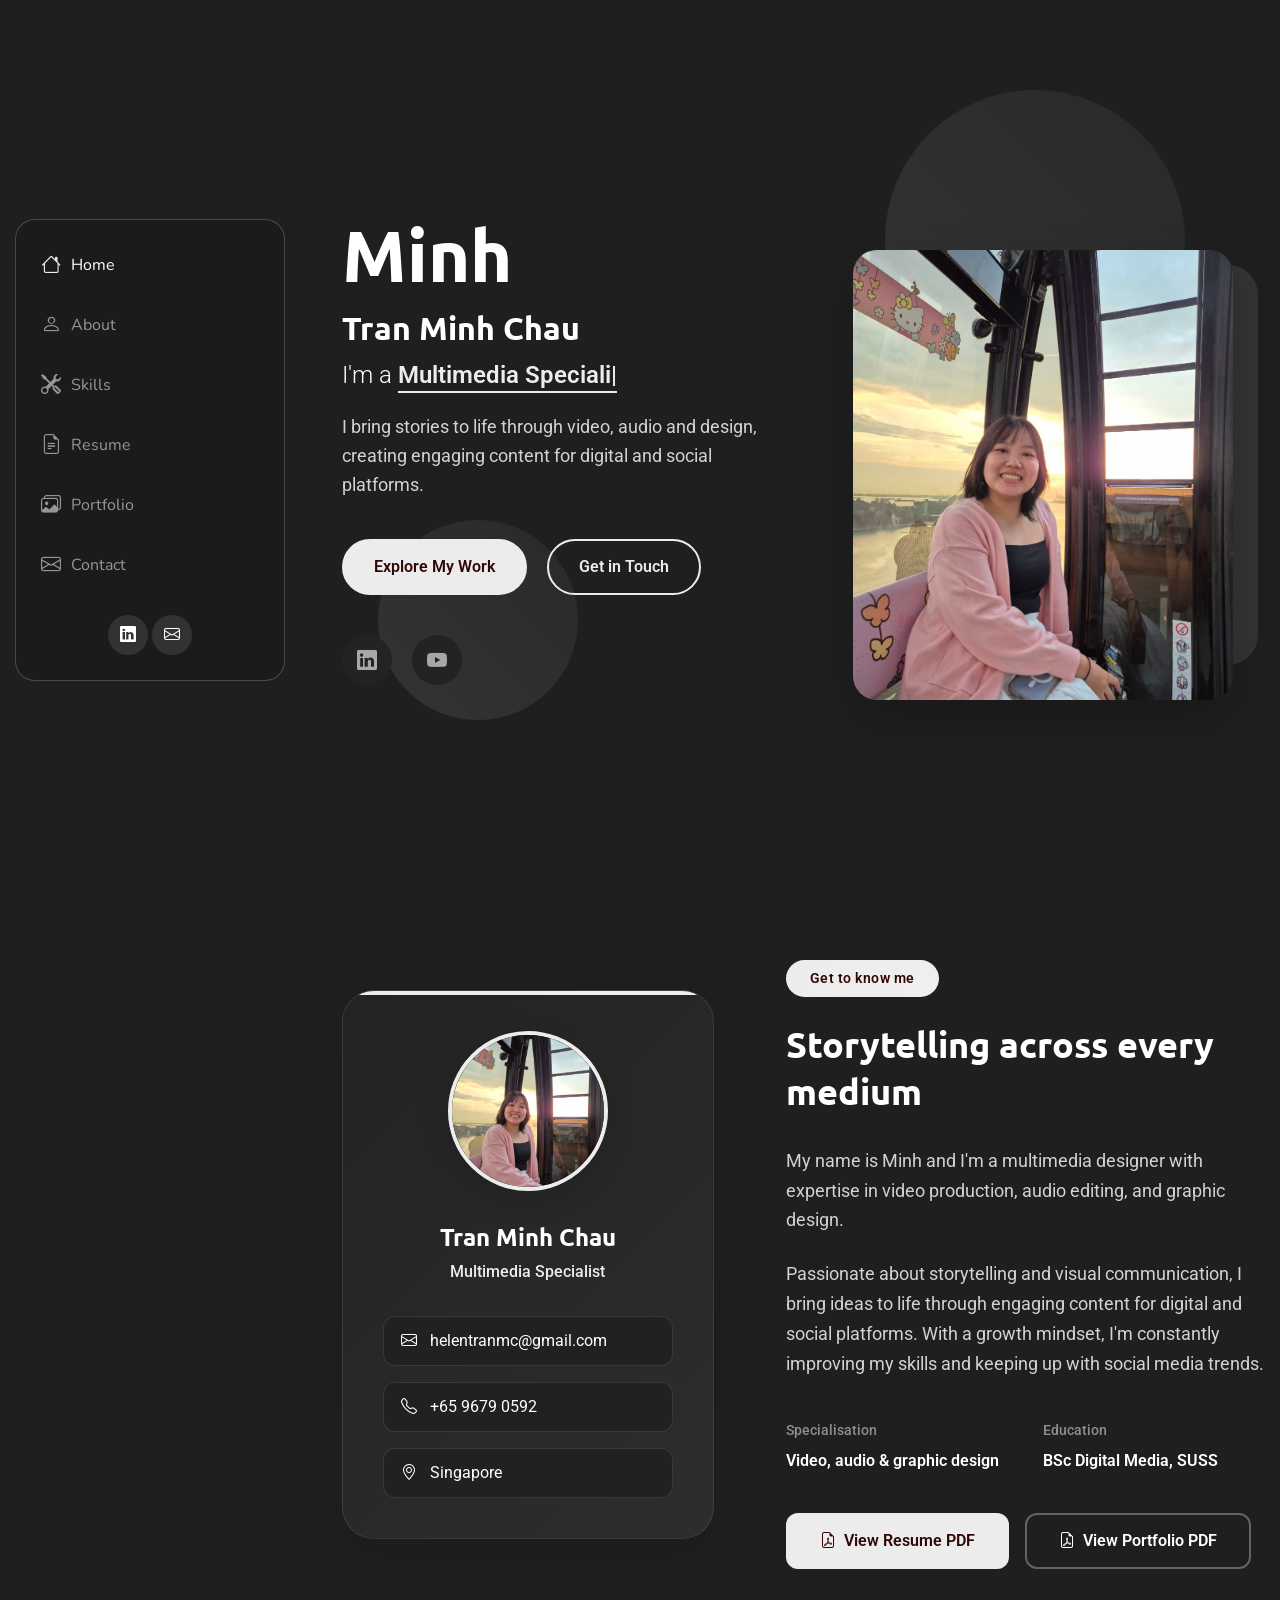
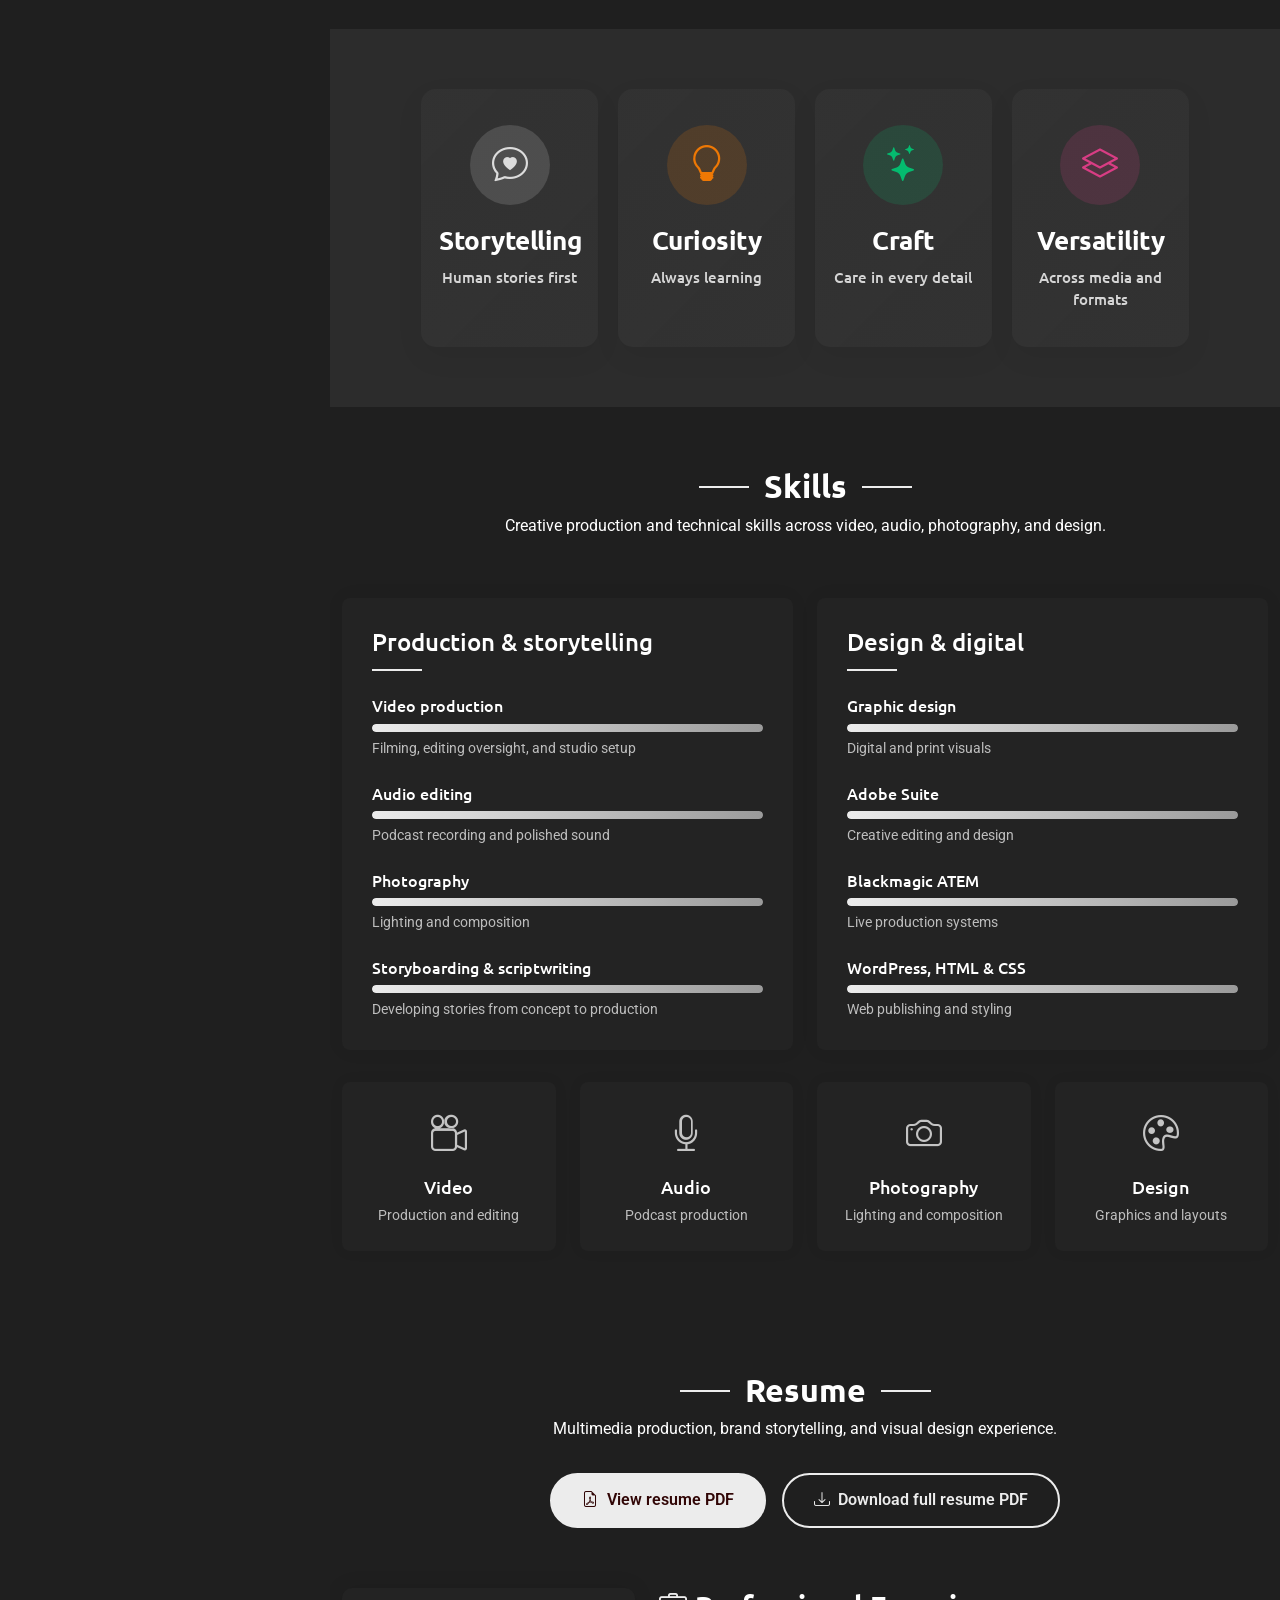
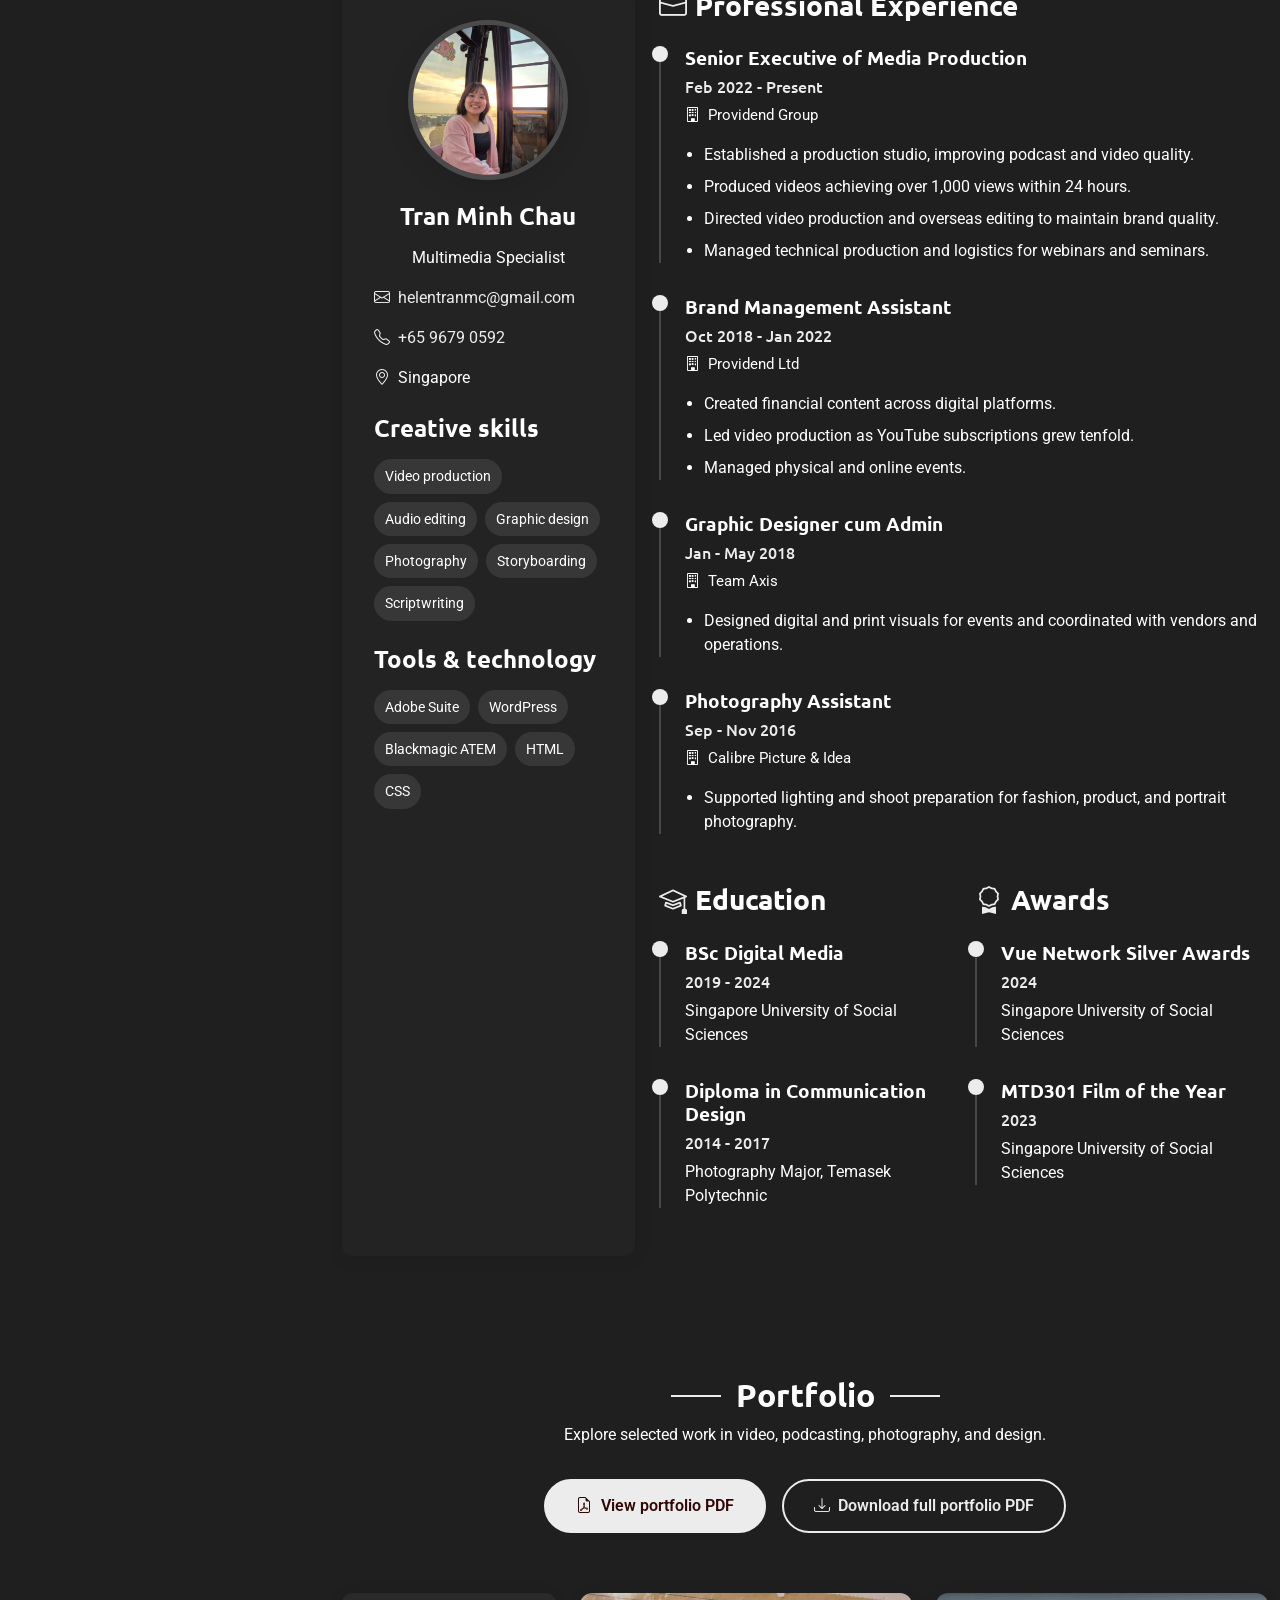
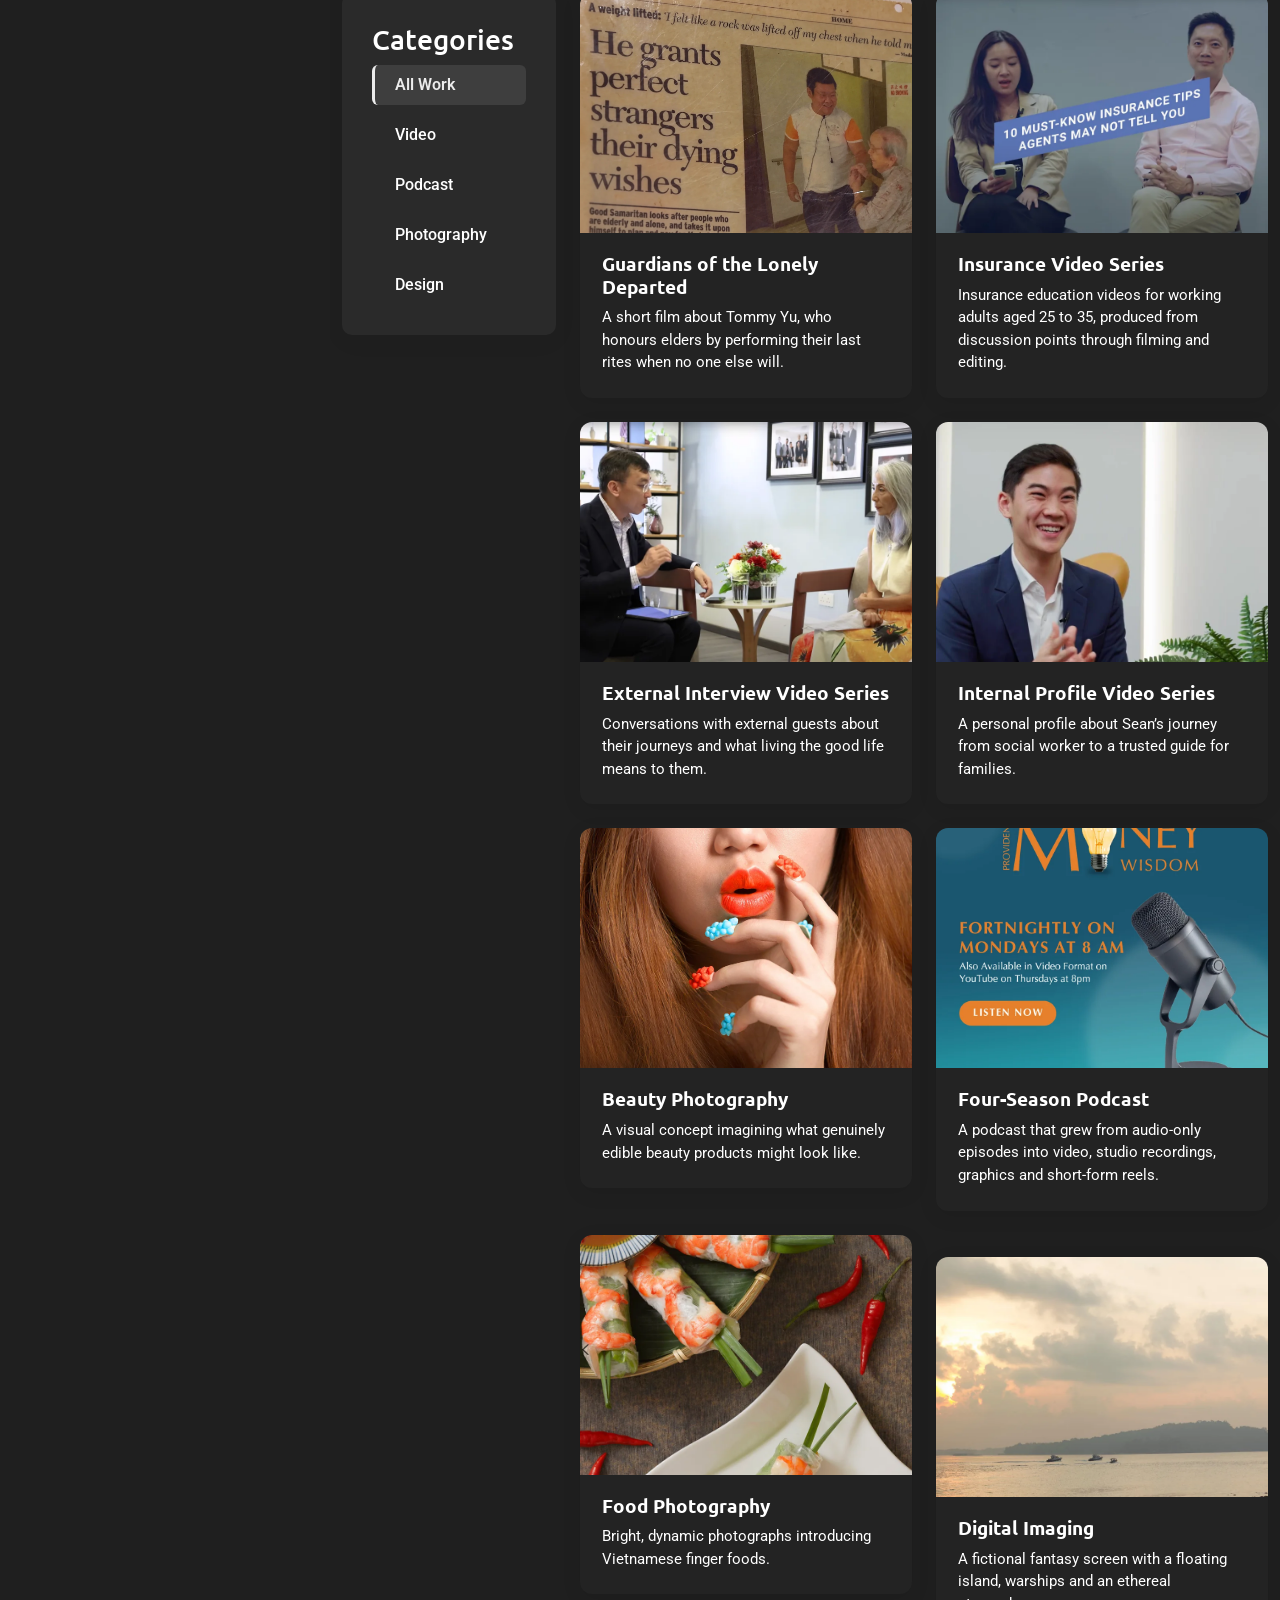
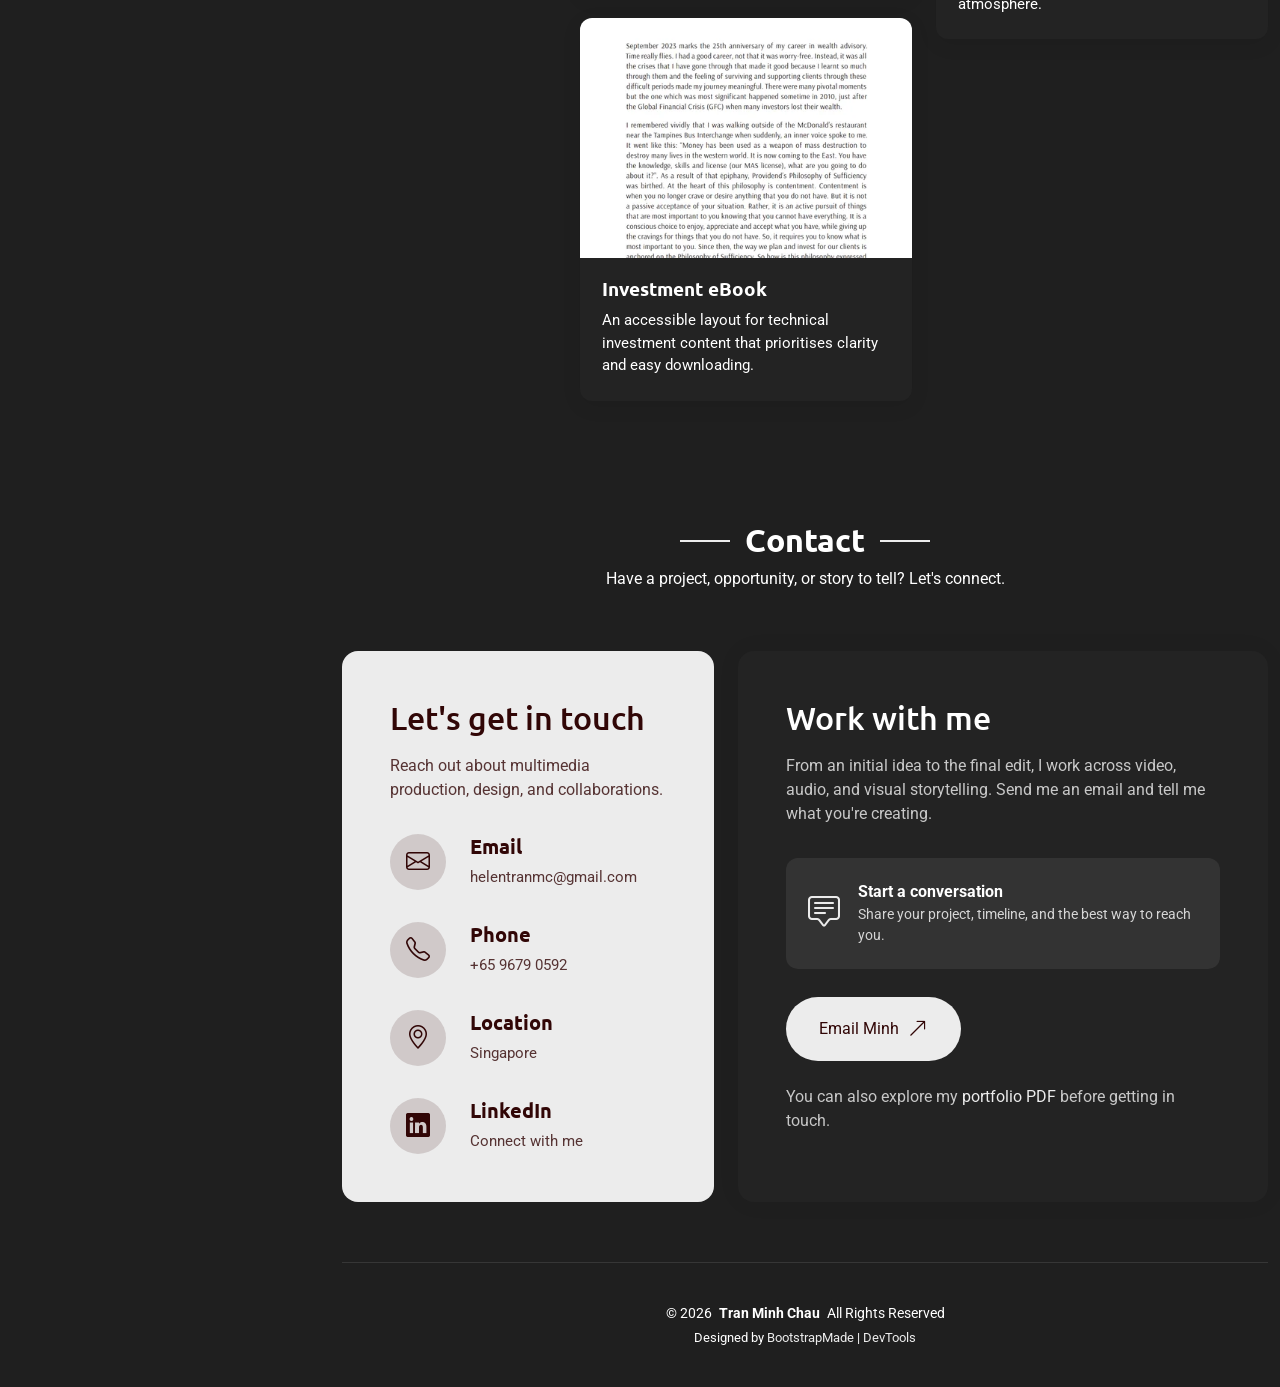
==== commit e3ad9aaa: "p" ====
--- a/index.html
+++ b/index.html
@@ -1,3 +1,3 @@
 <!DOCTYPE html>
 
-<html lang="en"><head><meta charset="utf-8"/><meta content="width=device-width, initial-scale=1" name="viewport"/><meta content="Tran Minh Chau — multimedia specialist in video, audio, graphic design and photography." name="description"/><title>Tran Minh Chau | Multimedia Specialist</title><link href="assets/img/favicon-mc.svg" rel="icon" type="image/svg+xml"/><link href="https://fonts.googleapis.com" rel="preconnect"/><link crossorigin="" href="https://fonts.gstatic.com" rel="preconnect"/><link href="https://fonts.googleapis.com/css2?family=Roboto:wght@300;400;500;700&amp;family=Ubuntu:wght@400;500;700&amp;family=Nunito:wght@400;600;700;800&amp;display=swap" rel="stylesheet"/><link href="assets/vendor/bootstrap/css/bootstrap.min.css" rel="stylesheet"/><link href="assets/vendor/bootstrap-icons/bootstrap-icons.css" rel="stylesheet"/><link href="assets/vendor/aos/aos.css" rel="stylesheet"/><link href="assets/vendor/glightbox/css/glightbox.min.css" rel="stylesheet"/><link href="assets/vendor/swiper/swiper-bundle.min.css" rel="stylesheet"/><link href="assets/css/main.css" rel="stylesheet"/><style>.hero-visual .profile-container{display:grid;place-items:center}.hero-monogram{position:relative;z-index:2;width:65%;aspect-ratio:1;border-radius:50%;display:grid;place-items:center;font:800 clamp(3rem,7vw,6rem)/1 Nunito,sans-serif;color:#fff;background:linear-gradient(140deg,#db6744,#142d45);box-shadow:0 25px 80px #0003}.portfolio .portfolio-content{height:100%}.portfolio .portfolio-info{padding:18px}.portfolio .portfolio-info p{margin-bottom:0}.portfolio-card{height:100%;background:var(--surface-color);border-radius:12px;overflow:hidden;box-shadow:0 8px 30px #0001}.portfolio-card img{width:100%;height:230px;object-fit:cover}.portfolio-card .portfolio-copy{padding:22px}.portfolio-card .portfolio-copy h3{font-size:1.3rem}.portfolio-card .portfolio-copy p{margin:0}.resume .resume-item ul{padding-left:20px}.contact .contact-card{padding:28px;border-radius:14px;background:var(--surface-color);height:100%;box-shadow:0 8px 30px #0001}.contact .contact-card i{font-size:2rem;color:var(--accent-color)}.contact .contact-card a{overflow-wrap:anywhere}.section .section-title p{max-width:760px;margin:auto}.hero .description{max-width:620px}</style><style>.resume .resume-side{position:sticky;top:28px}.resume .resume-initials{width:96px;height:96px;display:grid;place-items:center;border-radius:50%;margin-bottom:22px;background:color-mix(in srgb,var(--accent-color),transparent 84%);border:3px solid color-mix(in srgb,var(--accent-color),transparent 45%);font:800 2rem Nunito,sans-serif;color:var(--accent-color)}.resume .resume-side a{overflow-wrap:anywhere}.resume .resume-tags{display:flex;flex-wrap:wrap;gap:8px}.resume .resume-tags span{padding:7px 11px;border-radius:20px;background:color-mix(in srgb,var(--accent-color),transparent 90%);color:var(--heading-color);font-size:.85rem}.resume .resume-link{display:inline-flex;gap:8px;align-items:center;margin-top:28px;font-weight:700}.resume .resume-section .resume-item:last-child{margin-bottom:0}.resume .resume-section .resume-item ul{margin-bottom:0}@media(max-width:991px){.resume .resume-side{position:static}}</style><style>.contact .info-box .content a{overflow-wrap:anywhere}.contact .contact-form .contact-invite{display:flex;gap:18px;align-items:center;padding:22px;margin:28px 0;background:color-mix(in srgb,var(--accent-color),transparent 92%);border-radius:12px}.contact .contact-invite>i{font-size:2rem;color:var(--accent-color)}.contact .contact-invite strong,.contact .contact-invite span{display:block}.contact .contact-invite span{font-size:.9rem;opacity:.8}.contact .contact-form .btn{display:inline-flex;align-items:center;gap:9px}.contact .contact-form a:not(.btn){color:var(--accent-color)}</style><style>.portfolio .portfolio-project{height:100%;background:var(--surface-color);border-radius:12px;overflow:hidden;box-shadow:0 5px 20px rgba(0,0,0,.08)}.portfolio .portfolio-project .portfolio-wrap{height:240px;border-radius:0;box-shadow:none}.portfolio .portfolio-project .portfolio-wrap img{height:240px}.portfolio .portfolio-project-copy{padding:20px 22px 24px}.portfolio .portfolio-project-copy h3{font-size:1.18rem;font-weight:700;margin:0 0 8px}.portfolio .portfolio-project-copy p{margin:0;font-size:.94rem}.portfolio .portfolio-filters li:focus-visible{outline:2px solid var(--accent-color);outline-offset:2px}.portfolio .portfolio-wrap:focus-within .portfolio-info{opacity:1;transform:translateY(0)}</style><style>.hero .hero-visual .profile-container .profile-image{position:relative;z-index:2;width:min(100%,380px);height:450px;object-fit:cover;object-position:center 35%;border-radius:24px;box-shadow:0 20px 50px rgba(0,0,0,.2)}.about .profile-card .profile-header .profile-image img{object-fit:cover;object-position:center 35%}</style><style>.resume .resume-side .resume-portrait{display:block;width:160px;height:160px;object-fit:cover;object-position:center 32%;border-radius:50%;border:5px solid color-mix(in srgb,var(--accent-color),transparent 80%);margin:0 auto 22px;box-shadow:0 8px 24px rgba(0,0,0,.1)}.resume .resume-side>h3:first-of-type,.resume .resume-side>p:first-of-type{text-align:center}</style><style>.skills .skill-box p{font-size:.9rem;margin:0}.skills .skill-box h4{margin-bottom:7px}.skills .skills-category .row{align-items:stretch}.skills .skills-category .col-sm-6{display:flex}.skills .skills-category .skill-box{width:100%}</style><style>.skills .skill-box p{font-size:.9rem;margin:0}.skills .skill-box h4{margin-bottom:7px}.skills .skills-category .col-sm-6{display:flex}.skills .skills-category .skill-box{width:100%}</style><style>.skills .skill-item .progress{height:8px}.skills .skill-item .progress .progress-bar{width:100%;background:linear-gradient(90deg,var(--accent-color),color-mix(in srgb,var(--accent-color),transparent 45%));transform:scaleX(0);transform-origin:left;transition:transform 1s ease}.skills .skills-category.aos-animate .skill-item .progress-bar,.skills [data-aos].aos-animate .skill-item .progress-bar{transform:scaleX(1)}.skills .skill-item .skill-tooltip{opacity:1;transform:none;margin-top:6px}.skills .skill-box{min-height:165px}.skills .skill-box .skill-tooltip{opacity:1;transform:none}</style><style>.header .header-toggle{border:0}.navmenu a:focus-visible,.header .header-toggle:focus-visible{outline:2px solid var(--accent-color);outline-offset:2px}.header .header-container{width:100%}.header .social-links{align-self:center}</style><style>.stats .stats-item span{font-size:clamp(1.25rem,2vw,1.6rem);line-height:1.2;letter-spacing:-.02em}.stats .stats-item p{font-size:.95rem}.stats .stats-item{padding:36px 18px}</style><style>.section-title .document-actions{display:flex;justify-content:center;flex-wrap:wrap;gap:1rem;margin-top:2rem}.section-title .document-actions .btn{display:inline-flex;align-items:center;justify-content:center;gap:.55rem;padding:14px 30px;font-size:16px;font-weight:600;line-height:1.4;border-radius:50px;text-decoration:none;transition:all .3s ease;border:2px solid var(--accent-color)}.section-title .document-actions .btn.btn-primary{background-color:var(--accent-color);color:var(--contrast-color)}.section-title .document-actions .btn.btn-primary:hover{background-color:color-mix(in srgb,var(--accent-color),black 10%);transform:translateY(-2px);box-shadow:0 8px 25px color-mix(in srgb,var(--accent-color),transparent 70%)}.section-title .document-actions .btn.btn-outline{background-color:transparent;color:var(--accent-color)}.section-title .document-actions .btn.btn-outline:hover{background-color:var(--accent-color);color:var(--contrast-color);transform:translateY(-2px)}@media(max-width:575px){.section-title .document-actions .btn{width:100%;padding:12px 18px}}</style><style>.portfolio .portfolio-wrap .project-cover-link{position:absolute;inset:0;z-index:2}.portfolio .portfolio-wrap .portfolio-info{pointer-events:none}.portfolio .portfolio-wrap .portfolio-info a{pointer-events:auto}.portfolio .portfolio-project-copy h3 a{color:inherit}.portfolio .portfolio-project-copy h3 a:hover{color:var(--accent-color)}</style><style>.portfolio .portfolio-wrap .portfolio-info{background:linear-gradient(to top,rgba(0,0,0,.72) 0%,rgba(0,0,0,.45) 52%,rgba(0,0,0,.18) 100%);color:#fff}.portfolio .portfolio-wrap .portfolio-info h4,.portfolio .portfolio-wrap .portfolio-info .category{color:#fff}.portfolio .portfolio-wrap .portfolio-info .portfolio-links a{background:rgba(255,255,255,.92);color:#171717}.portfolio .portfolio-wrap .portfolio-info .portfolio-links a:hover{background:#fff;color:#171717}</style></head><body class="index-page"><header class="header dark-background d-flex flex-column justify-content-center" id="header"><button aria-controls="navmenu" aria-expanded="false" aria-label="Open navigation menu" class="header-toggle d-xl-none bi bi-list" type="button"></button><div class="header-container d-flex flex-column align-items-start"><nav class="navmenu" id="navmenu"><ul><li><a class="active" href="#hero"><i class="bi bi-house navicon"></i>Home</a></li><li><a href="#about"><i class="bi bi-person navicon"></i>About</a></li><li><a href="#skills"><i class="bi bi-tools navicon"></i>Skills</a></li><li><a href="#resume"><i class="bi bi-file-earmark-text navicon"></i>Resume</a></li><li><a href="#portfolio"><i class="bi bi-images navicon"></i>Portfolio</a></li><li><a href="#contact"><i class="bi bi-envelope navicon"></i>Contact</a></li></ul></nav><div class="social-links text-center"><a aria-label="LinkedIn" href="https://www.linkedin.com/in/minh-chau-tran-593051b8" rel="noopener noreferrer" target="_blank"><i class="bi bi-linkedin"></i></a><a aria-label="Email" href="mailto:helentranmc@gmail.com"><i class="bi bi-envelope"></i></a></div></div></header><main class="main"><section class="hero section" id="hero"><div class="background-elements"><div class="bg-circle circle-1"></div><div class="bg-circle circle-2"></div></div><div class="hero-content"><div class="container"><div class="row align-items-center"><div class="col-lg-6" data-aos="fade-right"><div class="hero-text"><h1>Minh</h1><h2>Tran Minh Chau</h2><p class="lead">I'm a <span class="typed" data-typed-items="Multimedia Specialist,Video Producer,Audio Editor,Graphic Designer,Photographer"></span></p><p class="description">I bring stories to life through video, audio and design, creating engaging content for digital and social platforms.</p><div class="hero-actions"><a class="btn btn-primary" href="#portfolio">Explore My Work</a><a class="btn btn-outline" href="#contact">Get in Touch</a></div><div class="social-links"><a aria-label="LinkedIn" href="https://www.linkedin.com/in/minh-chau-tran-593051b8" rel="noopener noreferrer" target="_blank"><i class="bi bi-linkedin"></i></a><a aria-label="YouTube short film" href="https://youtu.be/9HKj52ng6Co" rel="noopener noreferrer" target="_blank"><i class="bi bi-youtube"></i></a></div></div></div><div class="col-lg-6" data-aos="fade-left" data-aos-delay="200"><div class="hero-visual"><div class="profile-container"><div class="profile-background"></div><img alt="Tran Minh Chau smiling at sunset" class="profile-image" src="assets/img/profile/minh-portrait.png"/></div></div></div></div></div></div></section><section class="about section" id="about"><div class="container" data-aos="fade-up"><div class="row align-items-center gy-5"><div class="col-lg-5"><div class="profile-card"><div class="profile-header"><div class="profile-image"><img alt="Portrait of Tran Minh Chau" class="img-fluid" src="assets/img/profile/minh-portrait.png"/></div></div><div class="profile-content"><h3>Tran Minh Chau</h3><p class="profession">Multimedia Specialist</p><div class="contact-links"><a class="contact-item" href="mailto:helentranmc@gmail.com"><i class="bi bi-envelope"></i>helentranmc@gmail.com</a><a class="contact-item" href="tel:+6596790592"><i class="bi bi-telephone"></i>+65 9679 0592</a><span class="contact-item"><i class="bi bi-geo-alt"></i>Singapore</span></div></div></div></div><div class="col-lg-7"><div class="about-content"><div class="section-header"><span class="badge-text">Get to know me</span><h2>Storytelling across every medium</h2></div><div class="description"><p>My name is Minh and I'm a multimedia designer with expertise in video production, audio editing, and graphic design.</p><p>Passionate about storytelling and visual communication, I bring ideas to life through engaging content for digital and social platforms. With a growth mindset, I'm constantly improving my skills and keeping up with social media trends.</p></div><div class="details-grid"><div class="detail-row"><div class="detail-item"><span class="detail-label">Specialisation</span><span class="detail-value">Video, audio &amp; graphic design</span></div><div class="detail-item"><span class="detail-label">Education</span><span class="detail-value">BSc Digital Media, SUSS</span></div></div></div><div class="cta-section"><a class="btn btn-primary" href="assets/docs/Tran-Minh-Chau-Resume.pdf" rel="noopener noreferrer" target="_blank"><i class="bi bi-file-earmark-pdf"></i> View Resume PDF</a><a class="btn btn-outline" href="assets/docs/Tran-Minh-Chau-Portfolio.pdf" rel="noopener noreferrer" target="_blank"><i class="bi bi-file-earmark-pdf"></i> View Portfolio PDF</a></div></div></div></div></div></section><section class="stats section light-background" id="values"><div class="container" data-aos="fade-up"><div class="row justify-content-center"><div class="col-lg-10"><div class="stats-wrapper"><div class="stats-item" data-aos="zoom-in" data-aos-delay="100"><div class="icon-wrapper"><i class="bi bi-chat-heart"></i></div><span>Storytelling</span><p>Human stories first</p></div><div class="stats-item" data-aos="zoom-in" data-aos-delay="200"><div class="icon-wrapper"><i class="bi bi-lightbulb"></i></div><span>Curiosity</span><p>Always learning</p></div><div class="stats-item" data-aos="zoom-in" data-aos-delay="300"><div class="icon-wrapper"><i class="bi bi-stars"></i></div><span>Craft</span><p>Care in every detail</p></div><div class="stats-item" data-aos="zoom-in" data-aos-delay="400"><div class="icon-wrapper"><i class="bi bi-layers"></i></div><span>Versatility</span><p>Across media and formats</p></div></div></div></div></div></section><section class="skills section" id="skills"><div class="container section-title" data-aos="fade-up"><h2>Skills</h2><p>Creative production and technical skills across video, audio, photography, and design.</p></div><div class="container"><div class="row gy-4"><div class="col-lg-6" data-aos="fade-up" data-aos-delay="100"><div class="skills-category"><h3>Production &amp; storytelling</h3><div class="skill-item"><h4>Video production</h4><div aria-hidden="true" class="progress"><div class="progress-bar"></div></div><div class="skill-tooltip">Filming, editing oversight, and studio setup</div></div><div class="skill-item"><h4>Audio editing</h4><div aria-hidden="true" class="progress"><div class="progress-bar"></div></div><div class="skill-tooltip">Podcast recording and polished sound</div></div><div class="skill-item"><h4>Photography</h4><div aria-hidden="true" class="progress"><div class="progress-bar"></div></div><div class="skill-tooltip">Lighting and composition</div></div><div class="skill-item"><h4>Storyboarding &amp; scriptwriting</h4><div aria-hidden="true" class="progress"><div class="progress-bar"></div></div><div class="skill-tooltip">Developing stories from concept to production</div></div></div></div><div class="col-lg-6" data-aos="fade-up" data-aos-delay="200"><div class="skills-category"><h3>Design &amp; digital</h3><div class="skill-item"><h4>Graphic design</h4><div aria-hidden="true" class="progress"><div class="progress-bar"></div></div><div class="skill-tooltip">Digital and print visuals</div></div><div class="skill-item"><h4>Adobe Suite</h4><div aria-hidden="true" class="progress"><div class="progress-bar"></div></div><div class="skill-tooltip">Creative editing and design</div></div><div class="skill-item"><h4>Blackmagic ATEM</h4><div aria-hidden="true" class="progress"><div class="progress-bar"></div></div><div class="skill-tooltip">Live production systems</div></div><div class="skill-item"><h4>WordPress, HTML &amp; CSS</h4><div aria-hidden="true" class="progress"><div class="progress-bar"></div></div><div class="skill-tooltip">Web publishing and styling</div></div></div></div></div><div class="row gy-4 mt-2"><div class="col-md-3 col-sm-6" data-aos="zoom-in"><div class="skill-box"><i class="bi bi-camera-reels"></i><h4>Video</h4><div class="skill-tooltip">Production and editing</div></div></div><div class="col-md-3 col-sm-6" data-aos="zoom-in" data-aos-delay="100"><div class="skill-box"><i class="bi bi-mic"></i><h4>Audio</h4><div class="skill-tooltip">Podcast production</div></div></div><div class="col-md-3 col-sm-6" data-aos="zoom-in" data-aos-delay="200"><div class="skill-box"><i class="bi bi-camera"></i><h4>Photography</h4><div class="skill-tooltip">Lighting and composition</div></div></div><div class="col-md-3 col-sm-6" data-aos="zoom-in" data-aos-delay="300"><div class="skill-box"><i class="bi bi-palette"></i><h4>Design</h4><div class="skill-tooltip">Graphics and layouts</div></div></div></div></div></section><section class="resume section" id="resume"><div class="container section-title" data-aos="fade-up"><h2>Resume</h2><p>Multimedia production, brand storytelling, and visual design experience.</p><div class="document-actions"><a class="btn btn-primary" href="assets/docs/Tran-Minh-Chau-Resume.pdf" rel="noopener noreferrer" target="_blank"><i class="bi bi-file-earmark-pdf"></i> View resume PDF</a><a class="btn btn-outline" download="Tran-Minh-Chau-Resume.pdf" href="assets/docs/Tran-Minh-Chau-Resume.pdf" type="application/pdf"><i class="bi bi-download"></i> Download full resume PDF</a></div></div><div class="container"><div class="row gy-4"><div class="col-lg-4" data-aos="fade-up" data-aos-delay="100"><aside class="resume-side"><img alt="Portrait of Tran Minh Chau" class="resume-portrait" src="assets/img/profile/minh-portrait.png"/><h3>Tran Minh Chau</h3><p>Multimedia Specialist</p><ul class="contact-info list-unstyled"><li><i class="bi bi-envelope"></i><a href="mailto:helentranmc@gmail.com">helentranmc@gmail.com</a></li><li><i class="bi bi-telephone"></i><a href="tel:+6596790592">+65 9679 0592</a></li><li><i class="bi bi-geo-alt"></i>Singapore</li></ul><h3 class="mt-4">Creative skills</h3><div class="resume-tags"><span>Video production</span><span>Audio editing</span><span>Graphic design</span><span>Photography</span><span>Storyboarding</span><span>Scriptwriting</span></div><h3 class="mt-4">Tools &amp; technology</h3><div class="resume-tags"><span>Adobe Suite</span><span>WordPress</span><span>Blackmagic ATEM</span><span>HTML</span><span>CSS</span></div></aside></div><div class="col-lg-8" data-aos="fade-up" data-aos-delay="200"><div class="resume-section"><h3><i class="bi bi-briefcase me-2"></i>Professional Experience</h3><div class="resume-item"><h4>Senior Executive of Media Production</h4><h5>Feb 2022 - Present</h5><div class="company"><i class="bi bi-building"></i>Providend Group</div><ul><li>Established a production studio, improving podcast and video quality.</li><li>Produced videos achieving over 1,000 views within 24 hours.</li><li>Directed video production and overseas editing to maintain brand quality.</li><li>Managed technical production and logistics for webinars and seminars.</li></ul></div><div class="resume-item"><h4>Brand Management Assistant</h4><h5>Oct 2018 - Jan 2022</h5><div class="company"><i class="bi bi-building"></i>Providend Ltd</div><ul><li>Created financial content across digital platforms.</li><li>Led video production as YouTube subscriptions grew tenfold.</li><li>Managed physical and online events.</li></ul></div><div class="resume-item"><h4>Graphic Designer cum Admin</h4><h5>Jan - May 2018</h5><div class="company"><i class="bi bi-building"></i>Team Axis</div><ul><li>Designed digital and print visuals for events and coordinated with vendors and operations.</li></ul></div><div class="resume-item"><h4>Photography Assistant</h4><h5>Sep - Nov 2016</h5><div class="company"><i class="bi bi-building"></i>Calibre Picture &amp; Idea</div><ul><li>Supported lighting and shoot preparation for fashion, product, and portrait photography.</li></ul></div></div><div class="row gy-3"><div class="col-md-6"><div class="resume-section"><h3><i class="bi bi-mortarboard me-2"></i>Education</h3><div class="resume-item"><h4>BSc Digital Media</h4><h5>2019 - 2024</h5><p>Singapore University of Social Sciences</p></div><div class="resume-item"><h4>Diploma in Communication Design</h4><h5>2014 - 2017</h5><p>Photography Major, Temasek Polytechnic</p></div></div></div><div class="col-md-6"><div class="resume-section"><h3><i class="bi bi-award me-2"></i>Awards</h3><div class="resume-item"><h4>Vue Network Silver Awards</h4><h5>2024</h5><p>Singapore University of Social Sciences</p></div><div class="resume-item"><h4>MTD301 Film of the Year</h4><h5>2023</h5><p>Singapore University of Social Sciences</p></div></div></div></div></div></div></div></section><section class="portfolio section" id="portfolio"><div class="container section-title" data-aos="fade-up"><h2>Portfolio</h2><p>Explore selected work in video, podcasting, photography, and design.</p><div class="document-actions"><a class="btn btn-primary" href="assets/docs/Tran-Minh-Chau-Portfolio.pdf" rel="noopener noreferrer" target="_blank"><i class="bi bi-file-earmark-pdf"></i> View portfolio PDF</a><a class="btn btn-outline" download="Tran-Minh-Chau-Portfolio.pdf" href="assets/docs/Tran-Minh-Chau-Portfolio.pdf" type="application/pdf"><i class="bi bi-download"></i> Download full portfolio PDF</a></div></div><div class="container isotope-layout" data-default-filter="*" data-layout="masonry"><div class="row gy-4"><div class="col-lg-3 filter-sidebar" data-aos="fade-right"><div class="filters-wrapper"><h3>Categories</h3><ul class="portfolio-filters isotope-filters"><li class="filter-active" data-filter="*" role="button" tabindex="0">All Work</li><li data-filter=".filter-video" role="button" tabindex="0">Video</li><li data-filter=".filter-podcast" role="button" tabindex="0">Podcast</li><li data-filter=".filter-photography" role="button" tabindex="0">Photography</li><li data-filter=".filter-design" role="button" tabindex="0">Design</li></ul></div></div><div class="col-lg-9"><div class="row gy-4 isotope-container"><div class="col-md-6 isotope-item filter-video"><article class="portfolio-project"><div class="portfolio-wrap"><img alt="YouTube thumbnail for Guardians of the Lonely Departed" loading="eager" src="assets/img/projects/guardians-thumbnail.jpg"/><a aria-label="Read about Guardians of the Lonely Departed" class="project-cover-link" href="project-guardians-of-the-lonely-departed.html"></a><div class="portfolio-info"><div class="content"><span class="category">Short film</span><h4>Guardians of the Lonely Departed</h4><div class="portfolio-links"><a aria-label="Read about Guardians of the Lonely Departed" href="project-guardians-of-the-lonely-departed.html"><i class="bi bi-arrow-up-right"></i></a></div></div></div></div><div class="portfolio-project-copy"><h3><a href="project-guardians-of-the-lonely-departed.html">Guardians of the Lonely Departed</a></h3><p>A short film about Tommy Yu, who honours elders by performing their last rites when no one else will.</p></div></article></div><div class="col-md-6 isotope-item filter-video"><article class="portfolio-project"><div class="portfolio-wrap"><img alt="Insurance Video Series project image" loading="eager" src="assets/img/projects/details/insurance-1.webp"/><a aria-label="Read about Insurance Video Series" class="project-cover-link" href="project-insurance-video-series.html"></a><div class="portfolio-info"><div class="content"><span class="category">Video production</span><h4>Insurance Video Series</h4><div class="portfolio-links"><a aria-label="Read about Insurance Video Series" href="project-insurance-video-series.html"><i class="bi bi-arrow-up-right"></i></a></div></div></div></div><div class="portfolio-project-copy"><h3><a href="project-insurance-video-series.html">Insurance Video Series</a></h3><p>Insurance education videos for working adults aged 25 to 35, produced from discussion points through filming and editing.</p></div></article></div><div class="col-md-6 isotope-item filter-video"><article class="portfolio-project"><div class="portfolio-wrap"><img alt="Sean speaking in the interview video" loading="eager" src="assets/img/projects/details/sean-1.webp"/><a aria-label="Read about Internal Profile Video Series" class="project-cover-link" href="project-story-of-sean.html"></a><div class="portfolio-info"><div class="content"><span class="category">Video Production</span><h4>Internal Profile Video Series</h4><div class="portfolio-links"><a aria-label="Read about Internal Profile Video Series" href="project-story-of-sean.html"><i class="bi bi-arrow-up-right"></i></a></div></div></div></div><div class="portfolio-project-copy"><h3><a href="project-story-of-sean.html">Internal Profile Video Series</a></h3><p>A personal profile about Sean’s journey from social worker to a trusted guide for families.</p></div></article></div><div class="col-md-6 isotope-item filter-video"><article class="portfolio-project"><div class="portfolio-wrap"><img alt="External Interview Video Series project image" loading="eager" src="assets/img/projects/details/interview-1.webp"/><a aria-label="Read about External Interview Video Series" class="project-cover-link" href="project-external-interview-video-series.html"></a><div class="portfolio-info"><div class="content"><span class="category">Video production</span><h4>External Interview Video Series</h4><div class="portfolio-links"><a aria-label="Read about External Interview Video Series" href="project-external-interview-video-series.html"><i class="bi bi-arrow-up-right"></i></a></div></div></div></div><div class="portfolio-project-copy"><h3><a href="project-external-interview-video-series.html">External Interview Video Series</a></h3><p>Conversations with external guests about their journeys and what living the good life means to them.</p></div></article></div><div class="col-md-6 isotope-item filter-podcast"><article class="portfolio-project"><div class="portfolio-wrap"><img alt="Four-Season Podcast project image" loading="eager" src="assets/img/projects/details/podcast-art.webp"/><a aria-label="Read about Four-Season Podcast" class="project-cover-link" href="project-four-season-podcast.html"></a><div class="portfolio-info"><div class="content"><span class="category">Podcast / audio and video</span><h4>Four-Season Podcast</h4><div class="portfolio-links"><a aria-label="Read about Four-Season Podcast" href="project-four-season-podcast.html"><i class="bi bi-arrow-up-right"></i></a></div></div></div></div><div class="portfolio-project-copy"><h3><a href="project-four-season-podcast.html">Four-Season Podcast</a></h3><p>A podcast that grew from audio-only episodes into video, studio recordings, graphics and short-form reels.</p></div></article></div><div class="col-md-6 isotope-item filter-photography"><article class="portfolio-project"><div class="portfolio-wrap"><img alt="Beauty Photography project image" loading="eager" src="assets/img/projects/details/beauty-1.webp"/><a aria-label="Read about Beauty Photography" class="project-cover-link" href="project-beauty-photography.html"></a><div class="portfolio-info"><div class="content"><span class="category">Photography</span><h4>Beauty Photography</h4><div class="portfolio-links"><a aria-label="Read about Beauty Photography" href="project-beauty-photography.html"><i class="bi bi-arrow-up-right"></i></a></div></div></div></div><div class="portfolio-project-copy"><h3><a href="project-beauty-photography.html">Beauty Photography</a></h3><p>A visual concept imagining what genuinely edible beauty products might look like.</p></div></article></div><div class="col-md-6 isotope-item filter-photography"><article class="portfolio-project"><div class="portfolio-wrap"><img alt="Food Photography project image" loading="eager" src="assets/img/projects/details/food-1.webp"/><a aria-label="Read about Food Photography" class="project-cover-link" href="project-food-photography.html"></a><div class="portfolio-info"><div class="content"><span class="category">Photography</span><h4>Food Photography</h4><div class="portfolio-links"><a aria-label="Read about Food Photography" href="project-food-photography.html"><i class="bi bi-arrow-up-right"></i></a></div></div></div></div><div class="portfolio-project-copy"><h3><a href="project-food-photography.html">Food Photography</a></h3><p>Bright, dynamic photographs introducing Vietnamese finger foods.</p></div></article></div><div class="col-md-6 isotope-item filter-design filter-photography"><article class="portfolio-project"><div class="portfolio-wrap"><img alt="Digital Imaging project image" loading="eager" src="assets/img/projects/details/digital-before.webp"/><a aria-label="Read about Digital Imaging" class="project-cover-link" href="project-digital-imaging.html"></a><div class="portfolio-info"><div class="content"><span class="category">Digital imaging</span><h4>Digital Imaging</h4><div class="portfolio-links"><a aria-label="Read about Digital Imaging" href="project-digital-imaging.html"><i class="bi bi-arrow-up-right"></i></a></div></div></div></div><div class="portfolio-project-copy"><h3><a href="project-digital-imaging.html">Digital Imaging</a></h3><p>A fictional fantasy screen with a floating island, warships and an ethereal atmosphere.</p></div></article></div><div class="col-md-6 isotope-item filter-design"><article class="portfolio-project"><div class="portfolio-wrap"><img alt="Investment eBook project image" loading="eager" src="assets/img/projects/details/ebook-page-1.webp"/><a aria-label="Read about Investment eBook" class="project-cover-link" href="project-investment-ebook.html"></a><div class="portfolio-info"><div class="content"><span class="category">Book layout and design</span><h4>Investment eBook</h4><div class="portfolio-links"><a aria-label="Read about Investment eBook" href="project-investment-ebook.html"><i class="bi bi-arrow-up-right"></i></a></div></div></div></div><div class="portfolio-project-copy"><h3><a href="project-investment-ebook.html">Investment eBook</a></h3><p>An accessible layout for technical investment content that prioritises clarity and easy downloading.</p></div></article></div></div></div></div></div></section><section class="contact section" id="contact"><div class="container section-title" data-aos="fade-up"><h2>Contact</h2><p>Have a project, opportunity, or story to tell? Let's connect.</p></div><div class="container"><div class="row gy-4"><div class="col-lg-5" data-aos="fade-right"><div class="info-box"><h3>Let's get in touch</h3><p>Reach out about multimedia production, design, and collaborations.</p><div class="info-item"><div class="icon-box"><i class="bi bi-envelope"></i></div><div class="content"><h4>Email</h4><p><a href="mailto:helentranmc@gmail.com">helentranmc@gmail.com</a></p></div></div><div class="info-item"><div class="icon-box"><i class="bi bi-telephone"></i></div><div class="content"><h4>Phone</h4><p><a href="tel:+6596790592">+65 9679 0592</a></p></div></div><div class="info-item"><div class="icon-box"><i class="bi bi-geo-alt"></i></div><div class="content"><h4>Location</h4><p>Singapore</p></div></div><div class="info-item"><div class="icon-box"><i class="bi bi-linkedin"></i></div><div class="content"><h4>LinkedIn</h4><p><a href="https://www.linkedin.com/in/minh-chau-tran-593051b8" rel="noopener noreferrer" target="_blank">Connect with me</a></p></div></div></div></div><div class="col-lg-7" data-aos="fade-left" data-aos-delay="100"><div class="contact-form"><h3>Work with me</h3><p>From an initial idea to the final edit, I work across video, audio, and visual storytelling. Send me an email and tell me what you're creating.</p><div class="contact-invite"><i class="bi bi-chat-square-text"></i><div><strong>Start a conversation</strong><span>Share your project, timeline, and the best way to reach you.</span></div></div><a class="btn" href="mailto:helentranmc@gmail.com?subject=Project%20enquiry">Email Minh <i class="bi bi-arrow-up-right"></i></a><p class="mt-4 mb-0">You can also explore my <a href="assets/docs/Tran-Minh-Chau-Portfolio.pdf" rel="noopener noreferrer" target="_blank">portfolio PDF</a> before getting in touch.</p></div></div></div></div></section></main><footer class="footer position-relative" id="footer"><div class="container"><div class="copyright text-center"><p>© <span id="year"></span> <strong class="px-1 sitename">Tran Minh Chau</strong> <span>All Rights Reserved</span></p></div><div class="credits">Designed by <a href="https://bootstrapmade.com/" rel="noopener noreferrer" target="_blank">BootstrapMade</a> | <a href="https://bootstrapmade.com/tools/" rel="noopener noreferrer" target="_blank">DevTools</a></div></div></footer><a class="scroll-top d-flex align-items-center justify-content-center" href="#" id="scroll-top"><i class="bi bi-arrow-up-short"></i></a><div id="preloader"></div><script src="assets/vendor/bootstrap/js/bootstrap.bundle.min.js"></script><script src="assets/vendor/aos/aos.js"></script><script src="assets/vendor/typed.js/typed.umd.js"></script><script src="assets/vendor/purecounter/purecounter_vanilla.js"></script><script src="assets/vendor/waypoints/noframework.waypoints.js"></script><script src="assets/vendor/glightbox/js/glightbox.min.js"></script><script src="assets/vendor/imagesloaded/imagesloaded.pkgd.min.js"></script><script src="assets/vendor/isotope-layout/isotope.pkgd.min.js"></script><script src="assets/vendor/swiper/swiper-bundle.min.js"></script><script src="assets/js/main.js"></script><script>document.getElementById('year').textContent=new Date().getFullYear()</script><script>document.querySelectorAll('.portfolio-filters li').forEach(function(tab){tab.addEventListener('keydown',function(event){if(event.key==='Enter'||event.key===' '){event.preventDefault();tab.click()}})})</script></body></html>
+<html lang="en"><head><meta charset="utf-8"/><meta content="width=device-width, initial-scale=1" name="viewport"/><meta content="Tran Minh Chau — multimedia specialist in video, audio, graphic design and photography." name="description"/><title>Tran Minh Chau | Multimedia Specialist</title><link href="assets/img/favicon-mc.svg" rel="icon" type="image/svg+xml"/><link href="https://fonts.googleapis.com" rel="preconnect"/><link crossorigin="" href="https://fonts.gstatic.com" rel="preconnect"/><link href="https://fonts.googleapis.com/css2?family=Roboto:wght@300;400;500;700&amp;family=Ubuntu:wght@400;500;700&amp;family=Nunito:wght@400;600;700;800&amp;display=swap" rel="stylesheet"/><link href="assets/vendor/bootstrap/css/bootstrap.min.css" rel="stylesheet"/><link href="assets/vendor/bootstrap-icons/bootstrap-icons.css" rel="stylesheet"/><link href="assets/vendor/aos/aos.css" rel="stylesheet"/><link href="assets/vendor/glightbox/css/glightbox.min.css" rel="stylesheet"/><link href="assets/vendor/swiper/swiper-bundle.min.css" rel="stylesheet"/><link href="assets/css/main.css" rel="stylesheet"/><style>.hero-visual .profile-container{display:grid;place-items:center}.hero-monogram{position:relative;z-index:2;width:65%;aspect-ratio:1;border-radius:50%;display:grid;place-items:center;font:800 clamp(3rem,7vw,6rem)/1 Nunito,sans-serif;color:#fff;background:linear-gradient(140deg,#db6744,#142d45);box-shadow:0 25px 80px #0003}.portfolio .portfolio-content{height:100%}.portfolio .portfolio-info{padding:18px}.portfolio .portfolio-info p{margin-bottom:0}.portfolio-card{height:100%;background:var(--surface-color);border-radius:12px;overflow:hidden;box-shadow:0 8px 30px #0001}.portfolio-card img{width:100%;height:230px;object-fit:cover}.portfolio-card .portfolio-copy{padding:22px}.portfolio-card .portfolio-copy h3{font-size:1.3rem}.portfolio-card .portfolio-copy p{margin:0}.resume .resume-item ul{padding-left:20px}.contact .contact-card{padding:28px;border-radius:14px;background:var(--surface-color);height:100%;box-shadow:0 8px 30px #0001}.contact .contact-card i{font-size:2rem;color:var(--accent-color)}.contact .contact-card a{overflow-wrap:anywhere}.section .section-title p{max-width:760px;margin:auto}.hero .description{max-width:620px}</style><style>.resume .resume-side{position:sticky;top:28px}.resume .resume-initials{width:96px;height:96px;display:grid;place-items:center;border-radius:50%;margin-bottom:22px;background:color-mix(in srgb,var(--accent-color),transparent 84%);border:3px solid color-mix(in srgb,var(--accent-color),transparent 45%);font:800 2rem Nunito,sans-serif;color:var(--accent-color)}.resume .resume-side a{overflow-wrap:anywhere}.resume .resume-tags{display:flex;flex-wrap:wrap;gap:8px}.resume .resume-tags span{padding:7px 11px;border-radius:20px;background:color-mix(in srgb,var(--accent-color),transparent 90%);color:var(--heading-color);font-size:.85rem}.resume .resume-link{display:inline-flex;gap:8px;align-items:center;margin-top:28px;font-weight:700}.resume .resume-section .resume-item:last-child{margin-bottom:0}.resume .resume-section .resume-item ul{margin-bottom:0}@media(max-width:991px){.resume .resume-side{position:static}}</style><style>.contact .info-box .content a{overflow-wrap:anywhere}.contact .contact-form .contact-invite{display:flex;gap:18px;align-items:center;padding:22px;margin:28px 0;background:color-mix(in srgb,var(--accent-color),transparent 92%);border-radius:12px}.contact .contact-invite>i{font-size:2rem;color:var(--accent-color)}.contact .contact-invite strong,.contact .contact-invite span{display:block}.contact .contact-invite span{font-size:.9rem;opacity:.8}.contact .contact-form .btn{display:inline-flex;align-items:center;gap:9px}.contact .contact-form a:not(.btn){color:var(--accent-color)}</style><style>.portfolio .portfolio-project{height:100%;background:var(--surface-color);border-radius:12px;overflow:hidden;box-shadow:0 5px 20px rgba(0,0,0,.08)}.portfolio .portfolio-project .portfolio-wrap{height:240px;border-radius:0;box-shadow:none}.portfolio .portfolio-project .portfolio-wrap img{height:240px}.portfolio .portfolio-project-copy{padding:20px 22px 24px}.portfolio .portfolio-project-copy h3{font-size:1.18rem;font-weight:700;margin:0 0 8px}.portfolio .portfolio-project-copy p{margin:0;font-size:.94rem}.portfolio .portfolio-filters li:focus-visible{outline:2px solid var(--accent-color);outline-offset:2px}.portfolio .portfolio-wrap:focus-within .portfolio-info{opacity:1;transform:translateY(0)}</style><style>.hero .hero-visual .profile-container .profile-image{position:relative;z-index:2;width:min(100%,380px);height:450px;object-fit:cover;object-position:center 35%;border-radius:24px;box-shadow:0 20px 50px rgba(0,0,0,.2)}.about .profile-card .profile-header .profile-image img{object-fit:cover;object-position:center 35%}</style><style>.resume .resume-side .resume-portrait{display:block;width:160px;height:160px;object-fit:cover;object-position:center 32%;border-radius:50%;border:5px solid color-mix(in srgb,var(--accent-color),transparent 80%);margin:0 auto 22px;box-shadow:0 8px 24px rgba(0,0,0,.1)}.resume .resume-side>h3:first-of-type,.resume .resume-side>p:first-of-type{text-align:center}</style><style>.skills .skill-box p{font-size:.9rem;margin:0}.skills .skill-box h4{margin-bottom:7px}.skills .skills-category .row{align-items:stretch}.skills .skills-category .col-sm-6{display:flex}.skills .skills-category .skill-box{width:100%}</style><style>.skills .skill-box p{font-size:.9rem;margin:0}.skills .skill-box h4{margin-bottom:7px}.skills .skills-category .col-sm-6{display:flex}.skills .skills-category .skill-box{width:100%}</style><style>.skills .skill-item .progress{height:8px}.skills .skill-item .progress .progress-bar{width:100%;background:linear-gradient(90deg,var(--accent-color),color-mix(in srgb,var(--accent-color),transparent 45%));transform:scaleX(0);transform-origin:left;transition:transform 1s ease}.skills .skills-category.aos-animate .skill-item .progress-bar,.skills [data-aos].aos-animate .skill-item .progress-bar{transform:scaleX(1)}.skills .skill-item .skill-tooltip{opacity:1;transform:none;margin-top:6px}.skills .skill-box{min-height:165px}.skills .skill-box .skill-tooltip{opacity:1;transform:none}</style><style>.header .header-toggle{border:0}.navmenu a:focus-visible,.header .header-toggle:focus-visible{outline:2px solid var(--accent-color);outline-offset:2px}.header .header-container{width:100%}.header .social-links{align-self:center}</style><style>.stats .stats-item span{font-size:clamp(1.25rem,2vw,1.6rem);line-height:1.2;letter-spacing:-.02em}.stats .stats-item p{font-size:.95rem}.stats .stats-item{padding:36px 18px}</style><style>.section-title .document-actions{display:flex;justify-content:center;flex-wrap:wrap;gap:1rem;margin-top:2rem}.section-title .document-actions .btn{display:inline-flex;align-items:center;justify-content:center;gap:.55rem;padding:14px 30px;font-size:16px;font-weight:600;line-height:1.4;border-radius:50px;text-decoration:none;transition:all .3s ease;border:2px solid var(--accent-color)}.section-title .document-actions .btn.btn-primary{background-color:var(--accent-color);color:var(--contrast-color)}.section-title .document-actions .btn.btn-primary:hover{background-color:color-mix(in srgb,var(--accent-color),black 10%);transform:translateY(-2px);box-shadow:0 8px 25px color-mix(in srgb,var(--accent-color),transparent 70%)}.section-title .document-actions .btn.btn-outline{background-color:transparent;color:var(--accent-color)}.section-title .document-actions .btn.btn-outline:hover{background-color:var(--accent-color);color:var(--contrast-color);transform:translateY(-2px)}@media(max-width:575px){.section-title .document-actions .btn{width:100%;padding:12px 18px}}</style><style>.portfolio .portfolio-wrap .project-cover-link{position:absolute;inset:0;z-index:2}.portfolio .portfolio-wrap .portfolio-info{pointer-events:none}.portfolio .portfolio-wrap .portfolio-info a{pointer-events:auto}.portfolio .portfolio-project-copy h3 a{color:inherit}.portfolio .portfolio-project-copy h3 a:hover{color:var(--accent-color)}</style><style>.portfolio .portfolio-wrap .portfolio-info{background:linear-gradient(to top,rgba(0,0,0,.72) 0%,rgba(0,0,0,.45) 52%,rgba(0,0,0,.18) 100%);color:#fff}.portfolio .portfolio-wrap .portfolio-info h4,.portfolio .portfolio-wrap .portfolio-info .category{color:#fff}.portfolio .portfolio-wrap .portfolio-info .portfolio-links a{background:rgba(255,255,255,.92);color:#171717}.portfolio .portfolio-wrap .portfolio-info .portfolio-links a:hover{background:#fff;color:#171717}</style></head><body class="index-page"><header class="header dark-background d-flex flex-column justify-content-center" id="header"><button aria-controls="navmenu" aria-expanded="false" aria-label="Open navigation menu" class="header-toggle d-xl-none bi bi-list" type="button"></button><div class="header-container d-flex flex-column align-items-start"><nav class="navmenu" id="navmenu"><ul><li><a class="active" href="#hero"><i class="bi bi-house navicon"></i>Home</a></li><li><a href="#about"><i class="bi bi-person navicon"></i>About</a></li><li><a href="#skills"><i class="bi bi-tools navicon"></i>Skills</a></li><li><a href="#resume"><i class="bi bi-file-earmark-text navicon"></i>Resume</a></li><li><a href="#portfolio"><i class="bi bi-images navicon"></i>Portfolio</a></li><li><a href="#contact"><i class="bi bi-envelope navicon"></i>Contact</a></li></ul></nav><div class="social-links text-center"><a aria-label="LinkedIn" href="https://www.linkedin.com/in/minh-chau-tran-593051b8" rel="noopener noreferrer" target="_blank"><i class="bi bi-linkedin"></i></a><a aria-label="Email" href="mailto:helentranmc@gmail.com"><i class="bi bi-envelope"></i></a></div></div></header><main class="main"><section class="hero section" id="hero"><div class="background-elements"><div class="bg-circle circle-1"></div><div class="bg-circle circle-2"></div></div><div class="hero-content"><div class="container"><div class="row align-items-center"><div class="col-lg-6" data-aos="fade-right"><div class="hero-text"><h1>Minh</h1><h2>Tran Minh Chau</h2><p class="lead">I'm a <span class="typed" data-typed-items="Multimedia Specialist,Video Producer,Audio Editor,Graphic Designer,Photographer"></span></p><p class="description">I bring stories to life through video, audio and design, creating engaging content for digital and social platforms.</p><div class="hero-actions"><a class="btn btn-primary" href="#portfolio">Explore My Work</a><a class="btn btn-outline" href="#contact">Get in Touch</a></div><div class="social-links"><a aria-label="LinkedIn" href="https://www.linkedin.com/in/minh-chau-tran-593051b8" rel="noopener noreferrer" target="_blank"><i class="bi bi-linkedin"></i></a><a aria-label="YouTube short film" href="https://youtu.be/9HKj52ng6Co" rel="noopener noreferrer" target="_blank"><i class="bi bi-youtube"></i></a></div></div></div><div class="col-lg-6" data-aos="fade-left" data-aos-delay="200"><div class="hero-visual"><div class="profile-container"><div class="profile-background"></div><img alt="Tran Minh Chau smiling at sunset" class="profile-image" src="assets/img/profile/minh-portrait.png"/></div></div></div></div></div></div></section><section class="about section" id="about"><div class="container" data-aos="fade-up"><div class="row align-items-center gy-5"><div class="col-lg-5"><div class="profile-card"><div class="profile-header"><div class="profile-image"><img alt="Portrait of Tran Minh Chau" class="img-fluid" src="assets/img/profile/minh-portrait.png"/></div></div><div class="profile-content"><h3>Tran Minh Chau</h3><p class="profession">Multimedia Specialist</p><div class="contact-links"><a class="contact-item" href="mailto:helentranmc@gmail.com"><i class="bi bi-envelope"></i>helentranmc@gmail.com</a><a class="contact-item" href="tel:+6596790592"><i class="bi bi-telephone"></i>+65 9679 0592</a><span class="contact-item"><i class="bi bi-geo-alt"></i>Singapore</span></div></div></div></div><div class="col-lg-7"><div class="about-content"><div class="section-header"><span class="badge-text">Get to know me</span><h2>Storytelling across every medium</h2></div><div class="description"><p>My name is Minh and I'm a multimedia designer with expertise in video production, audio editing, and graphic design.</p><p>Passionate about storytelling and visual communication, I bring ideas to life through engaging content for digital and social platforms. With a growth mindset, I'm constantly improving my skills and keeping up with social media trends.</p></div><div class="details-grid"><div class="detail-row"><div class="detail-item"><span class="detail-label">Specialisation</span><span class="detail-value">Video, audio &amp; graphic design</span></div><div class="detail-item"><span class="detail-label">Education</span><span class="detail-value">BSc Digital Media, SUSS</span></div></div></div><div class="cta-section"><a class="btn btn-primary" href="assets/docs/Tran-Minh-Chau-Resume.pdf" rel="noopener noreferrer" target="_blank"><i class="bi bi-file-earmark-pdf"></i> View Resume PDF</a><a class="btn btn-outline" href="assets/docs/Tran-Minh-Chau-Portfolio.pdf" rel="noopener noreferrer" target="_blank"><i class="bi bi-file-earmark-pdf"></i> View Portfolio PDF</a></div></div></div></div></div></section><section class="stats section light-background" id="values"><div class="container" data-aos="fade-up"><div class="row justify-content-center"><div class="col-lg-10"><div class="stats-wrapper"><div class="stats-item" data-aos="zoom-in" data-aos-delay="100"><div class="icon-wrapper"><i class="bi bi-chat-heart"></i></div><span>Storytelling</span><p>Human stories first</p></div><div class="stats-item" data-aos="zoom-in" data-aos-delay="200"><div class="icon-wrapper"><i class="bi bi-lightbulb"></i></div><span>Curiosity</span><p>Always learning</p></div><div class="stats-item" data-aos="zoom-in" data-aos-delay="300"><div class="icon-wrapper"><i class="bi bi-stars"></i></div><span>Craft</span><p>Care in every detail</p></div><div class="stats-item" data-aos="zoom-in" data-aos-delay="400"><div class="icon-wrapper"><i class="bi bi-layers"></i></div><span>Versatility</span><p>Across media and formats</p></div></div></div></div></div></section><section class="skills section" id="skills"><div class="container section-title" data-aos="fade-up"><h2>Skills</h2><p>Creative production and technical skills across video, audio, photography, and design.</p></div><div class="container"><div class="row gy-4"><div class="col-lg-6" data-aos="fade-up" data-aos-delay="100"><div class="skills-category"><h3>Production &amp; storytelling</h3><div class="skill-item"><h4>Video production</h4><div aria-hidden="true" class="progress"><div class="progress-bar"></div></div><div class="skill-tooltip">Filming, editing oversight, and studio setup</div></div><div class="skill-item"><h4>Audio editing</h4><div aria-hidden="true" class="progress"><div class="progress-bar"></div></div><div class="skill-tooltip">Podcast recording and polished sound</div></div><div class="skill-item"><h4>Photography</h4><div aria-hidden="true" class="progress"><div class="progress-bar"></div></div><div class="skill-tooltip">Lighting and composition</div></div><div class="skill-item"><h4>Storyboarding &amp; scriptwriting</h4><div aria-hidden="true" class="progress"><div class="progress-bar"></div></div><div class="skill-tooltip">Developing stories from concept to production</div></div></div></div><div class="col-lg-6" data-aos="fade-up" data-aos-delay="200"><div class="skills-category"><h3>Design &amp; digital</h3><div class="skill-item"><h4>Graphic design</h4><div aria-hidden="true" class="progress"><div class="progress-bar"></div></div><div class="skill-tooltip">Digital and print visuals</div></div><div class="skill-item"><h4>Adobe Suite</h4><div aria-hidden="true" class="progress"><div class="progress-bar"></div></div><div class="skill-tooltip">Creative editing and design</div></div><div class="skill-item"><h4>Blackmagic ATEM</h4><div aria-hidden="true" class="progress"><div class="progress-bar"></div></div><div class="skill-tooltip">Live production systems</div></div><div class="skill-item"><h4>WordPress, HTML &amp; CSS</h4><div aria-hidden="true" class="progress"><div class="progress-bar"></div></div><div class="skill-tooltip">Web publishing and styling</div></div></div></div></div><div class="row gy-4 mt-2"><div class="col-md-3 col-sm-6" data-aos="zoom-in"><div class="skill-box"><i class="bi bi-camera-reels"></i><h4>Video</h4><div class="skill-tooltip">Production and editing</div></div></div><div class="col-md-3 col-sm-6" data-aos="zoom-in" data-aos-delay="100"><div class="skill-box"><i class="bi bi-mic"></i><h4>Audio</h4><div class="skill-tooltip">Podcast production</div></div></div><div class="col-md-3 col-sm-6" data-aos="zoom-in" data-aos-delay="200"><div class="skill-box"><i class="bi bi-camera"></i><h4>Photography</h4><div class="skill-tooltip">Lighting and composition</div></div></div><div class="col-md-3 col-sm-6" data-aos="zoom-in" data-aos-delay="300"><div class="skill-box"><i class="bi bi-palette"></i><h4>Design</h4><div class="skill-tooltip">Graphics and layouts</div></div></div></div></div></section><section class="resume section" id="resume"><div class="container section-title" data-aos="fade-up"><h2>Resume</h2><p>Multimedia production, brand storytelling, and visual design experience.</p><div class="document-actions"><a class="btn btn-primary" href="assets/docs/Tran-Minh-Chau-Resume.pdf" rel="noopener noreferrer" target="_blank"><i class="bi bi-file-earmark-pdf"></i> View resume PDF</a><a class="btn btn-outline" download="Tran-Minh-Chau-Resume.pdf" href="assets/docs/Tran-Minh-Chau-Resume.pdf" type="application/pdf"><i class="bi bi-download"></i> Download full resume PDF</a></div></div><div class="container"><div class="row gy-4"><div class="col-lg-4" data-aos="fade-up" data-aos-delay="100"><aside class="resume-side"><img alt="Portrait of Tran Minh Chau" class="resume-portrait" src="assets/img/profile/minh-portrait.png"/><h3>Tran Minh Chau</h3><p>Multimedia Specialist</p><ul class="contact-info list-unstyled"><li><i class="bi bi-envelope"></i><a href="mailto:helentranmc@gmail.com">helentranmc@gmail.com</a></li><li><i class="bi bi-telephone"></i><a href="tel:+6596790592">+65 9679 0592</a></li><li><i class="bi bi-geo-alt"></i>Singapore</li></ul><h3 class="mt-4">Creative skills</h3><div class="resume-tags"><span>Video production</span><span>Audio editing</span><span>Graphic design</span><span>Photography</span><span>Storyboarding</span><span>Scriptwriting</span></div><h3 class="mt-4">Tools &amp; technology</h3><div class="resume-tags"><span>Adobe Suite</span><span>WordPress</span><span>Blackmagic ATEM</span><span>HTML</span><span>CSS</span></div></aside></div><div class="col-lg-8" data-aos="fade-up" data-aos-delay="200"><div class="resume-section"><h3><i class="bi bi-briefcase me-2"></i>Professional Experience</h3><div class="resume-item"><h4>Senior Executive of Media Production</h4><h5>Feb 2022 - Present</h5><div class="company"><i class="bi bi-building"></i>Providend Group</div><ul><li>Established a production studio, improving podcast and video quality.</li><li>Produced videos achieving over 1,000 views within 24 hours.</li><li>Directed video production and overseas editing to maintain brand quality.</li><li>Managed technical production and logistics for webinars and seminars.</li></ul></div><div class="resume-item"><h4>Brand Management Assistant</h4><h5>Oct 2018 - Jan 2022</h5><div class="company"><i class="bi bi-building"></i>Providend Ltd</div><ul><li>Created financial content across digital platforms.</li><li>Led video production as YouTube subscriptions grew tenfold.</li><li>Managed physical and online events.</li></ul></div><div class="resume-item"><h4>Graphic Designer cum Admin</h4><h5>Jan - May 2018</h5><div class="company"><i class="bi bi-building"></i>Team Axis</div><ul><li>Designed digital and print visuals for events and coordinated with vendors and operations.</li></ul></div><div class="resume-item"><h4>Photography Assistant</h4><h5>Sep - Nov 2016</h5><div class="company"><i class="bi bi-building"></i>Calibre Picture &amp; Idea</div><ul><li>Supported lighting and shoot preparation for fashion, product, and portrait photography.</li></ul></div></div><div class="row gy-3"><div class="col-md-6"><div class="resume-section"><h3><i class="bi bi-mortarboard me-2"></i>Education</h3><div class="resume-item"><h4>BSc Digital Media</h4><h5>2019 - 2024</h5><p>Singapore University of Social Sciences</p></div><div class="resume-item"><h4>Diploma in Communication Design</h4><h5>2014 - 2017</h5><p>Photography Major, Temasek Polytechnic</p></div></div></div><div class="col-md-6"><div class="resume-section"><h3><i class="bi bi-award me-2"></i>Awards</h3><div class="resume-item"><h4>Vue Network Silver Awards</h4><h5>2024</h5><p>Singapore University of Social Sciences</p></div><div class="resume-item"><h4>MTD301 Film of the Year</h4><h5>2023</h5><p>Singapore University of Social Sciences</p></div></div></div></div></div></div></div></section><section class="portfolio section" id="portfolio"><div class="container section-title" data-aos="fade-up"><h2>Portfolio</h2><p>Explore selected work in video, podcasting, photography, and design.</p><div class="document-actions"><a class="btn btn-primary" href="assets/docs/Tran-Minh-Chau-Portfolio.pdf" rel="noopener noreferrer" target="_blank"><i class="bi bi-file-earmark-pdf"></i> View portfolio PDF</a><a class="btn btn-outline" download="Tran-Minh-Chau-Portfolio.pdf" href="assets/docs/Tran-Minh-Chau-Portfolio.pdf" type="application/pdf"><i class="bi bi-download"></i> Download full portfolio PDF</a></div></div><div class="container isotope-layout" data-default-filter="*" data-layout="masonry"><div class="row gy-4"><div class="col-lg-3 filter-sidebar" data-aos="fade-right"><div class="filters-wrapper"><h3>Categories</h3><ul class="portfolio-filters isotope-filters"><li class="filter-active" data-filter="*" role="button" tabindex="0">All Work</li><li data-filter=".filter-video" role="button" tabindex="0">Video</li><li data-filter=".filter-podcast" role="button" tabindex="0">Podcast</li><li data-filter=".filter-photography" role="button" tabindex="0">Photography</li><li data-filter=".filter-design" role="button" tabindex="0">Design</li></ul></div></div><div class="col-lg-9"><div class="row gy-4 isotope-container"><div class="col-md-6 isotope-item filter-video"><article class="portfolio-project"><div class="portfolio-wrap"><img alt="YouTube thumbnail for Guardians of the Lonely Departed" loading="eager" src="assets/img/projects/guardians-thumbnail-clean.webp"/><a aria-label="Read about Guardians of the Lonely Departed" class="project-cover-link" href="project-guardians-of-the-lonely-departed.html"></a><div class="portfolio-info"><div class="content"><span class="category">Short film</span><h4>Guardians of the Lonely Departed</h4><div class="portfolio-links"><a aria-label="Read about Guardians of the Lonely Departed" href="project-guardians-of-the-lonely-departed.html"><i class="bi bi-arrow-up-right"></i></a></div></div></div></div><div class="portfolio-project-copy"><h3><a href="project-guardians-of-the-lonely-departed.html">Guardians of the Lonely Departed</a></h3><p>A short film about Tommy Yu, who honours elders by performing their last rites when no one else will.</p></div></article></div><div class="col-md-6 isotope-item filter-video"><article class="portfolio-project"><div class="portfolio-wrap"><img alt="Insurance Video Series project image" loading="eager" src="assets/img/projects/details/insurance-1.webp"/><a aria-label="Read about Insurance Video Series" class="project-cover-link" href="project-insurance-video-series.html"></a><div class="portfolio-info"><div class="content"><span class="category">Video production</span><h4>Insurance Video Series</h4><div class="portfolio-links"><a aria-label="Read about Insurance Video Series" href="project-insurance-video-series.html"><i class="bi bi-arrow-up-right"></i></a></div></div></div></div><div class="portfolio-project-copy"><h3><a href="project-insurance-video-series.html">Insurance Video Series</a></h3><p>Insurance education videos for working adults aged 25 to 35, produced from discussion points through filming and editing.</p></div></article></div><div class="col-md-6 isotope-item filter-video"><article class="portfolio-project"><div class="portfolio-wrap"><img alt="Sean speaking in the interview video" loading="eager" src="assets/img/projects/details/sean-1.webp"/><a aria-label="Read about Internal Profile Video Series" class="project-cover-link" href="project-story-of-sean.html"></a><div class="portfolio-info"><div class="content"><span class="category">Video Production</span><h4>Internal Profile Video Series</h4><div class="portfolio-links"><a aria-label="Read about Internal Profile Video Series" href="project-story-of-sean.html"><i class="bi bi-arrow-up-right"></i></a></div></div></div></div><div class="portfolio-project-copy"><h3><a href="project-story-of-sean.html">Internal Profile Video Series</a></h3><p>A personal profile about Sean’s journey from social worker to a trusted guide for families.</p></div></article></div><div class="col-md-6 isotope-item filter-video"><article class="portfolio-project"><div class="portfolio-wrap"><img alt="External Interview Video Series project image" loading="eager" src="assets/img/projects/details/interview-1.webp"/><a aria-label="Read about External Interview Video Series" class="project-cover-link" href="project-external-interview-video-series.html"></a><div class="portfolio-info"><div class="content"><span class="category">Video production</span><h4>External Interview Video Series</h4><div class="portfolio-links"><a aria-label="Read about External Interview Video Series" href="project-external-interview-video-series.html"><i class="bi bi-arrow-up-right"></i></a></div></div></div></div><div class="portfolio-project-copy"><h3><a href="project-external-interview-video-series.html">External Interview Video Series</a></h3><p>Conversations with external guests about their journeys and what living the good life means to them.</p></div></article></div><div class="col-md-6 isotope-item filter-podcast"><article class="portfolio-project"><div class="portfolio-wrap"><img alt="Four-Season Podcast project image" loading="eager" src="assets/img/projects/details/podcast-art.webp"/><a aria-label="Read about Four-Season Podcast" class="project-cover-link" href="project-four-season-podcast.html"></a><div class="portfolio-info"><div class="content"><span class="category">Podcast / audio and video</span><h4>Four-Season Podcast</h4><div class="portfolio-links"><a aria-label="Read about Four-Season Podcast" href="project-four-season-podcast.html"><i class="bi bi-arrow-up-right"></i></a></div></div></div></div><div class="portfolio-project-copy"><h3><a href="project-four-season-podcast.html">Four-Season Podcast</a></h3><p>A podcast that grew from audio-only episodes into video, studio recordings, graphics and short-form reels.</p></div></article></div><div class="col-md-6 isotope-item filter-photography"><article class="portfolio-project"><div class="portfolio-wrap"><img alt="Beauty Photography project image" loading="eager" src="assets/img/projects/details/beauty-1.webp"/><a aria-label="Read about Beauty Photography" class="project-cover-link" href="project-beauty-photography.html"></a><div class="portfolio-info"><div class="content"><span class="category">Photography</span><h4>Beauty Photography</h4><div class="portfolio-links"><a aria-label="Read about Beauty Photography" href="project-beauty-photography.html"><i class="bi bi-arrow-up-right"></i></a></div></div></div></div><div class="portfolio-project-copy"><h3><a href="project-beauty-photography.html">Beauty Photography</a></h3><p>A visual concept imagining what genuinely edible beauty products might look like.</p></div></article></div><div class="col-md-6 isotope-item filter-photography"><article class="portfolio-project"><div class="portfolio-wrap"><img alt="Food Photography project image" loading="eager" src="assets/img/projects/details/food-1.webp"/><a aria-label="Read about Food Photography" class="project-cover-link" href="project-food-photography.html"></a><div class="portfolio-info"><div class="content"><span class="category">Photography</span><h4>Food Photography</h4><div class="portfolio-links"><a aria-label="Read about Food Photography" href="project-food-photography.html"><i class="bi bi-arrow-up-right"></i></a></div></div></div></div><div class="portfolio-project-copy"><h3><a href="project-food-photography.html">Food Photography</a></h3><p>Bright, dynamic photographs introducing Vietnamese finger foods.</p></div></article></div><div class="col-md-6 isotope-item filter-design filter-photography"><article class="portfolio-project"><div class="portfolio-wrap"><img alt="Digital Imaging project image" loading="eager" src="assets/img/projects/details/digital-before.webp"/><a aria-label="Read about Digital Imaging" class="project-cover-link" href="project-digital-imaging.html"></a><div class="portfolio-info"><div class="content"><span class="category">Digital imaging</span><h4>Digital Imaging</h4><div class="portfolio-links"><a aria-label="Read about Digital Imaging" href="project-digital-imaging.html"><i class="bi bi-arrow-up-right"></i></a></div></div></div></div><div class="portfolio-project-copy"><h3><a href="project-digital-imaging.html">Digital Imaging</a></h3><p>A fictional fantasy screen with a floating island, warships and an ethereal atmosphere.</p></div></article></div><div class="col-md-6 isotope-item filter-design"><article class="portfolio-project"><div class="portfolio-wrap"><img alt="Investment eBook project image" loading="eager" src="assets/img/projects/details/ebook-page-1.webp"/><a aria-label="Read about Investment eBook" class="project-cover-link" href="project-investment-ebook.html"></a><div class="portfolio-info"><div class="content"><span class="category">Book layout and design</span><h4>Investment eBook</h4><div class="portfolio-links"><a aria-label="Read about Investment eBook" href="project-investment-ebook.html"><i class="bi bi-arrow-up-right"></i></a></div></div></div></div><div class="portfolio-project-copy"><h3><a href="project-investment-ebook.html">Investment eBook</a></h3><p>An accessible layout for technical investment content that prioritises clarity and easy downloading.</p></div></article></div></div></div></div></div></section><section class="contact section" id="contact"><div class="container section-title" data-aos="fade-up"><h2>Contact</h2><p>Have a project, opportunity, or story to tell? Let's connect.</p></div><div class="container"><div class="row gy-4"><div class="col-lg-5" data-aos="fade-right"><div class="info-box"><h3>Let's get in touch</h3><p>Reach out about multimedia production, design, and collaborations.</p><div class="info-item"><div class="icon-box"><i class="bi bi-envelope"></i></div><div class="content"><h4>Email</h4><p><a href="mailto:helentranmc@gmail.com">helentranmc@gmail.com</a></p></div></div><div class="info-item"><div class="icon-box"><i class="bi bi-telephone"></i></div><div class="content"><h4>Phone</h4><p><a href="tel:+6596790592">+65 9679 0592</a></p></div></div><div class="info-item"><div class="icon-box"><i class="bi bi-geo-alt"></i></div><div class="content"><h4>Location</h4><p>Singapore</p></div></div><div class="info-item"><div class="icon-box"><i class="bi bi-linkedin"></i></div><div class="content"><h4>LinkedIn</h4><p><a href="https://www.linkedin.com/in/minh-chau-tran-593051b8" rel="noopener noreferrer" target="_blank">Connect with me</a></p></div></div></div></div><div class="col-lg-7" data-aos="fade-left" data-aos-delay="100"><div class="contact-form"><h3>Work with me</h3><p>From an initial idea to the final edit, I work across video, audio, and visual storytelling. Send me an email and tell me what you're creating.</p><div class="contact-invite"><i class="bi bi-chat-square-text"></i><div><strong>Start a conversation</strong><span>Share your project, timeline, and the best way to reach you.</span></div></div><a class="btn" href="mailto:helentranmc@gmail.com?subject=Project%20enquiry">Email Minh <i class="bi bi-arrow-up-right"></i></a><p class="mt-4 mb-0">You can also explore my <a href="assets/docs/Tran-Minh-Chau-Portfolio.pdf" rel="noopener noreferrer" target="_blank">portfolio PDF</a> before getting in touch.</p></div></div></div></div></section></main><footer class="footer position-relative" id="footer"><div class="container"><div class="copyright text-center"><p>© <span id="year"></span> <strong class="px-1 sitename">Tran Minh Chau</strong> <span>All Rights Reserved</span></p></div><div class="credits">Designed by <a href="https://bootstrapmade.com/" rel="noopener noreferrer" target="_blank">BootstrapMade</a> | <a href="https://bootstrapmade.com/tools/" rel="noopener noreferrer" target="_blank">DevTools</a></div></div></footer><a class="scroll-top d-flex align-items-center justify-content-center" href="#" id="scroll-top"><i class="bi bi-arrow-up-short"></i></a><div id="preloader"></div><script src="assets/vendor/bootstrap/js/bootstrap.bundle.min.js"></script><script src="assets/vendor/aos/aos.js"></script><script src="assets/vendor/typed.js/typed.umd.js"></script><script src="assets/vendor/purecounter/purecounter_vanilla.js"></script><script src="assets/vendor/waypoints/noframework.waypoints.js"></script><script src="assets/vendor/glightbox/js/glightbox.min.js"></script><script src="assets/vendor/imagesloaded/imagesloaded.pkgd.min.js"></script><script src="assets/vendor/isotope-layout/isotope.pkgd.min.js"></script><script src="assets/vendor/swiper/swiper-bundle.min.js"></script><script src="assets/js/main.js"></script><script>document.getElementById('year').textContent=new Date().getFullYear()</script><script>document.querySelectorAll('.portfolio-filters li').forEach(function(tab){tab.addEventListener('keydown',function(event){if(event.key==='Enter'||event.key===' '){event.preventDefault();tab.click()}})})</script></body></html>
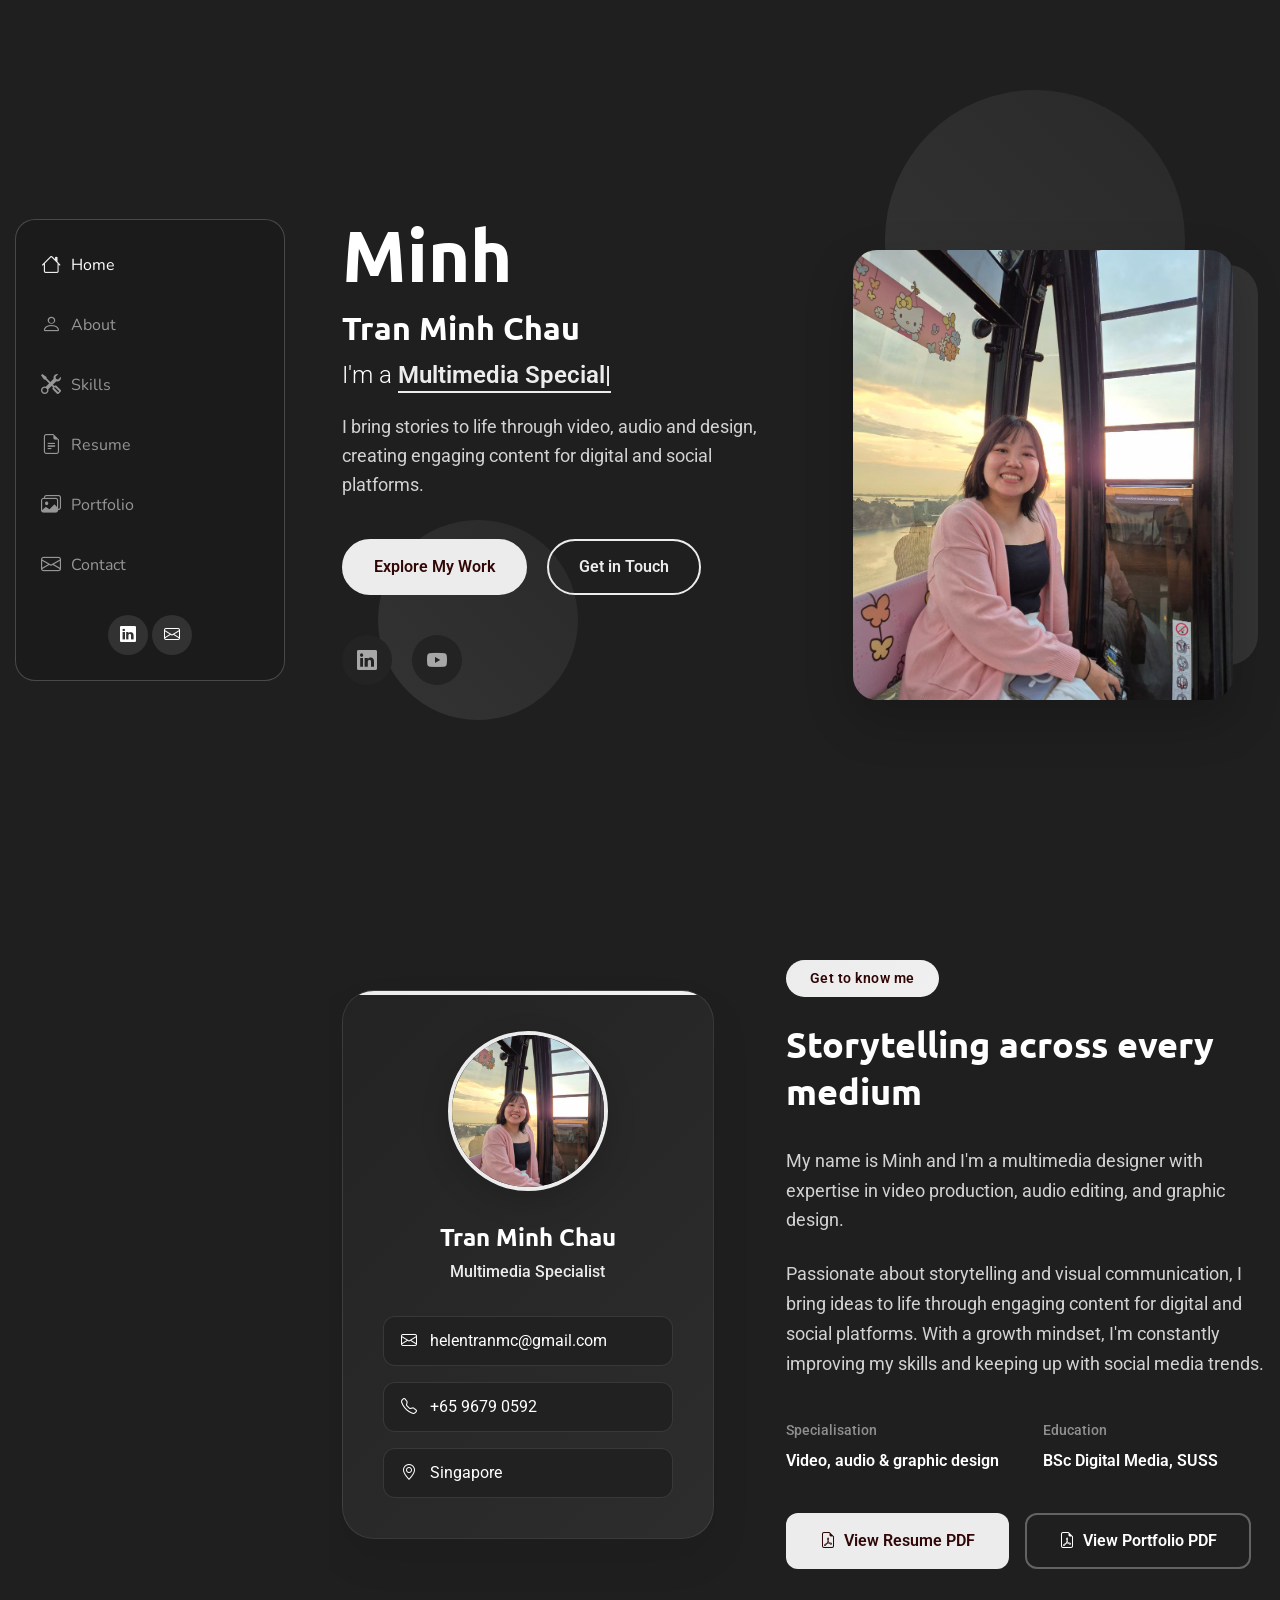
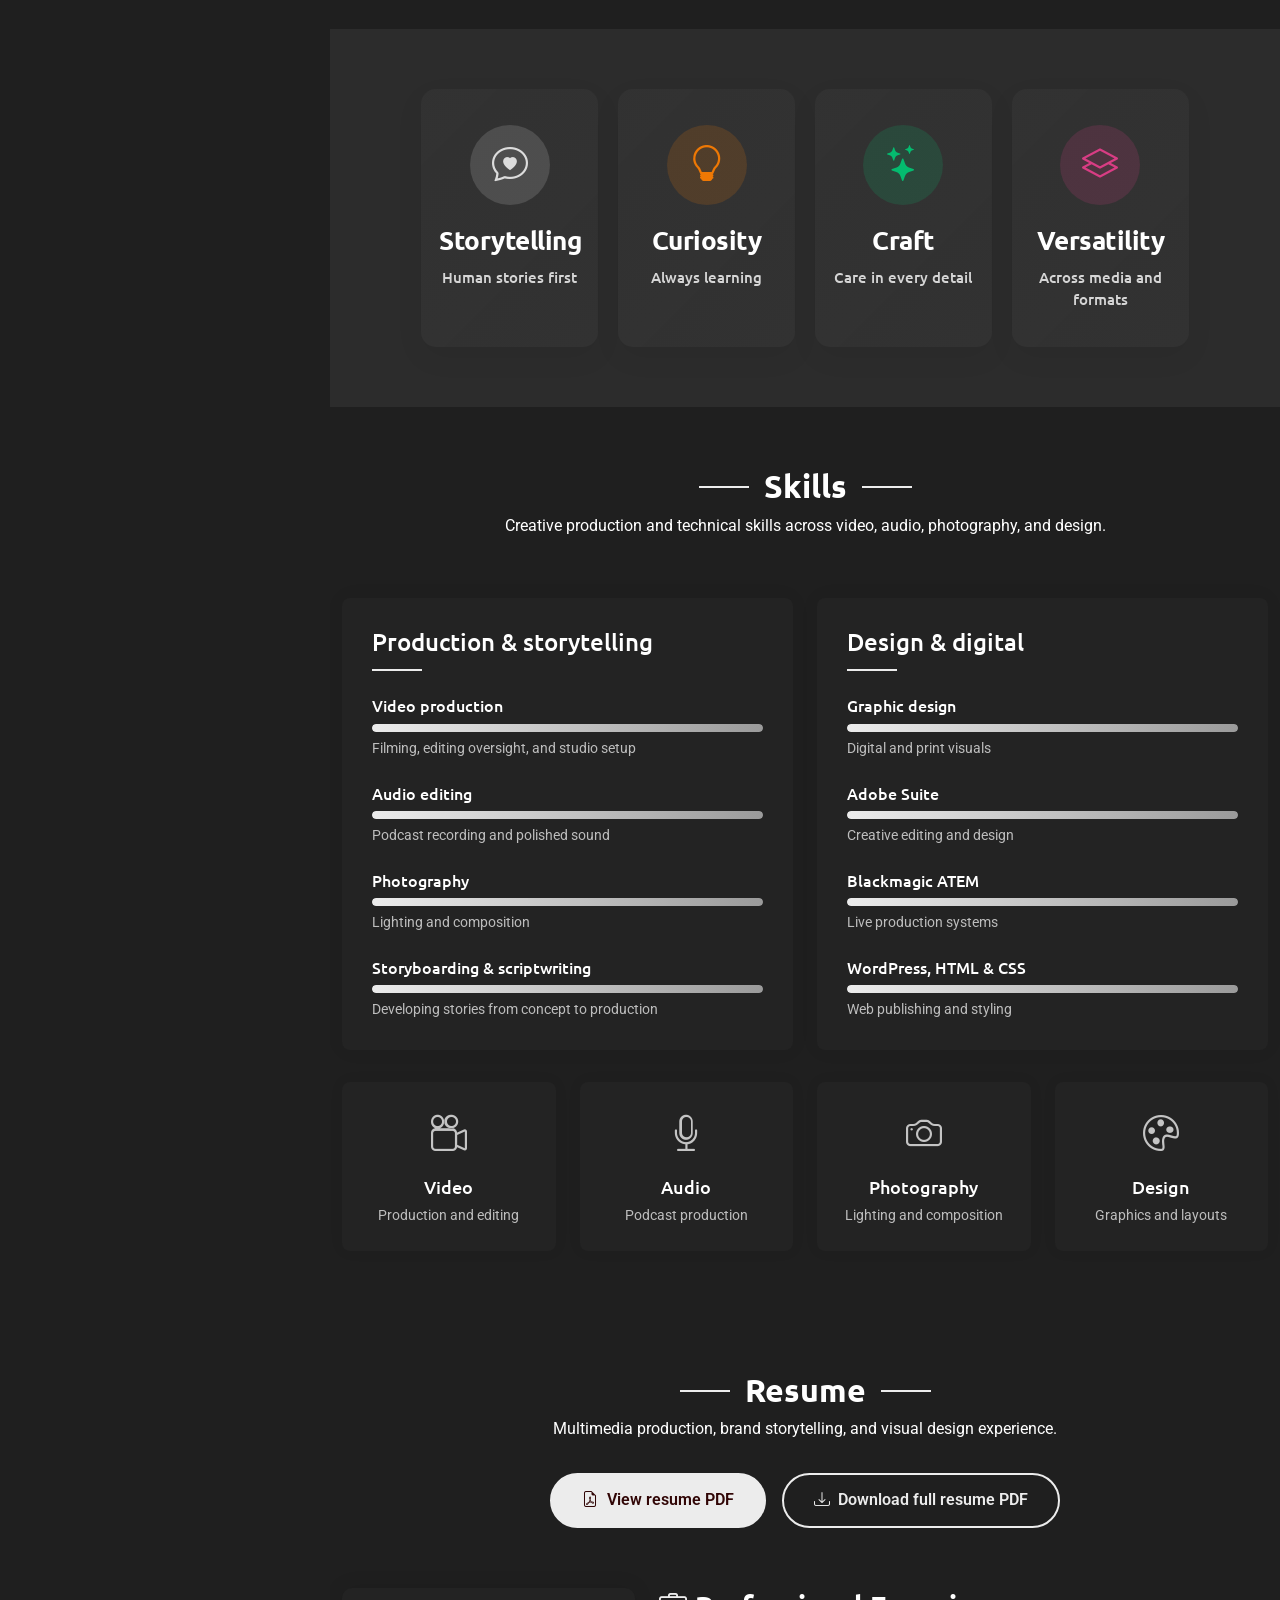
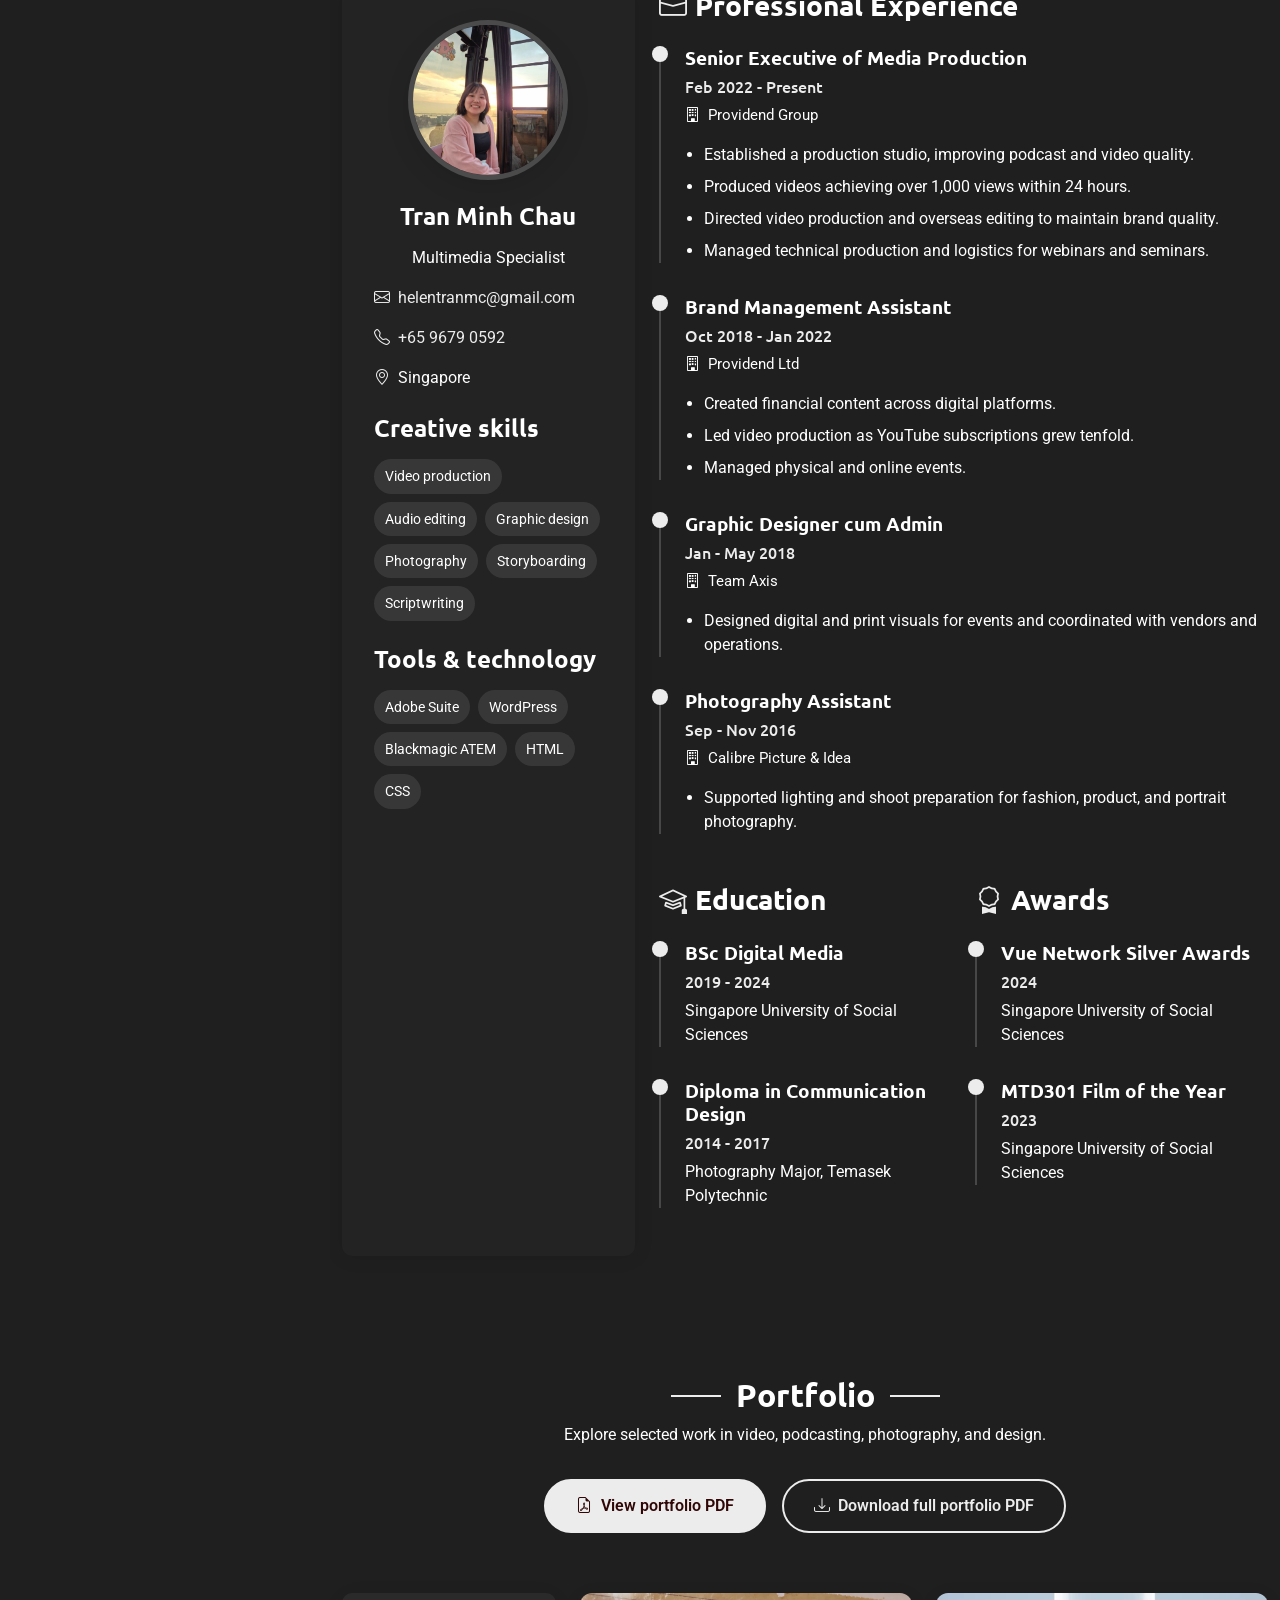
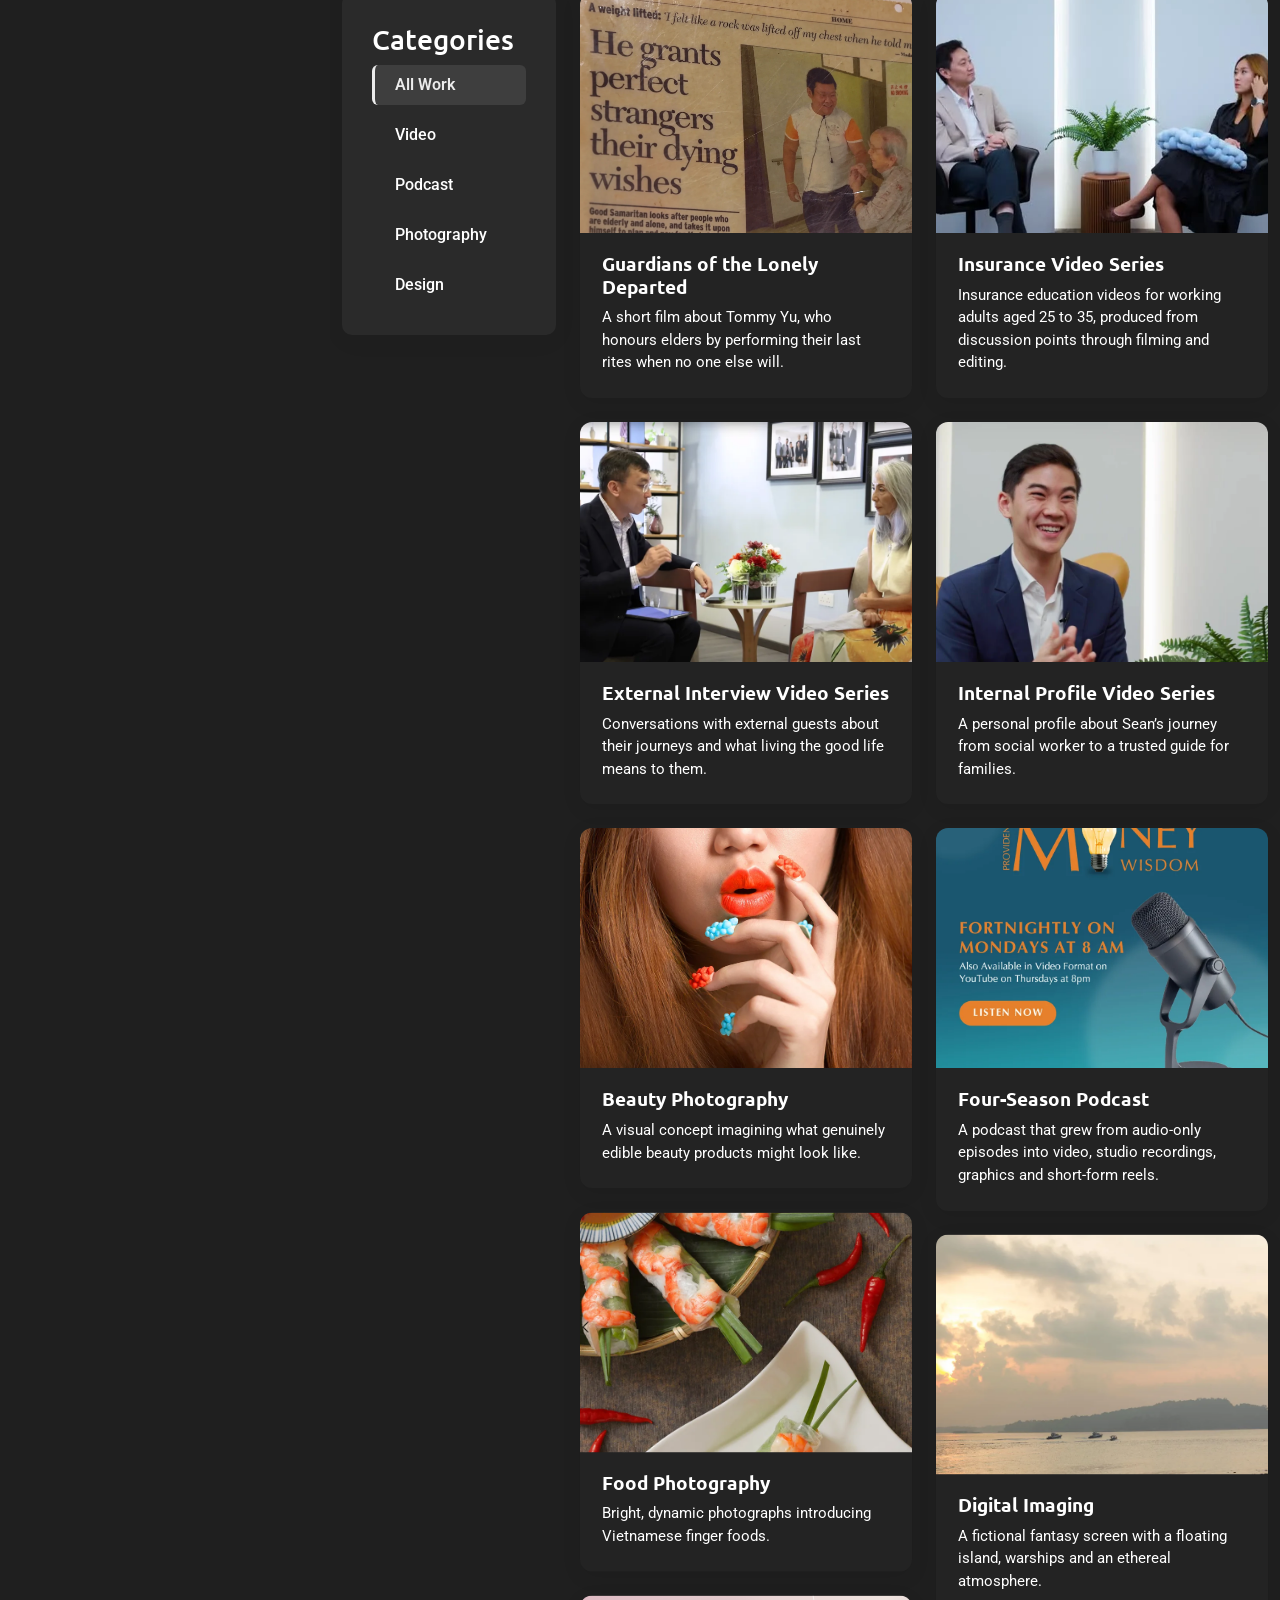
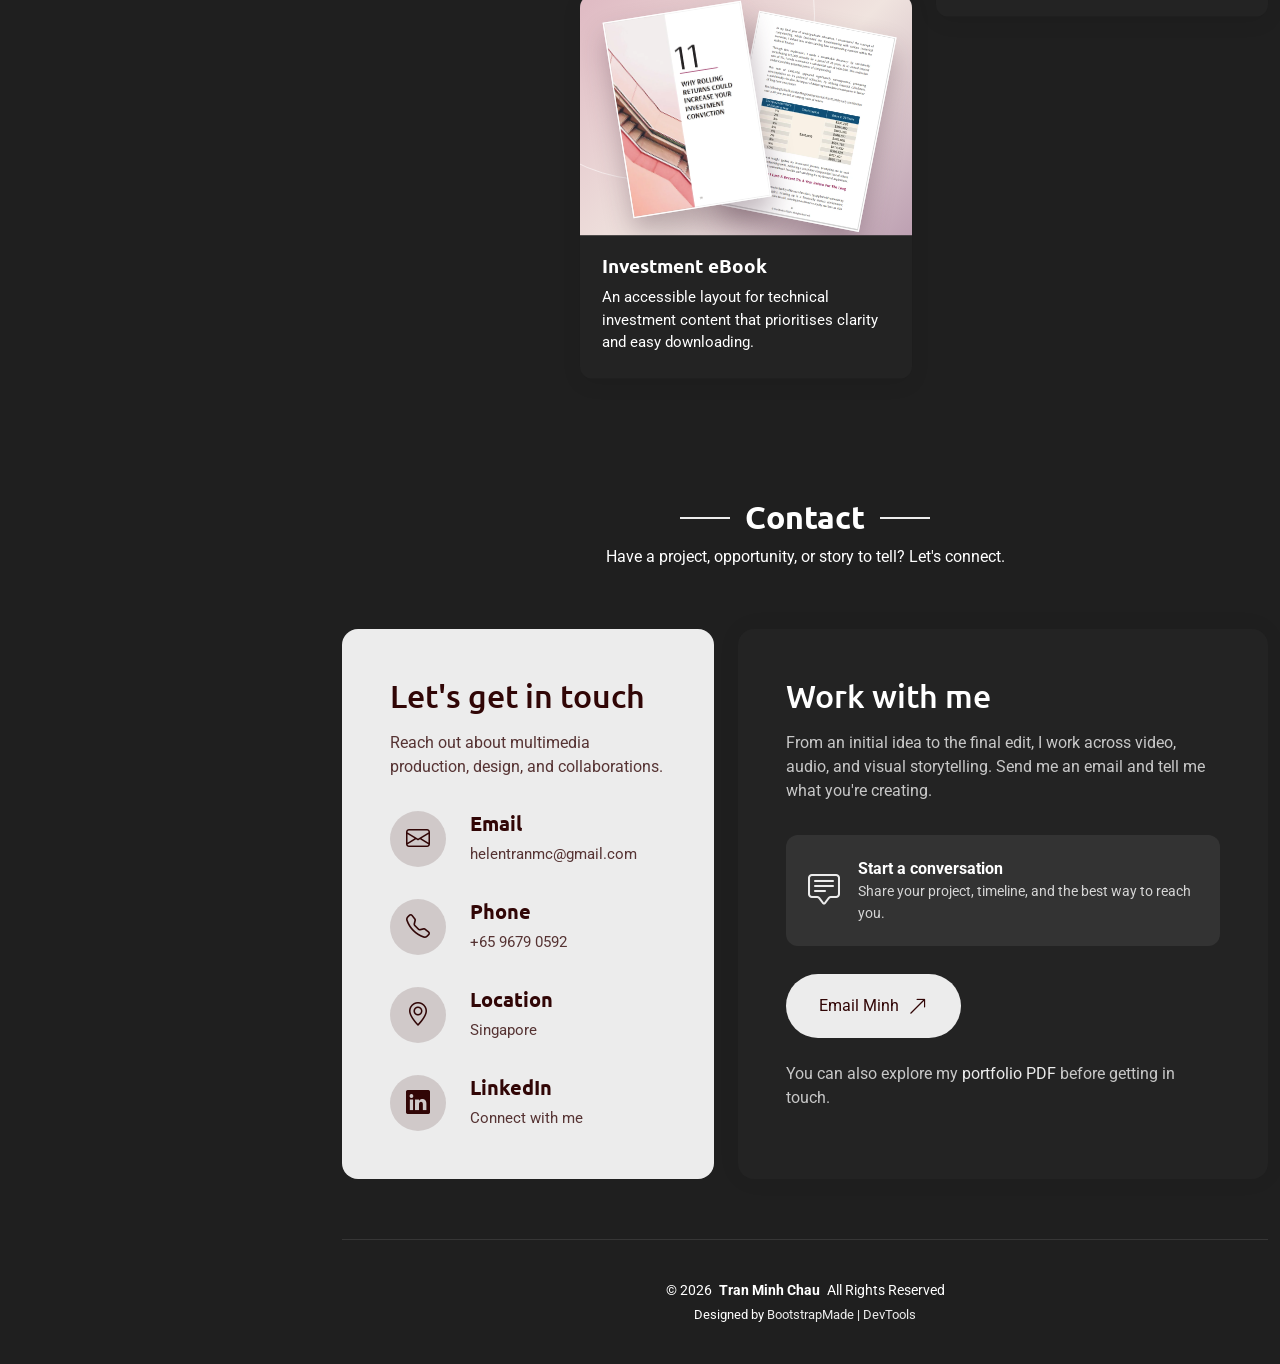
==== commit 6b5e1a11: "p" ====
--- a/index.html
+++ b/index.html
@@ -1,3 +1,3 @@
 <!DOCTYPE html>
 
-<html lang="en"><head><meta charset="utf-8"/><meta content="width=device-width, initial-scale=1" name="viewport"/><meta content="Tran Minh Chau — multimedia specialist in video, audio, graphic design and photography." name="description"/><title>Tran Minh Chau | Multimedia Specialist</title><link href="assets/img/favicon-mc.svg" rel="icon" type="image/svg+xml"/><link href="https://fonts.googleapis.com" rel="preconnect"/><link crossorigin="" href="https://fonts.gstatic.com" rel="preconnect"/><link href="https://fonts.googleapis.com/css2?family=Roboto:wght@300;400;500;700&amp;family=Ubuntu:wght@400;500;700&amp;family=Nunito:wght@400;600;700;800&amp;display=swap" rel="stylesheet"/><link href="assets/vendor/bootstrap/css/bootstrap.min.css" rel="stylesheet"/><link href="assets/vendor/bootstrap-icons/bootstrap-icons.css" rel="stylesheet"/><link href="assets/vendor/aos/aos.css" rel="stylesheet"/><link href="assets/vendor/glightbox/css/glightbox.min.css" rel="stylesheet"/><link href="assets/vendor/swiper/swiper-bundle.min.css" rel="stylesheet"/><link href="assets/css/main.css" rel="stylesheet"/><style>.hero-visual .profile-container{display:grid;place-items:center}.hero-monogram{position:relative;z-index:2;width:65%;aspect-ratio:1;border-radius:50%;display:grid;place-items:center;font:800 clamp(3rem,7vw,6rem)/1 Nunito,sans-serif;color:#fff;background:linear-gradient(140deg,#db6744,#142d45);box-shadow:0 25px 80px #0003}.portfolio .portfolio-content{height:100%}.portfolio .portfolio-info{padding:18px}.portfolio .portfolio-info p{margin-bottom:0}.portfolio-card{height:100%;background:var(--surface-color);border-radius:12px;overflow:hidden;box-shadow:0 8px 30px #0001}.portfolio-card img{width:100%;height:230px;object-fit:cover}.portfolio-card .portfolio-copy{padding:22px}.portfolio-card .portfolio-copy h3{font-size:1.3rem}.portfolio-card .portfolio-copy p{margin:0}.resume .resume-item ul{padding-left:20px}.contact .contact-card{padding:28px;border-radius:14px;background:var(--surface-color);height:100%;box-shadow:0 8px 30px #0001}.contact .contact-card i{font-size:2rem;color:var(--accent-color)}.contact .contact-card a{overflow-wrap:anywhere}.section .section-title p{max-width:760px;margin:auto}.hero .description{max-width:620px}</style><style>.resume .resume-side{position:sticky;top:28px}.resume .resume-initials{width:96px;height:96px;display:grid;place-items:center;border-radius:50%;margin-bottom:22px;background:color-mix(in srgb,var(--accent-color),transparent 84%);border:3px solid color-mix(in srgb,var(--accent-color),transparent 45%);font:800 2rem Nunito,sans-serif;color:var(--accent-color)}.resume .resume-side a{overflow-wrap:anywhere}.resume .resume-tags{display:flex;flex-wrap:wrap;gap:8px}.resume .resume-tags span{padding:7px 11px;border-radius:20px;background:color-mix(in srgb,var(--accent-color),transparent 90%);color:var(--heading-color);font-size:.85rem}.resume .resume-link{display:inline-flex;gap:8px;align-items:center;margin-top:28px;font-weight:700}.resume .resume-section .resume-item:last-child{margin-bottom:0}.resume .resume-section .resume-item ul{margin-bottom:0}@media(max-width:991px){.resume .resume-side{position:static}}</style><style>.contact .info-box .content a{overflow-wrap:anywhere}.contact .contact-form .contact-invite{display:flex;gap:18px;align-items:center;padding:22px;margin:28px 0;background:color-mix(in srgb,var(--accent-color),transparent 92%);border-radius:12px}.contact .contact-invite>i{font-size:2rem;color:var(--accent-color)}.contact .contact-invite strong,.contact .contact-invite span{display:block}.contact .contact-invite span{font-size:.9rem;opacity:.8}.contact .contact-form .btn{display:inline-flex;align-items:center;gap:9px}.contact .contact-form a:not(.btn){color:var(--accent-color)}</style><style>.portfolio .portfolio-project{height:100%;background:var(--surface-color);border-radius:12px;overflow:hidden;box-shadow:0 5px 20px rgba(0,0,0,.08)}.portfolio .portfolio-project .portfolio-wrap{height:240px;border-radius:0;box-shadow:none}.portfolio .portfolio-project .portfolio-wrap img{height:240px}.portfolio .portfolio-project-copy{padding:20px 22px 24px}.portfolio .portfolio-project-copy h3{font-size:1.18rem;font-weight:700;margin:0 0 8px}.portfolio .portfolio-project-copy p{margin:0;font-size:.94rem}.portfolio .portfolio-filters li:focus-visible{outline:2px solid var(--accent-color);outline-offset:2px}.portfolio .portfolio-wrap:focus-within .portfolio-info{opacity:1;transform:translateY(0)}</style><style>.hero .hero-visual .profile-container .profile-image{position:relative;z-index:2;width:min(100%,380px);height:450px;object-fit:cover;object-position:center 35%;border-radius:24px;box-shadow:0 20px 50px rgba(0,0,0,.2)}.about .profile-card .profile-header .profile-image img{object-fit:cover;object-position:center 35%}</style><style>.resume .resume-side .resume-portrait{display:block;width:160px;height:160px;object-fit:cover;object-position:center 32%;border-radius:50%;border:5px solid color-mix(in srgb,var(--accent-color),transparent 80%);margin:0 auto 22px;box-shadow:0 8px 24px rgba(0,0,0,.1)}.resume .resume-side>h3:first-of-type,.resume .resume-side>p:first-of-type{text-align:center}</style><style>.skills .skill-box p{font-size:.9rem;margin:0}.skills .skill-box h4{margin-bottom:7px}.skills .skills-category .row{align-items:stretch}.skills .skills-category .col-sm-6{display:flex}.skills .skills-category .skill-box{width:100%}</style><style>.skills .skill-box p{font-size:.9rem;margin:0}.skills .skill-box h4{margin-bottom:7px}.skills .skills-category .col-sm-6{display:flex}.skills .skills-category .skill-box{width:100%}</style><style>.skills .skill-item .progress{height:8px}.skills .skill-item .progress .progress-bar{width:100%;background:linear-gradient(90deg,var(--accent-color),color-mix(in srgb,var(--accent-color),transparent 45%));transform:scaleX(0);transform-origin:left;transition:transform 1s ease}.skills .skills-category.aos-animate .skill-item .progress-bar,.skills [data-aos].aos-animate .skill-item .progress-bar{transform:scaleX(1)}.skills .skill-item .skill-tooltip{opacity:1;transform:none;margin-top:6px}.skills .skill-box{min-height:165px}.skills .skill-box .skill-tooltip{opacity:1;transform:none}</style><style>.header .header-toggle{border:0}.navmenu a:focus-visible,.header .header-toggle:focus-visible{outline:2px solid var(--accent-color);outline-offset:2px}.header .header-container{width:100%}.header .social-links{align-self:center}</style><style>.stats .stats-item span{font-size:clamp(1.25rem,2vw,1.6rem);line-height:1.2;letter-spacing:-.02em}.stats .stats-item p{font-size:.95rem}.stats .stats-item{padding:36px 18px}</style><style>.section-title .document-actions{display:flex;justify-content:center;flex-wrap:wrap;gap:1rem;margin-top:2rem}.section-title .document-actions .btn{display:inline-flex;align-items:center;justify-content:center;gap:.55rem;padding:14px 30px;font-size:16px;font-weight:600;line-height:1.4;border-radius:50px;text-decoration:none;transition:all .3s ease;border:2px solid var(--accent-color)}.section-title .document-actions .btn.btn-primary{background-color:var(--accent-color);color:var(--contrast-color)}.section-title .document-actions .btn.btn-primary:hover{background-color:color-mix(in srgb,var(--accent-color),black 10%);transform:translateY(-2px);box-shadow:0 8px 25px color-mix(in srgb,var(--accent-color),transparent 70%)}.section-title .document-actions .btn.btn-outline{background-color:transparent;color:var(--accent-color)}.section-title .document-actions .btn.btn-outline:hover{background-color:var(--accent-color);color:var(--contrast-color);transform:translateY(-2px)}@media(max-width:575px){.section-title .document-actions .btn{width:100%;padding:12px 18px}}</style><style>.portfolio .portfolio-wrap .project-cover-link{position:absolute;inset:0;z-index:2}.portfolio .portfolio-wrap .portfolio-info{pointer-events:none}.portfolio .portfolio-wrap .portfolio-info a{pointer-events:auto}.portfolio .portfolio-project-copy h3 a{color:inherit}.portfolio .portfolio-project-copy h3 a:hover{color:var(--accent-color)}</style><style>.portfolio .portfolio-wrap .portfolio-info{background:linear-gradient(to top,rgba(0,0,0,.72) 0%,rgba(0,0,0,.45) 52%,rgba(0,0,0,.18) 100%);color:#fff}.portfolio .portfolio-wrap .portfolio-info h4,.portfolio .portfolio-wrap .portfolio-info .category{color:#fff}.portfolio .portfolio-wrap .portfolio-info .portfolio-links a{background:rgba(255,255,255,.92);color:#171717}.portfolio .portfolio-wrap .portfolio-info .portfolio-links a:hover{background:#fff;color:#171717}</style></head><body class="index-page"><header class="header dark-background d-flex flex-column justify-content-center" id="header"><button aria-controls="navmenu" aria-expanded="false" aria-label="Open navigation menu" class="header-toggle d-xl-none bi bi-list" type="button"></button><div class="header-container d-flex flex-column align-items-start"><nav class="navmenu" id="navmenu"><ul><li><a class="active" href="#hero"><i class="bi bi-house navicon"></i>Home</a></li><li><a href="#about"><i class="bi bi-person navicon"></i>About</a></li><li><a href="#skills"><i class="bi bi-tools navicon"></i>Skills</a></li><li><a href="#resume"><i class="bi bi-file-earmark-text navicon"></i>Resume</a></li><li><a href="#portfolio"><i class="bi bi-images navicon"></i>Portfolio</a></li><li><a href="#contact"><i class="bi bi-envelope navicon"></i>Contact</a></li></ul></nav><div class="social-links text-center"><a aria-label="LinkedIn" href="https://www.linkedin.com/in/minh-chau-tran-593051b8" rel="noopener noreferrer" target="_blank"><i class="bi bi-linkedin"></i></a><a aria-label="Email" href="mailto:helentranmc@gmail.com"><i class="bi bi-envelope"></i></a></div></div></header><main class="main"><section class="hero section" id="hero"><div class="background-elements"><div class="bg-circle circle-1"></div><div class="bg-circle circle-2"></div></div><div class="hero-content"><div class="container"><div class="row align-items-center"><div class="col-lg-6" data-aos="fade-right"><div class="hero-text"><h1>Minh</h1><h2>Tran Minh Chau</h2><p class="lead">I'm a <span class="typed" data-typed-items="Multimedia Specialist,Video Producer,Audio Editor,Graphic Designer,Photographer"></span></p><p class="description">I bring stories to life through video, audio and design, creating engaging content for digital and social platforms.</p><div class="hero-actions"><a class="btn btn-primary" href="#portfolio">Explore My Work</a><a class="btn btn-outline" href="#contact">Get in Touch</a></div><div class="social-links"><a aria-label="LinkedIn" href="https://www.linkedin.com/in/minh-chau-tran-593051b8" rel="noopener noreferrer" target="_blank"><i class="bi bi-linkedin"></i></a><a aria-label="YouTube short film" href="https://youtu.be/9HKj52ng6Co" rel="noopener noreferrer" target="_blank"><i class="bi bi-youtube"></i></a></div></div></div><div class="col-lg-6" data-aos="fade-left" data-aos-delay="200"><div class="hero-visual"><div class="profile-container"><div class="profile-background"></div><img alt="Tran Minh Chau smiling at sunset" class="profile-image" src="assets/img/profile/minh-portrait.png"/></div></div></div></div></div></div></section><section class="about section" id="about"><div class="container" data-aos="fade-up"><div class="row align-items-center gy-5"><div class="col-lg-5"><div class="profile-card"><div class="profile-header"><div class="profile-image"><img alt="Portrait of Tran Minh Chau" class="img-fluid" src="assets/img/profile/minh-portrait.png"/></div></div><div class="profile-content"><h3>Tran Minh Chau</h3><p class="profession">Multimedia Specialist</p><div class="contact-links"><a class="contact-item" href="mailto:helentranmc@gmail.com"><i class="bi bi-envelope"></i>helentranmc@gmail.com</a><a class="contact-item" href="tel:+6596790592"><i class="bi bi-telephone"></i>+65 9679 0592</a><span class="contact-item"><i class="bi bi-geo-alt"></i>Singapore</span></div></div></div></div><div class="col-lg-7"><div class="about-content"><div class="section-header"><span class="badge-text">Get to know me</span><h2>Storytelling across every medium</h2></div><div class="description"><p>My name is Minh and I'm a multimedia designer with expertise in video production, audio editing, and graphic design.</p><p>Passionate about storytelling and visual communication, I bring ideas to life through engaging content for digital and social platforms. With a growth mindset, I'm constantly improving my skills and keeping up with social media trends.</p></div><div class="details-grid"><div class="detail-row"><div class="detail-item"><span class="detail-label">Specialisation</span><span class="detail-value">Video, audio &amp; graphic design</span></div><div class="detail-item"><span class="detail-label">Education</span><span class="detail-value">BSc Digital Media, SUSS</span></div></div></div><div class="cta-section"><a class="btn btn-primary" href="assets/docs/Tran-Minh-Chau-Resume.pdf" rel="noopener noreferrer" target="_blank"><i class="bi bi-file-earmark-pdf"></i> View Resume PDF</a><a class="btn btn-outline" href="assets/docs/Tran-Minh-Chau-Portfolio.pdf" rel="noopener noreferrer" target="_blank"><i class="bi bi-file-earmark-pdf"></i> View Portfolio PDF</a></div></div></div></div></div></section><section class="stats section light-background" id="values"><div class="container" data-aos="fade-up"><div class="row justify-content-center"><div class="col-lg-10"><div class="stats-wrapper"><div class="stats-item" data-aos="zoom-in" data-aos-delay="100"><div class="icon-wrapper"><i class="bi bi-chat-heart"></i></div><span>Storytelling</span><p>Human stories first</p></div><div class="stats-item" data-aos="zoom-in" data-aos-delay="200"><div class="icon-wrapper"><i class="bi bi-lightbulb"></i></div><span>Curiosity</span><p>Always learning</p></div><div class="stats-item" data-aos="zoom-in" data-aos-delay="300"><div class="icon-wrapper"><i class="bi bi-stars"></i></div><span>Craft</span><p>Care in every detail</p></div><div class="stats-item" data-aos="zoom-in" data-aos-delay="400"><div class="icon-wrapper"><i class="bi bi-layers"></i></div><span>Versatility</span><p>Across media and formats</p></div></div></div></div></div></section><section class="skills section" id="skills"><div class="container section-title" data-aos="fade-up"><h2>Skills</h2><p>Creative production and technical skills across video, audio, photography, and design.</p></div><div class="container"><div class="row gy-4"><div class="col-lg-6" data-aos="fade-up" data-aos-delay="100"><div class="skills-category"><h3>Production &amp; storytelling</h3><div class="skill-item"><h4>Video production</h4><div aria-hidden="true" class="progress"><div class="progress-bar"></div></div><div class="skill-tooltip">Filming, editing oversight, and studio setup</div></div><div class="skill-item"><h4>Audio editing</h4><div aria-hidden="true" class="progress"><div class="progress-bar"></div></div><div class="skill-tooltip">Podcast recording and polished sound</div></div><div class="skill-item"><h4>Photography</h4><div aria-hidden="true" class="progress"><div class="progress-bar"></div></div><div class="skill-tooltip">Lighting and composition</div></div><div class="skill-item"><h4>Storyboarding &amp; scriptwriting</h4><div aria-hidden="true" class="progress"><div class="progress-bar"></div></div><div class="skill-tooltip">Developing stories from concept to production</div></div></div></div><div class="col-lg-6" data-aos="fade-up" data-aos-delay="200"><div class="skills-category"><h3>Design &amp; digital</h3><div class="skill-item"><h4>Graphic design</h4><div aria-hidden="true" class="progress"><div class="progress-bar"></div></div><div class="skill-tooltip">Digital and print visuals</div></div><div class="skill-item"><h4>Adobe Suite</h4><div aria-hidden="true" class="progress"><div class="progress-bar"></div></div><div class="skill-tooltip">Creative editing and design</div></div><div class="skill-item"><h4>Blackmagic ATEM</h4><div aria-hidden="true" class="progress"><div class="progress-bar"></div></div><div class="skill-tooltip">Live production systems</div></div><div class="skill-item"><h4>WordPress, HTML &amp; CSS</h4><div aria-hidden="true" class="progress"><div class="progress-bar"></div></div><div class="skill-tooltip">Web publishing and styling</div></div></div></div></div><div class="row gy-4 mt-2"><div class="col-md-3 col-sm-6" data-aos="zoom-in"><div class="skill-box"><i class="bi bi-camera-reels"></i><h4>Video</h4><div class="skill-tooltip">Production and editing</div></div></div><div class="col-md-3 col-sm-6" data-aos="zoom-in" data-aos-delay="100"><div class="skill-box"><i class="bi bi-mic"></i><h4>Audio</h4><div class="skill-tooltip">Podcast production</div></div></div><div class="col-md-3 col-sm-6" data-aos="zoom-in" data-aos-delay="200"><div class="skill-box"><i class="bi bi-camera"></i><h4>Photography</h4><div class="skill-tooltip">Lighting and composition</div></div></div><div class="col-md-3 col-sm-6" data-aos="zoom-in" data-aos-delay="300"><div class="skill-box"><i class="bi bi-palette"></i><h4>Design</h4><div class="skill-tooltip">Graphics and layouts</div></div></div></div></div></section><section class="resume section" id="resume"><div class="container section-title" data-aos="fade-up"><h2>Resume</h2><p>Multimedia production, brand storytelling, and visual design experience.</p><div class="document-actions"><a class="btn btn-primary" href="assets/docs/Tran-Minh-Chau-Resume.pdf" rel="noopener noreferrer" target="_blank"><i class="bi bi-file-earmark-pdf"></i> View resume PDF</a><a class="btn btn-outline" download="Tran-Minh-Chau-Resume.pdf" href="assets/docs/Tran-Minh-Chau-Resume.pdf" type="application/pdf"><i class="bi bi-download"></i> Download full resume PDF</a></div></div><div class="container"><div class="row gy-4"><div class="col-lg-4" data-aos="fade-up" data-aos-delay="100"><aside class="resume-side"><img alt="Portrait of Tran Minh Chau" class="resume-portrait" src="assets/img/profile/minh-portrait.png"/><h3>Tran Minh Chau</h3><p>Multimedia Specialist</p><ul class="contact-info list-unstyled"><li><i class="bi bi-envelope"></i><a href="mailto:helentranmc@gmail.com">helentranmc@gmail.com</a></li><li><i class="bi bi-telephone"></i><a href="tel:+6596790592">+65 9679 0592</a></li><li><i class="bi bi-geo-alt"></i>Singapore</li></ul><h3 class="mt-4">Creative skills</h3><div class="resume-tags"><span>Video production</span><span>Audio editing</span><span>Graphic design</span><span>Photography</span><span>Storyboarding</span><span>Scriptwriting</span></div><h3 class="mt-4">Tools &amp; technology</h3><div class="resume-tags"><span>Adobe Suite</span><span>WordPress</span><span>Blackmagic ATEM</span><span>HTML</span><span>CSS</span></div></aside></div><div class="col-lg-8" data-aos="fade-up" data-aos-delay="200"><div class="resume-section"><h3><i class="bi bi-briefcase me-2"></i>Professional Experience</h3><div class="resume-item"><h4>Senior Executive of Media Production</h4><h5>Feb 2022 - Present</h5><div class="company"><i class="bi bi-building"></i>Providend Group</div><ul><li>Established a production studio, improving podcast and video quality.</li><li>Produced videos achieving over 1,000 views within 24 hours.</li><li>Directed video production and overseas editing to maintain brand quality.</li><li>Managed technical production and logistics for webinars and seminars.</li></ul></div><div class="resume-item"><h4>Brand Management Assistant</h4><h5>Oct 2018 - Jan 2022</h5><div class="company"><i class="bi bi-building"></i>Providend Ltd</div><ul><li>Created financial content across digital platforms.</li><li>Led video production as YouTube subscriptions grew tenfold.</li><li>Managed physical and online events.</li></ul></div><div class="resume-item"><h4>Graphic Designer cum Admin</h4><h5>Jan - May 2018</h5><div class="company"><i class="bi bi-building"></i>Team Axis</div><ul><li>Designed digital and print visuals for events and coordinated with vendors and operations.</li></ul></div><div class="resume-item"><h4>Photography Assistant</h4><h5>Sep - Nov 2016</h5><div class="company"><i class="bi bi-building"></i>Calibre Picture &amp; Idea</div><ul><li>Supported lighting and shoot preparation for fashion, product, and portrait photography.</li></ul></div></div><div class="row gy-3"><div class="col-md-6"><div class="resume-section"><h3><i class="bi bi-mortarboard me-2"></i>Education</h3><div class="resume-item"><h4>BSc Digital Media</h4><h5>2019 - 2024</h5><p>Singapore University of Social Sciences</p></div><div class="resume-item"><h4>Diploma in Communication Design</h4><h5>2014 - 2017</h5><p>Photography Major, Temasek Polytechnic</p></div></div></div><div class="col-md-6"><div class="resume-section"><h3><i class="bi bi-award me-2"></i>Awards</h3><div class="resume-item"><h4>Vue Network Silver Awards</h4><h5>2024</h5><p>Singapore University of Social Sciences</p></div><div class="resume-item"><h4>MTD301 Film of the Year</h4><h5>2023</h5><p>Singapore University of Social Sciences</p></div></div></div></div></div></div></div></section><section class="portfolio section" id="portfolio"><div class="container section-title" data-aos="fade-up"><h2>Portfolio</h2><p>Explore selected work in video, podcasting, photography, and design.</p><div class="document-actions"><a class="btn btn-primary" href="assets/docs/Tran-Minh-Chau-Portfolio.pdf" rel="noopener noreferrer" target="_blank"><i class="bi bi-file-earmark-pdf"></i> View portfolio PDF</a><a class="btn btn-outline" download="Tran-Minh-Chau-Portfolio.pdf" href="assets/docs/Tran-Minh-Chau-Portfolio.pdf" type="application/pdf"><i class="bi bi-download"></i> Download full portfolio PDF</a></div></div><div class="container isotope-layout" data-default-filter="*" data-layout="masonry"><div class="row gy-4"><div class="col-lg-3 filter-sidebar" data-aos="fade-right"><div class="filters-wrapper"><h3>Categories</h3><ul class="portfolio-filters isotope-filters"><li class="filter-active" data-filter="*" role="button" tabindex="0">All Work</li><li data-filter=".filter-video" role="button" tabindex="0">Video</li><li data-filter=".filter-podcast" role="button" tabindex="0">Podcast</li><li data-filter=".filter-photography" role="button" tabindex="0">Photography</li><li data-filter=".filter-design" role="button" tabindex="0">Design</li></ul></div></div><div class="col-lg-9"><div class="row gy-4 isotope-container"><div class="col-md-6 isotope-item filter-video"><article class="portfolio-project"><div class="portfolio-wrap"><img alt="YouTube thumbnail for Guardians of the Lonely Departed" loading="eager" src="assets/img/projects/guardians-thumbnail-clean.webp"/><a aria-label="Read about Guardians of the Lonely Departed" class="project-cover-link" href="project-guardians-of-the-lonely-departed.html"></a><div class="portfolio-info"><div class="content"><span class="category">Short film</span><h4>Guardians of the Lonely Departed</h4><div class="portfolio-links"><a aria-label="Read about Guardians of the Lonely Departed" href="project-guardians-of-the-lonely-departed.html"><i class="bi bi-arrow-up-right"></i></a></div></div></div></div><div class="portfolio-project-copy"><h3><a href="project-guardians-of-the-lonely-departed.html">Guardians of the Lonely Departed</a></h3><p>A short film about Tommy Yu, who honours elders by performing their last rites when no one else will.</p></div></article></div><div class="col-md-6 isotope-item filter-video"><article class="portfolio-project"><div class="portfolio-wrap"><img alt="Insurance Video Series project image" loading="eager" src="assets/img/projects/details/insurance-1.webp"/><a aria-label="Read about Insurance Video Series" class="project-cover-link" href="project-insurance-video-series.html"></a><div class="portfolio-info"><div class="content"><span class="category">Video production</span><h4>Insurance Video Series</h4><div class="portfolio-links"><a aria-label="Read about Insurance Video Series" href="project-insurance-video-series.html"><i class="bi bi-arrow-up-right"></i></a></div></div></div></div><div class="portfolio-project-copy"><h3><a href="project-insurance-video-series.html">Insurance Video Series</a></h3><p>Insurance education videos for working adults aged 25 to 35, produced from discussion points through filming and editing.</p></div></article></div><div class="col-md-6 isotope-item filter-video"><article class="portfolio-project"><div class="portfolio-wrap"><img alt="Sean speaking in the interview video" loading="eager" src="assets/img/projects/details/sean-1.webp"/><a aria-label="Read about Internal Profile Video Series" class="project-cover-link" href="project-story-of-sean.html"></a><div class="portfolio-info"><div class="content"><span class="category">Video Production</span><h4>Internal Profile Video Series</h4><div class="portfolio-links"><a aria-label="Read about Internal Profile Video Series" href="project-story-of-sean.html"><i class="bi bi-arrow-up-right"></i></a></div></div></div></div><div class="portfolio-project-copy"><h3><a href="project-story-of-sean.html">Internal Profile Video Series</a></h3><p>A personal profile about Sean’s journey from social worker to a trusted guide for families.</p></div></article></div><div class="col-md-6 isotope-item filter-video"><article class="portfolio-project"><div class="portfolio-wrap"><img alt="External Interview Video Series project image" loading="eager" src="assets/img/projects/details/interview-1.webp"/><a aria-label="Read about External Interview Video Series" class="project-cover-link" href="project-external-interview-video-series.html"></a><div class="portfolio-info"><div class="content"><span class="category">Video production</span><h4>External Interview Video Series</h4><div class="portfolio-links"><a aria-label="Read about External Interview Video Series" href="project-external-interview-video-series.html"><i class="bi bi-arrow-up-right"></i></a></div></div></div></div><div class="portfolio-project-copy"><h3><a href="project-external-interview-video-series.html">External Interview Video Series</a></h3><p>Conversations with external guests about their journeys and what living the good life means to them.</p></div></article></div><div class="col-md-6 isotope-item filter-podcast"><article class="portfolio-project"><div class="portfolio-wrap"><img alt="Four-Season Podcast project image" loading="eager" src="assets/img/projects/details/podcast-art.webp"/><a aria-label="Read about Four-Season Podcast" class="project-cover-link" href="project-four-season-podcast.html"></a><div class="portfolio-info"><div class="content"><span class="category">Podcast / audio and video</span><h4>Four-Season Podcast</h4><div class="portfolio-links"><a aria-label="Read about Four-Season Podcast" href="project-four-season-podcast.html"><i class="bi bi-arrow-up-right"></i></a></div></div></div></div><div class="portfolio-project-copy"><h3><a href="project-four-season-podcast.html">Four-Season Podcast</a></h3><p>A podcast that grew from audio-only episodes into video, studio recordings, graphics and short-form reels.</p></div></article></div><div class="col-md-6 isotope-item filter-photography"><article class="portfolio-project"><div class="portfolio-wrap"><img alt="Beauty Photography project image" loading="eager" src="assets/img/projects/details/beauty-1.webp"/><a aria-label="Read about Beauty Photography" class="project-cover-link" href="project-beauty-photography.html"></a><div class="portfolio-info"><div class="content"><span class="category">Photography</span><h4>Beauty Photography</h4><div class="portfolio-links"><a aria-label="Read about Beauty Photography" href="project-beauty-photography.html"><i class="bi bi-arrow-up-right"></i></a></div></div></div></div><div class="portfolio-project-copy"><h3><a href="project-beauty-photography.html">Beauty Photography</a></h3><p>A visual concept imagining what genuinely edible beauty products might look like.</p></div></article></div><div class="col-md-6 isotope-item filter-photography"><article class="portfolio-project"><div class="portfolio-wrap"><img alt="Food Photography project image" loading="eager" src="assets/img/projects/details/food-1.webp"/><a aria-label="Read about Food Photography" class="project-cover-link" href="project-food-photography.html"></a><div class="portfolio-info"><div class="content"><span class="category">Photography</span><h4>Food Photography</h4><div class="portfolio-links"><a aria-label="Read about Food Photography" href="project-food-photography.html"><i class="bi bi-arrow-up-right"></i></a></div></div></div></div><div class="portfolio-project-copy"><h3><a href="project-food-photography.html">Food Photography</a></h3><p>Bright, dynamic photographs introducing Vietnamese finger foods.</p></div></article></div><div class="col-md-6 isotope-item filter-design filter-photography"><article class="portfolio-project"><div class="portfolio-wrap"><img alt="Digital Imaging project image" loading="eager" src="assets/img/projects/details/digital-before.webp"/><a aria-label="Read about Digital Imaging" class="project-cover-link" href="project-digital-imaging.html"></a><div class="portfolio-info"><div class="content"><span class="category">Digital imaging</span><h4>Digital Imaging</h4><div class="portfolio-links"><a aria-label="Read about Digital Imaging" href="project-digital-imaging.html"><i class="bi bi-arrow-up-right"></i></a></div></div></div></div><div class="portfolio-project-copy"><h3><a href="project-digital-imaging.html">Digital Imaging</a></h3><p>A fictional fantasy screen with a floating island, warships and an ethereal atmosphere.</p></div></article></div><div class="col-md-6 isotope-item filter-design"><article class="portfolio-project"><div class="portfolio-wrap"><img alt="Investment eBook project image" loading="eager" src="assets/img/projects/details/ebook-page-1.webp"/><a aria-label="Read about Investment eBook" class="project-cover-link" href="project-investment-ebook.html"></a><div class="portfolio-info"><div class="content"><span class="category">Book layout and design</span><h4>Investment eBook</h4><div class="portfolio-links"><a aria-label="Read about Investment eBook" href="project-investment-ebook.html"><i class="bi bi-arrow-up-right"></i></a></div></div></div></div><div class="portfolio-project-copy"><h3><a href="project-investment-ebook.html">Investment eBook</a></h3><p>An accessible layout for technical investment content that prioritises clarity and easy downloading.</p></div></article></div></div></div></div></div></section><section class="contact section" id="contact"><div class="container section-title" data-aos="fade-up"><h2>Contact</h2><p>Have a project, opportunity, or story to tell? Let's connect.</p></div><div class="container"><div class="row gy-4"><div class="col-lg-5" data-aos="fade-right"><div class="info-box"><h3>Let's get in touch</h3><p>Reach out about multimedia production, design, and collaborations.</p><div class="info-item"><div class="icon-box"><i class="bi bi-envelope"></i></div><div class="content"><h4>Email</h4><p><a href="mailto:helentranmc@gmail.com">helentranmc@gmail.com</a></p></div></div><div class="info-item"><div class="icon-box"><i class="bi bi-telephone"></i></div><div class="content"><h4>Phone</h4><p><a href="tel:+6596790592">+65 9679 0592</a></p></div></div><div class="info-item"><div class="icon-box"><i class="bi bi-geo-alt"></i></div><div class="content"><h4>Location</h4><p>Singapore</p></div></div><div class="info-item"><div class="icon-box"><i class="bi bi-linkedin"></i></div><div class="content"><h4>LinkedIn</h4><p><a href="https://www.linkedin.com/in/minh-chau-tran-593051b8" rel="noopener noreferrer" target="_blank">Connect with me</a></p></div></div></div></div><div class="col-lg-7" data-aos="fade-left" data-aos-delay="100"><div class="contact-form"><h3>Work with me</h3><p>From an initial idea to the final edit, I work across video, audio, and visual storytelling. Send me an email and tell me what you're creating.</p><div class="contact-invite"><i class="bi bi-chat-square-text"></i><div><strong>Start a conversation</strong><span>Share your project, timeline, and the best way to reach you.</span></div></div><a class="btn" href="mailto:helentranmc@gmail.com?subject=Project%20enquiry">Email Minh <i class="bi bi-arrow-up-right"></i></a><p class="mt-4 mb-0">You can also explore my <a href="assets/docs/Tran-Minh-Chau-Portfolio.pdf" rel="noopener noreferrer" target="_blank">portfolio PDF</a> before getting in touch.</p></div></div></div></div></section></main><footer class="footer position-relative" id="footer"><div class="container"><div class="copyright text-center"><p>© <span id="year"></span> <strong class="px-1 sitename">Tran Minh Chau</strong> <span>All Rights Reserved</span></p></div><div class="credits">Designed by <a href="https://bootstrapmade.com/" rel="noopener noreferrer" target="_blank">BootstrapMade</a> | <a href="https://bootstrapmade.com/tools/" rel="noopener noreferrer" target="_blank">DevTools</a></div></div></footer><a class="scroll-top d-flex align-items-center justify-content-center" href="#" id="scroll-top"><i class="bi bi-arrow-up-short"></i></a><div id="preloader"></div><script src="assets/vendor/bootstrap/js/bootstrap.bundle.min.js"></script><script src="assets/vendor/aos/aos.js"></script><script src="assets/vendor/typed.js/typed.umd.js"></script><script src="assets/vendor/purecounter/purecounter_vanilla.js"></script><script src="assets/vendor/waypoints/noframework.waypoints.js"></script><script src="assets/vendor/glightbox/js/glightbox.min.js"></script><script src="assets/vendor/imagesloaded/imagesloaded.pkgd.min.js"></script><script src="assets/vendor/isotope-layout/isotope.pkgd.min.js"></script><script src="assets/vendor/swiper/swiper-bundle.min.js"></script><script src="assets/js/main.js"></script><script>document.getElementById('year').textContent=new Date().getFullYear()</script><script>document.querySelectorAll('.portfolio-filters li').forEach(function(tab){tab.addEventListener('keydown',function(event){if(event.key==='Enter'||event.key===' '){event.preventDefault();tab.click()}})})</script></body></html>
+<html lang="en"><head><meta charset="utf-8"/><meta content="width=device-width, initial-scale=1" name="viewport"/><meta content="Tran Minh Chau — multimedia specialist in video, audio, graphic design and photography." name="description"/><title>Tran Minh Chau | Multimedia Specialist</title><link href="assets/img/favicon-mc.svg" rel="icon" type="image/svg+xml"/><link href="https://fonts.googleapis.com" rel="preconnect"/><link crossorigin="" href="https://fonts.gstatic.com" rel="preconnect"/><link href="https://fonts.googleapis.com/css2?family=Roboto:wght@300;400;500;700&amp;family=Ubuntu:wght@400;500;700&amp;family=Nunito:wght@400;600;700;800&amp;display=swap" rel="stylesheet"/><link href="assets/vendor/bootstrap/css/bootstrap.min.css" rel="stylesheet"/><link href="assets/vendor/bootstrap-icons/bootstrap-icons.css" rel="stylesheet"/><link href="assets/vendor/aos/aos.css" rel="stylesheet"/><link href="assets/vendor/glightbox/css/glightbox.min.css" rel="stylesheet"/><link href="assets/vendor/swiper/swiper-bundle.min.css" rel="stylesheet"/><link href="assets/css/main.css" rel="stylesheet"/><style>.hero-visual .profile-container{display:grid;place-items:center}.hero-monogram{position:relative;z-index:2;width:65%;aspect-ratio:1;border-radius:50%;display:grid;place-items:center;font:800 clamp(3rem,7vw,6rem)/1 Nunito,sans-serif;color:#fff;background:linear-gradient(140deg,#db6744,#142d45);box-shadow:0 25px 80px #0003}.portfolio .portfolio-content{height:100%}.portfolio .portfolio-info{padding:18px}.portfolio .portfolio-info p{margin-bottom:0}.portfolio-card{height:100%;background:var(--surface-color);border-radius:12px;overflow:hidden;box-shadow:0 8px 30px #0001}.portfolio-card img{width:100%;height:230px;object-fit:cover}.portfolio-card .portfolio-copy{padding:22px}.portfolio-card .portfolio-copy h3{font-size:1.3rem}.portfolio-card .portfolio-copy p{margin:0}.resume .resume-item ul{padding-left:20px}.contact .contact-card{padding:28px;border-radius:14px;background:var(--surface-color);height:100%;box-shadow:0 8px 30px #0001}.contact .contact-card i{font-size:2rem;color:var(--accent-color)}.contact .contact-card a{overflow-wrap:anywhere}.section .section-title p{max-width:760px;margin:auto}.hero .description{max-width:620px}</style><style>.resume .resume-side{position:sticky;top:28px}.resume .resume-initials{width:96px;height:96px;display:grid;place-items:center;border-radius:50%;margin-bottom:22px;background:color-mix(in srgb,var(--accent-color),transparent 84%);border:3px solid color-mix(in srgb,var(--accent-color),transparent 45%);font:800 2rem Nunito,sans-serif;color:var(--accent-color)}.resume .resume-side a{overflow-wrap:anywhere}.resume .resume-tags{display:flex;flex-wrap:wrap;gap:8px}.resume .resume-tags span{padding:7px 11px;border-radius:20px;background:color-mix(in srgb,var(--accent-color),transparent 90%);color:var(--heading-color);font-size:.85rem}.resume .resume-link{display:inline-flex;gap:8px;align-items:center;margin-top:28px;font-weight:700}.resume .resume-section .resume-item:last-child{margin-bottom:0}.resume .resume-section .resume-item ul{margin-bottom:0}@media(max-width:991px){.resume .resume-side{position:static}}</style><style>.contact .info-box .content a{overflow-wrap:anywhere}.contact .contact-form .contact-invite{display:flex;gap:18px;align-items:center;padding:22px;margin:28px 0;background:color-mix(in srgb,var(--accent-color),transparent 92%);border-radius:12px}.contact .contact-invite>i{font-size:2rem;color:var(--accent-color)}.contact .contact-invite strong,.contact .contact-invite span{display:block}.contact .contact-invite span{font-size:.9rem;opacity:.8}.contact .contact-form .btn{display:inline-flex;align-items:center;gap:9px}.contact .contact-form a:not(.btn){color:var(--accent-color)}</style><style>.portfolio .portfolio-project{height:100%;background:var(--surface-color);border-radius:12px;overflow:hidden;box-shadow:0 5px 20px rgba(0,0,0,.08)}.portfolio .portfolio-project .portfolio-wrap{height:240px;border-radius:0;box-shadow:none}.portfolio .portfolio-project .portfolio-wrap img{height:240px}.portfolio .portfolio-project-copy{padding:20px 22px 24px}.portfolio .portfolio-project-copy h3{font-size:1.18rem;font-weight:700;margin:0 0 8px}.portfolio .portfolio-project-copy p{margin:0;font-size:.94rem}.portfolio .portfolio-filters li:focus-visible{outline:2px solid var(--accent-color);outline-offset:2px}.portfolio .portfolio-wrap:focus-within .portfolio-info{opacity:1;transform:translateY(0)}</style><style>.hero .hero-visual .profile-container .profile-image{position:relative;z-index:2;width:min(100%,380px);height:450px;object-fit:cover;object-position:center 35%;border-radius:24px;box-shadow:0 20px 50px rgba(0,0,0,.2)}.about .profile-card .profile-header .profile-image img{object-fit:cover;object-position:center 35%}</style><style>.resume .resume-side .resume-portrait{display:block;width:160px;height:160px;object-fit:cover;object-position:center 32%;border-radius:50%;border:5px solid color-mix(in srgb,var(--accent-color),transparent 80%);margin:0 auto 22px;box-shadow:0 8px 24px rgba(0,0,0,.1)}.resume .resume-side>h3:first-of-type,.resume .resume-side>p:first-of-type{text-align:center}</style><style>.skills .skill-box p{font-size:.9rem;margin:0}.skills .skill-box h4{margin-bottom:7px}.skills .skills-category .row{align-items:stretch}.skills .skills-category .col-sm-6{display:flex}.skills .skills-category .skill-box{width:100%}</style><style>.skills .skill-box p{font-size:.9rem;margin:0}.skills .skill-box h4{margin-bottom:7px}.skills .skills-category .col-sm-6{display:flex}.skills .skills-category .skill-box{width:100%}</style><style>.skills .skill-item .progress{height:8px}.skills .skill-item .progress .progress-bar{width:100%;background:linear-gradient(90deg,var(--accent-color),color-mix(in srgb,var(--accent-color),transparent 45%));transform:scaleX(0);transform-origin:left;transition:transform 1s ease}.skills .skills-category.aos-animate .skill-item .progress-bar,.skills [data-aos].aos-animate .skill-item .progress-bar{transform:scaleX(1)}.skills .skill-item .skill-tooltip{opacity:1;transform:none;margin-top:6px}.skills .skill-box{min-height:165px}.skills .skill-box .skill-tooltip{opacity:1;transform:none}</style><style>.header .header-toggle{border:0}.navmenu a:focus-visible,.header .header-toggle:focus-visible{outline:2px solid var(--accent-color);outline-offset:2px}.header .header-container{width:100%}.header .social-links{align-self:center}</style><style>.stats .stats-item span{font-size:clamp(1.25rem,2vw,1.6rem);line-height:1.2;letter-spacing:-.02em}.stats .stats-item p{font-size:.95rem}.stats .stats-item{padding:36px 18px}</style><style>.section-title .document-actions{display:flex;justify-content:center;flex-wrap:wrap;gap:1rem;margin-top:2rem}.section-title .document-actions .btn{display:inline-flex;align-items:center;justify-content:center;gap:.55rem;padding:14px 30px;font-size:16px;font-weight:600;line-height:1.4;border-radius:50px;text-decoration:none;transition:all .3s ease;border:2px solid var(--accent-color)}.section-title .document-actions .btn.btn-primary{background-color:var(--accent-color);color:var(--contrast-color)}.section-title .document-actions .btn.btn-primary:hover{background-color:color-mix(in srgb,var(--accent-color),black 10%);transform:translateY(-2px);box-shadow:0 8px 25px color-mix(in srgb,var(--accent-color),transparent 70%)}.section-title .document-actions .btn.btn-outline{background-color:transparent;color:var(--accent-color)}.section-title .document-actions .btn.btn-outline:hover{background-color:var(--accent-color);color:var(--contrast-color);transform:translateY(-2px)}@media(max-width:575px){.section-title .document-actions .btn{width:100%;padding:12px 18px}}</style><style>.portfolio .portfolio-wrap .project-cover-link{position:absolute;inset:0;z-index:2}.portfolio .portfolio-wrap .portfolio-info{pointer-events:none}.portfolio .portfolio-wrap .portfolio-info a{pointer-events:auto}.portfolio .portfolio-project-copy h3 a{color:inherit}.portfolio .portfolio-project-copy h3 a:hover{color:var(--accent-color)}</style><style>.portfolio .portfolio-wrap .portfolio-info{background:linear-gradient(to top,rgba(0,0,0,.72) 0%,rgba(0,0,0,.45) 52%,rgba(0,0,0,.18) 100%);color:#fff}.portfolio .portfolio-wrap .portfolio-info h4,.portfolio .portfolio-wrap .portfolio-info .category{color:#fff}.portfolio .portfolio-wrap .portfolio-info .portfolio-links a{background:rgba(255,255,255,.92);color:#171717}.portfolio .portfolio-wrap .portfolio-info .portfolio-links a:hover{background:#fff;color:#171717}</style><style>.portfolio .portfolio-wrap .ebook-cover{position:absolute;inset:0;overflow:hidden;background:linear-gradient(135deg,#dfbac3,#f0e4df 54%,#bda0b2)}.portfolio .portfolio-wrap .ebook-cover:before{content:"";position:absolute;width:330px;height:330px;border:1px solid #fff8;border-radius:50%;left:-95px;top:-145px}.portfolio .portfolio-wrap .ebook-sheet{position:absolute;top:50%;left:50%;width:140px;height:198px;overflow:hidden;background:#fff;box-shadow:0 15px 28px #41253655;border:1px solid #ffffffa6;transition:transform .35s ease}.portfolio .portfolio-wrap .ebook-sheet-back{transform:translate(-5%,-47%) rotate(11deg)}.portfolio .portfolio-wrap .ebook-sheet-front{transform:translate(-92%,-53%) rotate(-9deg)}.portfolio .portfolio-project .portfolio-wrap .ebook-sheet img{display:block;width:100%;height:100%;object-fit:cover;object-position:top;transform:none}.portfolio .portfolio-wrap:hover .ebook-sheet-front{transform:translate(-98%,-56%) rotate(-10deg)}.portfolio .portfolio-wrap:hover .ebook-sheet-back{transform:translate(1%,-49%) rotate(12deg)}</style></head><body class="index-page"><header class="header dark-background d-flex flex-column justify-content-center" id="header"><button aria-controls="navmenu" aria-expanded="false" aria-label="Open navigation menu" class="header-toggle d-xl-none bi bi-list" type="button"></button><div class="header-container d-flex flex-column align-items-start"><nav class="navmenu" id="navmenu"><ul><li><a class="active" href="#hero"><i class="bi bi-house navicon"></i>Home</a></li><li><a href="#about"><i class="bi bi-person navicon"></i>About</a></li><li><a href="#skills"><i class="bi bi-tools navicon"></i>Skills</a></li><li><a href="#resume"><i class="bi bi-file-earmark-text navicon"></i>Resume</a></li><li><a href="#portfolio"><i class="bi bi-images navicon"></i>Portfolio</a></li><li><a href="#contact"><i class="bi bi-envelope navicon"></i>Contact</a></li></ul></nav><div class="social-links text-center"><a aria-label="LinkedIn" href="https://www.linkedin.com/in/minh-chau-tran-593051b8" rel="noopener noreferrer" target="_blank"><i class="bi bi-linkedin"></i></a><a aria-label="Email" href="mailto:helentranmc@gmail.com"><i class="bi bi-envelope"></i></a></div></div></header><main class="main"><section class="hero section" id="hero"><div class="background-elements"><div class="bg-circle circle-1"></div><div class="bg-circle circle-2"></div></div><div class="hero-content"><div class="container"><div class="row align-items-center"><div class="col-lg-6" data-aos="fade-right"><div class="hero-text"><h1>Minh</h1><h2>Tran Minh Chau</h2><p class="lead">I'm a <span class="typed" data-typed-items="Multimedia Specialist,Video Producer,Audio Editor,Graphic Designer,Photographer"></span></p><p class="description">I bring stories to life through video, audio and design, creating engaging content for digital and social platforms.</p><div class="hero-actions"><a class="btn btn-primary" href="#portfolio">Explore My Work</a><a class="btn btn-outline" href="#contact">Get in Touch</a></div><div class="social-links"><a aria-label="LinkedIn" href="https://www.linkedin.com/in/minh-chau-tran-593051b8" rel="noopener noreferrer" target="_blank"><i class="bi bi-linkedin"></i></a><a aria-label="YouTube short film" href="https://youtu.be/9HKj52ng6Co" rel="noopener noreferrer" target="_blank"><i class="bi bi-youtube"></i></a></div></div></div><div class="col-lg-6" data-aos="fade-left" data-aos-delay="200"><div class="hero-visual"><div class="profile-container"><div class="profile-background"></div><img alt="Tran Minh Chau smiling at sunset" class="profile-image" src="assets/img/profile/minh-portrait.png"/></div></div></div></div></div></div></section><section class="about section" id="about"><div class="container" data-aos="fade-up"><div class="row align-items-center gy-5"><div class="col-lg-5"><div class="profile-card"><div class="profile-header"><div class="profile-image"><img alt="Portrait of Tran Minh Chau" class="img-fluid" src="assets/img/profile/minh-portrait.png"/></div></div><div class="profile-content"><h3>Tran Minh Chau</h3><p class="profession">Multimedia Specialist</p><div class="contact-links"><a class="contact-item" href="mailto:helentranmc@gmail.com"><i class="bi bi-envelope"></i>helentranmc@gmail.com</a><a class="contact-item" href="tel:+6596790592"><i class="bi bi-telephone"></i>+65 9679 0592</a><span class="contact-item"><i class="bi bi-geo-alt"></i>Singapore</span></div></div></div></div><div class="col-lg-7"><div class="about-content"><div class="section-header"><span class="badge-text">Get to know me</span><h2>Storytelling across every medium</h2></div><div class="description"><p>My name is Minh and I'm a multimedia designer with expertise in video production, audio editing, and graphic design.</p><p>Passionate about storytelling and visual communication, I bring ideas to life through engaging content for digital and social platforms. With a growth mindset, I'm constantly improving my skills and keeping up with social media trends.</p></div><div class="details-grid"><div class="detail-row"><div class="detail-item"><span class="detail-label">Specialisation</span><span class="detail-value">Video, audio &amp; graphic design</span></div><div class="detail-item"><span class="detail-label">Education</span><span class="detail-value">BSc Digital Media, SUSS</span></div></div></div><div class="cta-section"><a class="btn btn-primary" href="assets/docs/Tran-Minh-Chau-Resume.pdf" rel="noopener noreferrer" target="_blank"><i class="bi bi-file-earmark-pdf"></i> View Resume PDF</a><a class="btn btn-outline" href="assets/docs/Tran-Minh-Chau-Portfolio.pdf" rel="noopener noreferrer" target="_blank"><i class="bi bi-file-earmark-pdf"></i> View Portfolio PDF</a></div></div></div></div></div></section><section class="stats section light-background" id="values"><div class="container" data-aos="fade-up"><div class="row justify-content-center"><div class="col-lg-10"><div class="stats-wrapper"><div class="stats-item" data-aos="zoom-in" data-aos-delay="100"><div class="icon-wrapper"><i class="bi bi-chat-heart"></i></div><span>Storytelling</span><p>Human stories first</p></div><div class="stats-item" data-aos="zoom-in" data-aos-delay="200"><div class="icon-wrapper"><i class="bi bi-lightbulb"></i></div><span>Curiosity</span><p>Always learning</p></div><div class="stats-item" data-aos="zoom-in" data-aos-delay="300"><div class="icon-wrapper"><i class="bi bi-stars"></i></div><span>Craft</span><p>Care in every detail</p></div><div class="stats-item" data-aos="zoom-in" data-aos-delay="400"><div class="icon-wrapper"><i class="bi bi-layers"></i></div><span>Versatility</span><p>Across media and formats</p></div></div></div></div></div></section><section class="skills section" id="skills"><div class="container section-title" data-aos="fade-up"><h2>Skills</h2><p>Creative production and technical skills across video, audio, photography, and design.</p></div><div class="container"><div class="row gy-4"><div class="col-lg-6" data-aos="fade-up" data-aos-delay="100"><div class="skills-category"><h3>Production &amp; storytelling</h3><div class="skill-item"><h4>Video production</h4><div aria-hidden="true" class="progress"><div class="progress-bar"></div></div><div class="skill-tooltip">Filming, editing oversight, and studio setup</div></div><div class="skill-item"><h4>Audio editing</h4><div aria-hidden="true" class="progress"><div class="progress-bar"></div></div><div class="skill-tooltip">Podcast recording and polished sound</div></div><div class="skill-item"><h4>Photography</h4><div aria-hidden="true" class="progress"><div class="progress-bar"></div></div><div class="skill-tooltip">Lighting and composition</div></div><div class="skill-item"><h4>Storyboarding &amp; scriptwriting</h4><div aria-hidden="true" class="progress"><div class="progress-bar"></div></div><div class="skill-tooltip">Developing stories from concept to production</div></div></div></div><div class="col-lg-6" data-aos="fade-up" data-aos-delay="200"><div class="skills-category"><h3>Design &amp; digital</h3><div class="skill-item"><h4>Graphic design</h4><div aria-hidden="true" class="progress"><div class="progress-bar"></div></div><div class="skill-tooltip">Digital and print visuals</div></div><div class="skill-item"><h4>Adobe Suite</h4><div aria-hidden="true" class="progress"><div class="progress-bar"></div></div><div class="skill-tooltip">Creative editing and design</div></div><div class="skill-item"><h4>Blackmagic ATEM</h4><div aria-hidden="true" class="progress"><div class="progress-bar"></div></div><div class="skill-tooltip">Live production systems</div></div><div class="skill-item"><h4>WordPress, HTML &amp; CSS</h4><div aria-hidden="true" class="progress"><div class="progress-bar"></div></div><div class="skill-tooltip">Web publishing and styling</div></div></div></div></div><div class="row gy-4 mt-2"><div class="col-md-3 col-sm-6" data-aos="zoom-in"><div class="skill-box"><i class="bi bi-camera-reels"></i><h4>Video</h4><div class="skill-tooltip">Production and editing</div></div></div><div class="col-md-3 col-sm-6" data-aos="zoom-in" data-aos-delay="100"><div class="skill-box"><i class="bi bi-mic"></i><h4>Audio</h4><div class="skill-tooltip">Podcast production</div></div></div><div class="col-md-3 col-sm-6" data-aos="zoom-in" data-aos-delay="200"><div class="skill-box"><i class="bi bi-camera"></i><h4>Photography</h4><div class="skill-tooltip">Lighting and composition</div></div></div><div class="col-md-3 col-sm-6" data-aos="zoom-in" data-aos-delay="300"><div class="skill-box"><i class="bi bi-palette"></i><h4>Design</h4><div class="skill-tooltip">Graphics and layouts</div></div></div></div></div></section><section class="resume section" id="resume"><div class="container section-title" data-aos="fade-up"><h2>Resume</h2><p>Multimedia production, brand storytelling, and visual design experience.</p><div class="document-actions"><a class="btn btn-primary" href="assets/docs/Tran-Minh-Chau-Resume.pdf" rel="noopener noreferrer" target="_blank"><i class="bi bi-file-earmark-pdf"></i> View resume PDF</a><a class="btn btn-outline" download="Tran-Minh-Chau-Resume.pdf" href="assets/docs/Tran-Minh-Chau-Resume.pdf" type="application/pdf"><i class="bi bi-download"></i> Download full resume PDF</a></div></div><div class="container"><div class="row gy-4"><div class="col-lg-4" data-aos="fade-up" data-aos-delay="100"><aside class="resume-side"><img alt="Portrait of Tran Minh Chau" class="resume-portrait" src="assets/img/profile/minh-portrait.png"/><h3>Tran Minh Chau</h3><p>Multimedia Specialist</p><ul class="contact-info list-unstyled"><li><i class="bi bi-envelope"></i><a href="mailto:helentranmc@gmail.com">helentranmc@gmail.com</a></li><li><i class="bi bi-telephone"></i><a href="tel:+6596790592">+65 9679 0592</a></li><li><i class="bi bi-geo-alt"></i>Singapore</li></ul><h3 class="mt-4">Creative skills</h3><div class="resume-tags"><span>Video production</span><span>Audio editing</span><span>Graphic design</span><span>Photography</span><span>Storyboarding</span><span>Scriptwriting</span></div><h3 class="mt-4">Tools &amp; technology</h3><div class="resume-tags"><span>Adobe Suite</span><span>WordPress</span><span>Blackmagic ATEM</span><span>HTML</span><span>CSS</span></div></aside></div><div class="col-lg-8" data-aos="fade-up" data-aos-delay="200"><div class="resume-section"><h3><i class="bi bi-briefcase me-2"></i>Professional Experience</h3><div class="resume-item"><h4>Senior Executive of Media Production</h4><h5>Feb 2022 - Present</h5><div class="company"><i class="bi bi-building"></i>Providend Group</div><ul><li>Established a production studio, improving podcast and video quality.</li><li>Produced videos achieving over 1,000 views within 24 hours.</li><li>Directed video production and overseas editing to maintain brand quality.</li><li>Managed technical production and logistics for webinars and seminars.</li></ul></div><div class="resume-item"><h4>Brand Management Assistant</h4><h5>Oct 2018 - Jan 2022</h5><div class="company"><i class="bi bi-building"></i>Providend Ltd</div><ul><li>Created financial content across digital platforms.</li><li>Led video production as YouTube subscriptions grew tenfold.</li><li>Managed physical and online events.</li></ul></div><div class="resume-item"><h4>Graphic Designer cum Admin</h4><h5>Jan - May 2018</h5><div class="company"><i class="bi bi-building"></i>Team Axis</div><ul><li>Designed digital and print visuals for events and coordinated with vendors and operations.</li></ul></div><div class="resume-item"><h4>Photography Assistant</h4><h5>Sep - Nov 2016</h5><div class="company"><i class="bi bi-building"></i>Calibre Picture &amp; Idea</div><ul><li>Supported lighting and shoot preparation for fashion, product, and portrait photography.</li></ul></div></div><div class="row gy-3"><div class="col-md-6"><div class="resume-section"><h3><i class="bi bi-mortarboard me-2"></i>Education</h3><div class="resume-item"><h4>BSc Digital Media</h4><h5>2019 - 2024</h5><p>Singapore University of Social Sciences</p></div><div class="resume-item"><h4>Diploma in Communication Design</h4><h5>2014 - 2017</h5><p>Photography Major, Temasek Polytechnic</p></div></div></div><div class="col-md-6"><div class="resume-section"><h3><i class="bi bi-award me-2"></i>Awards</h3><div class="resume-item"><h4>Vue Network Silver Awards</h4><h5>2024</h5><p>Singapore University of Social Sciences</p></div><div class="resume-item"><h4>MTD301 Film of the Year</h4><h5>2023</h5><p>Singapore University of Social Sciences</p></div></div></div></div></div></div></div></section><section class="portfolio section" id="portfolio"><div class="container section-title" data-aos="fade-up"><h2>Portfolio</h2><p>Explore selected work in video, podcasting, photography, and design.</p><div class="document-actions"><a class="btn btn-primary" href="assets/docs/Tran-Minh-Chau-Portfolio.pdf" rel="noopener noreferrer" target="_blank"><i class="bi bi-file-earmark-pdf"></i> View portfolio PDF</a><a class="btn btn-outline" download="Tran-Minh-Chau-Portfolio.pdf" href="assets/docs/Tran-Minh-Chau-Portfolio.pdf" type="application/pdf"><i class="bi bi-download"></i> Download full portfolio PDF</a></div></div><div class="container isotope-layout" data-default-filter="*" data-layout="masonry"><div class="row gy-4"><div class="col-lg-3 filter-sidebar" data-aos="fade-right"><div class="filters-wrapper"><h3>Categories</h3><ul class="portfolio-filters isotope-filters"><li class="filter-active" data-filter="*" role="button" tabindex="0">All Work</li><li data-filter=".filter-video" role="button" tabindex="0">Video</li><li data-filter=".filter-podcast" role="button" tabindex="0">Podcast</li><li data-filter=".filter-photography" role="button" tabindex="0">Photography</li><li data-filter=".filter-design" role="button" tabindex="0">Design</li></ul></div></div><div class="col-lg-9"><div class="row gy-4 isotope-container"><div class="col-md-6 isotope-item filter-video"><article class="portfolio-project"><div class="portfolio-wrap"><img alt="YouTube thumbnail for Guardians of the Lonely Departed" loading="eager" src="assets/img/projects/guardians-thumbnail-clean.webp"/><a aria-label="Read about Guardians of the Lonely Departed" class="project-cover-link" href="project-guardians-of-the-lonely-departed.html"></a><div class="portfolio-info"><div class="content"><span class="category">Short film</span><h4>Guardians of the Lonely Departed</h4><div class="portfolio-links"><a aria-label="Read about Guardians of the Lonely Departed" href="project-guardians-of-the-lonely-departed.html"><i class="bi bi-arrow-up-right"></i></a></div></div></div></div><div class="portfolio-project-copy"><h3><a href="project-guardians-of-the-lonely-departed.html">Guardians of the Lonely Departed</a></h3><p>A short film about Tommy Yu, who honours elders by performing their last rites when no one else will.</p></div></article></div><div class="col-md-6 isotope-item filter-video"><article class="portfolio-project"><div class="portfolio-wrap"><img alt="Insurance video interview with host and guest" loading="eager" src="assets/img/projects/details/insurance-new-1.webp"/><a aria-label="Read about Insurance Video Series" class="project-cover-link" href="project-insurance-video-series.html"></a><div class="portfolio-info"><div class="content"><span class="category">Video production</span><h4>Insurance Video Series</h4><div class="portfolio-links"><a aria-label="Read about Insurance Video Series" href="project-insurance-video-series.html"><i class="bi bi-arrow-up-right"></i></a></div></div></div></div><div class="portfolio-project-copy"><h3><a href="project-insurance-video-series.html">Insurance Video Series</a></h3><p>Insurance education videos for working adults aged 25 to 35, produced from discussion points through filming and editing.</p></div></article></div><div class="col-md-6 isotope-item filter-video"><article class="portfolio-project"><div class="portfolio-wrap"><img alt="Sean speaking in the interview video" loading="eager" src="assets/img/projects/details/sean-1.webp"/><a aria-label="Read about Internal Profile Video Series" class="project-cover-link" href="project-story-of-sean.html"></a><div class="portfolio-info"><div class="content"><span class="category">Video Production</span><h4>Internal Profile Video Series</h4><div class="portfolio-links"><a aria-label="Read about Internal Profile Video Series" href="project-story-of-sean.html"><i class="bi bi-arrow-up-right"></i></a></div></div></div></div><div class="portfolio-project-copy"><h3><a href="project-story-of-sean.html">Internal Profile Video Series</a></h3><p>A personal profile about Sean’s journey from social worker to a trusted guide for families.</p></div></article></div><div class="col-md-6 isotope-item filter-video"><article class="portfolio-project"><div class="portfolio-wrap"><img alt="External Interview Video Series project image" loading="eager" src="assets/img/projects/details/interview-1.webp"/><a aria-label="Read about External Interview Video Series" class="project-cover-link" href="project-external-interview-video-series.html"></a><div class="portfolio-info"><div class="content"><span class="category">Video production</span><h4>External Interview Video Series</h4><div class="portfolio-links"><a aria-label="Read about External Interview Video Series" href="project-external-interview-video-series.html"><i class="bi bi-arrow-up-right"></i></a></div></div></div></div><div class="portfolio-project-copy"><h3><a href="project-external-interview-video-series.html">External Interview Video Series</a></h3><p>Conversations with external guests about their journeys and what living the good life means to them.</p></div></article></div><div class="col-md-6 isotope-item filter-podcast"><article class="portfolio-project"><div class="portfolio-wrap"><img alt="Four-Season Podcast project image" loading="eager" src="assets/img/projects/details/podcast-art.webp"/><a aria-label="Read about Four-Season Podcast" class="project-cover-link" href="project-four-season-podcast.html"></a><div class="portfolio-info"><div class="content"><span class="category">Podcast / audio and video</span><h4>Four-Season Podcast</h4><div class="portfolio-links"><a aria-label="Read about Four-Season Podcast" href="project-four-season-podcast.html"><i class="bi bi-arrow-up-right"></i></a></div></div></div></div><div class="portfolio-project-copy"><h3><a href="project-four-season-podcast.html">Four-Season Podcast</a></h3><p>A podcast that grew from audio-only episodes into video, studio recordings, graphics and short-form reels.</p></div></article></div><div class="col-md-6 isotope-item filter-photography"><article class="portfolio-project"><div class="portfolio-wrap"><img alt="Beauty Photography project image" loading="eager" src="assets/img/projects/details/beauty-1.webp"/><a aria-label="Read about Beauty Photography" class="project-cover-link" href="project-beauty-photography.html"></a><div class="portfolio-info"><div class="content"><span class="category">Photography</span><h4>Beauty Photography</h4><div class="portfolio-links"><a aria-label="Read about Beauty Photography" href="project-beauty-photography.html"><i class="bi bi-arrow-up-right"></i></a></div></div></div></div><div class="portfolio-project-copy"><h3><a href="project-beauty-photography.html">Beauty Photography</a></h3><p>A visual concept imagining what genuinely edible beauty products might look like.</p></div></article></div><div class="col-md-6 isotope-item filter-photography"><article class="portfolio-project"><div class="portfolio-wrap"><img alt="Food Photography project image" loading="eager" src="assets/img/projects/details/food-1.webp"/><a aria-label="Read about Food Photography" class="project-cover-link" href="project-food-photography.html"></a><div class="portfolio-info"><div class="content"><span class="category">Photography</span><h4>Food Photography</h4><div class="portfolio-links"><a aria-label="Read about Food Photography" href="project-food-photography.html"><i class="bi bi-arrow-up-right"></i></a></div></div></div></div><div class="portfolio-project-copy"><h3><a href="project-food-photography.html">Food Photography</a></h3><p>Bright, dynamic photographs introducing Vietnamese finger foods.</p></div></article></div><div class="col-md-6 isotope-item filter-design filter-photography"><article class="portfolio-project"><div class="portfolio-wrap"><img alt="Digital Imaging project image" loading="eager" src="assets/img/projects/details/digital-before.webp"/><a aria-label="Read about Digital Imaging" class="project-cover-link" href="project-digital-imaging.html"></a><div class="portfolio-info"><div class="content"><span class="category">Digital imaging</span><h4>Digital Imaging</h4><div class="portfolio-links"><a aria-label="Read about Digital Imaging" href="project-digital-imaging.html"><i class="bi bi-arrow-up-right"></i></a></div></div></div></div><div class="portfolio-project-copy"><h3><a href="project-digital-imaging.html">Digital Imaging</a></h3><p>A fictional fantasy screen with a floating island, warships and an ethereal atmosphere.</p></div></article></div><div class="col-md-6 isotope-item filter-design"><article class="portfolio-project"><div class="portfolio-wrap"><div aria-hidden="true" class="ebook-cover"><div class="ebook-sheet ebook-sheet-back"><img alt="" loading="lazy" src="assets/img/projects/details/ebook-page-3.webp"/></div><div class="ebook-sheet ebook-sheet-front"><img alt="" loading="lazy" src="assets/img/projects/details/ebook-page-2.webp"/></div></div><a aria-label="Read about Investment eBook" class="project-cover-link" href="project-investment-ebook.html"></a><div class="portfolio-info"><div class="content"><span class="category">Book layout and design</span><h4>Investment eBook</h4><div class="portfolio-links"><a aria-label="Read about Investment eBook" href="project-investment-ebook.html"><i class="bi bi-arrow-up-right"></i></a></div></div></div></div><div class="portfolio-project-copy"><h3><a href="project-investment-ebook.html">Investment eBook</a></h3><p>An accessible layout for technical investment content that prioritises clarity and easy downloading.</p></div></article></div></div></div></div></div></section><section class="contact section" id="contact"><div class="container section-title" data-aos="fade-up"><h2>Contact</h2><p>Have a project, opportunity, or story to tell? Let's connect.</p></div><div class="container"><div class="row gy-4"><div class="col-lg-5" data-aos="fade-right"><div class="info-box"><h3>Let's get in touch</h3><p>Reach out about multimedia production, design, and collaborations.</p><div class="info-item"><div class="icon-box"><i class="bi bi-envelope"></i></div><div class="content"><h4>Email</h4><p><a href="mailto:helentranmc@gmail.com">helentranmc@gmail.com</a></p></div></div><div class="info-item"><div class="icon-box"><i class="bi bi-telephone"></i></div><div class="content"><h4>Phone</h4><p><a href="tel:+6596790592">+65 9679 0592</a></p></div></div><div class="info-item"><div class="icon-box"><i class="bi bi-geo-alt"></i></div><div class="content"><h4>Location</h4><p>Singapore</p></div></div><div class="info-item"><div class="icon-box"><i class="bi bi-linkedin"></i></div><div class="content"><h4>LinkedIn</h4><p><a href="https://www.linkedin.com/in/minh-chau-tran-593051b8" rel="noopener noreferrer" target="_blank">Connect with me</a></p></div></div></div></div><div class="col-lg-7" data-aos="fade-left" data-aos-delay="100"><div class="contact-form"><h3>Work with me</h3><p>From an initial idea to the final edit, I work across video, audio, and visual storytelling. Send me an email and tell me what you're creating.</p><div class="contact-invite"><i class="bi bi-chat-square-text"></i><div><strong>Start a conversation</strong><span>Share your project, timeline, and the best way to reach you.</span></div></div><a class="btn" href="mailto:helentranmc@gmail.com?subject=Project%20enquiry">Email Minh <i class="bi bi-arrow-up-right"></i></a><p class="mt-4 mb-0">You can also explore my <a href="assets/docs/Tran-Minh-Chau-Portfolio.pdf" rel="noopener noreferrer" target="_blank">portfolio PDF</a> before getting in touch.</p></div></div></div></div></section></main><footer class="footer position-relative" id="footer"><div class="container"><div class="copyright text-center"><p>© <span id="year"></span> <strong class="px-1 sitename">Tran Minh Chau</strong> <span>All Rights Reserved</span></p></div><div class="credits">Designed by <a href="https://bootstrapmade.com/" rel="noopener noreferrer" target="_blank">BootstrapMade</a> | <a href="https://bootstrapmade.com/tools/" rel="noopener noreferrer" target="_blank">DevTools</a></div></div></footer><a class="scroll-top d-flex align-items-center justify-content-center" href="#" id="scroll-top"><i class="bi bi-arrow-up-short"></i></a><div id="preloader"></div><script src="assets/vendor/bootstrap/js/bootstrap.bundle.min.js"></script><script src="assets/vendor/aos/aos.js"></script><script src="assets/vendor/typed.js/typed.umd.js"></script><script src="assets/vendor/purecounter/purecounter_vanilla.js"></script><script src="assets/vendor/waypoints/noframework.waypoints.js"></script><script src="assets/vendor/glightbox/js/glightbox.min.js"></script><script src="assets/vendor/imagesloaded/imagesloaded.pkgd.min.js"></script><script src="assets/vendor/isotope-layout/isotope.pkgd.min.js"></script><script src="assets/vendor/swiper/swiper-bundle.min.js"></script><script src="assets/js/main.js"></script><script>document.getElementById('year').textContent=new Date().getFullYear()</script><script>document.querySelectorAll('.portfolio-filters li').forEach(function(tab){tab.addEventListener('keydown',function(event){if(event.key==='Enter'||event.key===' '){event.preventDefault();tab.click()}})})</script></body></html>
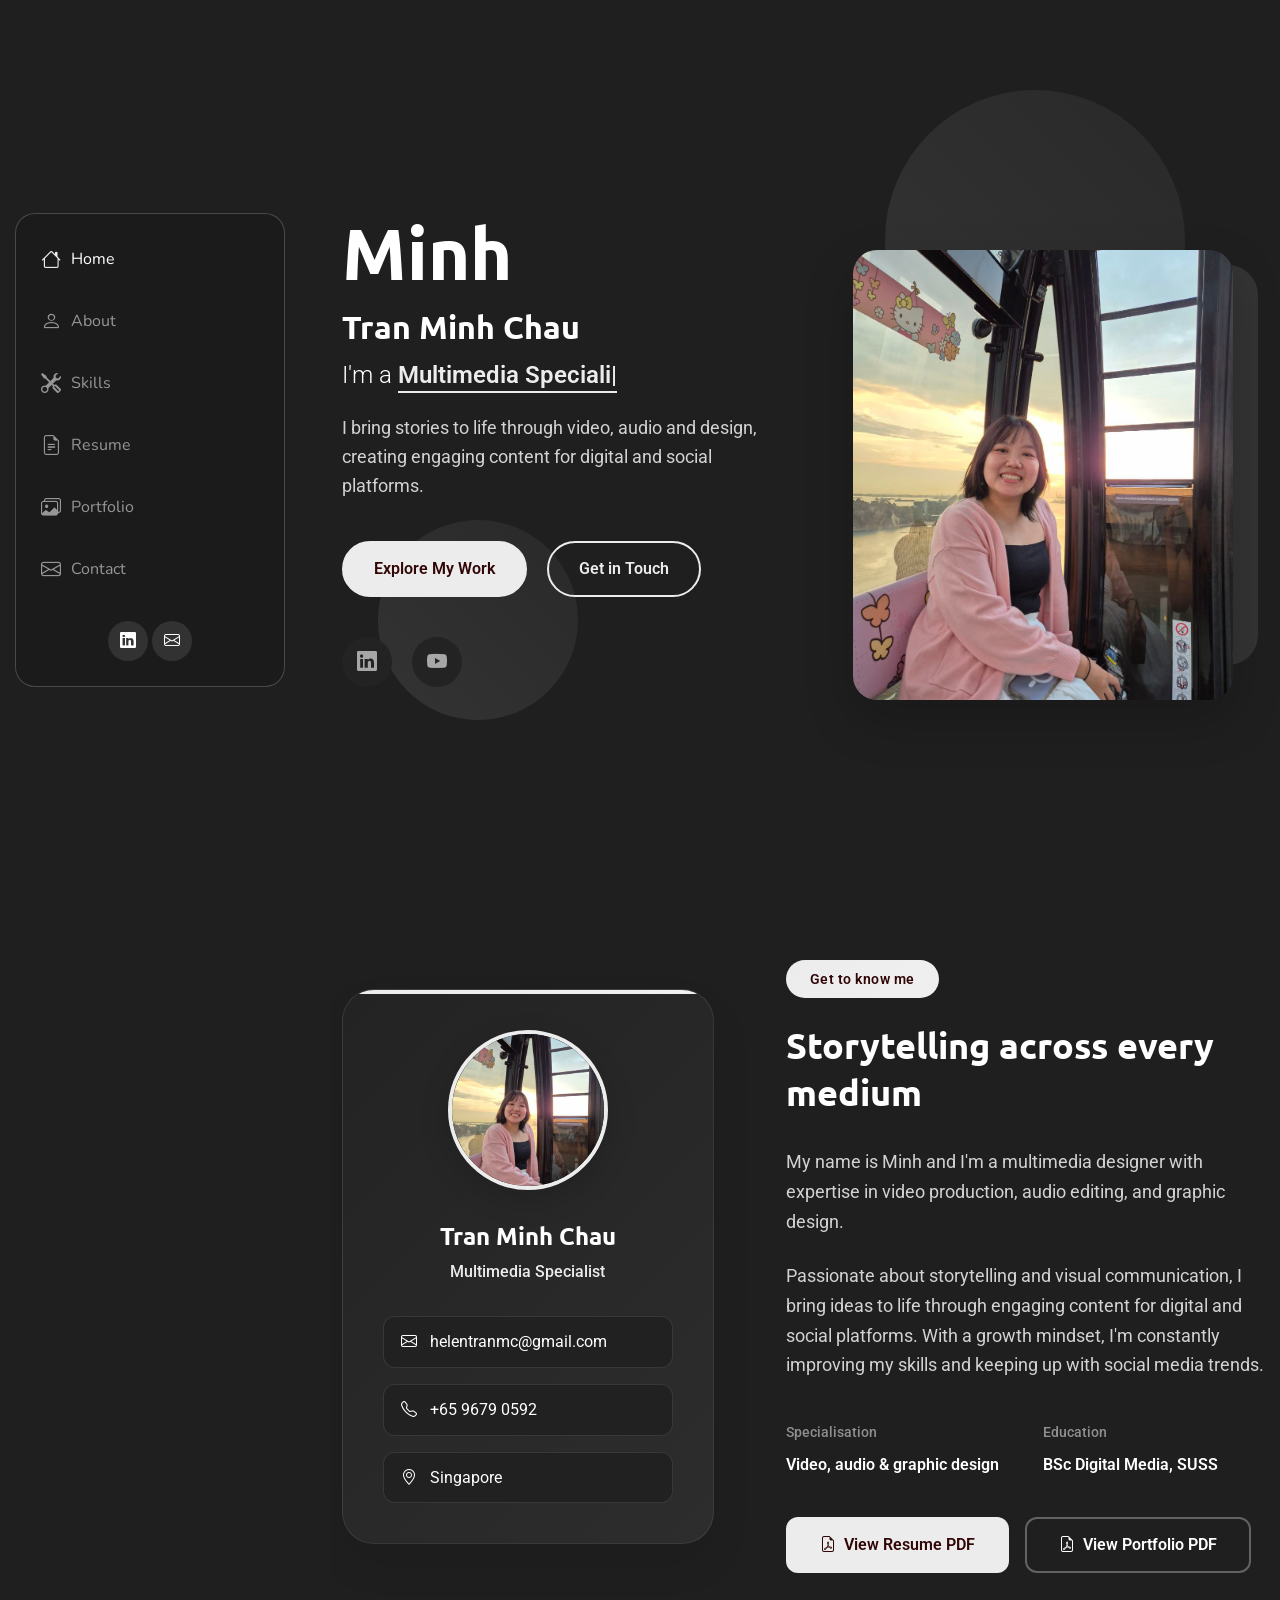
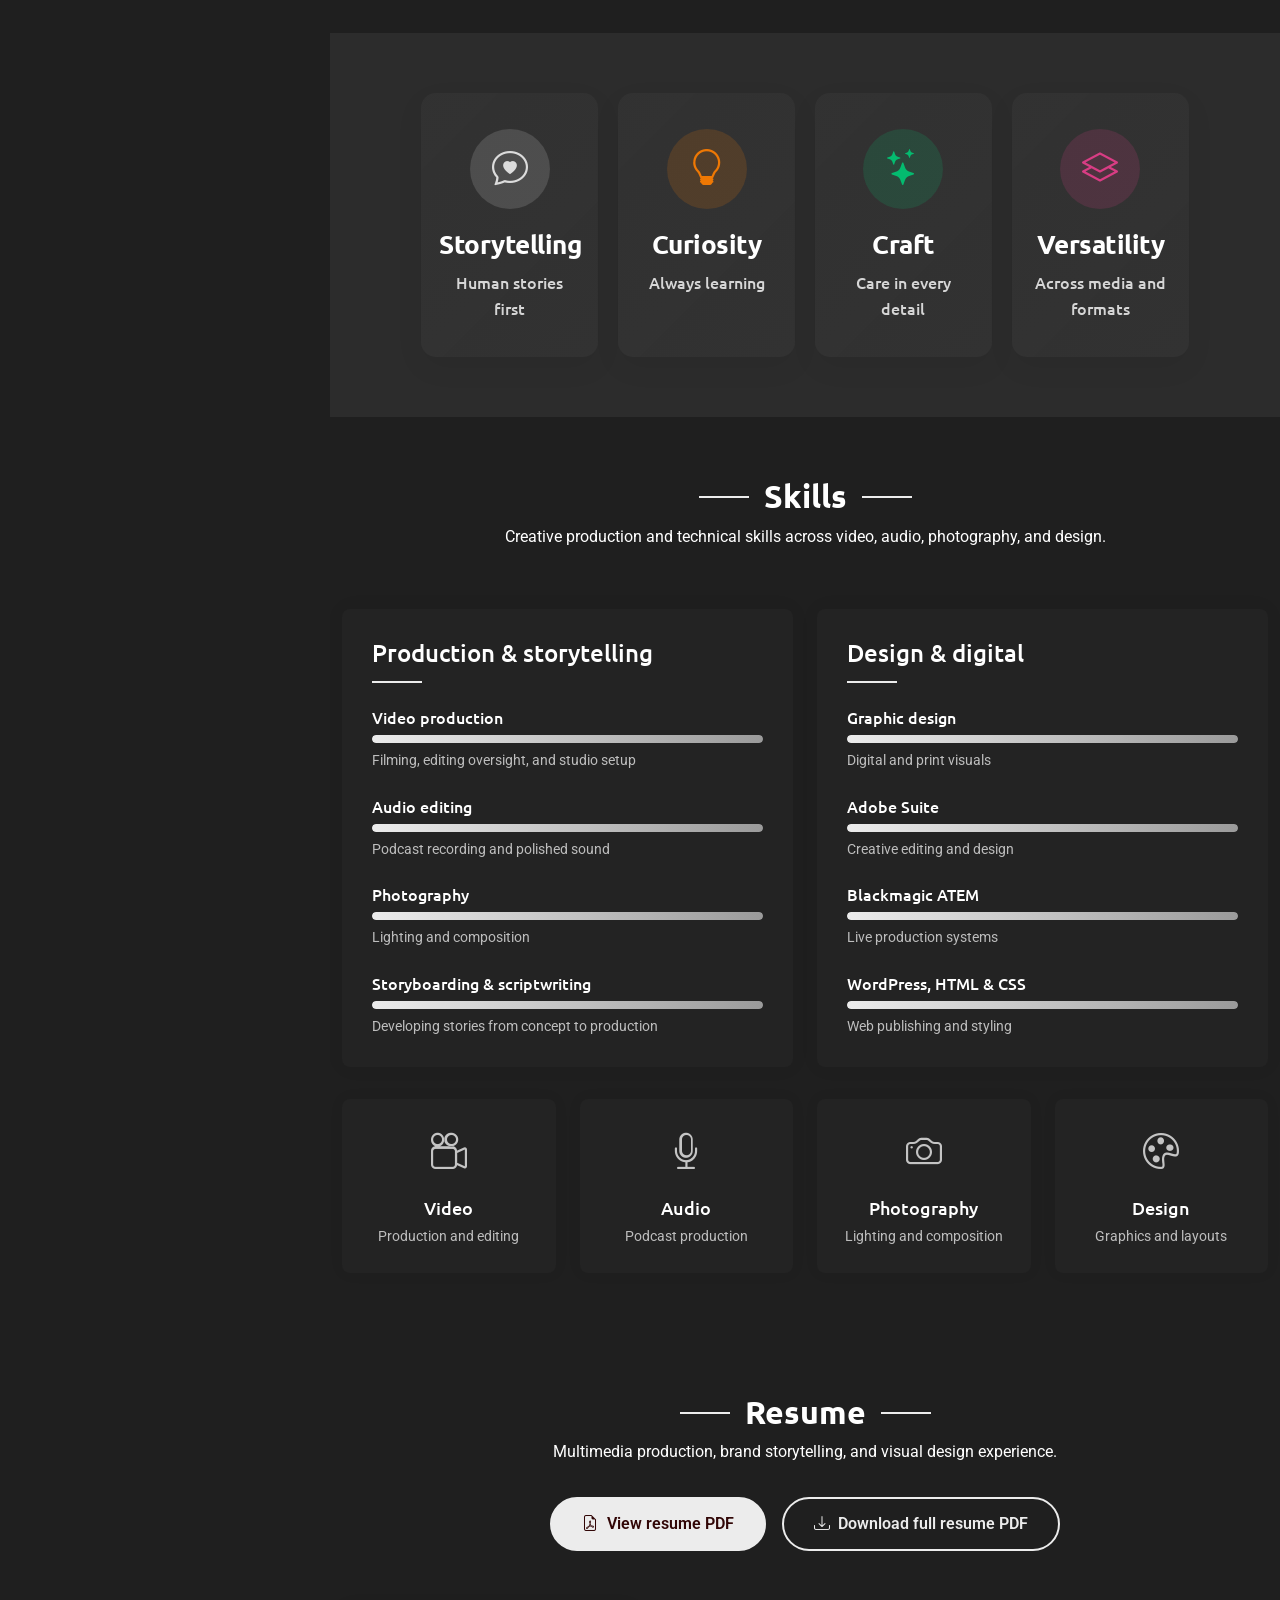
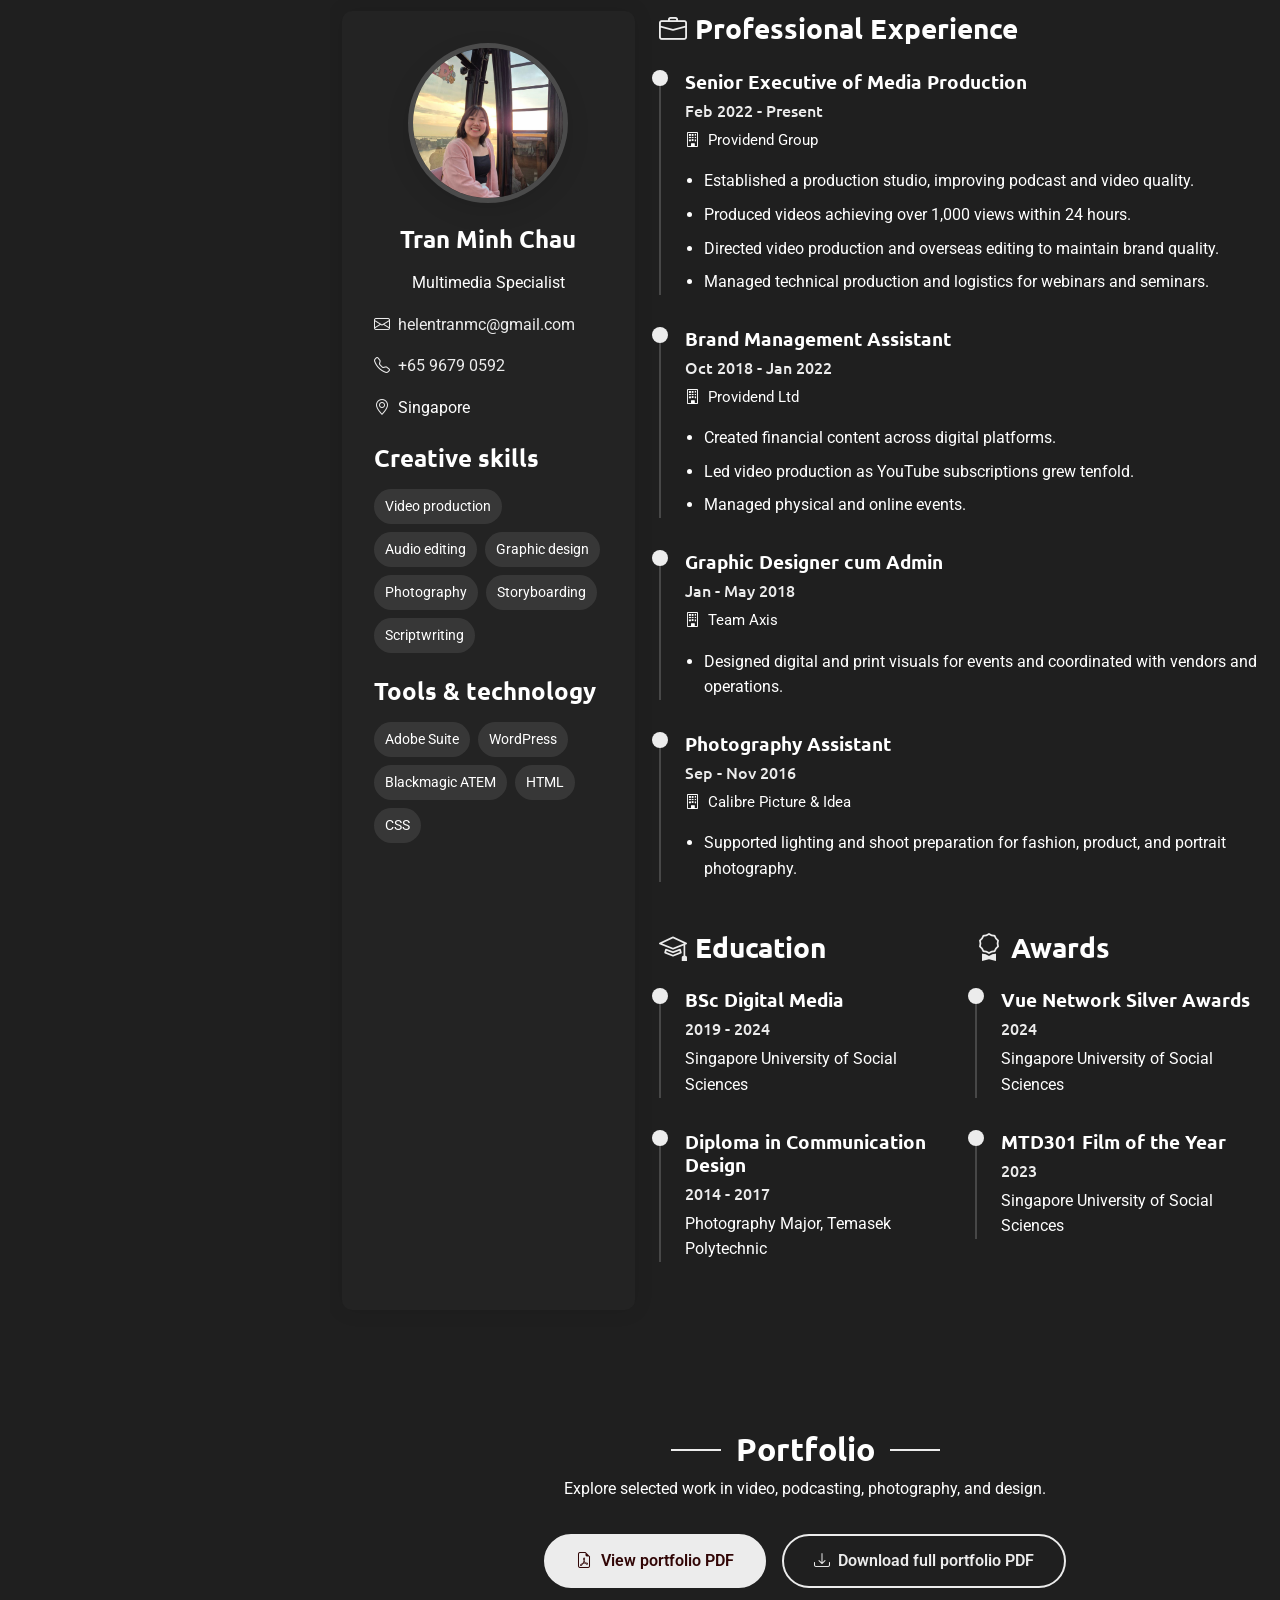
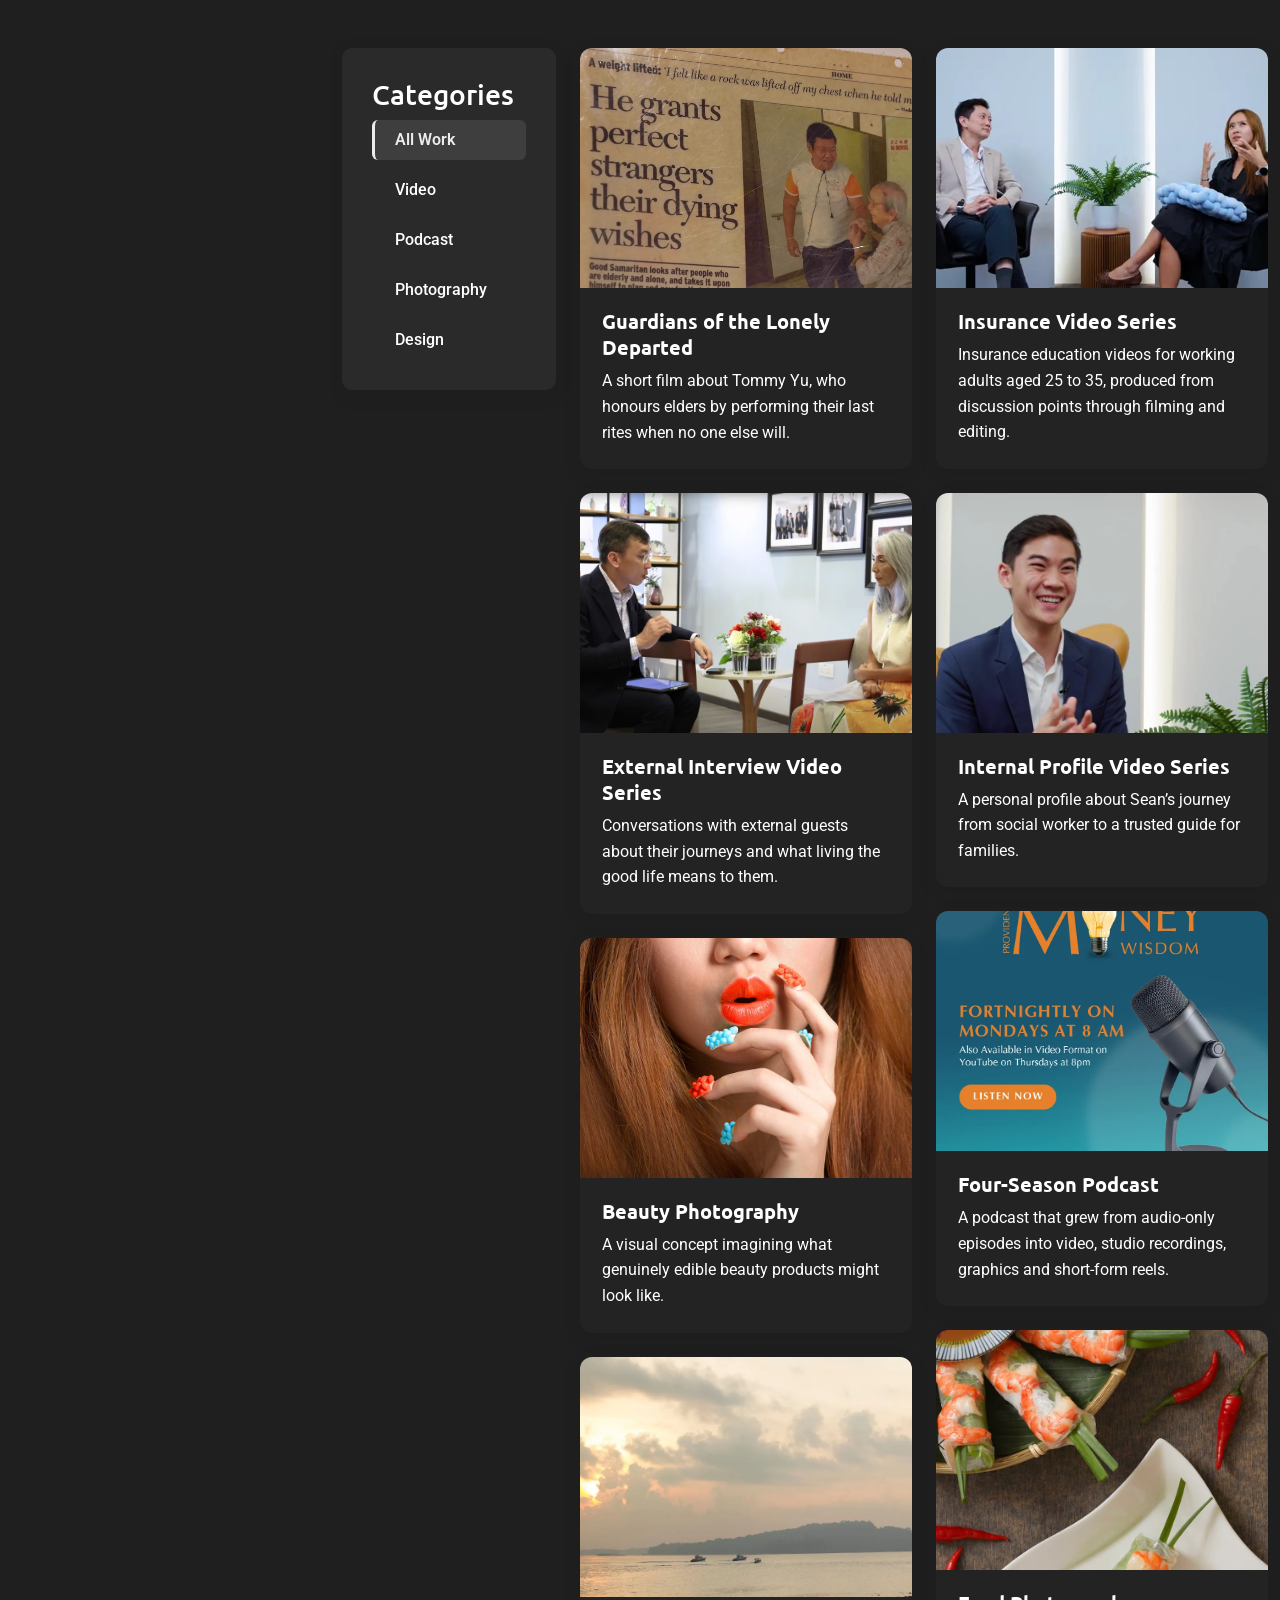
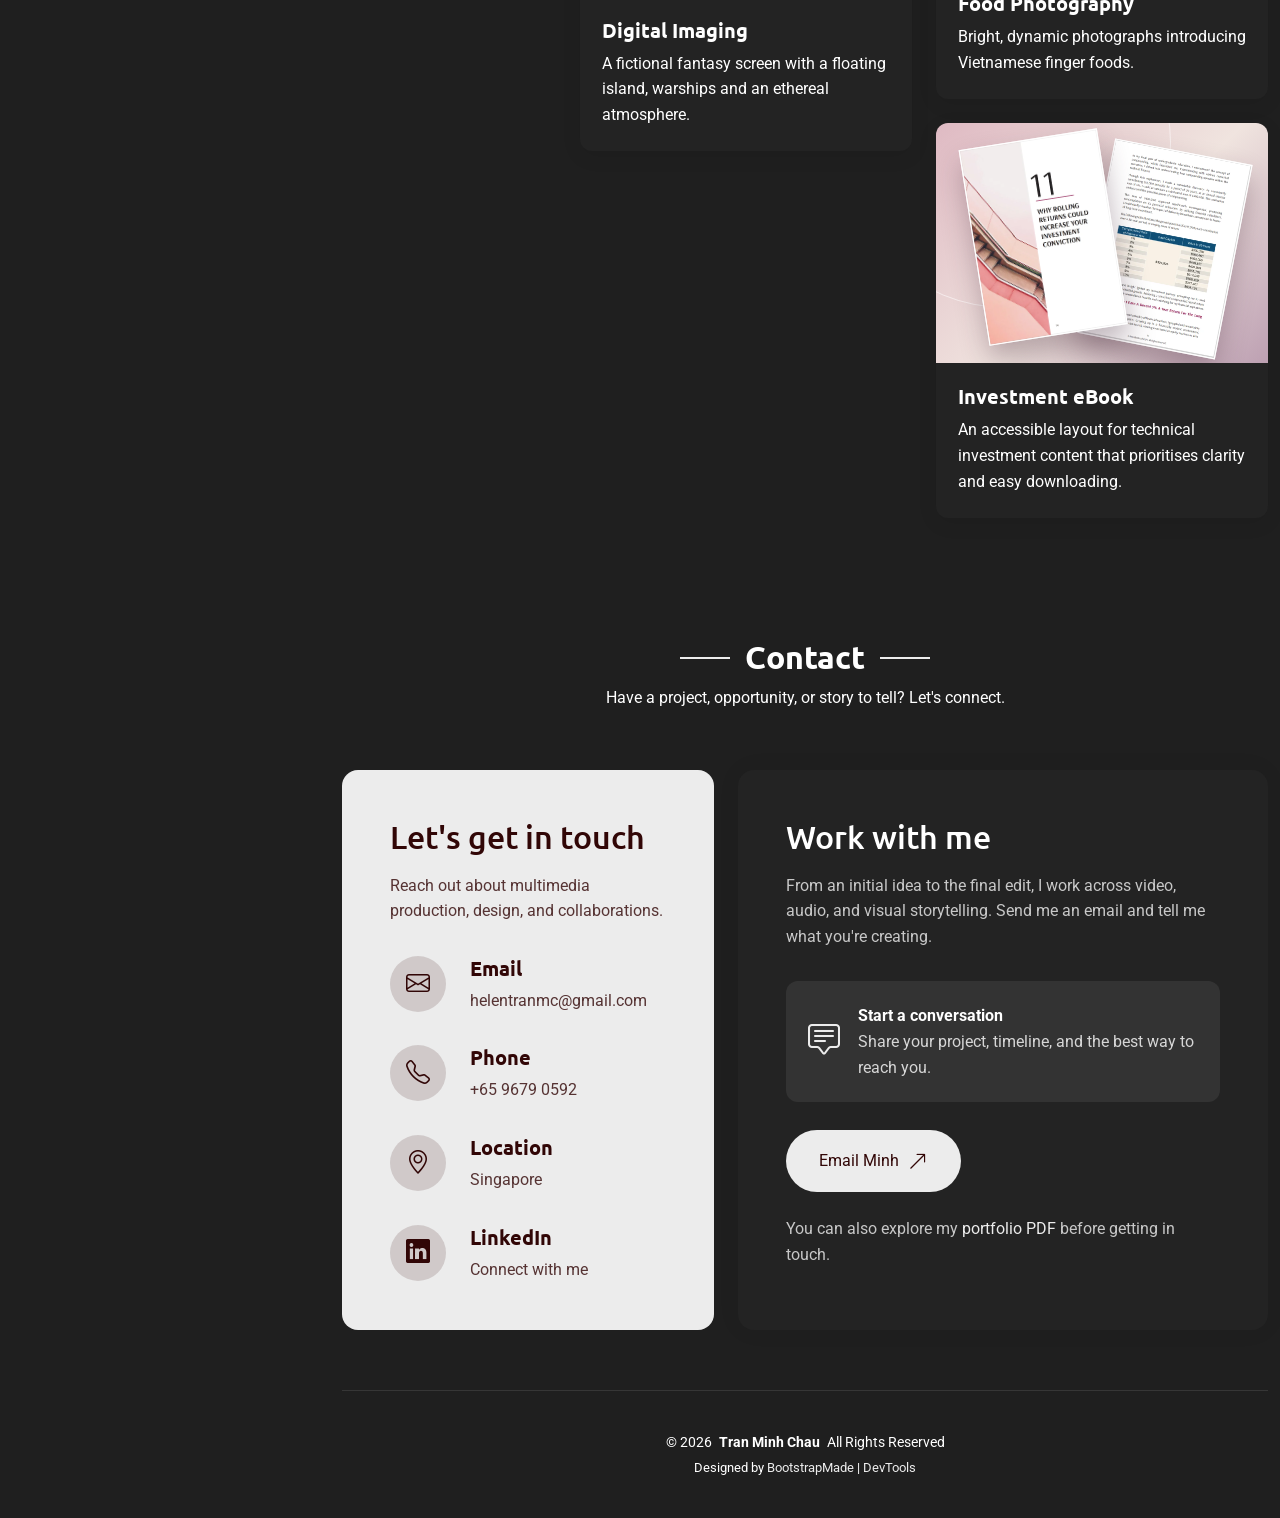
==== commit c1ac747c: "l" ====
--- a/index.html
+++ b/index.html
@@ -1,3 +1,3 @@
 <!DOCTYPE html>
 
-<html lang="en"><head><meta charset="utf-8"/><meta content="width=device-width, initial-scale=1" name="viewport"/><meta content="Tran Minh Chau — multimedia specialist in video, audio, graphic design and photography." name="description"/><title>Tran Minh Chau | Multimedia Specialist</title><link href="assets/img/favicon-mc.svg" rel="icon" type="image/svg+xml"/><link href="https://fonts.googleapis.com" rel="preconnect"/><link crossorigin="" href="https://fonts.gstatic.com" rel="preconnect"/><link href="https://fonts.googleapis.com/css2?family=Roboto:wght@300;400;500;700&amp;family=Ubuntu:wght@400;500;700&amp;family=Nunito:wght@400;600;700;800&amp;display=swap" rel="stylesheet"/><link href="assets/vendor/bootstrap/css/bootstrap.min.css" rel="stylesheet"/><link href="assets/vendor/bootstrap-icons/bootstrap-icons.css" rel="stylesheet"/><link href="assets/vendor/aos/aos.css" rel="stylesheet"/><link href="assets/vendor/glightbox/css/glightbox.min.css" rel="stylesheet"/><link href="assets/vendor/swiper/swiper-bundle.min.css" rel="stylesheet"/><link href="assets/css/main.css" rel="stylesheet"/><style>.hero-visual .profile-container{display:grid;place-items:center}.hero-monogram{position:relative;z-index:2;width:65%;aspect-ratio:1;border-radius:50%;display:grid;place-items:center;font:800 clamp(3rem,7vw,6rem)/1 Nunito,sans-serif;color:#fff;background:linear-gradient(140deg,#db6744,#142d45);box-shadow:0 25px 80px #0003}.portfolio .portfolio-content{height:100%}.portfolio .portfolio-info{padding:18px}.portfolio .portfolio-info p{margin-bottom:0}.portfolio-card{height:100%;background:var(--surface-color);border-radius:12px;overflow:hidden;box-shadow:0 8px 30px #0001}.portfolio-card img{width:100%;height:230px;object-fit:cover}.portfolio-card .portfolio-copy{padding:22px}.portfolio-card .portfolio-copy h3{font-size:1.3rem}.portfolio-card .portfolio-copy p{margin:0}.resume .resume-item ul{padding-left:20px}.contact .contact-card{padding:28px;border-radius:14px;background:var(--surface-color);height:100%;box-shadow:0 8px 30px #0001}.contact .contact-card i{font-size:2rem;color:var(--accent-color)}.contact .contact-card a{overflow-wrap:anywhere}.section .section-title p{max-width:760px;margin:auto}.hero .description{max-width:620px}</style><style>.resume .resume-side{position:sticky;top:28px}.resume .resume-initials{width:96px;height:96px;display:grid;place-items:center;border-radius:50%;margin-bottom:22px;background:color-mix(in srgb,var(--accent-color),transparent 84%);border:3px solid color-mix(in srgb,var(--accent-color),transparent 45%);font:800 2rem Nunito,sans-serif;color:var(--accent-color)}.resume .resume-side a{overflow-wrap:anywhere}.resume .resume-tags{display:flex;flex-wrap:wrap;gap:8px}.resume .resume-tags span{padding:7px 11px;border-radius:20px;background:color-mix(in srgb,var(--accent-color),transparent 90%);color:var(--heading-color);font-size:.85rem}.resume .resume-link{display:inline-flex;gap:8px;align-items:center;margin-top:28px;font-weight:700}.resume .resume-section .resume-item:last-child{margin-bottom:0}.resume .resume-section .resume-item ul{margin-bottom:0}@media(max-width:991px){.resume .resume-side{position:static}}</style><style>.contact .info-box .content a{overflow-wrap:anywhere}.contact .contact-form .contact-invite{display:flex;gap:18px;align-items:center;padding:22px;margin:28px 0;background:color-mix(in srgb,var(--accent-color),transparent 92%);border-radius:12px}.contact .contact-invite>i{font-size:2rem;color:var(--accent-color)}.contact .contact-invite strong,.contact .contact-invite span{display:block}.contact .contact-invite span{font-size:.9rem;opacity:.8}.contact .contact-form .btn{display:inline-flex;align-items:center;gap:9px}.contact .contact-form a:not(.btn){color:var(--accent-color)}</style><style>.portfolio .portfolio-project{height:100%;background:var(--surface-color);border-radius:12px;overflow:hidden;box-shadow:0 5px 20px rgba(0,0,0,.08)}.portfolio .portfolio-project .portfolio-wrap{height:240px;border-radius:0;box-shadow:none}.portfolio .portfolio-project .portfolio-wrap img{height:240px}.portfolio .portfolio-project-copy{padding:20px 22px 24px}.portfolio .portfolio-project-copy h3{font-size:1.18rem;font-weight:700;margin:0 0 8px}.portfolio .portfolio-project-copy p{margin:0;font-size:.94rem}.portfolio .portfolio-filters li:focus-visible{outline:2px solid var(--accent-color);outline-offset:2px}.portfolio .portfolio-wrap:focus-within .portfolio-info{opacity:1;transform:translateY(0)}</style><style>.hero .hero-visual .profile-container .profile-image{position:relative;z-index:2;width:min(100%,380px);height:450px;object-fit:cover;object-position:center 35%;border-radius:24px;box-shadow:0 20px 50px rgba(0,0,0,.2)}.about .profile-card .profile-header .profile-image img{object-fit:cover;object-position:center 35%}</style><style>.resume .resume-side .resume-portrait{display:block;width:160px;height:160px;object-fit:cover;object-position:center 32%;border-radius:50%;border:5px solid color-mix(in srgb,var(--accent-color),transparent 80%);margin:0 auto 22px;box-shadow:0 8px 24px rgba(0,0,0,.1)}.resume .resume-side>h3:first-of-type,.resume .resume-side>p:first-of-type{text-align:center}</style><style>.skills .skill-box p{font-size:.9rem;margin:0}.skills .skill-box h4{margin-bottom:7px}.skills .skills-category .row{align-items:stretch}.skills .skills-category .col-sm-6{display:flex}.skills .skills-category .skill-box{width:100%}</style><style>.skills .skill-box p{font-size:.9rem;margin:0}.skills .skill-box h4{margin-bottom:7px}.skills .skills-category .col-sm-6{display:flex}.skills .skills-category .skill-box{width:100%}</style><style>.skills .skill-item .progress{height:8px}.skills .skill-item .progress .progress-bar{width:100%;background:linear-gradient(90deg,var(--accent-color),color-mix(in srgb,var(--accent-color),transparent 45%));transform:scaleX(0);transform-origin:left;transition:transform 1s ease}.skills .skills-category.aos-animate .skill-item .progress-bar,.skills [data-aos].aos-animate .skill-item .progress-bar{transform:scaleX(1)}.skills .skill-item .skill-tooltip{opacity:1;transform:none;margin-top:6px}.skills .skill-box{min-height:165px}.skills .skill-box .skill-tooltip{opacity:1;transform:none}</style><style>.header .header-toggle{border:0}.navmenu a:focus-visible,.header .header-toggle:focus-visible{outline:2px solid var(--accent-color);outline-offset:2px}.header .header-container{width:100%}.header .social-links{align-self:center}</style><style>.stats .stats-item span{font-size:clamp(1.25rem,2vw,1.6rem);line-height:1.2;letter-spacing:-.02em}.stats .stats-item p{font-size:.95rem}.stats .stats-item{padding:36px 18px}</style><style>.section-title .document-actions{display:flex;justify-content:center;flex-wrap:wrap;gap:1rem;margin-top:2rem}.section-title .document-actions .btn{display:inline-flex;align-items:center;justify-content:center;gap:.55rem;padding:14px 30px;font-size:16px;font-weight:600;line-height:1.4;border-radius:50px;text-decoration:none;transition:all .3s ease;border:2px solid var(--accent-color)}.section-title .document-actions .btn.btn-primary{background-color:var(--accent-color);color:var(--contrast-color)}.section-title .document-actions .btn.btn-primary:hover{background-color:color-mix(in srgb,var(--accent-color),black 10%);transform:translateY(-2px);box-shadow:0 8px 25px color-mix(in srgb,var(--accent-color),transparent 70%)}.section-title .document-actions .btn.btn-outline{background-color:transparent;color:var(--accent-color)}.section-title .document-actions .btn.btn-outline:hover{background-color:var(--accent-color);color:var(--contrast-color);transform:translateY(-2px)}@media(max-width:575px){.section-title .document-actions .btn{width:100%;padding:12px 18px}}</style><style>.portfolio .portfolio-wrap .project-cover-link{position:absolute;inset:0;z-index:2}.portfolio .portfolio-wrap .portfolio-info{pointer-events:none}.portfolio .portfolio-wrap .portfolio-info a{pointer-events:auto}.portfolio .portfolio-project-copy h3 a{color:inherit}.portfolio .portfolio-project-copy h3 a:hover{color:var(--accent-color)}</style><style>.portfolio .portfolio-wrap .portfolio-info{background:linear-gradient(to top,rgba(0,0,0,.72) 0%,rgba(0,0,0,.45) 52%,rgba(0,0,0,.18) 100%);color:#fff}.portfolio .portfolio-wrap .portfolio-info h4,.portfolio .portfolio-wrap .portfolio-info .category{color:#fff}.portfolio .portfolio-wrap .portfolio-info .portfolio-links a{background:rgba(255,255,255,.92);color:#171717}.portfolio .portfolio-wrap .portfolio-info .portfolio-links a:hover{background:#fff;color:#171717}</style><style>.portfolio .portfolio-wrap .ebook-cover{position:absolute;inset:0;overflow:hidden;background:linear-gradient(135deg,#dfbac3,#f0e4df 54%,#bda0b2)}.portfolio .portfolio-wrap .ebook-cover:before{content:"";position:absolute;width:330px;height:330px;border:1px solid #fff8;border-radius:50%;left:-95px;top:-145px}.portfolio .portfolio-wrap .ebook-sheet{position:absolute;top:50%;left:50%;width:140px;height:198px;overflow:hidden;background:#fff;box-shadow:0 15px 28px #41253655;border:1px solid #ffffffa6;transition:transform .35s ease}.portfolio .portfolio-wrap .ebook-sheet-back{transform:translate(-5%,-47%) rotate(11deg)}.portfolio .portfolio-wrap .ebook-sheet-front{transform:translate(-92%,-53%) rotate(-9deg)}.portfolio .portfolio-project .portfolio-wrap .ebook-sheet img{display:block;width:100%;height:100%;object-fit:cover;object-position:top;transform:none}.portfolio .portfolio-wrap:hover .ebook-sheet-front{transform:translate(-98%,-56%) rotate(-10deg)}.portfolio .portfolio-wrap:hover .ebook-sheet-back{transform:translate(1%,-49%) rotate(12deg)}</style></head><body class="index-page"><header class="header dark-background d-flex flex-column justify-content-center" id="header"><button aria-controls="navmenu" aria-expanded="false" aria-label="Open navigation menu" class="header-toggle d-xl-none bi bi-list" type="button"></button><div class="header-container d-flex flex-column align-items-start"><nav class="navmenu" id="navmenu"><ul><li><a class="active" href="#hero"><i class="bi bi-house navicon"></i>Home</a></li><li><a href="#about"><i class="bi bi-person navicon"></i>About</a></li><li><a href="#skills"><i class="bi bi-tools navicon"></i>Skills</a></li><li><a href="#resume"><i class="bi bi-file-earmark-text navicon"></i>Resume</a></li><li><a href="#portfolio"><i class="bi bi-images navicon"></i>Portfolio</a></li><li><a href="#contact"><i class="bi bi-envelope navicon"></i>Contact</a></li></ul></nav><div class="social-links text-center"><a aria-label="LinkedIn" href="https://www.linkedin.com/in/minh-chau-tran-593051b8" rel="noopener noreferrer" target="_blank"><i class="bi bi-linkedin"></i></a><a aria-label="Email" href="mailto:helentranmc@gmail.com"><i class="bi bi-envelope"></i></a></div></div></header><main class="main"><section class="hero section" id="hero"><div class="background-elements"><div class="bg-circle circle-1"></div><div class="bg-circle circle-2"></div></div><div class="hero-content"><div class="container"><div class="row align-items-center"><div class="col-lg-6" data-aos="fade-right"><div class="hero-text"><h1>Minh</h1><h2>Tran Minh Chau</h2><p class="lead">I'm a <span class="typed" data-typed-items="Multimedia Specialist,Video Producer,Audio Editor,Graphic Designer,Photographer"></span></p><p class="description">I bring stories to life through video, audio and design, creating engaging content for digital and social platforms.</p><div class="hero-actions"><a class="btn btn-primary" href="#portfolio">Explore My Work</a><a class="btn btn-outline" href="#contact">Get in Touch</a></div><div class="social-links"><a aria-label="LinkedIn" href="https://www.linkedin.com/in/minh-chau-tran-593051b8" rel="noopener noreferrer" target="_blank"><i class="bi bi-linkedin"></i></a><a aria-label="YouTube short film" href="https://youtu.be/9HKj52ng6Co" rel="noopener noreferrer" target="_blank"><i class="bi bi-youtube"></i></a></div></div></div><div class="col-lg-6" data-aos="fade-left" data-aos-delay="200"><div class="hero-visual"><div class="profile-container"><div class="profile-background"></div><img alt="Tran Minh Chau smiling at sunset" class="profile-image" src="assets/img/profile/minh-portrait.png"/></div></div></div></div></div></div></section><section class="about section" id="about"><div class="container" data-aos="fade-up"><div class="row align-items-center gy-5"><div class="col-lg-5"><div class="profile-card"><div class="profile-header"><div class="profile-image"><img alt="Portrait of Tran Minh Chau" class="img-fluid" src="assets/img/profile/minh-portrait.png"/></div></div><div class="profile-content"><h3>Tran Minh Chau</h3><p class="profession">Multimedia Specialist</p><div class="contact-links"><a class="contact-item" href="mailto:helentranmc@gmail.com"><i class="bi bi-envelope"></i>helentranmc@gmail.com</a><a class="contact-item" href="tel:+6596790592"><i class="bi bi-telephone"></i>+65 9679 0592</a><span class="contact-item"><i class="bi bi-geo-alt"></i>Singapore</span></div></div></div></div><div class="col-lg-7"><div class="about-content"><div class="section-header"><span class="badge-text">Get to know me</span><h2>Storytelling across every medium</h2></div><div class="description"><p>My name is Minh and I'm a multimedia designer with expertise in video production, audio editing, and graphic design.</p><p>Passionate about storytelling and visual communication, I bring ideas to life through engaging content for digital and social platforms. With a growth mindset, I'm constantly improving my skills and keeping up with social media trends.</p></div><div class="details-grid"><div class="detail-row"><div class="detail-item"><span class="detail-label">Specialisation</span><span class="detail-value">Video, audio &amp; graphic design</span></div><div class="detail-item"><span class="detail-label">Education</span><span class="detail-value">BSc Digital Media, SUSS</span></div></div></div><div class="cta-section"><a class="btn btn-primary" href="assets/docs/Tran-Minh-Chau-Resume.pdf" rel="noopener noreferrer" target="_blank"><i class="bi bi-file-earmark-pdf"></i> View Resume PDF</a><a class="btn btn-outline" href="assets/docs/Tran-Minh-Chau-Portfolio.pdf" rel="noopener noreferrer" target="_blank"><i class="bi bi-file-earmark-pdf"></i> View Portfolio PDF</a></div></div></div></div></div></section><section class="stats section light-background" id="values"><div class="container" data-aos="fade-up"><div class="row justify-content-center"><div class="col-lg-10"><div class="stats-wrapper"><div class="stats-item" data-aos="zoom-in" data-aos-delay="100"><div class="icon-wrapper"><i class="bi bi-chat-heart"></i></div><span>Storytelling</span><p>Human stories first</p></div><div class="stats-item" data-aos="zoom-in" data-aos-delay="200"><div class="icon-wrapper"><i class="bi bi-lightbulb"></i></div><span>Curiosity</span><p>Always learning</p></div><div class="stats-item" data-aos="zoom-in" data-aos-delay="300"><div class="icon-wrapper"><i class="bi bi-stars"></i></div><span>Craft</span><p>Care in every detail</p></div><div class="stats-item" data-aos="zoom-in" data-aos-delay="400"><div class="icon-wrapper"><i class="bi bi-layers"></i></div><span>Versatility</span><p>Across media and formats</p></div></div></div></div></div></section><section class="skills section" id="skills"><div class="container section-title" data-aos="fade-up"><h2>Skills</h2><p>Creative production and technical skills across video, audio, photography, and design.</p></div><div class="container"><div class="row gy-4"><div class="col-lg-6" data-aos="fade-up" data-aos-delay="100"><div class="skills-category"><h3>Production &amp; storytelling</h3><div class="skill-item"><h4>Video production</h4><div aria-hidden="true" class="progress"><div class="progress-bar"></div></div><div class="skill-tooltip">Filming, editing oversight, and studio setup</div></div><div class="skill-item"><h4>Audio editing</h4><div aria-hidden="true" class="progress"><div class="progress-bar"></div></div><div class="skill-tooltip">Podcast recording and polished sound</div></div><div class="skill-item"><h4>Photography</h4><div aria-hidden="true" class="progress"><div class="progress-bar"></div></div><div class="skill-tooltip">Lighting and composition</div></div><div class="skill-item"><h4>Storyboarding &amp; scriptwriting</h4><div aria-hidden="true" class="progress"><div class="progress-bar"></div></div><div class="skill-tooltip">Developing stories from concept to production</div></div></div></div><div class="col-lg-6" data-aos="fade-up" data-aos-delay="200"><div class="skills-category"><h3>Design &amp; digital</h3><div class="skill-item"><h4>Graphic design</h4><div aria-hidden="true" class="progress"><div class="progress-bar"></div></div><div class="skill-tooltip">Digital and print visuals</div></div><div class="skill-item"><h4>Adobe Suite</h4><div aria-hidden="true" class="progress"><div class="progress-bar"></div></div><div class="skill-tooltip">Creative editing and design</div></div><div class="skill-item"><h4>Blackmagic ATEM</h4><div aria-hidden="true" class="progress"><div class="progress-bar"></div></div><div class="skill-tooltip">Live production systems</div></div><div class="skill-item"><h4>WordPress, HTML &amp; CSS</h4><div aria-hidden="true" class="progress"><div class="progress-bar"></div></div><div class="skill-tooltip">Web publishing and styling</div></div></div></div></div><div class="row gy-4 mt-2"><div class="col-md-3 col-sm-6" data-aos="zoom-in"><div class="skill-box"><i class="bi bi-camera-reels"></i><h4>Video</h4><div class="skill-tooltip">Production and editing</div></div></div><div class="col-md-3 col-sm-6" data-aos="zoom-in" data-aos-delay="100"><div class="skill-box"><i class="bi bi-mic"></i><h4>Audio</h4><div class="skill-tooltip">Podcast production</div></div></div><div class="col-md-3 col-sm-6" data-aos="zoom-in" data-aos-delay="200"><div class="skill-box"><i class="bi bi-camera"></i><h4>Photography</h4><div class="skill-tooltip">Lighting and composition</div></div></div><div class="col-md-3 col-sm-6" data-aos="zoom-in" data-aos-delay="300"><div class="skill-box"><i class="bi bi-palette"></i><h4>Design</h4><div class="skill-tooltip">Graphics and layouts</div></div></div></div></div></section><section class="resume section" id="resume"><div class="container section-title" data-aos="fade-up"><h2>Resume</h2><p>Multimedia production, brand storytelling, and visual design experience.</p><div class="document-actions"><a class="btn btn-primary" href="assets/docs/Tran-Minh-Chau-Resume.pdf" rel="noopener noreferrer" target="_blank"><i class="bi bi-file-earmark-pdf"></i> View resume PDF</a><a class="btn btn-outline" download="Tran-Minh-Chau-Resume.pdf" href="assets/docs/Tran-Minh-Chau-Resume.pdf" type="application/pdf"><i class="bi bi-download"></i> Download full resume PDF</a></div></div><div class="container"><div class="row gy-4"><div class="col-lg-4" data-aos="fade-up" data-aos-delay="100"><aside class="resume-side"><img alt="Portrait of Tran Minh Chau" class="resume-portrait" src="assets/img/profile/minh-portrait.png"/><h3>Tran Minh Chau</h3><p>Multimedia Specialist</p><ul class="contact-info list-unstyled"><li><i class="bi bi-envelope"></i><a href="mailto:helentranmc@gmail.com">helentranmc@gmail.com</a></li><li><i class="bi bi-telephone"></i><a href="tel:+6596790592">+65 9679 0592</a></li><li><i class="bi bi-geo-alt"></i>Singapore</li></ul><h3 class="mt-4">Creative skills</h3><div class="resume-tags"><span>Video production</span><span>Audio editing</span><span>Graphic design</span><span>Photography</span><span>Storyboarding</span><span>Scriptwriting</span></div><h3 class="mt-4">Tools &amp; technology</h3><div class="resume-tags"><span>Adobe Suite</span><span>WordPress</span><span>Blackmagic ATEM</span><span>HTML</span><span>CSS</span></div></aside></div><div class="col-lg-8" data-aos="fade-up" data-aos-delay="200"><div class="resume-section"><h3><i class="bi bi-briefcase me-2"></i>Professional Experience</h3><div class="resume-item"><h4>Senior Executive of Media Production</h4><h5>Feb 2022 - Present</h5><div class="company"><i class="bi bi-building"></i>Providend Group</div><ul><li>Established a production studio, improving podcast and video quality.</li><li>Produced videos achieving over 1,000 views within 24 hours.</li><li>Directed video production and overseas editing to maintain brand quality.</li><li>Managed technical production and logistics for webinars and seminars.</li></ul></div><div class="resume-item"><h4>Brand Management Assistant</h4><h5>Oct 2018 - Jan 2022</h5><div class="company"><i class="bi bi-building"></i>Providend Ltd</div><ul><li>Created financial content across digital platforms.</li><li>Led video production as YouTube subscriptions grew tenfold.</li><li>Managed physical and online events.</li></ul></div><div class="resume-item"><h4>Graphic Designer cum Admin</h4><h5>Jan - May 2018</h5><div class="company"><i class="bi bi-building"></i>Team Axis</div><ul><li>Designed digital and print visuals for events and coordinated with vendors and operations.</li></ul></div><div class="resume-item"><h4>Photography Assistant</h4><h5>Sep - Nov 2016</h5><div class="company"><i class="bi bi-building"></i>Calibre Picture &amp; Idea</div><ul><li>Supported lighting and shoot preparation for fashion, product, and portrait photography.</li></ul></div></div><div class="row gy-3"><div class="col-md-6"><div class="resume-section"><h3><i class="bi bi-mortarboard me-2"></i>Education</h3><div class="resume-item"><h4>BSc Digital Media</h4><h5>2019 - 2024</h5><p>Singapore University of Social Sciences</p></div><div class="resume-item"><h4>Diploma in Communication Design</h4><h5>2014 - 2017</h5><p>Photography Major, Temasek Polytechnic</p></div></div></div><div class="col-md-6"><div class="resume-section"><h3><i class="bi bi-award me-2"></i>Awards</h3><div class="resume-item"><h4>Vue Network Silver Awards</h4><h5>2024</h5><p>Singapore University of Social Sciences</p></div><div class="resume-item"><h4>MTD301 Film of the Year</h4><h5>2023</h5><p>Singapore University of Social Sciences</p></div></div></div></div></div></div></div></section><section class="portfolio section" id="portfolio"><div class="container section-title" data-aos="fade-up"><h2>Portfolio</h2><p>Explore selected work in video, podcasting, photography, and design.</p><div class="document-actions"><a class="btn btn-primary" href="assets/docs/Tran-Minh-Chau-Portfolio.pdf" rel="noopener noreferrer" target="_blank"><i class="bi bi-file-earmark-pdf"></i> View portfolio PDF</a><a class="btn btn-outline" download="Tran-Minh-Chau-Portfolio.pdf" href="assets/docs/Tran-Minh-Chau-Portfolio.pdf" type="application/pdf"><i class="bi bi-download"></i> Download full portfolio PDF</a></div></div><div class="container isotope-layout" data-default-filter="*" data-layout="masonry"><div class="row gy-4"><div class="col-lg-3 filter-sidebar" data-aos="fade-right"><div class="filters-wrapper"><h3>Categories</h3><ul class="portfolio-filters isotope-filters"><li class="filter-active" data-filter="*" role="button" tabindex="0">All Work</li><li data-filter=".filter-video" role="button" tabindex="0">Video</li><li data-filter=".filter-podcast" role="button" tabindex="0">Podcast</li><li data-filter=".filter-photography" role="button" tabindex="0">Photography</li><li data-filter=".filter-design" role="button" tabindex="0">Design</li></ul></div></div><div class="col-lg-9"><div class="row gy-4 isotope-container"><div class="col-md-6 isotope-item filter-video"><article class="portfolio-project"><div class="portfolio-wrap"><img alt="YouTube thumbnail for Guardians of the Lonely Departed" loading="eager" src="assets/img/projects/guardians-thumbnail-clean.webp"/><a aria-label="Read about Guardians of the Lonely Departed" class="project-cover-link" href="project-guardians-of-the-lonely-departed.html"></a><div class="portfolio-info"><div class="content"><span class="category">Short film</span><h4>Guardians of the Lonely Departed</h4><div class="portfolio-links"><a aria-label="Read about Guardians of the Lonely Departed" href="project-guardians-of-the-lonely-departed.html"><i class="bi bi-arrow-up-right"></i></a></div></div></div></div><div class="portfolio-project-copy"><h3><a href="project-guardians-of-the-lonely-departed.html">Guardians of the Lonely Departed</a></h3><p>A short film about Tommy Yu, who honours elders by performing their last rites when no one else will.</p></div></article></div><div class="col-md-6 isotope-item filter-video"><article class="portfolio-project"><div class="portfolio-wrap"><img alt="Insurance video interview with host and guest" loading="eager" src="assets/img/projects/details/insurance-new-1.webp"/><a aria-label="Read about Insurance Video Series" class="project-cover-link" href="project-insurance-video-series.html"></a><div class="portfolio-info"><div class="content"><span class="category">Video production</span><h4>Insurance Video Series</h4><div class="portfolio-links"><a aria-label="Read about Insurance Video Series" href="project-insurance-video-series.html"><i class="bi bi-arrow-up-right"></i></a></div></div></div></div><div class="portfolio-project-copy"><h3><a href="project-insurance-video-series.html">Insurance Video Series</a></h3><p>Insurance education videos for working adults aged 25 to 35, produced from discussion points through filming and editing.</p></div></article></div><div class="col-md-6 isotope-item filter-video"><article class="portfolio-project"><div class="portfolio-wrap"><img alt="Sean speaking in the interview video" loading="eager" src="assets/img/projects/details/sean-1.webp"/><a aria-label="Read about Internal Profile Video Series" class="project-cover-link" href="project-story-of-sean.html"></a><div class="portfolio-info"><div class="content"><span class="category">Video Production</span><h4>Internal Profile Video Series</h4><div class="portfolio-links"><a aria-label="Read about Internal Profile Video Series" href="project-story-of-sean.html"><i class="bi bi-arrow-up-right"></i></a></div></div></div></div><div class="portfolio-project-copy"><h3><a href="project-story-of-sean.html">Internal Profile Video Series</a></h3><p>A personal profile about Sean’s journey from social worker to a trusted guide for families.</p></div></article></div><div class="col-md-6 isotope-item filter-video"><article class="portfolio-project"><div class="portfolio-wrap"><img alt="External Interview Video Series project image" loading="eager" src="assets/img/projects/details/interview-1.webp"/><a aria-label="Read about External Interview Video Series" class="project-cover-link" href="project-external-interview-video-series.html"></a><div class="portfolio-info"><div class="content"><span class="category">Video production</span><h4>External Interview Video Series</h4><div class="portfolio-links"><a aria-label="Read about External Interview Video Series" href="project-external-interview-video-series.html"><i class="bi bi-arrow-up-right"></i></a></div></div></div></div><div class="portfolio-project-copy"><h3><a href="project-external-interview-video-series.html">External Interview Video Series</a></h3><p>Conversations with external guests about their journeys and what living the good life means to them.</p></div></article></div><div class="col-md-6 isotope-item filter-podcast"><article class="portfolio-project"><div class="portfolio-wrap"><img alt="Four-Season Podcast project image" loading="eager" src="assets/img/projects/details/podcast-art.webp"/><a aria-label="Read about Four-Season Podcast" class="project-cover-link" href="project-four-season-podcast.html"></a><div class="portfolio-info"><div class="content"><span class="category">Podcast / audio and video</span><h4>Four-Season Podcast</h4><div class="portfolio-links"><a aria-label="Read about Four-Season Podcast" href="project-four-season-podcast.html"><i class="bi bi-arrow-up-right"></i></a></div></div></div></div><div class="portfolio-project-copy"><h3><a href="project-four-season-podcast.html">Four-Season Podcast</a></h3><p>A podcast that grew from audio-only episodes into video, studio recordings, graphics and short-form reels.</p></div></article></div><div class="col-md-6 isotope-item filter-photography"><article class="portfolio-project"><div class="portfolio-wrap"><img alt="Beauty Photography project image" loading="eager" src="assets/img/projects/details/beauty-1.webp"/><a aria-label="Read about Beauty Photography" class="project-cover-link" href="project-beauty-photography.html"></a><div class="portfolio-info"><div class="content"><span class="category">Photography</span><h4>Beauty Photography</h4><div class="portfolio-links"><a aria-label="Read about Beauty Photography" href="project-beauty-photography.html"><i class="bi bi-arrow-up-right"></i></a></div></div></div></div><div class="portfolio-project-copy"><h3><a href="project-beauty-photography.html">Beauty Photography</a></h3><p>A visual concept imagining what genuinely edible beauty products might look like.</p></div></article></div><div class="col-md-6 isotope-item filter-photography"><article class="portfolio-project"><div class="portfolio-wrap"><img alt="Food Photography project image" loading="eager" src="assets/img/projects/details/food-1.webp"/><a aria-label="Read about Food Photography" class="project-cover-link" href="project-food-photography.html"></a><div class="portfolio-info"><div class="content"><span class="category">Photography</span><h4>Food Photography</h4><div class="portfolio-links"><a aria-label="Read about Food Photography" href="project-food-photography.html"><i class="bi bi-arrow-up-right"></i></a></div></div></div></div><div class="portfolio-project-copy"><h3><a href="project-food-photography.html">Food Photography</a></h3><p>Bright, dynamic photographs introducing Vietnamese finger foods.</p></div></article></div><div class="col-md-6 isotope-item filter-design filter-photography"><article class="portfolio-project"><div class="portfolio-wrap"><img alt="Digital Imaging project image" loading="eager" src="assets/img/projects/details/digital-before.webp"/><a aria-label="Read about Digital Imaging" class="project-cover-link" href="project-digital-imaging.html"></a><div class="portfolio-info"><div class="content"><span class="category">Digital imaging</span><h4>Digital Imaging</h4><div class="portfolio-links"><a aria-label="Read about Digital Imaging" href="project-digital-imaging.html"><i class="bi bi-arrow-up-right"></i></a></div></div></div></div><div class="portfolio-project-copy"><h3><a href="project-digital-imaging.html">Digital Imaging</a></h3><p>A fictional fantasy screen with a floating island, warships and an ethereal atmosphere.</p></div></article></div><div class="col-md-6 isotope-item filter-design"><article class="portfolio-project"><div class="portfolio-wrap"><div aria-hidden="true" class="ebook-cover"><div class="ebook-sheet ebook-sheet-back"><img alt="" loading="lazy" src="assets/img/projects/details/ebook-page-3.webp"/></div><div class="ebook-sheet ebook-sheet-front"><img alt="" loading="lazy" src="assets/img/projects/details/ebook-page-2.webp"/></div></div><a aria-label="Read about Investment eBook" class="project-cover-link" href="project-investment-ebook.html"></a><div class="portfolio-info"><div class="content"><span class="category">Book layout and design</span><h4>Investment eBook</h4><div class="portfolio-links"><a aria-label="Read about Investment eBook" href="project-investment-ebook.html"><i class="bi bi-arrow-up-right"></i></a></div></div></div></div><div class="portfolio-project-copy"><h3><a href="project-investment-ebook.html">Investment eBook</a></h3><p>An accessible layout for technical investment content that prioritises clarity and easy downloading.</p></div></article></div></div></div></div></div></section><section class="contact section" id="contact"><div class="container section-title" data-aos="fade-up"><h2>Contact</h2><p>Have a project, opportunity, or story to tell? Let's connect.</p></div><div class="container"><div class="row gy-4"><div class="col-lg-5" data-aos="fade-right"><div class="info-box"><h3>Let's get in touch</h3><p>Reach out about multimedia production, design, and collaborations.</p><div class="info-item"><div class="icon-box"><i class="bi bi-envelope"></i></div><div class="content"><h4>Email</h4><p><a href="mailto:helentranmc@gmail.com">helentranmc@gmail.com</a></p></div></div><div class="info-item"><div class="icon-box"><i class="bi bi-telephone"></i></div><div class="content"><h4>Phone</h4><p><a href="tel:+6596790592">+65 9679 0592</a></p></div></div><div class="info-item"><div class="icon-box"><i class="bi bi-geo-alt"></i></div><div class="content"><h4>Location</h4><p>Singapore</p></div></div><div class="info-item"><div class="icon-box"><i class="bi bi-linkedin"></i></div><div class="content"><h4>LinkedIn</h4><p><a href="https://www.linkedin.com/in/minh-chau-tran-593051b8" rel="noopener noreferrer" target="_blank">Connect with me</a></p></div></div></div></div><div class="col-lg-7" data-aos="fade-left" data-aos-delay="100"><div class="contact-form"><h3>Work with me</h3><p>From an initial idea to the final edit, I work across video, audio, and visual storytelling. Send me an email and tell me what you're creating.</p><div class="contact-invite"><i class="bi bi-chat-square-text"></i><div><strong>Start a conversation</strong><span>Share your project, timeline, and the best way to reach you.</span></div></div><a class="btn" href="mailto:helentranmc@gmail.com?subject=Project%20enquiry">Email Minh <i class="bi bi-arrow-up-right"></i></a><p class="mt-4 mb-0">You can also explore my <a href="assets/docs/Tran-Minh-Chau-Portfolio.pdf" rel="noopener noreferrer" target="_blank">portfolio PDF</a> before getting in touch.</p></div></div></div></div></section></main><footer class="footer position-relative" id="footer"><div class="container"><div class="copyright text-center"><p>© <span id="year"></span> <strong class="px-1 sitename">Tran Minh Chau</strong> <span>All Rights Reserved</span></p></div><div class="credits">Designed by <a href="https://bootstrapmade.com/" rel="noopener noreferrer" target="_blank">BootstrapMade</a> | <a href="https://bootstrapmade.com/tools/" rel="noopener noreferrer" target="_blank">DevTools</a></div></div></footer><a class="scroll-top d-flex align-items-center justify-content-center" href="#" id="scroll-top"><i class="bi bi-arrow-up-short"></i></a><div id="preloader"></div><script src="assets/vendor/bootstrap/js/bootstrap.bundle.min.js"></script><script src="assets/vendor/aos/aos.js"></script><script src="assets/vendor/typed.js/typed.umd.js"></script><script src="assets/vendor/purecounter/purecounter_vanilla.js"></script><script src="assets/vendor/waypoints/noframework.waypoints.js"></script><script src="assets/vendor/glightbox/js/glightbox.min.js"></script><script src="assets/vendor/imagesloaded/imagesloaded.pkgd.min.js"></script><script src="assets/vendor/isotope-layout/isotope.pkgd.min.js"></script><script src="assets/vendor/swiper/swiper-bundle.min.js"></script><script src="assets/js/main.js"></script><script>document.getElementById('year').textContent=new Date().getFullYear()</script><script>document.querySelectorAll('.portfolio-filters li').forEach(function(tab){tab.addEventListener('keydown',function(event){if(event.key==='Enter'||event.key===' '){event.preventDefault();tab.click()}})})</script></body></html>
+<html lang="en"><head><meta charset="utf-8"/><meta content="width=device-width, initial-scale=1" name="viewport"/><meta content="Tran Minh Chau — multimedia specialist in video, audio, graphic design and photography." name="description"/><title>Tran Minh Chau | Multimedia Specialist</title><link href="assets/img/favicon-mc.svg" rel="icon" type="image/svg+xml"/><link href="https://fonts.googleapis.com" rel="preconnect"/><link crossorigin="" href="https://fonts.gstatic.com" rel="preconnect"/><link href="https://fonts.googleapis.com/css2?family=Roboto:wght@300;400;500;700&amp;family=Ubuntu:wght@400;500;700&amp;family=Nunito:wght@400;600;700;800&amp;display=swap" rel="stylesheet"/><link href="assets/vendor/bootstrap/css/bootstrap.min.css" rel="stylesheet"/><link href="assets/vendor/bootstrap-icons/bootstrap-icons.css" rel="stylesheet"/><link href="assets/vendor/aos/aos.css" rel="stylesheet"/><link href="assets/vendor/glightbox/css/glightbox.min.css" rel="stylesheet"/><link href="assets/vendor/swiper/swiper-bundle.min.css" rel="stylesheet"/><link href="assets/css/main.css" rel="stylesheet"/><style>.hero-visual .profile-container{display:grid;place-items:center}.hero-monogram{position:relative;z-index:2;width:65%;aspect-ratio:1;border-radius:50%;display:grid;place-items:center;font:800 clamp(3rem,7vw,6rem)/1 Nunito,sans-serif;color:#fff;background:linear-gradient(140deg,#db6744,#142d45);box-shadow:0 25px 80px #0003}.portfolio .portfolio-content{height:100%}.portfolio .portfolio-info{padding:18px}.portfolio .portfolio-info p{margin-bottom:0}.portfolio-card{height:100%;background:var(--surface-color);border-radius:12px;overflow:hidden;box-shadow:0 8px 30px #0001}.portfolio-card img{width:100%;height:230px;object-fit:cover}.portfolio-card .portfolio-copy{padding:22px}.portfolio-card .portfolio-copy h3{font-size:1.3rem}.portfolio-card .portfolio-copy p{margin:0}.resume .resume-item ul{padding-left:20px}.contact .contact-card{padding:28px;border-radius:14px;background:var(--surface-color);height:100%;box-shadow:0 8px 30px #0001}.contact .contact-card i{font-size:2rem;color:var(--accent-color)}.contact .contact-card a{overflow-wrap:anywhere}.section .section-title p{max-width:760px;margin:auto}.hero .description{max-width:620px}</style><style>.resume .resume-side{position:sticky;top:28px}.resume .resume-initials{width:96px;height:96px;display:grid;place-items:center;border-radius:50%;margin-bottom:22px;background:color-mix(in srgb,var(--accent-color),transparent 84%);border:3px solid color-mix(in srgb,var(--accent-color),transparent 45%);font:800 2rem Nunito,sans-serif;color:var(--accent-color)}.resume .resume-side a{overflow-wrap:anywhere}.resume .resume-tags{display:flex;flex-wrap:wrap;gap:8px}.resume .resume-tags span{padding:7px 11px;border-radius:20px;background:color-mix(in srgb,var(--accent-color),transparent 90%);color:var(--heading-color);font-size:.85rem}.resume .resume-link{display:inline-flex;gap:8px;align-items:center;margin-top:28px;font-weight:700}.resume .resume-section .resume-item:last-child{margin-bottom:0}.resume .resume-section .resume-item ul{margin-bottom:0}@media(max-width:991px){.resume .resume-side{position:static}}</style><style>.contact .info-box .content a{overflow-wrap:anywhere}.contact .contact-form .contact-invite{display:flex;gap:18px;align-items:center;padding:22px;margin:28px 0;background:color-mix(in srgb,var(--accent-color),transparent 92%);border-radius:12px}.contact .contact-invite>i{font-size:2rem;color:var(--accent-color)}.contact .contact-invite strong,.contact .contact-invite span{display:block}.contact .contact-invite span{font-size:.9rem;opacity:.8}.contact .contact-form .btn{display:inline-flex;align-items:center;gap:9px}.contact .contact-form a:not(.btn){color:var(--accent-color)}</style><style>.portfolio .portfolio-project{height:100%;background:var(--surface-color);border-radius:12px;overflow:hidden;box-shadow:0 5px 20px rgba(0,0,0,.08)}.portfolio .portfolio-project .portfolio-wrap{height:240px;border-radius:0;box-shadow:none}.portfolio .portfolio-project .portfolio-wrap img{height:240px}.portfolio .portfolio-project-copy{padding:20px 22px 24px}.portfolio .portfolio-project-copy h3{font-size:1.18rem;font-weight:700;margin:0 0 8px}.portfolio .portfolio-project-copy p{margin:0;font-size:.94rem}.portfolio .portfolio-filters li:focus-visible{outline:2px solid var(--accent-color);outline-offset:2px}.portfolio .portfolio-wrap:focus-within .portfolio-info{opacity:1;transform:translateY(0)}</style><style>.hero .hero-visual .profile-container .profile-image{position:relative;z-index:2;width:min(100%,380px);height:450px;object-fit:cover;object-position:center 35%;border-radius:24px;box-shadow:0 20px 50px rgba(0,0,0,.2)}.about .profile-card .profile-header .profile-image img{object-fit:cover;object-position:center 35%}</style><style>.resume .resume-side .resume-portrait{display:block;width:160px;height:160px;object-fit:cover;object-position:center 32%;border-radius:50%;border:5px solid color-mix(in srgb,var(--accent-color),transparent 80%);margin:0 auto 22px;box-shadow:0 8px 24px rgba(0,0,0,.1)}.resume .resume-side>h3:first-of-type,.resume .resume-side>p:first-of-type{text-align:center}</style><style>.skills .skill-box p{font-size:.9rem;margin:0}.skills .skill-box h4{margin-bottom:7px}.skills .skills-category .row{align-items:stretch}.skills .skills-category .col-sm-6{display:flex}.skills .skills-category .skill-box{width:100%}</style><style>.skills .skill-box p{font-size:.9rem;margin:0}.skills .skill-box h4{margin-bottom:7px}.skills .skills-category .col-sm-6{display:flex}.skills .skills-category .skill-box{width:100%}</style><style>.skills .skill-item .progress{height:8px}.skills .skill-item .progress .progress-bar{width:100%;background:linear-gradient(90deg,var(--accent-color),color-mix(in srgb,var(--accent-color),transparent 45%));transform:scaleX(0);transform-origin:left;transition:transform 1s ease}.skills .skills-category.aos-animate .skill-item .progress-bar,.skills [data-aos].aos-animate .skill-item .progress-bar{transform:scaleX(1)}.skills .skill-item .skill-tooltip{opacity:1;transform:none;margin-top:6px}.skills .skill-box{min-height:165px}.skills .skill-box .skill-tooltip{opacity:1;transform:none}</style><style>.header .header-toggle{border:0}.navmenu a:focus-visible,.header .header-toggle:focus-visible{outline:2px solid var(--accent-color);outline-offset:2px}.header .header-container{width:100%}.header .social-links{align-self:center}</style><style>.stats .stats-item span{font-size:clamp(1.25rem,2vw,1.6rem);line-height:1.2;letter-spacing:-.02em}.stats .stats-item p{font-size:.95rem}.stats .stats-item{padding:36px 18px}</style><style>.section-title .document-actions{display:flex;justify-content:center;flex-wrap:wrap;gap:1rem;margin-top:2rem}.section-title .document-actions .btn{display:inline-flex;align-items:center;justify-content:center;gap:.55rem;padding:14px 30px;font-size:16px;font-weight:600;line-height:1.4;border-radius:50px;text-decoration:none;transition:all .3s ease;border:2px solid var(--accent-color)}.section-title .document-actions .btn.btn-primary{background-color:var(--accent-color);color:var(--contrast-color)}.section-title .document-actions .btn.btn-primary:hover{background-color:color-mix(in srgb,var(--accent-color),black 10%);transform:translateY(-2px);box-shadow:0 8px 25px color-mix(in srgb,var(--accent-color),transparent 70%)}.section-title .document-actions .btn.btn-outline{background-color:transparent;color:var(--accent-color)}.section-title .document-actions .btn.btn-outline:hover{background-color:var(--accent-color);color:var(--contrast-color);transform:translateY(-2px)}@media(max-width:575px){.section-title .document-actions .btn{width:100%;padding:12px 18px}}</style><style>.portfolio .portfolio-wrap .project-cover-link{position:absolute;inset:0;z-index:2}.portfolio .portfolio-wrap .portfolio-info{pointer-events:none}.portfolio .portfolio-wrap .portfolio-info a{pointer-events:auto}.portfolio .portfolio-project-copy h3 a{color:inherit}.portfolio .portfolio-project-copy h3 a:hover{color:var(--accent-color)}</style><style>.portfolio .portfolio-wrap .portfolio-info{background:linear-gradient(to top,rgba(0,0,0,.72) 0%,rgba(0,0,0,.45) 52%,rgba(0,0,0,.18) 100%);color:#fff}.portfolio .portfolio-wrap .portfolio-info h4,.portfolio .portfolio-wrap .portfolio-info .category{color:#fff}.portfolio .portfolio-wrap .portfolio-info .portfolio-links a{background:rgba(255,255,255,.92);color:#171717}.portfolio .portfolio-wrap .portfolio-info .portfolio-links a:hover{background:#fff;color:#171717}</style><style>.portfolio .portfolio-wrap .ebook-cover{position:absolute;inset:0;overflow:hidden;background:linear-gradient(135deg,#dfbac3,#f0e4df 54%,#bda0b2)}.portfolio .portfolio-wrap .ebook-cover:before{content:"";position:absolute;width:330px;height:330px;border:1px solid #fff8;border-radius:50%;left:-95px;top:-145px}.portfolio .portfolio-wrap .ebook-sheet{position:absolute;top:50%;left:50%;width:140px;height:198px;overflow:hidden;background:#fff;box-shadow:0 15px 28px #41253655;border:1px solid #ffffffa6;transition:transform .35s ease}.portfolio .portfolio-wrap .ebook-sheet-back{transform:translate(-5%,-47%) rotate(11deg)}.portfolio .portfolio-wrap .ebook-sheet-front{transform:translate(-92%,-53%) rotate(-9deg)}.portfolio .portfolio-project .portfolio-wrap .ebook-sheet img{display:block;width:100%;height:100%;object-fit:cover;object-position:top;transform:none}.portfolio .portfolio-wrap:hover .ebook-sheet-front{transform:translate(-98%,-56%) rotate(-10deg)}.portfolio .portfolio-wrap:hover .ebook-sheet-back{transform:translate(1%,-49%) rotate(12deg)}</style><link href="assets/css/typography.css" rel="stylesheet"/></head><body class="index-page"><header class="header dark-background d-flex flex-column justify-content-center" id="header"><button aria-controls="navmenu" aria-expanded="false" aria-label="Open navigation menu" class="header-toggle d-xl-none bi bi-list" type="button"></button><div class="header-container d-flex flex-column align-items-start"><nav class="navmenu" id="navmenu"><ul><li><a class="active" href="#hero"><i class="bi bi-house navicon"></i>Home</a></li><li><a href="#about"><i class="bi bi-person navicon"></i>About</a></li><li><a href="#skills"><i class="bi bi-tools navicon"></i>Skills</a></li><li><a href="#resume"><i class="bi bi-file-earmark-text navicon"></i>Resume</a></li><li><a href="#portfolio"><i class="bi bi-images navicon"></i>Portfolio</a></li><li><a href="#contact"><i class="bi bi-envelope navicon"></i>Contact</a></li></ul></nav><div class="social-links text-center"><a aria-label="LinkedIn" href="https://www.linkedin.com/in/minh-chau-tran-593051b8" rel="noopener noreferrer" target="_blank"><i class="bi bi-linkedin"></i></a><a aria-label="Email" href="mailto:helentranmc@gmail.com"><i class="bi bi-envelope"></i></a></div></div></header><main class="main"><section class="hero section" id="hero"><div class="background-elements"><div class="bg-circle circle-1"></div><div class="bg-circle circle-2"></div></div><div class="hero-content"><div class="container"><div class="row align-items-center"><div class="col-lg-6" data-aos="fade-right"><div class="hero-text"><h1>Minh</h1><h2>Tran Minh Chau</h2><p class="lead">I'm a <span class="typed" data-typed-items="Multimedia Specialist,Video Producer,Audio Editor,Graphic Designer,Photographer"></span></p><p class="description">I bring stories to life through video, audio and design, creating engaging content for digital and social platforms.</p><div class="hero-actions"><a class="btn btn-primary" href="#portfolio">Explore My Work</a><a class="btn btn-outline" href="#contact">Get in Touch</a></div><div class="social-links"><a aria-label="LinkedIn" href="https://www.linkedin.com/in/minh-chau-tran-593051b8" rel="noopener noreferrer" target="_blank"><i class="bi bi-linkedin"></i></a><a aria-label="YouTube short film" href="https://youtu.be/9HKj52ng6Co" rel="noopener noreferrer" target="_blank"><i class="bi bi-youtube"></i></a></div></div></div><div class="col-lg-6" data-aos="fade-left" data-aos-delay="200"><div class="hero-visual"><div class="profile-container"><div class="profile-background"></div><img alt="Tran Minh Chau smiling at sunset" class="profile-image" src="assets/img/profile/minh-portrait.png"/></div></div></div></div></div></div></section><section class="about section" id="about"><div class="container" data-aos="fade-up"><div class="row align-items-center gy-5"><div class="col-lg-5"><div class="profile-card"><div class="profile-header"><div class="profile-image"><img alt="Portrait of Tran Minh Chau" class="img-fluid" src="assets/img/profile/minh-portrait.png"/></div></div><div class="profile-content"><h3>Tran Minh Chau</h3><p class="profession">Multimedia Specialist</p><div class="contact-links"><a class="contact-item" href="mailto:helentranmc@gmail.com"><i class="bi bi-envelope"></i>helentranmc@gmail.com</a><a class="contact-item" href="tel:+6596790592"><i class="bi bi-telephone"></i>+65 9679 0592</a><span class="contact-item"><i class="bi bi-geo-alt"></i>Singapore</span></div></div></div></div><div class="col-lg-7"><div class="about-content"><div class="section-header"><span class="badge-text">Get to know me</span><h2>Storytelling across every medium</h2></div><div class="description"><p>My name is Minh and I'm a multimedia designer with expertise in video production, audio editing, and graphic design.</p><p>Passionate about storytelling and visual communication, I bring ideas to life through engaging content for digital and social platforms. With a growth mindset, I'm constantly improving my skills and keeping up with social media trends.</p></div><div class="details-grid"><div class="detail-row"><div class="detail-item"><span class="detail-label">Specialisation</span><span class="detail-value">Video, audio &amp; graphic design</span></div><div class="detail-item"><span class="detail-label">Education</span><span class="detail-value">BSc Digital Media, SUSS</span></div></div></div><div class="cta-section"><a class="btn btn-primary" href="assets/docs/Tran-Minh-Chau-Resume.pdf" rel="noopener noreferrer" target="_blank"><i class="bi bi-file-earmark-pdf"></i> View Resume PDF</a><a class="btn btn-outline" href="assets/docs/Tran-Minh-Chau-Portfolio.pdf" rel="noopener noreferrer" target="_blank"><i class="bi bi-file-earmark-pdf"></i> View Portfolio PDF</a></div></div></div></div></div></section><section class="stats section light-background" id="values"><div class="container" data-aos="fade-up"><div class="row justify-content-center"><div class="col-lg-10"><div class="stats-wrapper"><div class="stats-item" data-aos="zoom-in" data-aos-delay="100"><div class="icon-wrapper"><i class="bi bi-chat-heart"></i></div><span>Storytelling</span><p>Human stories first</p></div><div class="stats-item" data-aos="zoom-in" data-aos-delay="200"><div class="icon-wrapper"><i class="bi bi-lightbulb"></i></div><span>Curiosity</span><p>Always learning</p></div><div class="stats-item" data-aos="zoom-in" data-aos-delay="300"><div class="icon-wrapper"><i class="bi bi-stars"></i></div><span>Craft</span><p>Care in every detail</p></div><div class="stats-item" data-aos="zoom-in" data-aos-delay="400"><div class="icon-wrapper"><i class="bi bi-layers"></i></div><span>Versatility</span><p>Across media and formats</p></div></div></div></div></div></section><section class="skills section" id="skills"><div class="container section-title" data-aos="fade-up"><h2>Skills</h2><p>Creative production and technical skills across video, audio, photography, and design.</p></div><div class="container"><div class="row gy-4"><div class="col-lg-6" data-aos="fade-up" data-aos-delay="100"><div class="skills-category"><h3>Production &amp; storytelling</h3><div class="skill-item"><h4>Video production</h4><div aria-hidden="true" class="progress"><div class="progress-bar"></div></div><div class="skill-tooltip">Filming, editing oversight, and studio setup</div></div><div class="skill-item"><h4>Audio editing</h4><div aria-hidden="true" class="progress"><div class="progress-bar"></div></div><div class="skill-tooltip">Podcast recording and polished sound</div></div><div class="skill-item"><h4>Photography</h4><div aria-hidden="true" class="progress"><div class="progress-bar"></div></div><div class="skill-tooltip">Lighting and composition</div></div><div class="skill-item"><h4>Storyboarding &amp; scriptwriting</h4><div aria-hidden="true" class="progress"><div class="progress-bar"></div></div><div class="skill-tooltip">Developing stories from concept to production</div></div></div></div><div class="col-lg-6" data-aos="fade-up" data-aos-delay="200"><div class="skills-category"><h3>Design &amp; digital</h3><div class="skill-item"><h4>Graphic design</h4><div aria-hidden="true" class="progress"><div class="progress-bar"></div></div><div class="skill-tooltip">Digital and print visuals</div></div><div class="skill-item"><h4>Adobe Suite</h4><div aria-hidden="true" class="progress"><div class="progress-bar"></div></div><div class="skill-tooltip">Creative editing and design</div></div><div class="skill-item"><h4>Blackmagic ATEM</h4><div aria-hidden="true" class="progress"><div class="progress-bar"></div></div><div class="skill-tooltip">Live production systems</div></div><div class="skill-item"><h4>WordPress, HTML &amp; CSS</h4><div aria-hidden="true" class="progress"><div class="progress-bar"></div></div><div class="skill-tooltip">Web publishing and styling</div></div></div></div></div><div class="row gy-4 mt-2"><div class="col-md-3 col-sm-6" data-aos="zoom-in"><div class="skill-box"><i class="bi bi-camera-reels"></i><h4>Video</h4><div class="skill-tooltip">Production and editing</div></div></div><div class="col-md-3 col-sm-6" data-aos="zoom-in" data-aos-delay="100"><div class="skill-box"><i class="bi bi-mic"></i><h4>Audio</h4><div class="skill-tooltip">Podcast production</div></div></div><div class="col-md-3 col-sm-6" data-aos="zoom-in" data-aos-delay="200"><div class="skill-box"><i class="bi bi-camera"></i><h4>Photography</h4><div class="skill-tooltip">Lighting and composition</div></div></div><div class="col-md-3 col-sm-6" data-aos="zoom-in" data-aos-delay="300"><div class="skill-box"><i class="bi bi-palette"></i><h4>Design</h4><div class="skill-tooltip">Graphics and layouts</div></div></div></div></div></section><section class="resume section" id="resume"><div class="container section-title" data-aos="fade-up"><h2>Resume</h2><p>Multimedia production, brand storytelling, and visual design experience.</p><div class="document-actions"><a class="btn btn-primary" href="assets/docs/Tran-Minh-Chau-Resume.pdf" rel="noopener noreferrer" target="_blank"><i class="bi bi-file-earmark-pdf"></i> View resume PDF</a><a class="btn btn-outline" download="Tran-Minh-Chau-Resume.pdf" href="assets/docs/Tran-Minh-Chau-Resume.pdf" type="application/pdf"><i class="bi bi-download"></i> Download full resume PDF</a></div></div><div class="container"><div class="row gy-4"><div class="col-lg-4" data-aos="fade-up" data-aos-delay="100"><aside class="resume-side"><img alt="Portrait of Tran Minh Chau" class="resume-portrait" src="assets/img/profile/minh-portrait.png"/><h3>Tran Minh Chau</h3><p>Multimedia Specialist</p><ul class="contact-info list-unstyled"><li><i class="bi bi-envelope"></i><a href="mailto:helentranmc@gmail.com">helentranmc@gmail.com</a></li><li><i class="bi bi-telephone"></i><a href="tel:+6596790592">+65 9679 0592</a></li><li><i class="bi bi-geo-alt"></i>Singapore</li></ul><h3 class="mt-4">Creative skills</h3><div class="resume-tags"><span>Video production</span><span>Audio editing</span><span>Graphic design</span><span>Photography</span><span>Storyboarding</span><span>Scriptwriting</span></div><h3 class="mt-4">Tools &amp; technology</h3><div class="resume-tags"><span>Adobe Suite</span><span>WordPress</span><span>Blackmagic ATEM</span><span>HTML</span><span>CSS</span></div></aside></div><div class="col-lg-8" data-aos="fade-up" data-aos-delay="200"><div class="resume-section"><h3><i class="bi bi-briefcase me-2"></i>Professional Experience</h3><div class="resume-item"><h4>Senior Executive of Media Production</h4><h5>Feb 2022 - Present</h5><div class="company"><i class="bi bi-building"></i>Providend Group</div><ul><li>Established a production studio, improving podcast and video quality.</li><li>Produced videos achieving over 1,000 views within 24 hours.</li><li>Directed video production and overseas editing to maintain brand quality.</li><li>Managed technical production and logistics for webinars and seminars.</li></ul></div><div class="resume-item"><h4>Brand Management Assistant</h4><h5>Oct 2018 - Jan 2022</h5><div class="company"><i class="bi bi-building"></i>Providend Ltd</div><ul><li>Created financial content across digital platforms.</li><li>Led video production as YouTube subscriptions grew tenfold.</li><li>Managed physical and online events.</li></ul></div><div class="resume-item"><h4>Graphic Designer cum Admin</h4><h5>Jan - May 2018</h5><div class="company"><i class="bi bi-building"></i>Team Axis</div><ul><li>Designed digital and print visuals for events and coordinated with vendors and operations.</li></ul></div><div class="resume-item"><h4>Photography Assistant</h4><h5>Sep - Nov 2016</h5><div class="company"><i class="bi bi-building"></i>Calibre Picture &amp; Idea</div><ul><li>Supported lighting and shoot preparation for fashion, product, and portrait photography.</li></ul></div></div><div class="row gy-3"><div class="col-md-6"><div class="resume-section"><h3><i class="bi bi-mortarboard me-2"></i>Education</h3><div class="resume-item"><h4>BSc Digital Media</h4><h5>2019 - 2024</h5><p>Singapore University of Social Sciences</p></div><div class="resume-item"><h4>Diploma in Communication Design</h4><h5>2014 - 2017</h5><p>Photography Major, Temasek Polytechnic</p></div></div></div><div class="col-md-6"><div class="resume-section"><h3><i class="bi bi-award me-2"></i>Awards</h3><div class="resume-item"><h4>Vue Network Silver Awards</h4><h5>2024</h5><p>Singapore University of Social Sciences</p></div><div class="resume-item"><h4>MTD301 Film of the Year</h4><h5>2023</h5><p>Singapore University of Social Sciences</p></div></div></div></div></div></div></div></section><section class="portfolio section" id="portfolio"><div class="container section-title" data-aos="fade-up"><h2>Portfolio</h2><p>Explore selected work in video, podcasting, photography, and design.</p><div class="document-actions"><a class="btn btn-primary" href="assets/docs/Tran-Minh-Chau-Portfolio.pdf" rel="noopener noreferrer" target="_blank"><i class="bi bi-file-earmark-pdf"></i> View portfolio PDF</a><a class="btn btn-outline" download="Tran-Minh-Chau-Portfolio.pdf" href="assets/docs/Tran-Minh-Chau-Portfolio.pdf" type="application/pdf"><i class="bi bi-download"></i> Download full portfolio PDF</a></div></div><div class="container isotope-layout" data-default-filter="*" data-layout="masonry"><div class="row gy-4"><div class="col-lg-3 filter-sidebar" data-aos="fade-right"><div class="filters-wrapper"><h3>Categories</h3><ul class="portfolio-filters isotope-filters"><li class="filter-active" data-filter="*" role="button" tabindex="0">All Work</li><li data-filter=".filter-video" role="button" tabindex="0">Video</li><li data-filter=".filter-podcast" role="button" tabindex="0">Podcast</li><li data-filter=".filter-photography" role="button" tabindex="0">Photography</li><li data-filter=".filter-design" role="button" tabindex="0">Design</li></ul></div></div><div class="col-lg-9"><div class="row gy-4 isotope-container"><div class="col-md-6 isotope-item filter-video"><article class="portfolio-project"><div class="portfolio-wrap"><img alt="YouTube thumbnail for Guardians of the Lonely Departed" loading="eager" src="assets/img/projects/guardians-thumbnail-clean.webp"/><a aria-label="Read about Guardians of the Lonely Departed" class="project-cover-link" href="project-guardians-of-the-lonely-departed.html"></a><div class="portfolio-info"><div class="content"><span class="category">Short film</span><h4>Guardians of the Lonely Departed</h4><div class="portfolio-links"><a aria-label="Read about Guardians of the Lonely Departed" href="project-guardians-of-the-lonely-departed.html"><i class="bi bi-arrow-up-right"></i></a></div></div></div></div><div class="portfolio-project-copy"><h3><a href="project-guardians-of-the-lonely-departed.html">Guardians of the Lonely Departed</a></h3><p>A short film about Tommy Yu, who honours elders by performing their last rites when no one else will.</p></div></article></div><div class="col-md-6 isotope-item filter-video"><article class="portfolio-project"><div class="portfolio-wrap"><img alt="The interviewer and guest in the insurance video" loading="eager" src="assets/img/projects/details/insurance-new-1.webp"/><a aria-label="Read about Insurance Video Series" class="project-cover-link" href="project-insurance-video-series.html"></a><div class="portfolio-info"><div class="content"><span class="category">Video production</span><h4>Insurance Video Series</h4><div class="portfolio-links"><a aria-label="Read about Insurance Video Series" href="project-insurance-video-series.html"><i class="bi bi-arrow-up-right"></i></a></div></div></div></div><div class="portfolio-project-copy"><h3><a href="project-insurance-video-series.html">Insurance Video Series</a></h3><p>Insurance education videos for working adults aged 25 to 35, produced from discussion points through filming and editing.</p></div></article></div><div class="col-md-6 isotope-item filter-video"><article class="portfolio-project"><div class="portfolio-wrap"><img alt="Sean speaking in the interview video" loading="eager" src="assets/img/projects/details/sean-1.webp"/><a aria-label="Read about Internal Profile Video Series" class="project-cover-link" href="project-story-of-sean.html"></a><div class="portfolio-info"><div class="content"><span class="category">Video Production</span><h4>Internal Profile Video Series</h4><div class="portfolio-links"><a aria-label="Read about Internal Profile Video Series" href="project-story-of-sean.html"><i class="bi bi-arrow-up-right"></i></a></div></div></div></div><div class="portfolio-project-copy"><h3><a href="project-story-of-sean.html">Internal Profile Video Series</a></h3><p>A personal profile about Sean’s journey from social worker to a trusted guide for families.</p></div></article></div><div class="col-md-6 isotope-item filter-video"><article class="portfolio-project"><div class="portfolio-wrap"><img alt="External Interview Video Series project image" loading="eager" src="assets/img/projects/details/interview-1.webp"/><a aria-label="Read about External Interview Video Series" class="project-cover-link" href="project-external-interview-video-series.html"></a><div class="portfolio-info"><div class="content"><span class="category">Video production</span><h4>External Interview Video Series</h4><div class="portfolio-links"><a aria-label="Read about External Interview Video Series" href="project-external-interview-video-series.html"><i class="bi bi-arrow-up-right"></i></a></div></div></div></div><div class="portfolio-project-copy"><h3><a href="project-external-interview-video-series.html">External Interview Video Series</a></h3><p>Conversations with external guests about their journeys and what living the good life means to them.</p></div></article></div><div class="col-md-6 isotope-item filter-podcast"><article class="portfolio-project"><div class="portfolio-wrap"><img alt="Four-Season Podcast project image" loading="eager" src="assets/img/projects/details/podcast-art.webp"/><a aria-label="Read about Four-Season Podcast" class="project-cover-link" href="project-four-season-podcast.html"></a><div class="portfolio-info"><div class="content"><span class="category">Podcast / audio and video</span><h4>Four-Season Podcast</h4><div class="portfolio-links"><a aria-label="Read about Four-Season Podcast" href="project-four-season-podcast.html"><i class="bi bi-arrow-up-right"></i></a></div></div></div></div><div class="portfolio-project-copy"><h3><a href="project-four-season-podcast.html">Four-Season Podcast</a></h3><p>A podcast that grew from audio-only episodes into video, studio recordings, graphics and short-form reels.</p></div></article></div><div class="col-md-6 isotope-item filter-photography"><article class="portfolio-project"><div class="portfolio-wrap"><img alt="Beauty Photography project image" loading="eager" src="assets/img/projects/details/beauty-1.webp"/><a aria-label="Read about Beauty Photography" class="project-cover-link" href="project-beauty-photography.html"></a><div class="portfolio-info"><div class="content"><span class="category">Photography</span><h4>Beauty Photography</h4><div class="portfolio-links"><a aria-label="Read about Beauty Photography" href="project-beauty-photography.html"><i class="bi bi-arrow-up-right"></i></a></div></div></div></div><div class="portfolio-project-copy"><h3><a href="project-beauty-photography.html">Beauty Photography</a></h3><p>A visual concept imagining what genuinely edible beauty products might look like.</p></div></article></div><div class="col-md-6 isotope-item filter-photography"><article class="portfolio-project"><div class="portfolio-wrap"><img alt="Food Photography project image" loading="eager" src="assets/img/projects/details/food-1.webp"/><a aria-label="Read about Food Photography" class="project-cover-link" href="project-food-photography.html"></a><div class="portfolio-info"><div class="content"><span class="category">Photography</span><h4>Food Photography</h4><div class="portfolio-links"><a aria-label="Read about Food Photography" href="project-food-photography.html"><i class="bi bi-arrow-up-right"></i></a></div></div></div></div><div class="portfolio-project-copy"><h3><a href="project-food-photography.html">Food Photography</a></h3><p>Bright, dynamic photographs introducing Vietnamese finger foods.</p></div></article></div><div class="col-md-6 isotope-item filter-design filter-photography"><article class="portfolio-project"><div class="portfolio-wrap"><img alt="Digital Imaging project image" loading="eager" src="assets/img/projects/details/digital-before.webp"/><a aria-label="Read about Digital Imaging" class="project-cover-link" href="project-digital-imaging.html"></a><div class="portfolio-info"><div class="content"><span class="category">Digital imaging</span><h4>Digital Imaging</h4><div class="portfolio-links"><a aria-label="Read about Digital Imaging" href="project-digital-imaging.html"><i class="bi bi-arrow-up-right"></i></a></div></div></div></div><div class="portfolio-project-copy"><h3><a href="project-digital-imaging.html">Digital Imaging</a></h3><p>A fictional fantasy screen with a floating island, warships and an ethereal atmosphere.</p></div></article></div><div class="col-md-6 isotope-item filter-design"><article class="portfolio-project"><div class="portfolio-wrap"><div aria-hidden="true" class="ebook-cover"><div class="ebook-sheet ebook-sheet-back"><img alt="" loading="lazy" src="assets/img/projects/details/ebook-page-3.webp"/></div><div class="ebook-sheet ebook-sheet-front"><img alt="" loading="lazy" src="assets/img/projects/details/ebook-page-2.webp"/></div></div><a aria-label="Read about Investment eBook" class="project-cover-link" href="project-investment-ebook.html"></a><div class="portfolio-info"><div class="content"><span class="category">Book layout and design</span><h4>Investment eBook</h4><div class="portfolio-links"><a aria-label="Read about Investment eBook" href="project-investment-ebook.html"><i class="bi bi-arrow-up-right"></i></a></div></div></div></div><div class="portfolio-project-copy"><h3><a href="project-investment-ebook.html">Investment eBook</a></h3><p>An accessible layout for technical investment content that prioritises clarity and easy downloading.</p></div></article></div></div></div></div></div></section><section class="contact section" id="contact"><div class="container section-title" data-aos="fade-up"><h2>Contact</h2><p>Have a project, opportunity, or story to tell? Let's connect.</p></div><div class="container"><div class="row gy-4"><div class="col-lg-5" data-aos="fade-right"><div class="info-box"><h3>Let's get in touch</h3><p>Reach out about multimedia production, design, and collaborations.</p><div class="info-item"><div class="icon-box"><i class="bi bi-envelope"></i></div><div class="content"><h4>Email</h4><p><a href="mailto:helentranmc@gmail.com">helentranmc@gmail.com</a></p></div></div><div class="info-item"><div class="icon-box"><i class="bi bi-telephone"></i></div><div class="content"><h4>Phone</h4><p><a href="tel:+6596790592">+65 9679 0592</a></p></div></div><div class="info-item"><div class="icon-box"><i class="bi bi-geo-alt"></i></div><div class="content"><h4>Location</h4><p>Singapore</p></div></div><div class="info-item"><div class="icon-box"><i class="bi bi-linkedin"></i></div><div class="content"><h4>LinkedIn</h4><p><a href="https://www.linkedin.com/in/minh-chau-tran-593051b8" rel="noopener noreferrer" target="_blank">Connect with me</a></p></div></div></div></div><div class="col-lg-7" data-aos="fade-left" data-aos-delay="100"><div class="contact-form"><h3>Work with me</h3><p>From an initial idea to the final edit, I work across video, audio, and visual storytelling. Send me an email and tell me what you're creating.</p><div class="contact-invite"><i class="bi bi-chat-square-text"></i><div><strong>Start a conversation</strong><span>Share your project, timeline, and the best way to reach you.</span></div></div><a class="btn" href="mailto:helentranmc@gmail.com?subject=Project%20enquiry">Email Minh <i class="bi bi-arrow-up-right"></i></a><p class="mt-4 mb-0">You can also explore my <a href="assets/docs/Tran-Minh-Chau-Portfolio.pdf" rel="noopener noreferrer" target="_blank">portfolio PDF</a> before getting in touch.</p></div></div></div></div></section></main><footer class="footer position-relative" id="footer"><div class="container"><div class="copyright text-center"><p>© <span id="year"></span> <strong class="px-1 sitename">Tran Minh Chau</strong> <span>All Rights Reserved</span></p></div><div class="credits">Designed by <a href="https://bootstrapmade.com/" rel="noopener noreferrer" target="_blank">BootstrapMade</a> | <a href="https://bootstrapmade.com/tools/" rel="noopener noreferrer" target="_blank">DevTools</a></div></div></footer><a class="scroll-top d-flex align-items-center justify-content-center" href="#" id="scroll-top"><i class="bi bi-arrow-up-short"></i></a><div id="preloader"></div><script src="assets/vendor/bootstrap/js/bootstrap.bundle.min.js"></script><script src="assets/vendor/aos/aos.js"></script><script src="assets/vendor/typed.js/typed.umd.js"></script><script src="assets/vendor/purecounter/purecounter_vanilla.js"></script><script src="assets/vendor/waypoints/noframework.waypoints.js"></script><script src="assets/vendor/glightbox/js/glightbox.min.js"></script><script src="assets/vendor/imagesloaded/imagesloaded.pkgd.min.js"></script><script src="assets/vendor/isotope-layout/isotope.pkgd.min.js"></script><script src="assets/vendor/swiper/swiper-bundle.min.js"></script><script src="assets/js/main.js"></script><script>document.getElementById('year').textContent=new Date().getFullYear()</script><script>document.querySelectorAll('.portfolio-filters li').forEach(function(tab){tab.addEventListener('keydown',function(event){if(event.key==='Enter'||event.key===' '){event.preventDefault();tab.click()}})})</script></body></html>
--- a/assets/css/typography.css
+++ b/assets/css/typography.css
@@ -0,0 +1,66 @@
+/* Shared type scale for the resume and portfolio pages. */
+:root {
+  --type-body: 1rem;
+  --type-small: 0.875rem;
+  --type-card-title: 1.25rem;
+  --type-subheading: 1.35rem;
+  --type-section-title: 2rem;
+}
+
+body.index-page,
+body.portfolio-details-page {
+  font-size: var(--type-body);
+  line-height: 1.6;
+}
+
+.section-title h2 {
+  font-size: var(--type-section-title);
+  line-height: 1.2;
+}
+
+.section-title p,
+.portfolio .portfolio-project-copy p,
+.skills .skill-box p,
+.stats .stats-item p,
+.contact .info-item .content p,
+.contact .contact-invite span,
+.portfolio-details .portfolio-description p,
+.portfolio-details .portfolio-info li {
+  font-size: var(--type-body);
+  line-height: 1.6;
+}
+
+.portfolio .portfolio-project-copy h3 {
+  font-size: var(--type-card-title);
+  line-height: 1.3;
+}
+
+.portfolio-details .media-heading,
+.portfolio-details .project-video-block h2,
+.portfolio-details .project-info-heading,
+.portfolio-details .portfolio-info h3,
+.portfolio-details .portfolio-description > h2 {
+  font-size: var(--type-subheading);
+  line-height: 1.3;
+  font-weight: 700;
+}
+
+.portfolio-details .project-actions a,
+.section-title .document-actions .btn,
+.contact .contact-form .btn {
+  font-size: var(--type-body);
+  line-height: 1.4;
+}
+
+.portfolio-details .video-direct-link,
+.portfolio .portfolio-info .category,
+.resume .resume-tags span {
+  font-size: var(--type-small);
+  line-height: 1.5;
+}
+
+@media (max-width: 575px) {
+  .section-title h2 {
+    font-size: 1.75rem;
+  }
+}
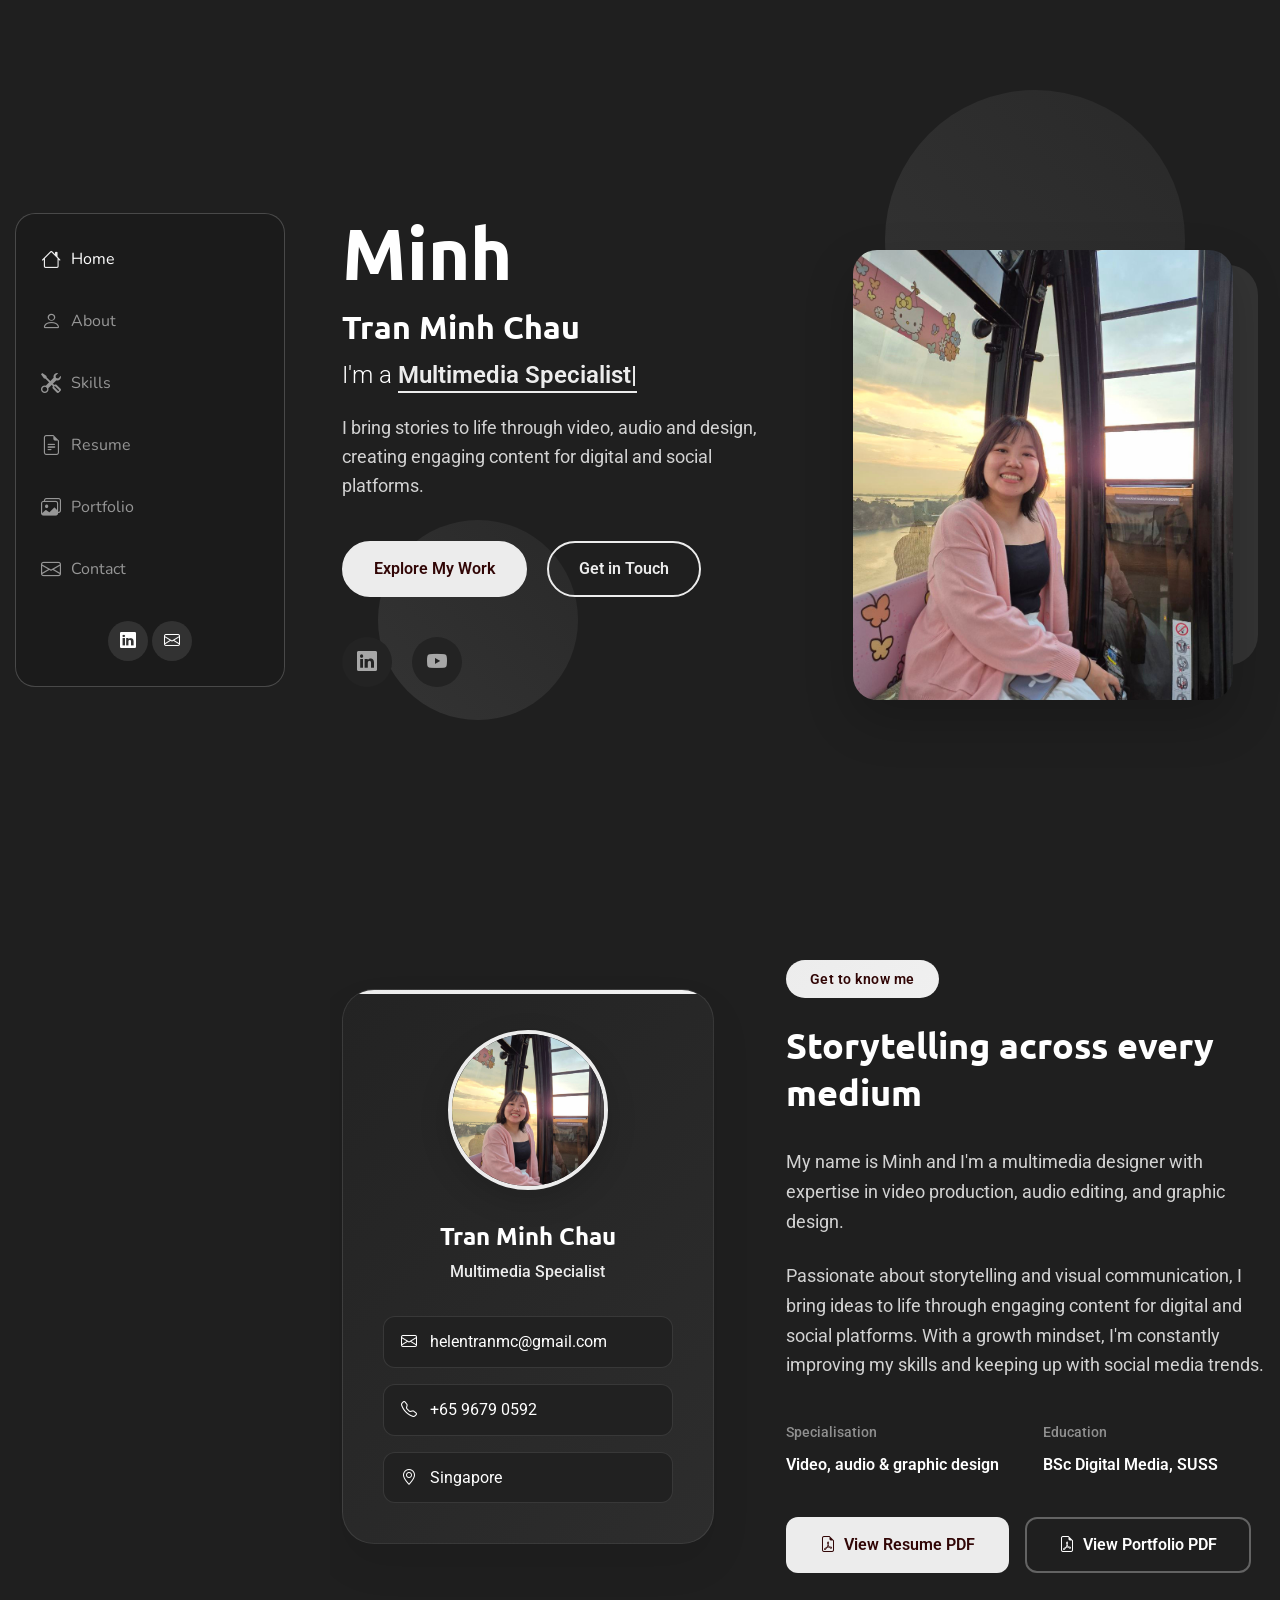
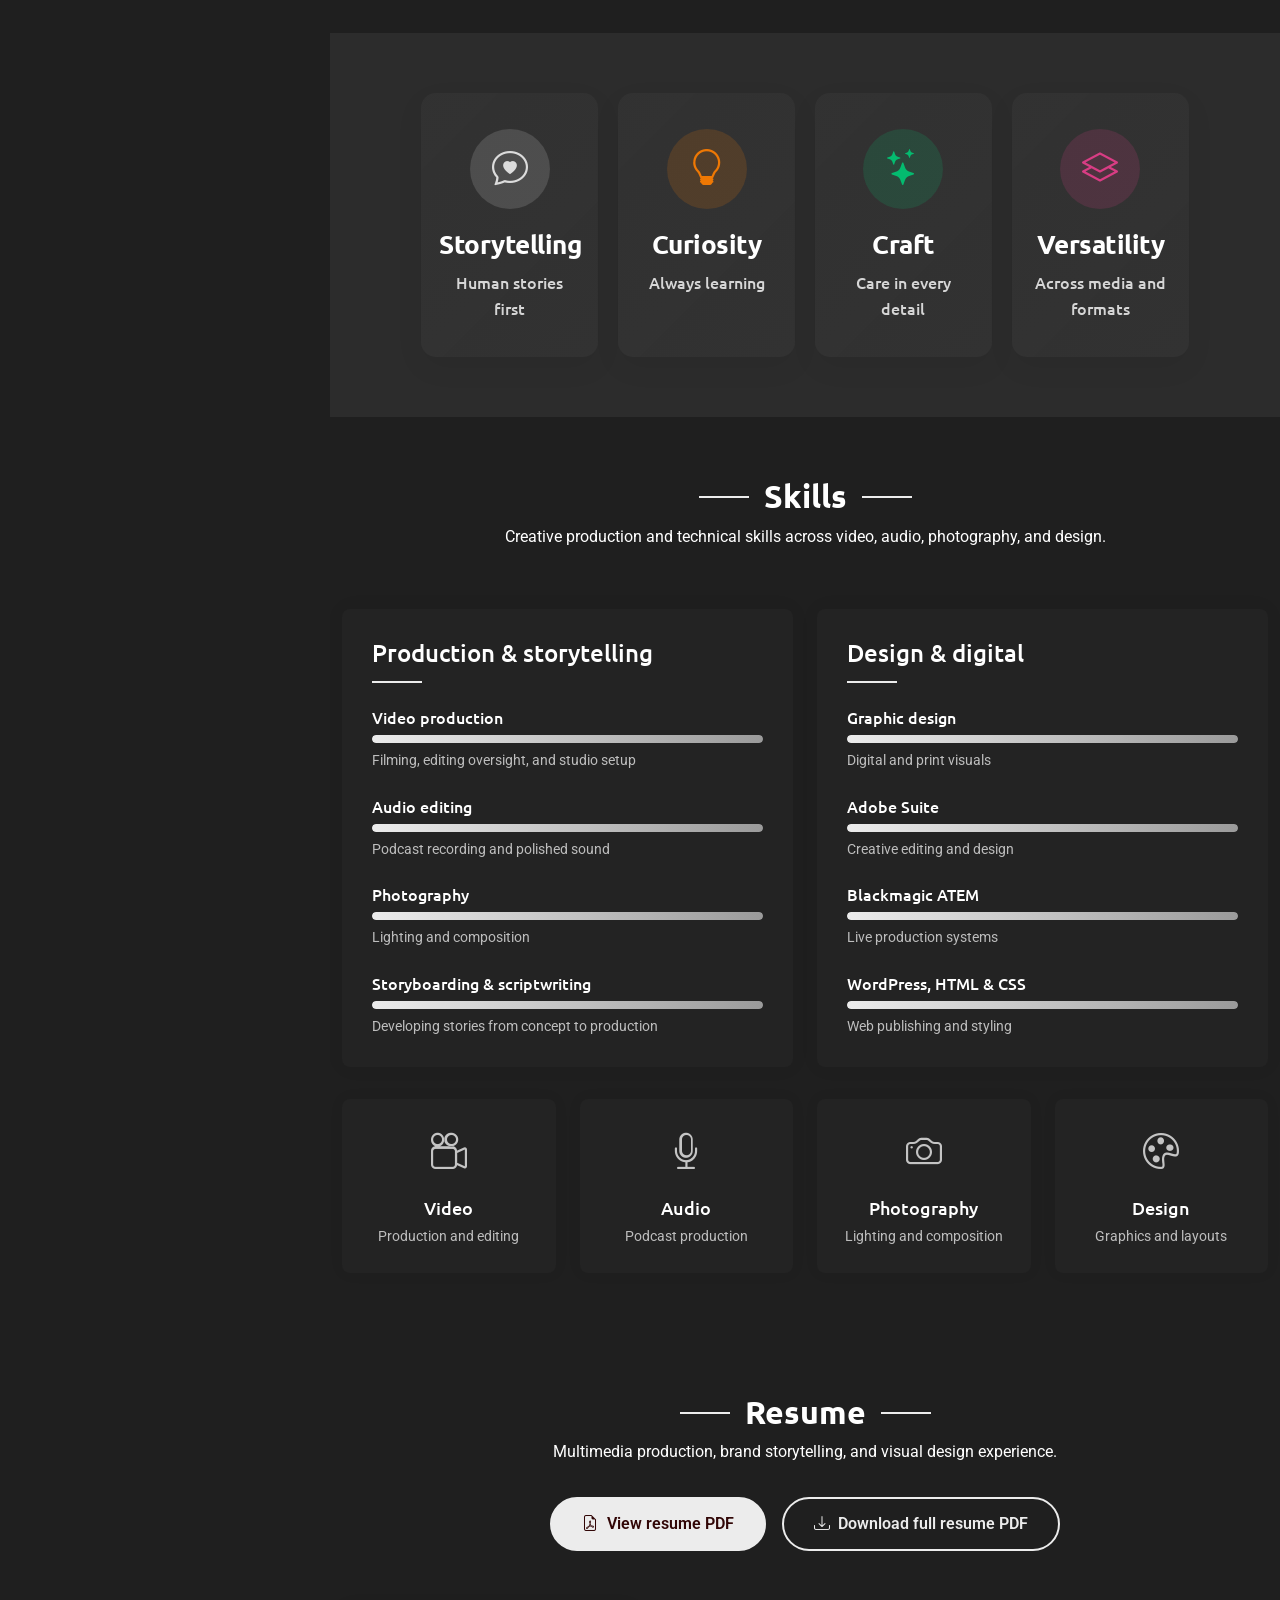
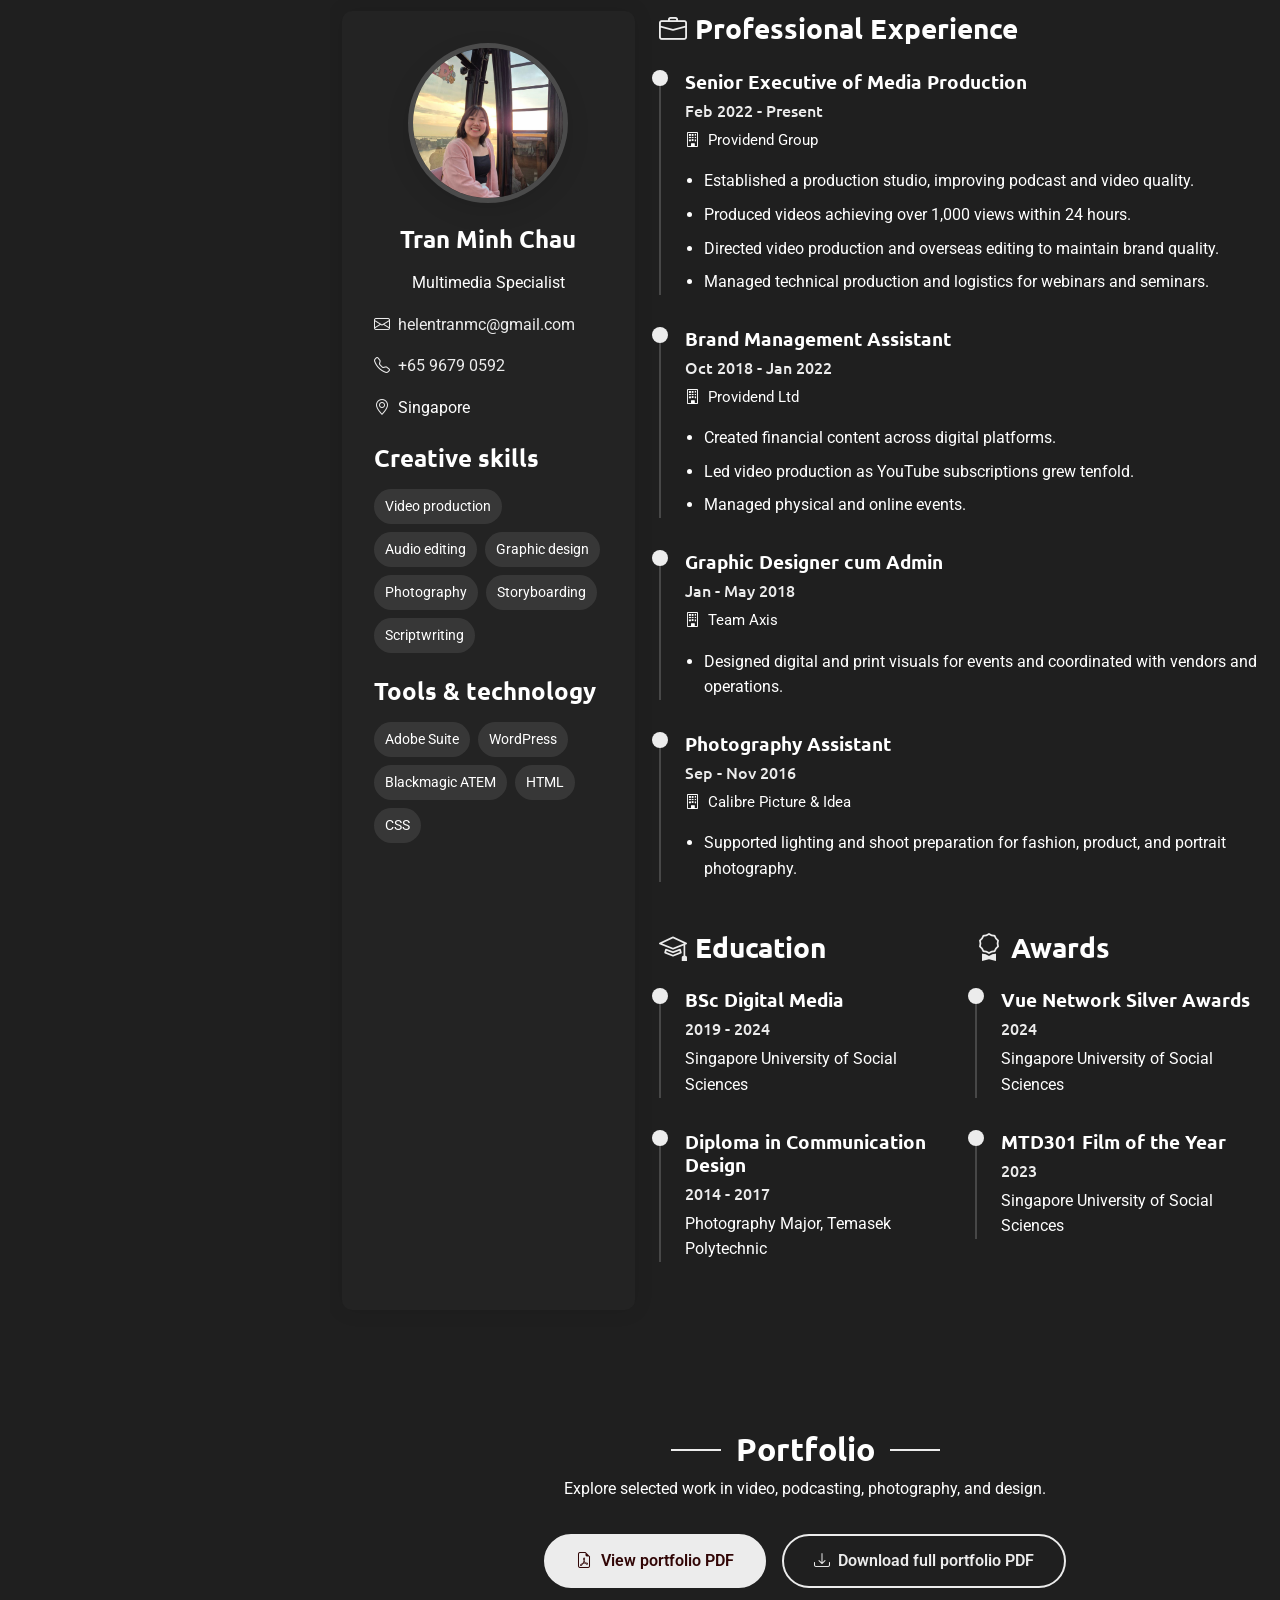
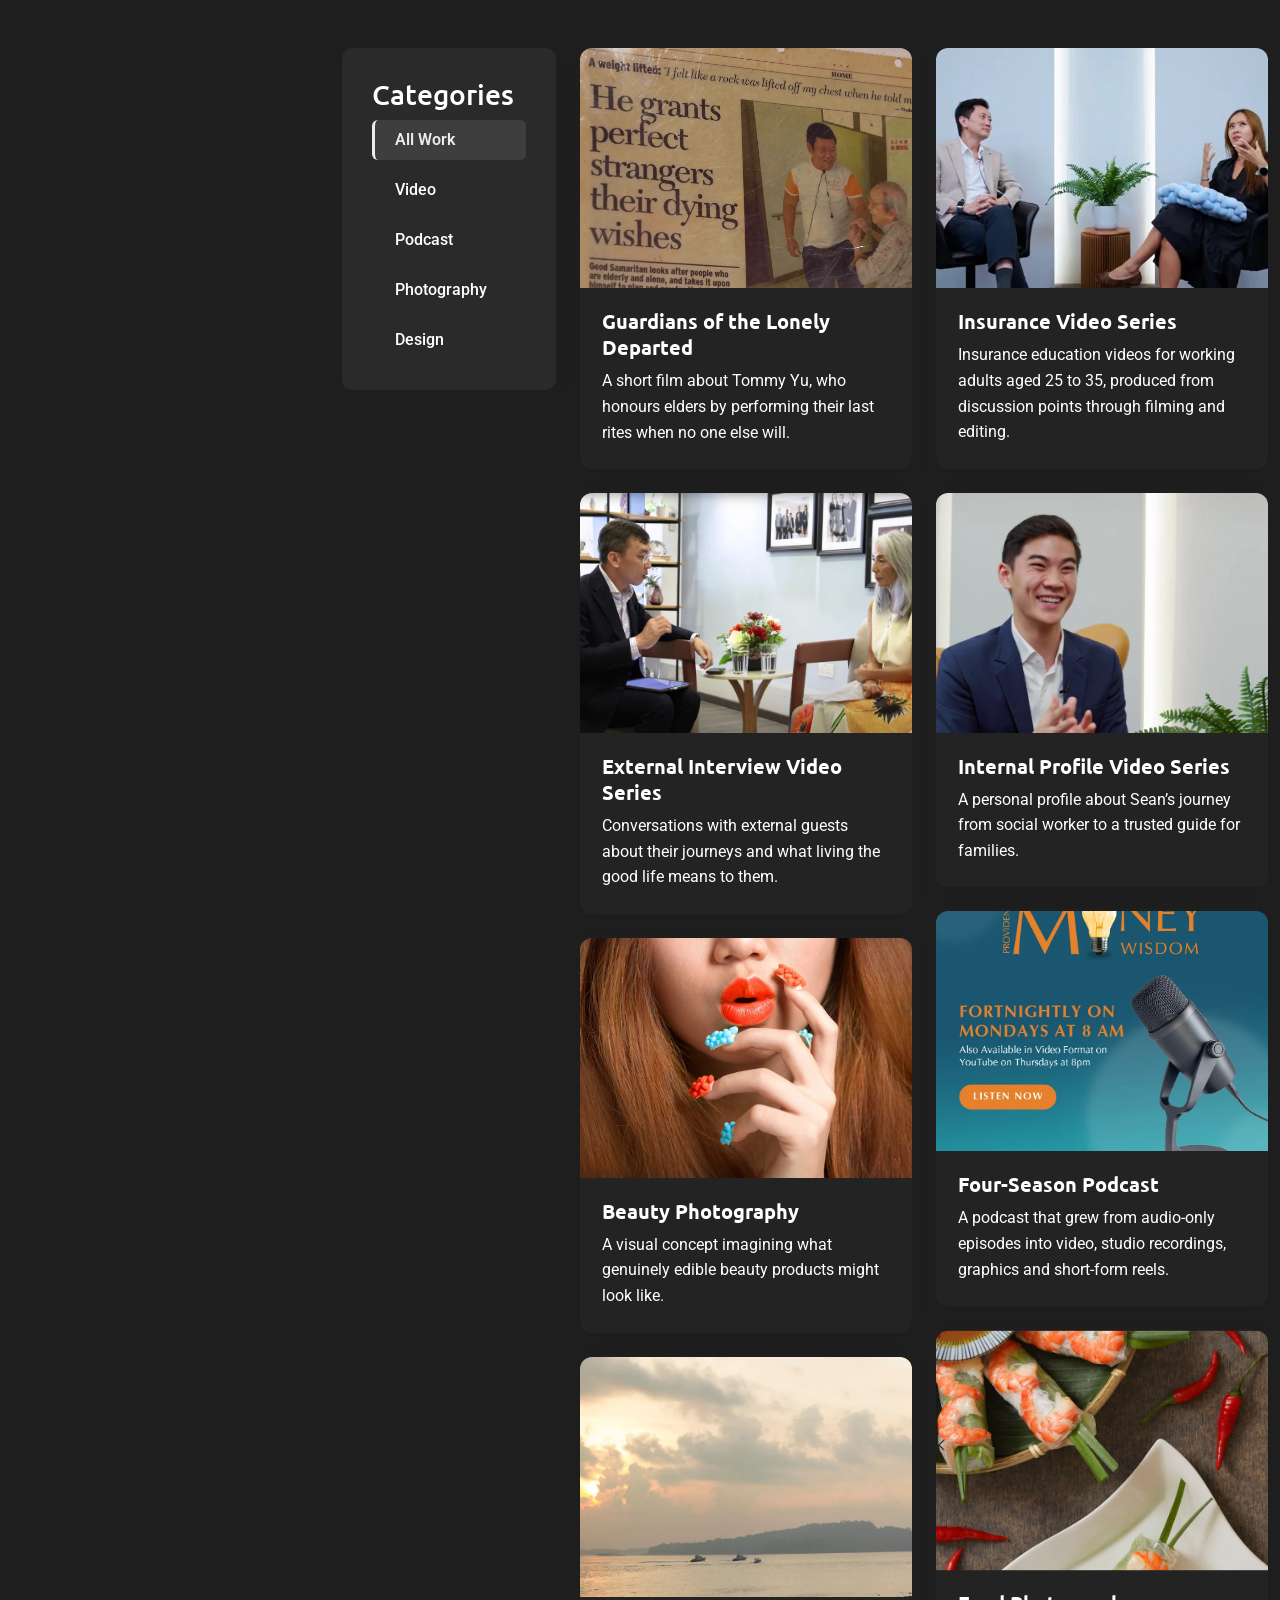
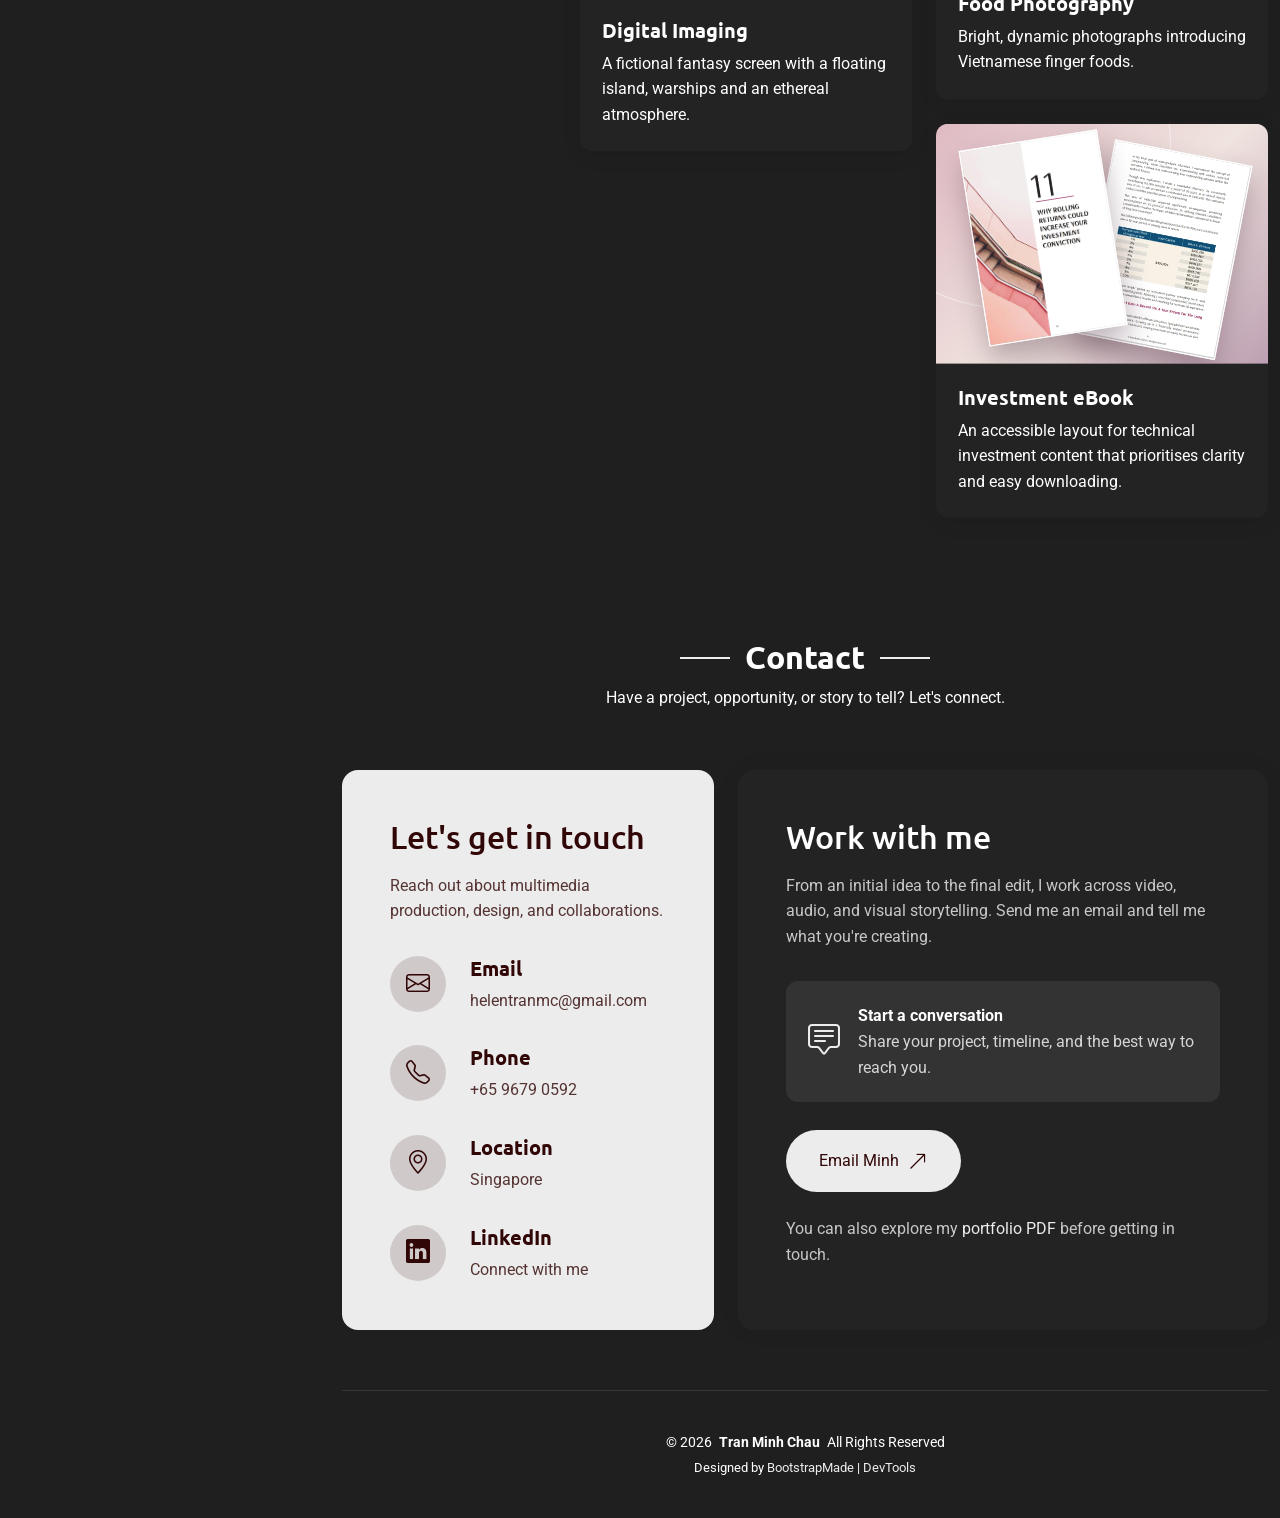
==== commit e1aeaf3e: "z" ====
--- a/index.html
+++ b/index.html
@@ -1,3 +1,3 @@
 <!DOCTYPE html>
 
-<html lang="en"><head><meta charset="utf-8"/><meta content="width=device-width, initial-scale=1" name="viewport"/><meta content="Tran Minh Chau — multimedia specialist in video, audio, graphic design and photography." name="description"/><title>Tran Minh Chau | Multimedia Specialist</title><link href="assets/img/favicon-mc.svg" rel="icon" type="image/svg+xml"/><link href="https://fonts.googleapis.com" rel="preconnect"/><link crossorigin="" href="https://fonts.gstatic.com" rel="preconnect"/><link href="https://fonts.googleapis.com/css2?family=Roboto:wght@300;400;500;700&amp;family=Ubuntu:wght@400;500;700&amp;family=Nunito:wght@400;600;700;800&amp;display=swap" rel="stylesheet"/><link href="assets/vendor/bootstrap/css/bootstrap.min.css" rel="stylesheet"/><link href="assets/vendor/bootstrap-icons/bootstrap-icons.css" rel="stylesheet"/><link href="assets/vendor/aos/aos.css" rel="stylesheet"/><link href="assets/vendor/glightbox/css/glightbox.min.css" rel="stylesheet"/><link href="assets/vendor/swiper/swiper-bundle.min.css" rel="stylesheet"/><link href="assets/css/main.css" rel="stylesheet"/><style>.hero-visual .profile-container{display:grid;place-items:center}.hero-monogram{position:relative;z-index:2;width:65%;aspect-ratio:1;border-radius:50%;display:grid;place-items:center;font:800 clamp(3rem,7vw,6rem)/1 Nunito,sans-serif;color:#fff;background:linear-gradient(140deg,#db6744,#142d45);box-shadow:0 25px 80px #0003}.portfolio .portfolio-content{height:100%}.portfolio .portfolio-info{padding:18px}.portfolio .portfolio-info p{margin-bottom:0}.portfolio-card{height:100%;background:var(--surface-color);border-radius:12px;overflow:hidden;box-shadow:0 8px 30px #0001}.portfolio-card img{width:100%;height:230px;object-fit:cover}.portfolio-card .portfolio-copy{padding:22px}.portfolio-card .portfolio-copy h3{font-size:1.3rem}.portfolio-card .portfolio-copy p{margin:0}.resume .resume-item ul{padding-left:20px}.contact .contact-card{padding:28px;border-radius:14px;background:var(--surface-color);height:100%;box-shadow:0 8px 30px #0001}.contact .contact-card i{font-size:2rem;color:var(--accent-color)}.contact .contact-card a{overflow-wrap:anywhere}.section .section-title p{max-width:760px;margin:auto}.hero .description{max-width:620px}</style><style>.resume .resume-side{position:sticky;top:28px}.resume .resume-initials{width:96px;height:96px;display:grid;place-items:center;border-radius:50%;margin-bottom:22px;background:color-mix(in srgb,var(--accent-color),transparent 84%);border:3px solid color-mix(in srgb,var(--accent-color),transparent 45%);font:800 2rem Nunito,sans-serif;color:var(--accent-color)}.resume .resume-side a{overflow-wrap:anywhere}.resume .resume-tags{display:flex;flex-wrap:wrap;gap:8px}.resume .resume-tags span{padding:7px 11px;border-radius:20px;background:color-mix(in srgb,var(--accent-color),transparent 90%);color:var(--heading-color);font-size:.85rem}.resume .resume-link{display:inline-flex;gap:8px;align-items:center;margin-top:28px;font-weight:700}.resume .resume-section .resume-item:last-child{margin-bottom:0}.resume .resume-section .resume-item ul{margin-bottom:0}@media(max-width:991px){.resume .resume-side{position:static}}</style><style>.contact .info-box .content a{overflow-wrap:anywhere}.contact .contact-form .contact-invite{display:flex;gap:18px;align-items:center;padding:22px;margin:28px 0;background:color-mix(in srgb,var(--accent-color),transparent 92%);border-radius:12px}.contact .contact-invite>i{font-size:2rem;color:var(--accent-color)}.contact .contact-invite strong,.contact .contact-invite span{display:block}.contact .contact-invite span{font-size:.9rem;opacity:.8}.contact .contact-form .btn{display:inline-flex;align-items:center;gap:9px}.contact .contact-form a:not(.btn){color:var(--accent-color)}</style><style>.portfolio .portfolio-project{height:100%;background:var(--surface-color);border-radius:12px;overflow:hidden;box-shadow:0 5px 20px rgba(0,0,0,.08)}.portfolio .portfolio-project .portfolio-wrap{height:240px;border-radius:0;box-shadow:none}.portfolio .portfolio-project .portfolio-wrap img{height:240px}.portfolio .portfolio-project-copy{padding:20px 22px 24px}.portfolio .portfolio-project-copy h3{font-size:1.18rem;font-weight:700;margin:0 0 8px}.portfolio .portfolio-project-copy p{margin:0;font-size:.94rem}.portfolio .portfolio-filters li:focus-visible{outline:2px solid var(--accent-color);outline-offset:2px}.portfolio .portfolio-wrap:focus-within .portfolio-info{opacity:1;transform:translateY(0)}</style><style>.hero .hero-visual .profile-container .profile-image{position:relative;z-index:2;width:min(100%,380px);height:450px;object-fit:cover;object-position:center 35%;border-radius:24px;box-shadow:0 20px 50px rgba(0,0,0,.2)}.about .profile-card .profile-header .profile-image img{object-fit:cover;object-position:center 35%}</style><style>.resume .resume-side .resume-portrait{display:block;width:160px;height:160px;object-fit:cover;object-position:center 32%;border-radius:50%;border:5px solid color-mix(in srgb,var(--accent-color),transparent 80%);margin:0 auto 22px;box-shadow:0 8px 24px rgba(0,0,0,.1)}.resume .resume-side>h3:first-of-type,.resume .resume-side>p:first-of-type{text-align:center}</style><style>.skills .skill-box p{font-size:.9rem;margin:0}.skills .skill-box h4{margin-bottom:7px}.skills .skills-category .row{align-items:stretch}.skills .skills-category .col-sm-6{display:flex}.skills .skills-category .skill-box{width:100%}</style><style>.skills .skill-box p{font-size:.9rem;margin:0}.skills .skill-box h4{margin-bottom:7px}.skills .skills-category .col-sm-6{display:flex}.skills .skills-category .skill-box{width:100%}</style><style>.skills .skill-item .progress{height:8px}.skills .skill-item .progress .progress-bar{width:100%;background:linear-gradient(90deg,var(--accent-color),color-mix(in srgb,var(--accent-color),transparent 45%));transform:scaleX(0);transform-origin:left;transition:transform 1s ease}.skills .skills-category.aos-animate .skill-item .progress-bar,.skills [data-aos].aos-animate .skill-item .progress-bar{transform:scaleX(1)}.skills .skill-item .skill-tooltip{opacity:1;transform:none;margin-top:6px}.skills .skill-box{min-height:165px}.skills .skill-box .skill-tooltip{opacity:1;transform:none}</style><style>.header .header-toggle{border:0}.navmenu a:focus-visible,.header .header-toggle:focus-visible{outline:2px solid var(--accent-color);outline-offset:2px}.header .header-container{width:100%}.header .social-links{align-self:center}</style><style>.stats .stats-item span{font-size:clamp(1.25rem,2vw,1.6rem);line-height:1.2;letter-spacing:-.02em}.stats .stats-item p{font-size:.95rem}.stats .stats-item{padding:36px 18px}</style><style>.section-title .document-actions{display:flex;justify-content:center;flex-wrap:wrap;gap:1rem;margin-top:2rem}.section-title .document-actions .btn{display:inline-flex;align-items:center;justify-content:center;gap:.55rem;padding:14px 30px;font-size:16px;font-weight:600;line-height:1.4;border-radius:50px;text-decoration:none;transition:all .3s ease;border:2px solid var(--accent-color)}.section-title .document-actions .btn.btn-primary{background-color:var(--accent-color);color:var(--contrast-color)}.section-title .document-actions .btn.btn-primary:hover{background-color:color-mix(in srgb,var(--accent-color),black 10%);transform:translateY(-2px);box-shadow:0 8px 25px color-mix(in srgb,var(--accent-color),transparent 70%)}.section-title .document-actions .btn.btn-outline{background-color:transparent;color:var(--accent-color)}.section-title .document-actions .btn.btn-outline:hover{background-color:var(--accent-color);color:var(--contrast-color);transform:translateY(-2px)}@media(max-width:575px){.section-title .document-actions .btn{width:100%;padding:12px 18px}}</style><style>.portfolio .portfolio-wrap .project-cover-link{position:absolute;inset:0;z-index:2}.portfolio .portfolio-wrap .portfolio-info{pointer-events:none}.portfolio .portfolio-wrap .portfolio-info a{pointer-events:auto}.portfolio .portfolio-project-copy h3 a{color:inherit}.portfolio .portfolio-project-copy h3 a:hover{color:var(--accent-color)}</style><style>.portfolio .portfolio-wrap .portfolio-info{background:linear-gradient(to top,rgba(0,0,0,.72) 0%,rgba(0,0,0,.45) 52%,rgba(0,0,0,.18) 100%);color:#fff}.portfolio .portfolio-wrap .portfolio-info h4,.portfolio .portfolio-wrap .portfolio-info .category{color:#fff}.portfolio .portfolio-wrap .portfolio-info .portfolio-links a{background:rgba(255,255,255,.92);color:#171717}.portfolio .portfolio-wrap .portfolio-info .portfolio-links a:hover{background:#fff;color:#171717}</style><style>.portfolio .portfolio-wrap .ebook-cover{position:absolute;inset:0;overflow:hidden;background:linear-gradient(135deg,#dfbac3,#f0e4df 54%,#bda0b2)}.portfolio .portfolio-wrap .ebook-cover:before{content:"";position:absolute;width:330px;height:330px;border:1px solid #fff8;border-radius:50%;left:-95px;top:-145px}.portfolio .portfolio-wrap .ebook-sheet{position:absolute;top:50%;left:50%;width:140px;height:198px;overflow:hidden;background:#fff;box-shadow:0 15px 28px #41253655;border:1px solid #ffffffa6;transition:transform .35s ease}.portfolio .portfolio-wrap .ebook-sheet-back{transform:translate(-5%,-47%) rotate(11deg)}.portfolio .portfolio-wrap .ebook-sheet-front{transform:translate(-92%,-53%) rotate(-9deg)}.portfolio .portfolio-project .portfolio-wrap .ebook-sheet img{display:block;width:100%;height:100%;object-fit:cover;object-position:top;transform:none}.portfolio .portfolio-wrap:hover .ebook-sheet-front{transform:translate(-98%,-56%) rotate(-10deg)}.portfolio .portfolio-wrap:hover .ebook-sheet-back{transform:translate(1%,-49%) rotate(12deg)}</style><link href="assets/css/typography.css" rel="stylesheet"/></head><body class="index-page"><header class="header dark-background d-flex flex-column justify-content-center" id="header"><button aria-controls="navmenu" aria-expanded="false" aria-label="Open navigation menu" class="header-toggle d-xl-none bi bi-list" type="button"></button><div class="header-container d-flex flex-column align-items-start"><nav class="navmenu" id="navmenu"><ul><li><a class="active" href="#hero"><i class="bi bi-house navicon"></i>Home</a></li><li><a href="#about"><i class="bi bi-person navicon"></i>About</a></li><li><a href="#skills"><i class="bi bi-tools navicon"></i>Skills</a></li><li><a href="#resume"><i class="bi bi-file-earmark-text navicon"></i>Resume</a></li><li><a href="#portfolio"><i class="bi bi-images navicon"></i>Portfolio</a></li><li><a href="#contact"><i class="bi bi-envelope navicon"></i>Contact</a></li></ul></nav><div class="social-links text-center"><a aria-label="LinkedIn" href="https://www.linkedin.com/in/minh-chau-tran-593051b8" rel="noopener noreferrer" target="_blank"><i class="bi bi-linkedin"></i></a><a aria-label="Email" href="mailto:helentranmc@gmail.com"><i class="bi bi-envelope"></i></a></div></div></header><main class="main"><section class="hero section" id="hero"><div class="background-elements"><div class="bg-circle circle-1"></div><div class="bg-circle circle-2"></div></div><div class="hero-content"><div class="container"><div class="row align-items-center"><div class="col-lg-6" data-aos="fade-right"><div class="hero-text"><h1>Minh</h1><h2>Tran Minh Chau</h2><p class="lead">I'm a <span class="typed" data-typed-items="Multimedia Specialist,Video Producer,Audio Editor,Graphic Designer,Photographer"></span></p><p class="description">I bring stories to life through video, audio and design, creating engaging content for digital and social platforms.</p><div class="hero-actions"><a class="btn btn-primary" href="#portfolio">Explore My Work</a><a class="btn btn-outline" href="#contact">Get in Touch</a></div><div class="social-links"><a aria-label="LinkedIn" href="https://www.linkedin.com/in/minh-chau-tran-593051b8" rel="noopener noreferrer" target="_blank"><i class="bi bi-linkedin"></i></a><a aria-label="YouTube short film" href="https://youtu.be/9HKj52ng6Co" rel="noopener noreferrer" target="_blank"><i class="bi bi-youtube"></i></a></div></div></div><div class="col-lg-6" data-aos="fade-left" data-aos-delay="200"><div class="hero-visual"><div class="profile-container"><div class="profile-background"></div><img alt="Tran Minh Chau smiling at sunset" class="profile-image" src="assets/img/profile/minh-portrait.png"/></div></div></div></div></div></div></section><section class="about section" id="about"><div class="container" data-aos="fade-up"><div class="row align-items-center gy-5"><div class="col-lg-5"><div class="profile-card"><div class="profile-header"><div class="profile-image"><img alt="Portrait of Tran Minh Chau" class="img-fluid" src="assets/img/profile/minh-portrait.png"/></div></div><div class="profile-content"><h3>Tran Minh Chau</h3><p class="profession">Multimedia Specialist</p><div class="contact-links"><a class="contact-item" href="mailto:helentranmc@gmail.com"><i class="bi bi-envelope"></i>helentranmc@gmail.com</a><a class="contact-item" href="tel:+6596790592"><i class="bi bi-telephone"></i>+65 9679 0592</a><span class="contact-item"><i class="bi bi-geo-alt"></i>Singapore</span></div></div></div></div><div class="col-lg-7"><div class="about-content"><div class="section-header"><span class="badge-text">Get to know me</span><h2>Storytelling across every medium</h2></div><div class="description"><p>My name is Minh and I'm a multimedia designer with expertise in video production, audio editing, and graphic design.</p><p>Passionate about storytelling and visual communication, I bring ideas to life through engaging content for digital and social platforms. With a growth mindset, I'm constantly improving my skills and keeping up with social media trends.</p></div><div class="details-grid"><div class="detail-row"><div class="detail-item"><span class="detail-label">Specialisation</span><span class="detail-value">Video, audio &amp; graphic design</span></div><div class="detail-item"><span class="detail-label">Education</span><span class="detail-value">BSc Digital Media, SUSS</span></div></div></div><div class="cta-section"><a class="btn btn-primary" href="assets/docs/Tran-Minh-Chau-Resume.pdf" rel="noopener noreferrer" target="_blank"><i class="bi bi-file-earmark-pdf"></i> View Resume PDF</a><a class="btn btn-outline" href="assets/docs/Tran-Minh-Chau-Portfolio.pdf" rel="noopener noreferrer" target="_blank"><i class="bi bi-file-earmark-pdf"></i> View Portfolio PDF</a></div></div></div></div></div></section><section class="stats section light-background" id="values"><div class="container" data-aos="fade-up"><div class="row justify-content-center"><div class="col-lg-10"><div class="stats-wrapper"><div class="stats-item" data-aos="zoom-in" data-aos-delay="100"><div class="icon-wrapper"><i class="bi bi-chat-heart"></i></div><span>Storytelling</span><p>Human stories first</p></div><div class="stats-item" data-aos="zoom-in" data-aos-delay="200"><div class="icon-wrapper"><i class="bi bi-lightbulb"></i></div><span>Curiosity</span><p>Always learning</p></div><div class="stats-item" data-aos="zoom-in" data-aos-delay="300"><div class="icon-wrapper"><i class="bi bi-stars"></i></div><span>Craft</span><p>Care in every detail</p></div><div class="stats-item" data-aos="zoom-in" data-aos-delay="400"><div class="icon-wrapper"><i class="bi bi-layers"></i></div><span>Versatility</span><p>Across media and formats</p></div></div></div></div></div></section><section class="skills section" id="skills"><div class="container section-title" data-aos="fade-up"><h2>Skills</h2><p>Creative production and technical skills across video, audio, photography, and design.</p></div><div class="container"><div class="row gy-4"><div class="col-lg-6" data-aos="fade-up" data-aos-delay="100"><div class="skills-category"><h3>Production &amp; storytelling</h3><div class="skill-item"><h4>Video production</h4><div aria-hidden="true" class="progress"><div class="progress-bar"></div></div><div class="skill-tooltip">Filming, editing oversight, and studio setup</div></div><div class="skill-item"><h4>Audio editing</h4><div aria-hidden="true" class="progress"><div class="progress-bar"></div></div><div class="skill-tooltip">Podcast recording and polished sound</div></div><div class="skill-item"><h4>Photography</h4><div aria-hidden="true" class="progress"><div class="progress-bar"></div></div><div class="skill-tooltip">Lighting and composition</div></div><div class="skill-item"><h4>Storyboarding &amp; scriptwriting</h4><div aria-hidden="true" class="progress"><div class="progress-bar"></div></div><div class="skill-tooltip">Developing stories from concept to production</div></div></div></div><div class="col-lg-6" data-aos="fade-up" data-aos-delay="200"><div class="skills-category"><h3>Design &amp; digital</h3><div class="skill-item"><h4>Graphic design</h4><div aria-hidden="true" class="progress"><div class="progress-bar"></div></div><div class="skill-tooltip">Digital and print visuals</div></div><div class="skill-item"><h4>Adobe Suite</h4><div aria-hidden="true" class="progress"><div class="progress-bar"></div></div><div class="skill-tooltip">Creative editing and design</div></div><div class="skill-item"><h4>Blackmagic ATEM</h4><div aria-hidden="true" class="progress"><div class="progress-bar"></div></div><div class="skill-tooltip">Live production systems</div></div><div class="skill-item"><h4>WordPress, HTML &amp; CSS</h4><div aria-hidden="true" class="progress"><div class="progress-bar"></div></div><div class="skill-tooltip">Web publishing and styling</div></div></div></div></div><div class="row gy-4 mt-2"><div class="col-md-3 col-sm-6" data-aos="zoom-in"><div class="skill-box"><i class="bi bi-camera-reels"></i><h4>Video</h4><div class="skill-tooltip">Production and editing</div></div></div><div class="col-md-3 col-sm-6" data-aos="zoom-in" data-aos-delay="100"><div class="skill-box"><i class="bi bi-mic"></i><h4>Audio</h4><div class="skill-tooltip">Podcast production</div></div></div><div class="col-md-3 col-sm-6" data-aos="zoom-in" data-aos-delay="200"><div class="skill-box"><i class="bi bi-camera"></i><h4>Photography</h4><div class="skill-tooltip">Lighting and composition</div></div></div><div class="col-md-3 col-sm-6" data-aos="zoom-in" data-aos-delay="300"><div class="skill-box"><i class="bi bi-palette"></i><h4>Design</h4><div class="skill-tooltip">Graphics and layouts</div></div></div></div></div></section><section class="resume section" id="resume"><div class="container section-title" data-aos="fade-up"><h2>Resume</h2><p>Multimedia production, brand storytelling, and visual design experience.</p><div class="document-actions"><a class="btn btn-primary" href="assets/docs/Tran-Minh-Chau-Resume.pdf" rel="noopener noreferrer" target="_blank"><i class="bi bi-file-earmark-pdf"></i> View resume PDF</a><a class="btn btn-outline" download="Tran-Minh-Chau-Resume.pdf" href="assets/docs/Tran-Minh-Chau-Resume.pdf" type="application/pdf"><i class="bi bi-download"></i> Download full resume PDF</a></div></div><div class="container"><div class="row gy-4"><div class="col-lg-4" data-aos="fade-up" data-aos-delay="100"><aside class="resume-side"><img alt="Portrait of Tran Minh Chau" class="resume-portrait" src="assets/img/profile/minh-portrait.png"/><h3>Tran Minh Chau</h3><p>Multimedia Specialist</p><ul class="contact-info list-unstyled"><li><i class="bi bi-envelope"></i><a href="mailto:helentranmc@gmail.com">helentranmc@gmail.com</a></li><li><i class="bi bi-telephone"></i><a href="tel:+6596790592">+65 9679 0592</a></li><li><i class="bi bi-geo-alt"></i>Singapore</li></ul><h3 class="mt-4">Creative skills</h3><div class="resume-tags"><span>Video production</span><span>Audio editing</span><span>Graphic design</span><span>Photography</span><span>Storyboarding</span><span>Scriptwriting</span></div><h3 class="mt-4">Tools &amp; technology</h3><div class="resume-tags"><span>Adobe Suite</span><span>WordPress</span><span>Blackmagic ATEM</span><span>HTML</span><span>CSS</span></div></aside></div><div class="col-lg-8" data-aos="fade-up" data-aos-delay="200"><div class="resume-section"><h3><i class="bi bi-briefcase me-2"></i>Professional Experience</h3><div class="resume-item"><h4>Senior Executive of Media Production</h4><h5>Feb 2022 - Present</h5><div class="company"><i class="bi bi-building"></i>Providend Group</div><ul><li>Established a production studio, improving podcast and video quality.</li><li>Produced videos achieving over 1,000 views within 24 hours.</li><li>Directed video production and overseas editing to maintain brand quality.</li><li>Managed technical production and logistics for webinars and seminars.</li></ul></div><div class="resume-item"><h4>Brand Management Assistant</h4><h5>Oct 2018 - Jan 2022</h5><div class="company"><i class="bi bi-building"></i>Providend Ltd</div><ul><li>Created financial content across digital platforms.</li><li>Led video production as YouTube subscriptions grew tenfold.</li><li>Managed physical and online events.</li></ul></div><div class="resume-item"><h4>Graphic Designer cum Admin</h4><h5>Jan - May 2018</h5><div class="company"><i class="bi bi-building"></i>Team Axis</div><ul><li>Designed digital and print visuals for events and coordinated with vendors and operations.</li></ul></div><div class="resume-item"><h4>Photography Assistant</h4><h5>Sep - Nov 2016</h5><div class="company"><i class="bi bi-building"></i>Calibre Picture &amp; Idea</div><ul><li>Supported lighting and shoot preparation for fashion, product, and portrait photography.</li></ul></div></div><div class="row gy-3"><div class="col-md-6"><div class="resume-section"><h3><i class="bi bi-mortarboard me-2"></i>Education</h3><div class="resume-item"><h4>BSc Digital Media</h4><h5>2019 - 2024</h5><p>Singapore University of Social Sciences</p></div><div class="resume-item"><h4>Diploma in Communication Design</h4><h5>2014 - 2017</h5><p>Photography Major, Temasek Polytechnic</p></div></div></div><div class="col-md-6"><div class="resume-section"><h3><i class="bi bi-award me-2"></i>Awards</h3><div class="resume-item"><h4>Vue Network Silver Awards</h4><h5>2024</h5><p>Singapore University of Social Sciences</p></div><div class="resume-item"><h4>MTD301 Film of the Year</h4><h5>2023</h5><p>Singapore University of Social Sciences</p></div></div></div></div></div></div></div></section><section class="portfolio section" id="portfolio"><div class="container section-title" data-aos="fade-up"><h2>Portfolio</h2><p>Explore selected work in video, podcasting, photography, and design.</p><div class="document-actions"><a class="btn btn-primary" href="assets/docs/Tran-Minh-Chau-Portfolio.pdf" rel="noopener noreferrer" target="_blank"><i class="bi bi-file-earmark-pdf"></i> View portfolio PDF</a><a class="btn btn-outline" download="Tran-Minh-Chau-Portfolio.pdf" href="assets/docs/Tran-Minh-Chau-Portfolio.pdf" type="application/pdf"><i class="bi bi-download"></i> Download full portfolio PDF</a></div></div><div class="container isotope-layout" data-default-filter="*" data-layout="masonry"><div class="row gy-4"><div class="col-lg-3 filter-sidebar" data-aos="fade-right"><div class="filters-wrapper"><h3>Categories</h3><ul class="portfolio-filters isotope-filters"><li class="filter-active" data-filter="*" role="button" tabindex="0">All Work</li><li data-filter=".filter-video" role="button" tabindex="0">Video</li><li data-filter=".filter-podcast" role="button" tabindex="0">Podcast</li><li data-filter=".filter-photography" role="button" tabindex="0">Photography</li><li data-filter=".filter-design" role="button" tabindex="0">Design</li></ul></div></div><div class="col-lg-9"><div class="row gy-4 isotope-container"><div class="col-md-6 isotope-item filter-video"><article class="portfolio-project"><div class="portfolio-wrap"><img alt="YouTube thumbnail for Guardians of the Lonely Departed" loading="eager" src="assets/img/projects/guardians-thumbnail-clean.webp"/><a aria-label="Read about Guardians of the Lonely Departed" class="project-cover-link" href="project-guardians-of-the-lonely-departed.html"></a><div class="portfolio-info"><div class="content"><span class="category">Short film</span><h4>Guardians of the Lonely Departed</h4><div class="portfolio-links"><a aria-label="Read about Guardians of the Lonely Departed" href="project-guardians-of-the-lonely-departed.html"><i class="bi bi-arrow-up-right"></i></a></div></div></div></div><div class="portfolio-project-copy"><h3><a href="project-guardians-of-the-lonely-departed.html">Guardians of the Lonely Departed</a></h3><p>A short film about Tommy Yu, who honours elders by performing their last rites when no one else will.</p></div></article></div><div class="col-md-6 isotope-item filter-video"><article class="portfolio-project"><div class="portfolio-wrap"><img alt="The interviewer and guest in the insurance video" loading="eager" src="assets/img/projects/details/insurance-new-1.webp"/><a aria-label="Read about Insurance Video Series" class="project-cover-link" href="project-insurance-video-series.html"></a><div class="portfolio-info"><div class="content"><span class="category">Video production</span><h4>Insurance Video Series</h4><div class="portfolio-links"><a aria-label="Read about Insurance Video Series" href="project-insurance-video-series.html"><i class="bi bi-arrow-up-right"></i></a></div></div></div></div><div class="portfolio-project-copy"><h3><a href="project-insurance-video-series.html">Insurance Video Series</a></h3><p>Insurance education videos for working adults aged 25 to 35, produced from discussion points through filming and editing.</p></div></article></div><div class="col-md-6 isotope-item filter-video"><article class="portfolio-project"><div class="portfolio-wrap"><img alt="Sean speaking in the interview video" loading="eager" src="assets/img/projects/details/sean-1.webp"/><a aria-label="Read about Internal Profile Video Series" class="project-cover-link" href="project-story-of-sean.html"></a><div class="portfolio-info"><div class="content"><span class="category">Video Production</span><h4>Internal Profile Video Series</h4><div class="portfolio-links"><a aria-label="Read about Internal Profile Video Series" href="project-story-of-sean.html"><i class="bi bi-arrow-up-right"></i></a></div></div></div></div><div class="portfolio-project-copy"><h3><a href="project-story-of-sean.html">Internal Profile Video Series</a></h3><p>A personal profile about Sean’s journey from social worker to a trusted guide for families.</p></div></article></div><div class="col-md-6 isotope-item filter-video"><article class="portfolio-project"><div class="portfolio-wrap"><img alt="External Interview Video Series project image" loading="eager" src="assets/img/projects/details/interview-1.webp"/><a aria-label="Read about External Interview Video Series" class="project-cover-link" href="project-external-interview-video-series.html"></a><div class="portfolio-info"><div class="content"><span class="category">Video production</span><h4>External Interview Video Series</h4><div class="portfolio-links"><a aria-label="Read about External Interview Video Series" href="project-external-interview-video-series.html"><i class="bi bi-arrow-up-right"></i></a></div></div></div></div><div class="portfolio-project-copy"><h3><a href="project-external-interview-video-series.html">External Interview Video Series</a></h3><p>Conversations with external guests about their journeys and what living the good life means to them.</p></div></article></div><div class="col-md-6 isotope-item filter-podcast"><article class="portfolio-project"><div class="portfolio-wrap"><img alt="Four-Season Podcast project image" loading="eager" src="assets/img/projects/details/podcast-art.webp"/><a aria-label="Read about Four-Season Podcast" class="project-cover-link" href="project-four-season-podcast.html"></a><div class="portfolio-info"><div class="content"><span class="category">Podcast / audio and video</span><h4>Four-Season Podcast</h4><div class="portfolio-links"><a aria-label="Read about Four-Season Podcast" href="project-four-season-podcast.html"><i class="bi bi-arrow-up-right"></i></a></div></div></div></div><div class="portfolio-project-copy"><h3><a href="project-four-season-podcast.html">Four-Season Podcast</a></h3><p>A podcast that grew from audio-only episodes into video, studio recordings, graphics and short-form reels.</p></div></article></div><div class="col-md-6 isotope-item filter-photography"><article class="portfolio-project"><div class="portfolio-wrap"><img alt="Beauty Photography project image" loading="eager" src="assets/img/projects/details/beauty-1.webp"/><a aria-label="Read about Beauty Photography" class="project-cover-link" href="project-beauty-photography.html"></a><div class="portfolio-info"><div class="content"><span class="category">Photography</span><h4>Beauty Photography</h4><div class="portfolio-links"><a aria-label="Read about Beauty Photography" href="project-beauty-photography.html"><i class="bi bi-arrow-up-right"></i></a></div></div></div></div><div class="portfolio-project-copy"><h3><a href="project-beauty-photography.html">Beauty Photography</a></h3><p>A visual concept imagining what genuinely edible beauty products might look like.</p></div></article></div><div class="col-md-6 isotope-item filter-photography"><article class="portfolio-project"><div class="portfolio-wrap"><img alt="Food Photography project image" loading="eager" src="assets/img/projects/details/food-1.webp"/><a aria-label="Read about Food Photography" class="project-cover-link" href="project-food-photography.html"></a><div class="portfolio-info"><div class="content"><span class="category">Photography</span><h4>Food Photography</h4><div class="portfolio-links"><a aria-label="Read about Food Photography" href="project-food-photography.html"><i class="bi bi-arrow-up-right"></i></a></div></div></div></div><div class="portfolio-project-copy"><h3><a href="project-food-photography.html">Food Photography</a></h3><p>Bright, dynamic photographs introducing Vietnamese finger foods.</p></div></article></div><div class="col-md-6 isotope-item filter-design filter-photography"><article class="portfolio-project"><div class="portfolio-wrap"><img alt="Digital Imaging project image" loading="eager" src="assets/img/projects/details/digital-before.webp"/><a aria-label="Read about Digital Imaging" class="project-cover-link" href="project-digital-imaging.html"></a><div class="portfolio-info"><div class="content"><span class="category">Digital imaging</span><h4>Digital Imaging</h4><div class="portfolio-links"><a aria-label="Read about Digital Imaging" href="project-digital-imaging.html"><i class="bi bi-arrow-up-right"></i></a></div></div></div></div><div class="portfolio-project-copy"><h3><a href="project-digital-imaging.html">Digital Imaging</a></h3><p>A fictional fantasy screen with a floating island, warships and an ethereal atmosphere.</p></div></article></div><div class="col-md-6 isotope-item filter-design"><article class="portfolio-project"><div class="portfolio-wrap"><div aria-hidden="true" class="ebook-cover"><div class="ebook-sheet ebook-sheet-back"><img alt="" loading="lazy" src="assets/img/projects/details/ebook-page-3.webp"/></div><div class="ebook-sheet ebook-sheet-front"><img alt="" loading="lazy" src="assets/img/projects/details/ebook-page-2.webp"/></div></div><a aria-label="Read about Investment eBook" class="project-cover-link" href="project-investment-ebook.html"></a><div class="portfolio-info"><div class="content"><span class="category">Book layout and design</span><h4>Investment eBook</h4><div class="portfolio-links"><a aria-label="Read about Investment eBook" href="project-investment-ebook.html"><i class="bi bi-arrow-up-right"></i></a></div></div></div></div><div class="portfolio-project-copy"><h3><a href="project-investment-ebook.html">Investment eBook</a></h3><p>An accessible layout for technical investment content that prioritises clarity and easy downloading.</p></div></article></div></div></div></div></div></section><section class="contact section" id="contact"><div class="container section-title" data-aos="fade-up"><h2>Contact</h2><p>Have a project, opportunity, or story to tell? Let's connect.</p></div><div class="container"><div class="row gy-4"><div class="col-lg-5" data-aos="fade-right"><div class="info-box"><h3>Let's get in touch</h3><p>Reach out about multimedia production, design, and collaborations.</p><div class="info-item"><div class="icon-box"><i class="bi bi-envelope"></i></div><div class="content"><h4>Email</h4><p><a href="mailto:helentranmc@gmail.com">helentranmc@gmail.com</a></p></div></div><div class="info-item"><div class="icon-box"><i class="bi bi-telephone"></i></div><div class="content"><h4>Phone</h4><p><a href="tel:+6596790592">+65 9679 0592</a></p></div></div><div class="info-item"><div class="icon-box"><i class="bi bi-geo-alt"></i></div><div class="content"><h4>Location</h4><p>Singapore</p></div></div><div class="info-item"><div class="icon-box"><i class="bi bi-linkedin"></i></div><div class="content"><h4>LinkedIn</h4><p><a href="https://www.linkedin.com/in/minh-chau-tran-593051b8" rel="noopener noreferrer" target="_blank">Connect with me</a></p></div></div></div></div><div class="col-lg-7" data-aos="fade-left" data-aos-delay="100"><div class="contact-form"><h3>Work with me</h3><p>From an initial idea to the final edit, I work across video, audio, and visual storytelling. Send me an email and tell me what you're creating.</p><div class="contact-invite"><i class="bi bi-chat-square-text"></i><div><strong>Start a conversation</strong><span>Share your project, timeline, and the best way to reach you.</span></div></div><a class="btn" href="mailto:helentranmc@gmail.com?subject=Project%20enquiry">Email Minh <i class="bi bi-arrow-up-right"></i></a><p class="mt-4 mb-0">You can also explore my <a href="assets/docs/Tran-Minh-Chau-Portfolio.pdf" rel="noopener noreferrer" target="_blank">portfolio PDF</a> before getting in touch.</p></div></div></div></div></section></main><footer class="footer position-relative" id="footer"><div class="container"><div class="copyright text-center"><p>© <span id="year"></span> <strong class="px-1 sitename">Tran Minh Chau</strong> <span>All Rights Reserved</span></p></div><div class="credits">Designed by <a href="https://bootstrapmade.com/" rel="noopener noreferrer" target="_blank">BootstrapMade</a> | <a href="https://bootstrapmade.com/tools/" rel="noopener noreferrer" target="_blank">DevTools</a></div></div></footer><a class="scroll-top d-flex align-items-center justify-content-center" href="#" id="scroll-top"><i class="bi bi-arrow-up-short"></i></a><div id="preloader"></div><script src="assets/vendor/bootstrap/js/bootstrap.bundle.min.js"></script><script src="assets/vendor/aos/aos.js"></script><script src="assets/vendor/typed.js/typed.umd.js"></script><script src="assets/vendor/purecounter/purecounter_vanilla.js"></script><script src="assets/vendor/waypoints/noframework.waypoints.js"></script><script src="assets/vendor/glightbox/js/glightbox.min.js"></script><script src="assets/vendor/imagesloaded/imagesloaded.pkgd.min.js"></script><script src="assets/vendor/isotope-layout/isotope.pkgd.min.js"></script><script src="assets/vendor/swiper/swiper-bundle.min.js"></script><script src="assets/js/main.js"></script><script>document.getElementById('year').textContent=new Date().getFullYear()</script><script>document.querySelectorAll('.portfolio-filters li').forEach(function(tab){tab.addEventListener('keydown',function(event){if(event.key==='Enter'||event.key===' '){event.preventDefault();tab.click()}})})</script></body></html>
+<html lang="en"><head><meta charset="utf-8"/><meta content="width=device-width, initial-scale=1" name="viewport"/><meta content="Tran Minh Chau — multimedia specialist in video, audio, graphic design and photography." name="description"/><title>Tran Minh Chau | Multimedia Specialist</title><link href="assets/img/favicon-mc.svg" rel="icon" type="image/svg+xml"/><link href="https://fonts.googleapis.com" rel="preconnect"/><link crossorigin="" href="https://fonts.gstatic.com" rel="preconnect"/><link href="https://fonts.googleapis.com/css2?family=Roboto:wght@300;400;500;700&amp;family=Ubuntu:wght@400;500;700&amp;family=Nunito:wght@400;600;700;800&amp;display=swap" rel="stylesheet"/><link href="assets/vendor/bootstrap/css/bootstrap.min.css" rel="stylesheet"/><link href="assets/vendor/bootstrap-icons/bootstrap-icons.css" rel="stylesheet"/><link href="assets/vendor/aos/aos.css" rel="stylesheet"/><link href="assets/vendor/glightbox/css/glightbox.min.css" rel="stylesheet"/><link href="assets/vendor/swiper/swiper-bundle.min.css" rel="stylesheet"/><link href="assets/css/main.css" rel="stylesheet"/><style>.hero-visual .profile-container{display:grid;place-items:center}.hero-monogram{position:relative;z-index:2;width:65%;aspect-ratio:1;border-radius:50%;display:grid;place-items:center;font:800 clamp(3rem,7vw,6rem)/1 Nunito,sans-serif;color:#fff;background:linear-gradient(140deg,#db6744,#142d45);box-shadow:0 25px 80px #0003}.portfolio .portfolio-content{height:100%}.portfolio .portfolio-info{padding:18px}.portfolio .portfolio-info p{margin-bottom:0}.portfolio-card{height:100%;background:var(--surface-color);border-radius:12px;overflow:hidden;box-shadow:0 8px 30px #0001}.portfolio-card img{width:100%;height:230px;object-fit:cover}.portfolio-card .portfolio-copy{padding:22px}.portfolio-card .portfolio-copy h3{font-size:1.3rem}.portfolio-card .portfolio-copy p{margin:0}.resume .resume-item ul{padding-left:20px}.contact .contact-card{padding:28px;border-radius:14px;background:var(--surface-color);height:100%;box-shadow:0 8px 30px #0001}.contact .contact-card i{font-size:2rem;color:var(--accent-color)}.contact .contact-card a{overflow-wrap:anywhere}.section .section-title p{max-width:760px;margin:auto}.hero .description{max-width:620px}</style><style>.resume .resume-side{position:sticky;top:28px}.resume .resume-initials{width:96px;height:96px;display:grid;place-items:center;border-radius:50%;margin-bottom:22px;background:color-mix(in srgb,var(--accent-color),transparent 84%);border:3px solid color-mix(in srgb,var(--accent-color),transparent 45%);font:800 2rem Nunito,sans-serif;color:var(--accent-color)}.resume .resume-side a{overflow-wrap:anywhere}.resume .resume-tags{display:flex;flex-wrap:wrap;gap:8px}.resume .resume-tags span{padding:7px 11px;border-radius:20px;background:color-mix(in srgb,var(--accent-color),transparent 90%);color:var(--heading-color);font-size:.85rem}.resume .resume-link{display:inline-flex;gap:8px;align-items:center;margin-top:28px;font-weight:700}.resume .resume-section .resume-item:last-child{margin-bottom:0}.resume .resume-section .resume-item ul{margin-bottom:0}@media(max-width:991px){.resume .resume-side{position:static}}</style><style>.contact .info-box .content a{overflow-wrap:anywhere}.contact .contact-form .contact-invite{display:flex;gap:18px;align-items:center;padding:22px;margin:28px 0;background:color-mix(in srgb,var(--accent-color),transparent 92%);border-radius:12px}.contact .contact-invite>i{font-size:2rem;color:var(--accent-color)}.contact .contact-invite strong,.contact .contact-invite span{display:block}.contact .contact-invite span{font-size:.9rem;opacity:.8}.contact .contact-form .btn{display:inline-flex;align-items:center;gap:9px}.contact .contact-form a:not(.btn){color:var(--accent-color)}</style><style>.portfolio .portfolio-project{height:100%;background:var(--surface-color);border-radius:12px;overflow:hidden;box-shadow:0 5px 20px rgba(0,0,0,.08)}.portfolio .portfolio-project .portfolio-wrap{height:240px;border-radius:0;box-shadow:none}.portfolio .portfolio-project .portfolio-wrap img{height:240px}.portfolio .portfolio-project-copy{padding:20px 22px 24px}.portfolio .portfolio-project-copy h3{font-size:1.18rem;font-weight:700;margin:0 0 8px}.portfolio .portfolio-project-copy p{margin:0;font-size:.94rem}.portfolio .portfolio-filters li:focus-visible{outline:2px solid var(--accent-color);outline-offset:2px}.portfolio .portfolio-wrap:focus-within .portfolio-info{opacity:1;transform:translateY(0)}</style><style>.hero .hero-visual .profile-container .profile-image{position:relative;z-index:2;width:min(100%,380px);height:450px;object-fit:cover;object-position:center 35%;border-radius:24px;box-shadow:0 20px 50px rgba(0,0,0,.2)}.about .profile-card .profile-header .profile-image img{object-fit:cover;object-position:center 35%}</style><style>.resume .resume-side .resume-portrait{display:block;width:160px;height:160px;object-fit:cover;object-position:center 32%;border-radius:50%;border:5px solid color-mix(in srgb,var(--accent-color),transparent 80%);margin:0 auto 22px;box-shadow:0 8px 24px rgba(0,0,0,.1)}.resume .resume-side>h3:first-of-type,.resume .resume-side>p:first-of-type{text-align:center}</style><style>.skills .skill-box p{font-size:.9rem;margin:0}.skills .skill-box h4{margin-bottom:7px}.skills .skills-category .row{align-items:stretch}.skills .skills-category .col-sm-6{display:flex}.skills .skills-category .skill-box{width:100%}</style><style>.skills .skill-box p{font-size:.9rem;margin:0}.skills .skill-box h4{margin-bottom:7px}.skills .skills-category .col-sm-6{display:flex}.skills .skills-category .skill-box{width:100%}</style><style>.skills .skill-item .progress{height:8px}.skills .skill-item .progress .progress-bar{width:100%;background:linear-gradient(90deg,var(--accent-color),color-mix(in srgb,var(--accent-color),transparent 45%));transform:scaleX(0);transform-origin:left;transition:transform 1s ease}.skills .skills-category.aos-animate .skill-item .progress-bar,.skills [data-aos].aos-animate .skill-item .progress-bar{transform:scaleX(1)}.skills .skill-item .skill-tooltip{opacity:1;transform:none;margin-top:6px}.skills .skill-box{min-height:165px}.skills .skill-box .skill-tooltip{opacity:1;transform:none}</style><style>.header .header-toggle{border:0}.navmenu a:focus-visible,.header .header-toggle:focus-visible{outline:2px solid var(--accent-color);outline-offset:2px}.header .header-container{width:100%}.header .social-links{align-self:center}</style><style>.stats .stats-item span{font-size:clamp(1.25rem,2vw,1.6rem);line-height:1.2;letter-spacing:-.02em}.stats .stats-item p{font-size:.95rem}.stats .stats-item{padding:36px 18px}</style><style>.section-title .document-actions{display:flex;justify-content:center;flex-wrap:wrap;gap:1rem;margin-top:2rem}.section-title .document-actions .btn{display:inline-flex;align-items:center;justify-content:center;gap:.55rem;padding:14px 30px;font-size:16px;font-weight:600;line-height:1.4;border-radius:50px;text-decoration:none;transition:all .3s ease;border:2px solid var(--accent-color)}.section-title .document-actions .btn.btn-primary{background-color:var(--accent-color);color:var(--contrast-color)}.section-title .document-actions .btn.btn-primary:hover{background-color:color-mix(in srgb,var(--accent-color),black 10%);transform:translateY(-2px);box-shadow:0 8px 25px color-mix(in srgb,var(--accent-color),transparent 70%)}.section-title .document-actions .btn.btn-outline{background-color:transparent;color:var(--accent-color)}.section-title .document-actions .btn.btn-outline:hover{background-color:var(--accent-color);color:var(--contrast-color);transform:translateY(-2px)}@media(max-width:575px){.section-title .document-actions .btn{width:100%;padding:12px 18px}}</style><style>.portfolio .portfolio-wrap .project-cover-link{position:absolute;inset:0;z-index:2}.portfolio .portfolio-wrap .portfolio-info{pointer-events:none}.portfolio .portfolio-wrap .portfolio-info a{pointer-events:auto}.portfolio .portfolio-project-copy h3 a{color:inherit}.portfolio .portfolio-project-copy h3 a:hover{color:var(--accent-color)}</style><style>.portfolio .portfolio-wrap .portfolio-info{background:linear-gradient(to top,rgba(0,0,0,.72) 0%,rgba(0,0,0,.45) 52%,rgba(0,0,0,.18) 100%);color:#fff}.portfolio .portfolio-wrap .portfolio-info h4,.portfolio .portfolio-wrap .portfolio-info .category{color:#fff}.portfolio .portfolio-wrap .portfolio-info .portfolio-links a{background:rgba(255,255,255,.92);color:#171717}.portfolio .portfolio-wrap .portfolio-info .portfolio-links a:hover{background:#fff;color:#171717}</style><style>.portfolio .portfolio-wrap .ebook-cover{position:absolute;inset:0;overflow:hidden;background:linear-gradient(135deg,#dfbac3,#f0e4df 54%,#bda0b2)}.portfolio .portfolio-wrap .ebook-cover:before{content:"";position:absolute;width:330px;height:330px;border:1px solid #fff8;border-radius:50%;left:-95px;top:-145px}.portfolio .portfolio-wrap .ebook-sheet{position:absolute;top:50%;left:50%;width:140px;height:198px;overflow:hidden;background:#fff;box-shadow:0 15px 28px #41253655;border:1px solid #ffffffa6;transition:transform .35s ease}.portfolio .portfolio-wrap .ebook-sheet-back{transform:translate(-5%,-47%) rotate(11deg)}.portfolio .portfolio-wrap .ebook-sheet-front{transform:translate(-92%,-53%) rotate(-9deg)}.portfolio .portfolio-project .portfolio-wrap .ebook-sheet img{display:block;width:100%;height:100%;object-fit:cover;object-position:top;transform:none}.portfolio .portfolio-wrap:hover .ebook-sheet-front{transform:translate(-98%,-56%) rotate(-10deg)}.portfolio .portfolio-wrap:hover .ebook-sheet-back{transform:translate(1%,-49%) rotate(12deg)}</style><link href="assets/css/typography.css" rel="stylesheet"/></head><body class="index-page"><header class="header dark-background d-flex flex-column justify-content-center" id="header"><button aria-controls="navmenu" aria-expanded="false" aria-label="Open navigation menu" class="header-toggle d-xl-none bi bi-list" type="button"></button><div class="header-container d-flex flex-column align-items-start"><nav class="navmenu" id="navmenu"><ul><li><a class="active" href="#hero"><i class="bi bi-house navicon"></i>Home</a></li><li><a href="#about"><i class="bi bi-person navicon"></i>About</a></li><li><a href="#skills"><i class="bi bi-tools navicon"></i>Skills</a></li><li><a href="#resume"><i class="bi bi-file-earmark-text navicon"></i>Resume</a></li><li><a href="#portfolio"><i class="bi bi-images navicon"></i>Portfolio</a></li><li><a href="#contact"><i class="bi bi-envelope navicon"></i>Contact</a></li></ul></nav><div class="social-links text-center"><a aria-label="LinkedIn" href="https://www.linkedin.com/in/minh-chau-tran-593051b8" rel="noopener noreferrer" target="_blank"><i class="bi bi-linkedin"></i></a><a aria-label="Email" href="mailto:helentranmc@gmail.com"><i class="bi bi-envelope"></i></a></div></div></header><main class="main"><section class="hero section" id="hero"><div class="background-elements"><div class="bg-circle circle-1"></div><div class="bg-circle circle-2"></div></div><div class="hero-content"><div class="container"><div class="row align-items-center"><div class="col-lg-6" data-aos="fade-right"><div class="hero-text"><h1>Minh</h1><h2>Tran Minh Chau</h2><p class="lead">I'm a <span class="typed" data-typed-items="Multimedia Specialist,Video Producer,Audio Editor,Graphic Designer,Photographer"></span></p><p class="description">I bring stories to life through video, audio and design, creating engaging content for digital and social platforms.</p><div class="hero-actions"><a class="btn btn-primary" href="#portfolio">Explore My Work</a><a class="btn btn-outline" href="#contact">Get in Touch</a></div><div class="social-links"><a aria-label="LinkedIn" href="https://www.linkedin.com/in/minh-chau-tran-593051b8" rel="noopener noreferrer" target="_blank"><i class="bi bi-linkedin"></i></a><a aria-label="YouTube short film" href="https://youtu.be/9HKj52ng6Co" rel="noopener noreferrer" target="_blank"><i class="bi bi-youtube"></i></a></div></div></div><div class="col-lg-6" data-aos="fade-left" data-aos-delay="200"><div class="hero-visual"><div class="profile-container"><div class="profile-background"></div><img alt="Tran Minh Chau smiling at sunset" class="profile-image" src="assets/img/profile/minh-portrait.png"/></div></div></div></div></div></div></section><section class="about section" id="about"><div class="container" data-aos="fade-up"><div class="row align-items-center gy-5"><div class="col-lg-5"><div class="profile-card"><div class="profile-header"><div class="profile-image"><img alt="Portrait of Tran Minh Chau" class="img-fluid" src="assets/img/profile/minh-portrait.png"/></div></div><div class="profile-content"><h3>Tran Minh Chau</h3><p class="profession">Multimedia Specialist</p><div class="contact-links"><a class="contact-item" href="mailto:helentranmc@gmail.com"><i class="bi bi-envelope"></i>helentranmc@gmail.com</a><a class="contact-item" href="tel:+6596790592"><i class="bi bi-telephone"></i>+65 9679 0592</a><span class="contact-item"><i class="bi bi-geo-alt"></i>Singapore</span></div></div></div></div><div class="col-lg-7"><div class="about-content"><div class="section-header"><span class="badge-text">Get to know me</span><h2>Storytelling across every medium</h2></div><div class="description"><p>My name is Minh and I'm a multimedia designer with expertise in video production, audio editing, and graphic design.</p><p>Passionate about storytelling and visual communication, I bring ideas to life through engaging content for digital and social platforms. With a growth mindset, I'm constantly improving my skills and keeping up with social media trends.</p></div><div class="details-grid"><div class="detail-row"><div class="detail-item"><span class="detail-label">Specialisation</span><span class="detail-value">Video, audio &amp; graphic design</span></div><div class="detail-item"><span class="detail-label">Education</span><span class="detail-value">BSc Digital Media, SUSS</span></div></div></div><div class="cta-section"><a class="btn btn-primary" href="assets/docs/Tran-Minh-Chau-Resume.pdf" rel="noopener noreferrer" target="_blank"><i class="bi bi-file-earmark-pdf"></i> View Resume PDF</a><a class="btn btn-outline" href="assets/docs/Tran-Minh-Chau-Portfolio.pdf" rel="noopener noreferrer" target="_blank"><i class="bi bi-file-earmark-pdf"></i> View Portfolio PDF</a></div></div></div></div></div></section><section class="stats section light-background" id="values"><div class="container" data-aos="fade-up"><div class="row justify-content-center"><div class="col-lg-10"><div class="stats-wrapper"><div class="stats-item" data-aos="zoom-in" data-aos-delay="100"><div class="icon-wrapper"><i class="bi bi-chat-heart"></i></div><span>Storytelling</span><p>Human stories first</p></div><div class="stats-item" data-aos="zoom-in" data-aos-delay="200"><div class="icon-wrapper"><i class="bi bi-lightbulb"></i></div><span>Curiosity</span><p>Always learning</p></div><div class="stats-item" data-aos="zoom-in" data-aos-delay="300"><div class="icon-wrapper"><i class="bi bi-stars"></i></div><span>Craft</span><p>Care in every detail</p></div><div class="stats-item" data-aos="zoom-in" data-aos-delay="400"><div class="icon-wrapper"><i class="bi bi-layers"></i></div><span>Versatility</span><p>Across media and formats</p></div></div></div></div></div></section><section class="skills section" id="skills"><div class="container section-title" data-aos="fade-up"><h2>Skills</h2><p>Creative production and technical skills across video, audio, photography, and design.</p></div><div class="container"><div class="row gy-4"><div class="col-lg-6" data-aos="fade-up" data-aos-delay="100"><div class="skills-category"><h3>Production &amp; storytelling</h3><div class="skill-item"><h4>Video production</h4><div aria-hidden="true" class="progress"><div class="progress-bar"></div></div><div class="skill-tooltip">Filming, editing oversight, and studio setup</div></div><div class="skill-item"><h4>Audio editing</h4><div aria-hidden="true" class="progress"><div class="progress-bar"></div></div><div class="skill-tooltip">Podcast recording and polished sound</div></div><div class="skill-item"><h4>Photography</h4><div aria-hidden="true" class="progress"><div class="progress-bar"></div></div><div class="skill-tooltip">Lighting and composition</div></div><div class="skill-item"><h4>Storyboarding &amp; scriptwriting</h4><div aria-hidden="true" class="progress"><div class="progress-bar"></div></div><div class="skill-tooltip">Developing stories from concept to production</div></div></div></div><div class="col-lg-6" data-aos="fade-up" data-aos-delay="200"><div class="skills-category"><h3>Design &amp; digital</h3><div class="skill-item"><h4>Graphic design</h4><div aria-hidden="true" class="progress"><div class="progress-bar"></div></div><div class="skill-tooltip">Digital and print visuals</div></div><div class="skill-item"><h4>Adobe Suite</h4><div aria-hidden="true" class="progress"><div class="progress-bar"></div></div><div class="skill-tooltip">Creative editing and design</div></div><div class="skill-item"><h4>Blackmagic ATEM</h4><div aria-hidden="true" class="progress"><div class="progress-bar"></div></div><div class="skill-tooltip">Live production systems</div></div><div class="skill-item"><h4>WordPress, HTML &amp; CSS</h4><div aria-hidden="true" class="progress"><div class="progress-bar"></div></div><div class="skill-tooltip">Web publishing and styling</div></div></div></div></div><div class="row gy-4 mt-2"><div class="col-md-3 col-sm-6" data-aos="zoom-in"><div class="skill-box"><i class="bi bi-camera-reels"></i><h4>Video</h4><div class="skill-tooltip">Production and editing</div></div></div><div class="col-md-3 col-sm-6" data-aos="zoom-in" data-aos-delay="100"><div class="skill-box"><i class="bi bi-mic"></i><h4>Audio</h4><div class="skill-tooltip">Podcast production</div></div></div><div class="col-md-3 col-sm-6" data-aos="zoom-in" data-aos-delay="200"><div class="skill-box"><i class="bi bi-camera"></i><h4>Photography</h4><div class="skill-tooltip">Lighting and composition</div></div></div><div class="col-md-3 col-sm-6" data-aos="zoom-in" data-aos-delay="300"><div class="skill-box"><i class="bi bi-palette"></i><h4>Design</h4><div class="skill-tooltip">Graphics and layouts</div></div></div></div></div></section><section class="resume section" id="resume"><div class="container section-title" data-aos="fade-up"><h2>Resume</h2><p>Multimedia production, brand storytelling, and visual design experience.</p><div class="document-actions"><a class="btn btn-primary" href="assets/docs/Tran-Minh-Chau-Resume.pdf" rel="noopener noreferrer" target="_blank"><i class="bi bi-file-earmark-pdf"></i> View resume PDF</a><a class="btn btn-outline" download="Tran-Minh-Chau-Resume.pdf" href="assets/docs/Tran-Minh-Chau-Resume.pdf" type="application/pdf"><i class="bi bi-download"></i> Download full resume PDF</a></div></div><div class="container"><div class="row gy-4"><div class="col-lg-4" data-aos="fade-up" data-aos-delay="100"><aside class="resume-side"><img alt="Portrait of Tran Minh Chau" class="resume-portrait" src="assets/img/profile/minh-portrait.png"/><h3>Tran Minh Chau</h3><p>Multimedia Specialist</p><ul class="contact-info list-unstyled"><li><i class="bi bi-envelope"></i><a href="mailto:helentranmc@gmail.com">helentranmc@gmail.com</a></li><li><i class="bi bi-telephone"></i><a href="tel:+6596790592">+65 9679 0592</a></li><li><i class="bi bi-geo-alt"></i>Singapore</li></ul><h3 class="mt-4">Creative skills</h3><div class="resume-tags"><span>Video production</span><span>Audio editing</span><span>Graphic design</span><span>Photography</span><span>Storyboarding</span><span>Scriptwriting</span></div><h3 class="mt-4">Tools &amp; technology</h3><div class="resume-tags"><span>Adobe Suite</span><span>WordPress</span><span>Blackmagic ATEM</span><span>HTML</span><span>CSS</span></div></aside></div><div class="col-lg-8" data-aos="fade-up" data-aos-delay="200"><div class="resume-section"><h3><i class="bi bi-briefcase me-2"></i>Professional Experience</h3><div class="resume-item"><h4>Senior Executive of Media Production</h4><h5>Feb 2022 - Present</h5><div class="company"><i class="bi bi-building"></i>Providend Group</div><ul><li>Established a production studio, improving podcast and video quality.</li><li>Produced videos achieving over 1,000 views within 24 hours.</li><li>Directed video production and overseas editing to maintain brand quality.</li><li>Managed technical production and logistics for webinars and seminars.</li></ul></div><div class="resume-item"><h4>Brand Management Assistant</h4><h5>Oct 2018 - Jan 2022</h5><div class="company"><i class="bi bi-building"></i>Providend Ltd</div><ul><li>Created financial content across digital platforms.</li><li>Led video production as YouTube subscriptions grew tenfold.</li><li>Managed physical and online events.</li></ul></div><div class="resume-item"><h4>Graphic Designer cum Admin</h4><h5>Jan - May 2018</h5><div class="company"><i class="bi bi-building"></i>Team Axis</div><ul><li>Designed digital and print visuals for events and coordinated with vendors and operations.</li></ul></div><div class="resume-item"><h4>Photography Assistant</h4><h5>Sep - Nov 2016</h5><div class="company"><i class="bi bi-building"></i>Calibre Picture &amp; Idea</div><ul><li>Supported lighting and shoot preparation for fashion, product, and portrait photography.</li></ul></div></div><div class="row gy-3"><div class="col-md-6"><div class="resume-section"><h3><i class="bi bi-mortarboard me-2"></i>Education</h3><div class="resume-item"><h4>BSc Digital Media</h4><h5>2019 - 2024</h5><p>Singapore University of Social Sciences</p></div><div class="resume-item"><h4>Diploma in Communication Design</h4><h5>2014 - 2017</h5><p>Photography Major, Temasek Polytechnic</p></div></div></div><div class="col-md-6"><div class="resume-section"><h3><i class="bi bi-award me-2"></i>Awards</h3><div class="resume-item"><h4>Vue Network Silver Awards</h4><h5>2024</h5><p>Singapore University of Social Sciences</p></div><div class="resume-item"><h4>MTD301 Film of the Year</h4><h5>2023</h5><p>Singapore University of Social Sciences</p></div></div></div></div></div></div></div></section><section class="portfolio section" id="portfolio"><div class="container section-title" data-aos="fade-up"><h2>Portfolio</h2><p>Explore selected work in video, podcasting, photography, and design.</p><div class="document-actions"><a class="btn btn-primary" href="assets/docs/Tran-Minh-Chau-Portfolio.pdf" rel="noopener noreferrer" target="_blank"><i class="bi bi-file-earmark-pdf"></i> View portfolio PDF</a><a class="btn btn-outline" download="Tran-Minh-Chau-Portfolio.pdf" href="assets/docs/Tran-Minh-Chau-Portfolio.pdf" type="application/pdf"><i class="bi bi-download"></i> Download full portfolio PDF</a></div></div><div class="container isotope-layout" data-default-filter="*" data-layout="masonry"><div class="row gy-4"><div class="col-lg-3 filter-sidebar" data-aos="fade-right"><div class="filters-wrapper"><h3>Categories</h3><ul class="portfolio-filters isotope-filters"><li class="filter-active" data-filter="*" role="button" tabindex="0">All Work</li><li data-filter=".filter-video" role="button" tabindex="0">Video</li><li data-filter=".filter-podcast" role="button" tabindex="0">Podcast</li><li data-filter=".filter-photography" role="button" tabindex="0">Photography</li><li data-filter=".filter-design" role="button" tabindex="0">Design</li></ul></div></div><div class="col-lg-9"><div class="row gy-4 isotope-container"><div class="col-md-6 isotope-item filter-video"><article class="portfolio-project"><div class="portfolio-wrap"><img alt="YouTube thumbnail for Guardians of the Lonely Departed" loading="eager" src="assets/img/projects/guardians-thumbnail-clean.webp"/><a aria-label="Read about Guardians of the Lonely Departed" class="project-cover-link" href="project-guardians-of-the-lonely-departed.html"></a><div class="portfolio-info"><div class="content"><span class="category">Short film</span><h4>Guardians of the Lonely Departed</h4><div class="portfolio-links"><a aria-label="Read about Guardians of the Lonely Departed" href="project-guardians-of-the-lonely-departed.html"><i class="bi bi-arrow-up-right"></i></a></div></div></div></div><div class="portfolio-project-copy"><h3><a href="project-guardians-of-the-lonely-departed.html">Guardians of the Lonely Departed</a></h3><p>A short film about Tommy Yu, who honours elders by performing their last rites when no one else will.</p></div></article></div><div class="col-md-6 isotope-item filter-video"><article class="portfolio-project"><div class="portfolio-wrap"><img alt="The interviewer and guest in the insurance video" loading="eager" src="assets/img/projects/details/insurance-refresh-1.webp"/><a aria-label="Read about Insurance Video Series" class="project-cover-link" href="project-insurance-video-series.html"></a><div class="portfolio-info"><div class="content"><span class="category">Video production</span><h4>Insurance Video Series</h4><div class="portfolio-links"><a aria-label="Read about Insurance Video Series" href="project-insurance-video-series.html"><i class="bi bi-arrow-up-right"></i></a></div></div></div></div><div class="portfolio-project-copy"><h3><a href="project-insurance-video-series.html">Insurance Video Series</a></h3><p>Insurance education videos for working adults aged 25 to 35, produced from discussion points through filming and editing.</p></div></article></div><div class="col-md-6 isotope-item filter-video"><article class="portfolio-project"><div class="portfolio-wrap"><img alt="Sean speaking in the interview video" loading="eager" src="assets/img/projects/details/sean-1.webp"/><a aria-label="Read about Internal Profile Video Series" class="project-cover-link" href="project-story-of-sean.html"></a><div class="portfolio-info"><div class="content"><span class="category">Video Production</span><h4>Internal Profile Video Series</h4><div class="portfolio-links"><a aria-label="Read about Internal Profile Video Series" href="project-story-of-sean.html"><i class="bi bi-arrow-up-right"></i></a></div></div></div></div><div class="portfolio-project-copy"><h3><a href="project-story-of-sean.html">Internal Profile Video Series</a></h3><p>A personal profile about Sean’s journey from social worker to a trusted guide for families.</p></div></article></div><div class="col-md-6 isotope-item filter-video"><article class="portfolio-project"><div class="portfolio-wrap"><img alt="External Interview Video Series project image" loading="eager" src="assets/img/projects/details/interview-1.webp"/><a aria-label="Read about External Interview Video Series" class="project-cover-link" href="project-external-interview-video-series.html"></a><div class="portfolio-info"><div class="content"><span class="category">Video production</span><h4>External Interview Video Series</h4><div class="portfolio-links"><a aria-label="Read about External Interview Video Series" href="project-external-interview-video-series.html"><i class="bi bi-arrow-up-right"></i></a></div></div></div></div><div class="portfolio-project-copy"><h3><a href="project-external-interview-video-series.html">External Interview Video Series</a></h3><p>Conversations with external guests about their journeys and what living the good life means to them.</p></div></article></div><div class="col-md-6 isotope-item filter-podcast"><article class="portfolio-project"><div class="portfolio-wrap"><img alt="Four-Season Podcast project image" loading="eager" src="assets/img/projects/details/podcast-art.webp"/><a aria-label="Read about Four-Season Podcast" class="project-cover-link" href="project-four-season-podcast.html"></a><div class="portfolio-info"><div class="content"><span class="category">Podcast / audio and video</span><h4>Four-Season Podcast</h4><div class="portfolio-links"><a aria-label="Read about Four-Season Podcast" href="project-four-season-podcast.html"><i class="bi bi-arrow-up-right"></i></a></div></div></div></div><div class="portfolio-project-copy"><h3><a href="project-four-season-podcast.html">Four-Season Podcast</a></h3><p>A podcast that grew from audio-only episodes into video, studio recordings, graphics and short-form reels.</p></div></article></div><div class="col-md-6 isotope-item filter-photography"><article class="portfolio-project"><div class="portfolio-wrap"><img alt="Beauty Photography project image" loading="eager" src="assets/img/projects/details/beauty-1.webp"/><a aria-label="Read about Beauty Photography" class="project-cover-link" href="project-beauty-photography.html"></a><div class="portfolio-info"><div class="content"><span class="category">Photography</span><h4>Beauty Photography</h4><div class="portfolio-links"><a aria-label="Read about Beauty Photography" href="project-beauty-photography.html"><i class="bi bi-arrow-up-right"></i></a></div></div></div></div><div class="portfolio-project-copy"><h3><a href="project-beauty-photography.html">Beauty Photography</a></h3><p>A visual concept imagining what genuinely edible beauty products might look like.</p></div></article></div><div class="col-md-6 isotope-item filter-photography"><article class="portfolio-project"><div class="portfolio-wrap"><img alt="Food Photography project image" loading="eager" src="assets/img/projects/details/food-1.webp"/><a aria-label="Read about Food Photography" class="project-cover-link" href="project-food-photography.html"></a><div class="portfolio-info"><div class="content"><span class="category">Photography</span><h4>Food Photography</h4><div class="portfolio-links"><a aria-label="Read about Food Photography" href="project-food-photography.html"><i class="bi bi-arrow-up-right"></i></a></div></div></div></div><div class="portfolio-project-copy"><h3><a href="project-food-photography.html">Food Photography</a></h3><p>Bright, dynamic photographs introducing Vietnamese finger foods.</p></div></article></div><div class="col-md-6 isotope-item filter-design filter-photography"><article class="portfolio-project"><div class="portfolio-wrap"><img alt="Digital Imaging project image" loading="eager" src="assets/img/projects/details/digital-before.webp"/><a aria-label="Read about Digital Imaging" class="project-cover-link" href="project-digital-imaging.html"></a><div class="portfolio-info"><div class="content"><span class="category">Digital imaging</span><h4>Digital Imaging</h4><div class="portfolio-links"><a aria-label="Read about Digital Imaging" href="project-digital-imaging.html"><i class="bi bi-arrow-up-right"></i></a></div></div></div></div><div class="portfolio-project-copy"><h3><a href="project-digital-imaging.html">Digital Imaging</a></h3><p>A fictional fantasy screen with a floating island, warships and an ethereal atmosphere.</p></div></article></div><div class="col-md-6 isotope-item filter-design"><article class="portfolio-project"><div class="portfolio-wrap"><div aria-hidden="true" class="ebook-cover"><div class="ebook-sheet ebook-sheet-back"><img alt="" loading="lazy" src="assets/img/projects/details/ebook-page-3.webp"/></div><div class="ebook-sheet ebook-sheet-front"><img alt="" loading="lazy" src="assets/img/projects/details/ebook-page-2.webp"/></div></div><a aria-label="Read about Investment eBook" class="project-cover-link" href="project-investment-ebook.html"></a><div class="portfolio-info"><div class="content"><span class="category">Book layout and design</span><h4>Investment eBook</h4><div class="portfolio-links"><a aria-label="Read about Investment eBook" href="project-investment-ebook.html"><i class="bi bi-arrow-up-right"></i></a></div></div></div></div><div class="portfolio-project-copy"><h3><a href="project-investment-ebook.html">Investment eBook</a></h3><p>An accessible layout for technical investment content that prioritises clarity and easy downloading.</p></div></article></div></div></div></div></div></section><section class="contact section" id="contact"><div class="container section-title" data-aos="fade-up"><h2>Contact</h2><p>Have a project, opportunity, or story to tell? Let's connect.</p></div><div class="container"><div class="row gy-4"><div class="col-lg-5" data-aos="fade-right"><div class="info-box"><h3>Let's get in touch</h3><p>Reach out about multimedia production, design, and collaborations.</p><div class="info-item"><div class="icon-box"><i class="bi bi-envelope"></i></div><div class="content"><h4>Email</h4><p><a href="mailto:helentranmc@gmail.com">helentranmc@gmail.com</a></p></div></div><div class="info-item"><div class="icon-box"><i class="bi bi-telephone"></i></div><div class="content"><h4>Phone</h4><p><a href="tel:+6596790592">+65 9679 0592</a></p></div></div><div class="info-item"><div class="icon-box"><i class="bi bi-geo-alt"></i></div><div class="content"><h4>Location</h4><p>Singapore</p></div></div><div class="info-item"><div class="icon-box"><i class="bi bi-linkedin"></i></div><div class="content"><h4>LinkedIn</h4><p><a href="https://www.linkedin.com/in/minh-chau-tran-593051b8" rel="noopener noreferrer" target="_blank">Connect with me</a></p></div></div></div></div><div class="col-lg-7" data-aos="fade-left" data-aos-delay="100"><div class="contact-form"><h3>Work with me</h3><p>From an initial idea to the final edit, I work across video, audio, and visual storytelling. Send me an email and tell me what you're creating.</p><div class="contact-invite"><i class="bi bi-chat-square-text"></i><div><strong>Start a conversation</strong><span>Share your project, timeline, and the best way to reach you.</span></div></div><a class="btn" href="mailto:helentranmc@gmail.com?subject=Project%20enquiry">Email Minh <i class="bi bi-arrow-up-right"></i></a><p class="mt-4 mb-0">You can also explore my <a href="assets/docs/Tran-Minh-Chau-Portfolio.pdf" rel="noopener noreferrer" target="_blank">portfolio PDF</a> before getting in touch.</p></div></div></div></div></section></main><footer class="footer position-relative" id="footer"><div class="container"><div class="copyright text-center"><p>© <span id="year"></span> <strong class="px-1 sitename">Tran Minh Chau</strong> <span>All Rights Reserved</span></p></div><div class="credits">Designed by <a href="https://bootstrapmade.com/" rel="noopener noreferrer" target="_blank">BootstrapMade</a> | <a href="https://bootstrapmade.com/tools/" rel="noopener noreferrer" target="_blank">DevTools</a></div></div></footer><a class="scroll-top d-flex align-items-center justify-content-center" href="#" id="scroll-top"><i class="bi bi-arrow-up-short"></i></a><div id="preloader"></div><script src="assets/vendor/bootstrap/js/bootstrap.bundle.min.js"></script><script src="assets/vendor/aos/aos.js"></script><script src="assets/vendor/typed.js/typed.umd.js"></script><script src="assets/vendor/purecounter/purecounter_vanilla.js"></script><script src="assets/vendor/waypoints/noframework.waypoints.js"></script><script src="assets/vendor/glightbox/js/glightbox.min.js"></script><script src="assets/vendor/imagesloaded/imagesloaded.pkgd.min.js"></script><script src="assets/vendor/isotope-layout/isotope.pkgd.min.js"></script><script src="assets/vendor/swiper/swiper-bundle.min.js"></script><script src="assets/js/main.js"></script><script>document.getElementById('year').textContent=new Date().getFullYear()</script><script>document.querySelectorAll('.portfolio-filters li').forEach(function(tab){tab.addEventListener('keydown',function(event){if(event.key==='Enter'||event.key===' '){event.preventDefault();tab.click()}})})</script></body></html>
